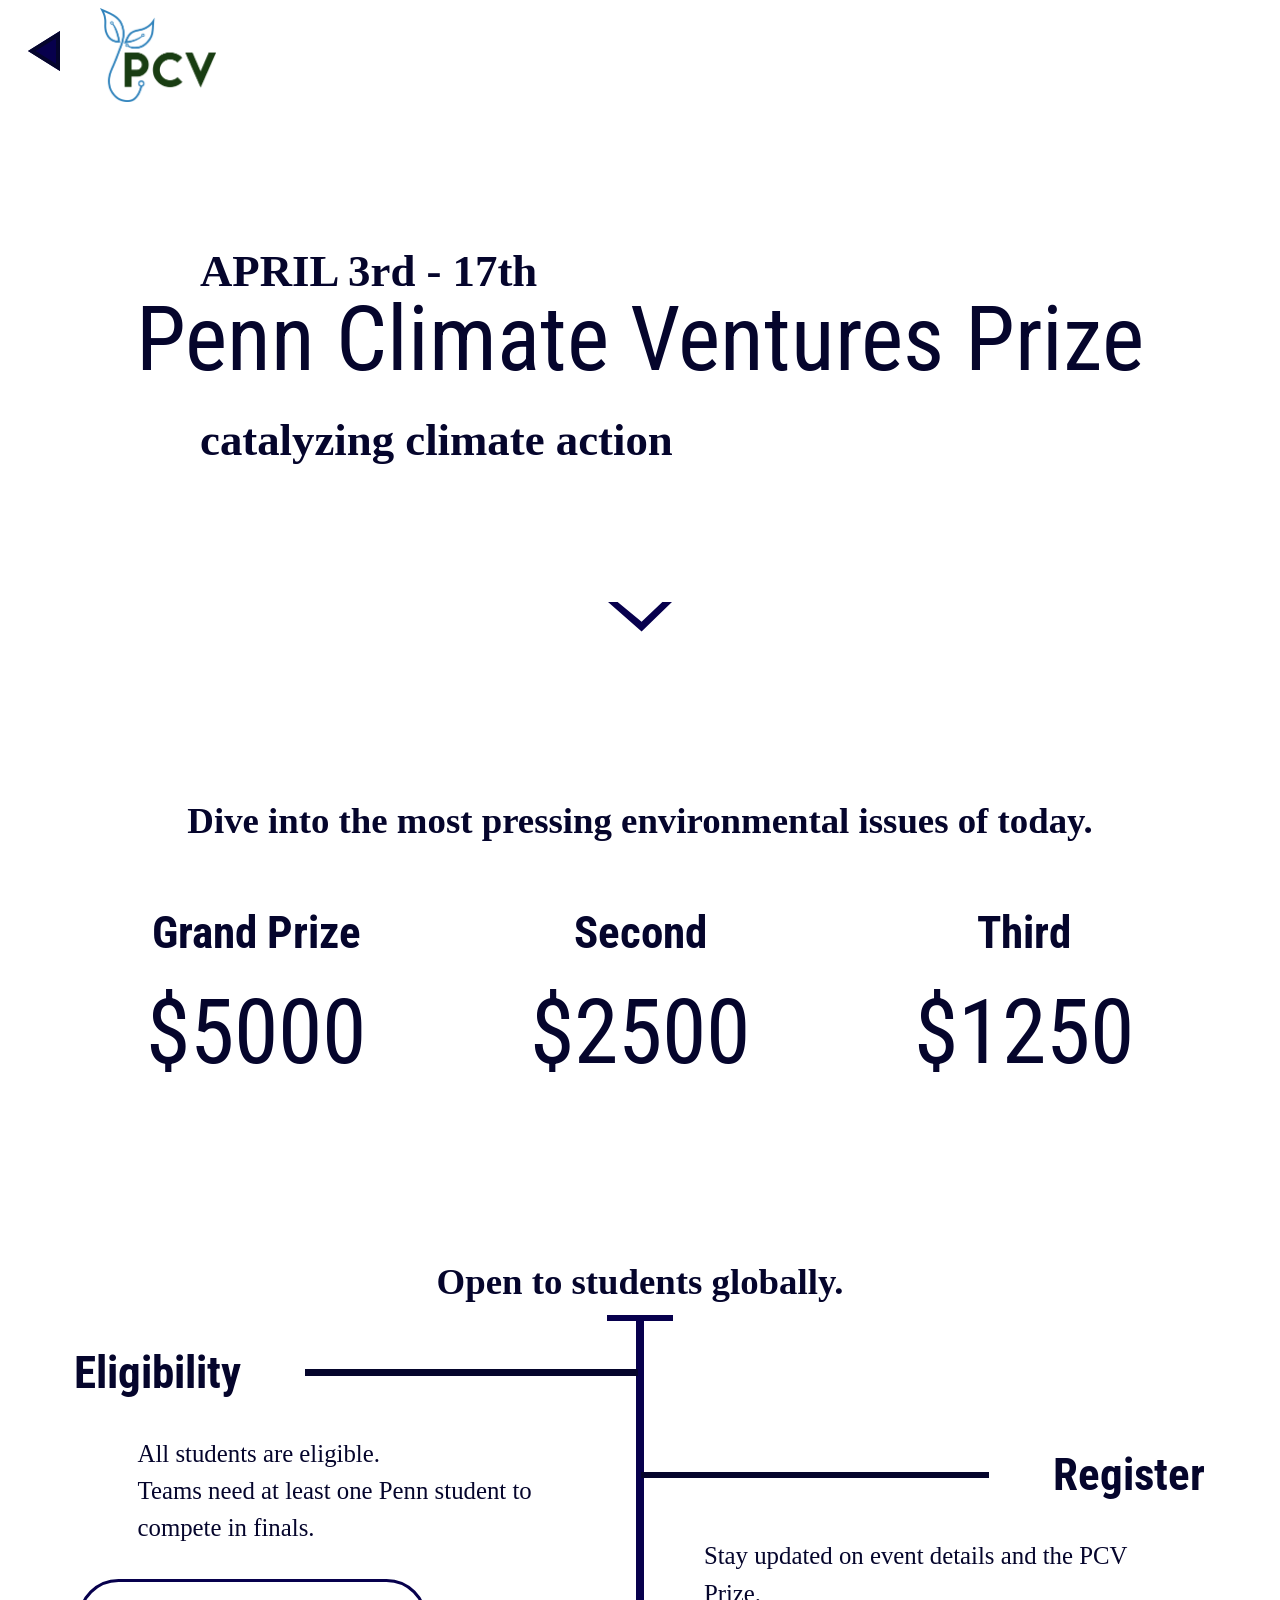
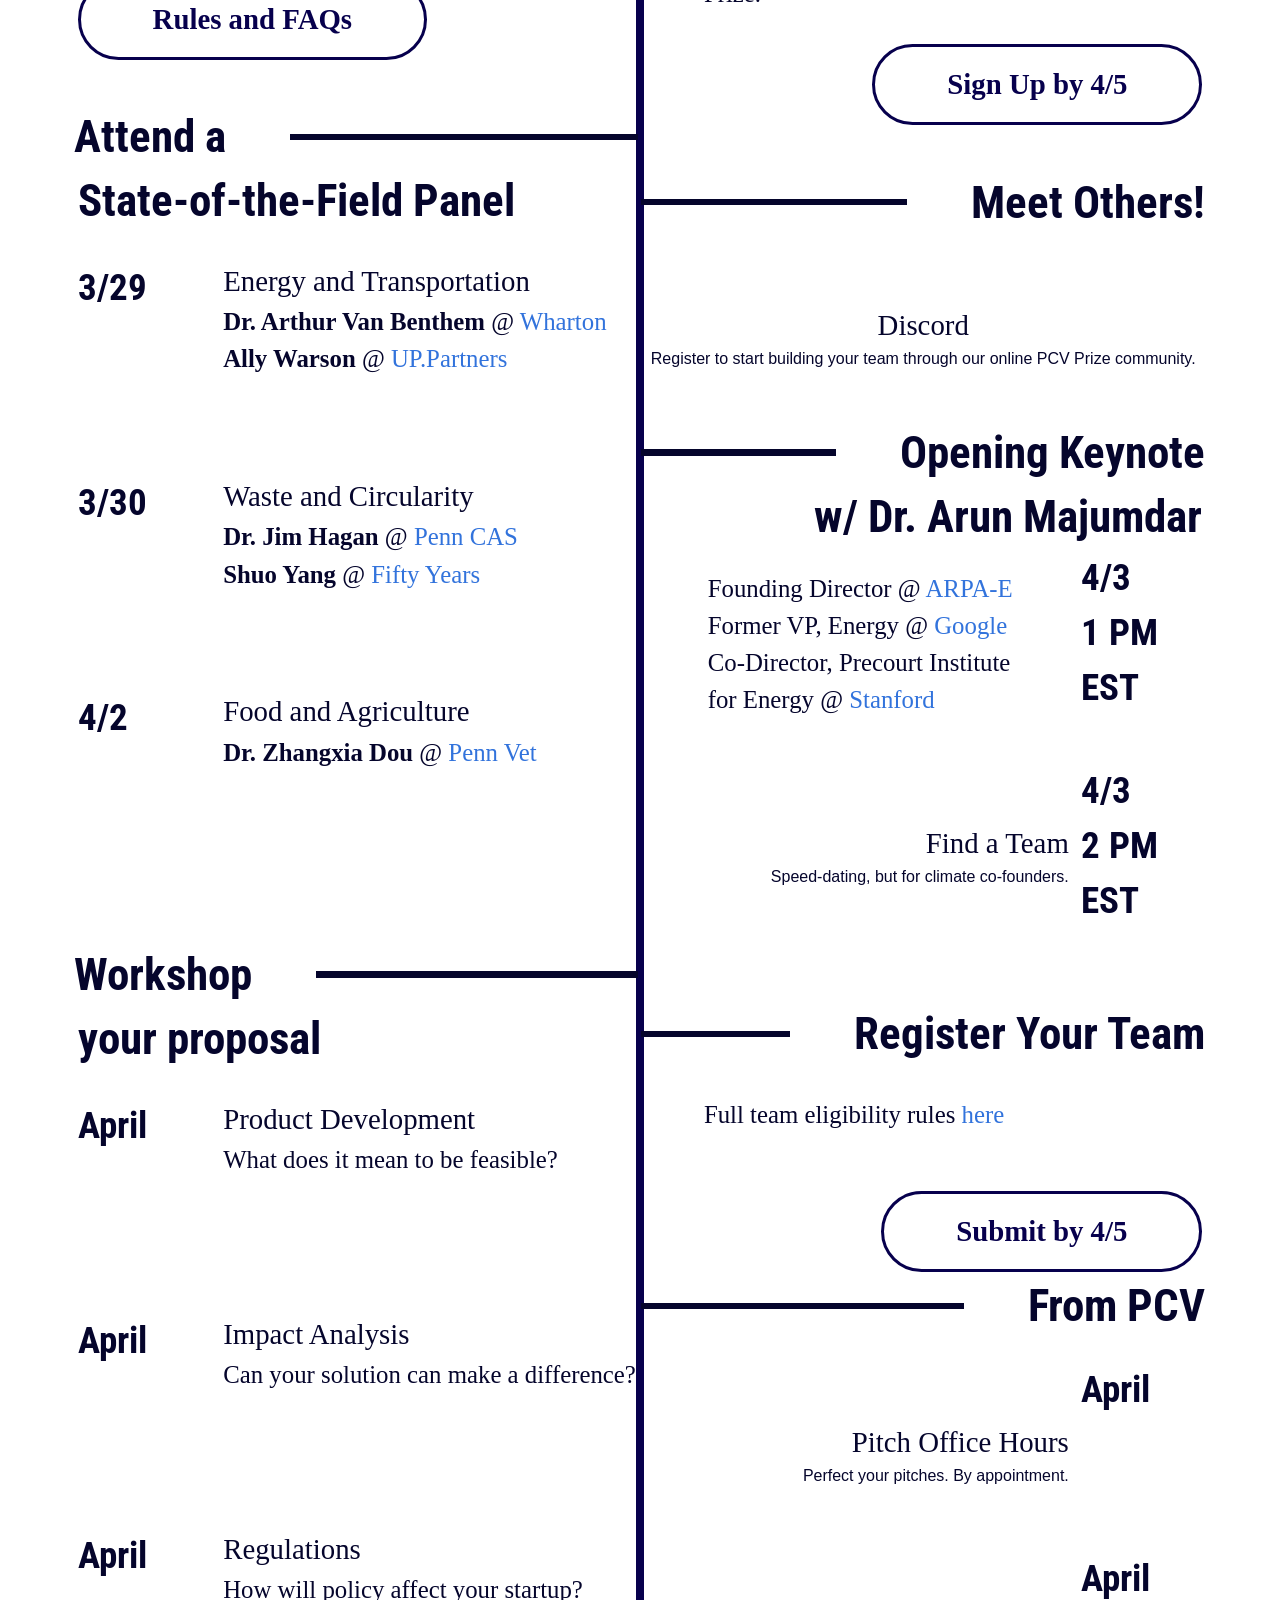
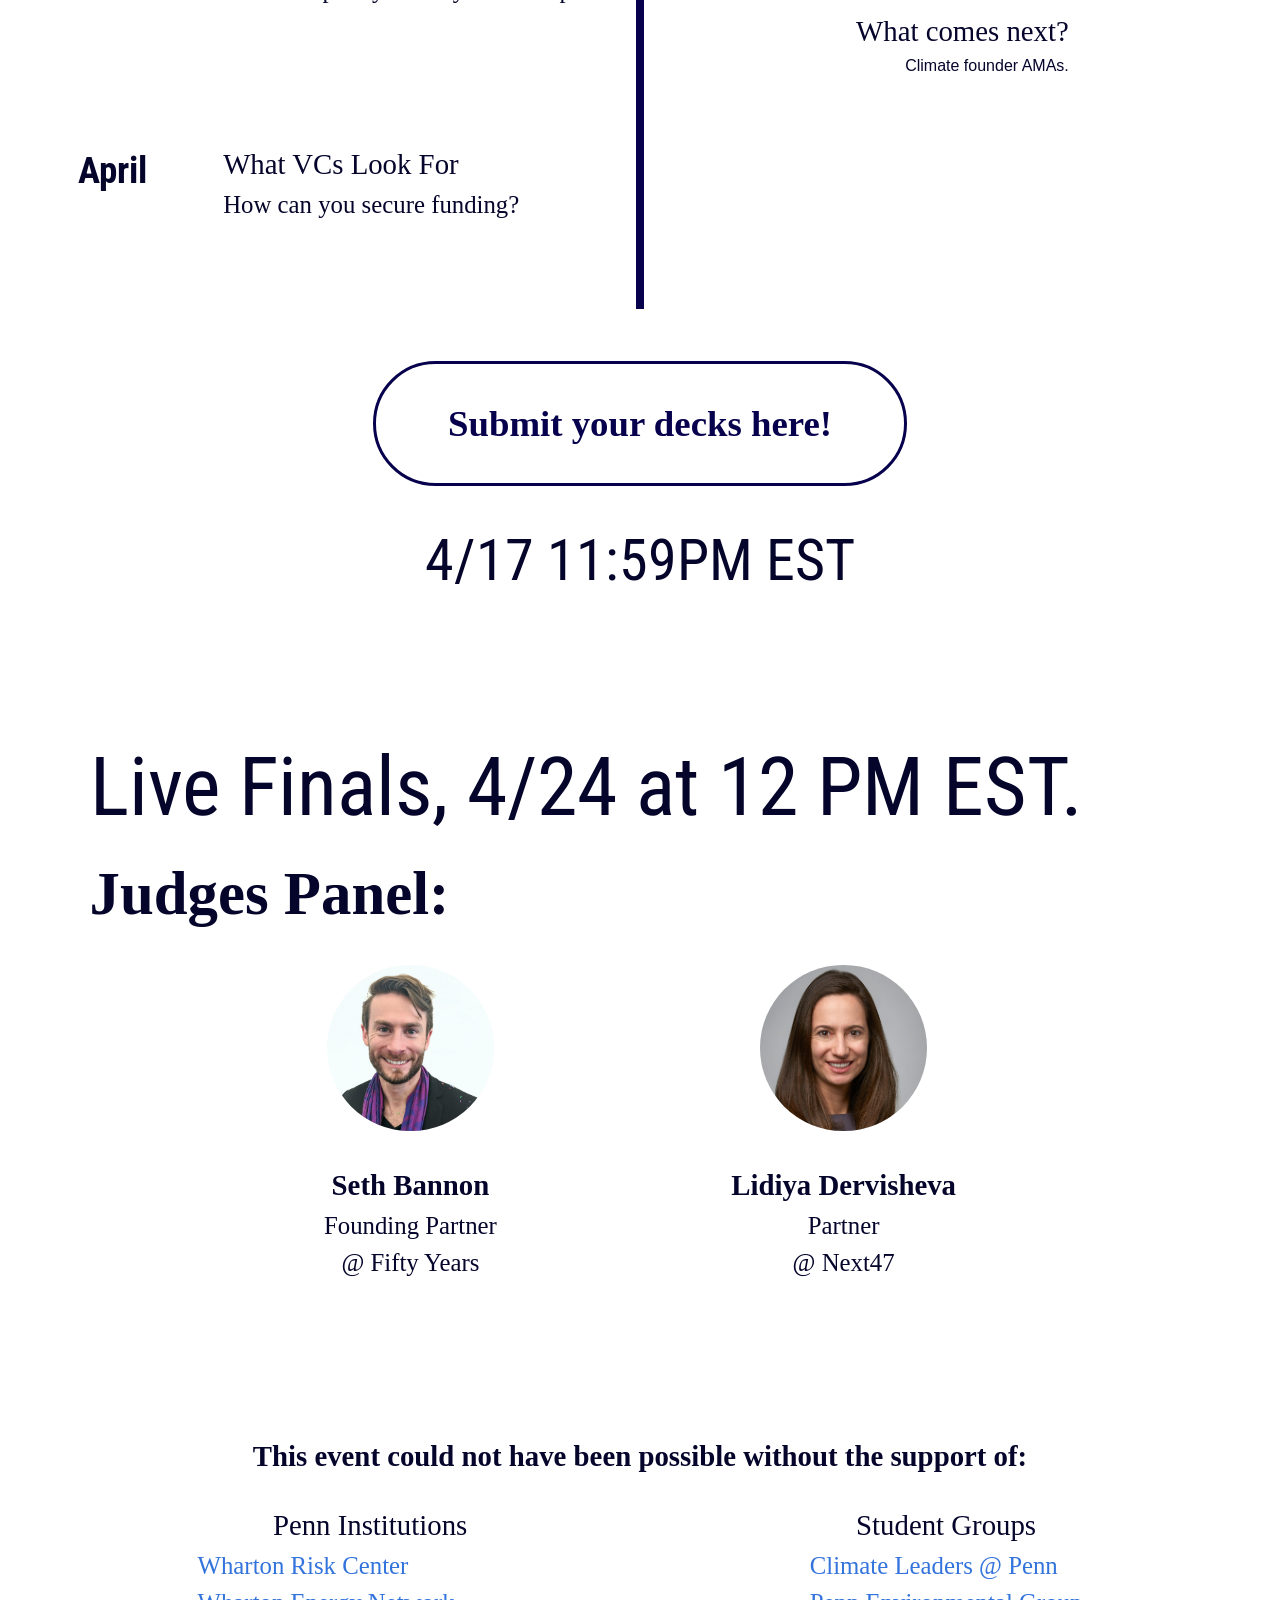
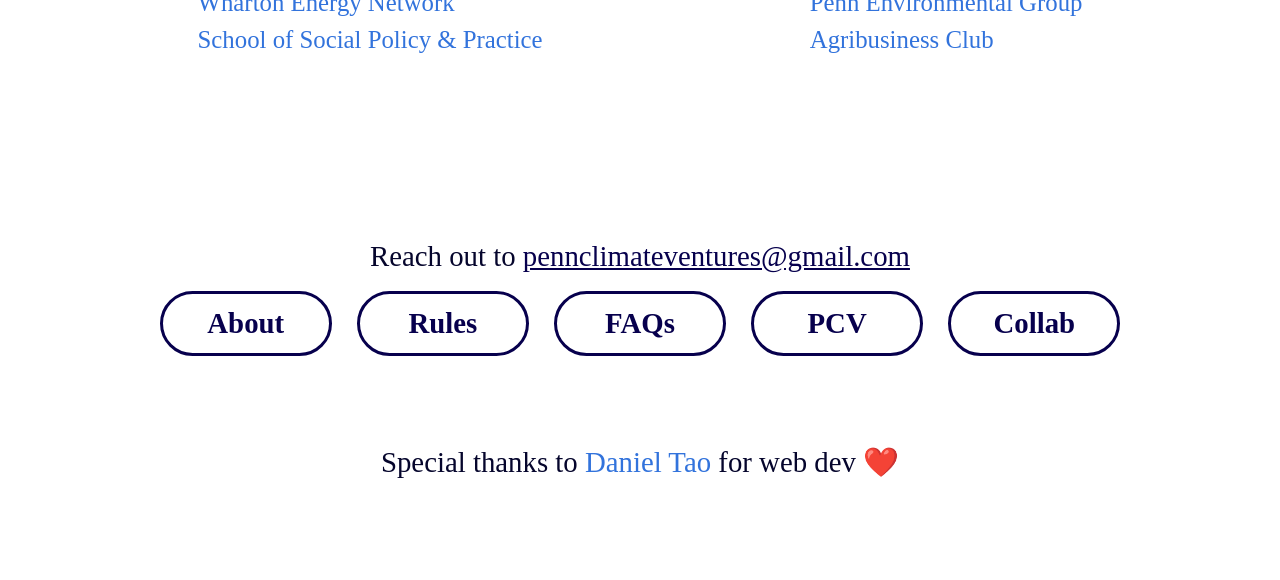
==== index.html @ fb854ce3 "deployed via Gatsby Publish Action 🎩 for 9e7f209a35ff538d331bae1ed6b4041f24330c4e" ====
<!DOCTYPE html><html><head><meta charSet="utf-8"/><meta http-equiv="x-ua-compatible" content="ie=edge"/><meta name="viewport" content="width=device-width, initial-scale=1, shrink-to-fit=no"/><style data-href="/styles.6789b84e683be2125e7c.css" id="gatsby-global-css">@import url(https://fonts.googleapis.com/css2?family=Roboto+Condensed&display=swap);@font-face{font-family:Metropolis;src:url(/static/Metropolis-Medium-f4bca87fd0d19e61c27dc96299c75f8c.otf);font-weight:400;font-style:normal}@font-face{font-family:Metropolis;src:url(/static/Metropolis-Bold-dea4998b081c6c1133a3b5b08ff2218c.otf);font-weight:700;font-style:normal}/*! bulma.io v0.9.2 | MIT License | github.com/jgthms/bulma */.button,.file-cta,.file-name,.input,.pagination-ellipsis,.pagination-link,.pagination-next,.pagination-previous,.select select,.textarea{-moz-appearance:none;-webkit-appearance:none;align-items:center;border:1px solid transparent;border-radius:4px;box-shadow:none;display:inline-flex;font-size:1rem;height:2.5em;justify-content:flex-start;line-height:1.5;padding:calc(.5em - 1px) calc(.75em - 1px);position:relative;vertical-align:top}.button:active,.button:focus,.file-cta:active,.file-cta:focus,.file-name:active,.file-name:focus,.input:active,.input:focus,.is-active.button,.is-active.file-cta,.is-active.file-name,.is-active.input,.is-active.pagination-ellipsis,.is-active.pagination-link,.is-active.pagination-next,.is-active.pagination-previous,.is-active.textarea,.is-focused.button,.is-focused.file-cta,.is-focused.file-name,.is-focused.input,.is-focused.pagination-ellipsis,.is-focused.pagination-link,.is-focused.pagination-next,.is-focused.pagination-previous,.is-focused.textarea,.pagination-ellipsis:active,.pagination-ellipsis:focus,.pagination-link:active,.pagination-link:focus,.pagination-next:active,.pagination-next:focus,.pagination-previous:active,.pagination-previous:focus,.select select.is-active,.select select.is-focused,.select select:active,.select select:focus,.textarea:active,.textarea:focus{outline:none}.select fieldset[disabled] select,.select select[disabled],[disabled].button,[disabled].file-cta,[disabled].file-name,[disabled].input,[disabled].pagination-ellipsis,[disabled].pagination-link,[disabled].pagination-next,[disabled].pagination-previous,[disabled].textarea,fieldset[disabled] .button,fieldset[disabled] .file-cta,fieldset[disabled] .file-name,fieldset[disabled] .input,fieldset[disabled] .pagination-ellipsis,fieldset[disabled] .pagination-link,fieldset[disabled] .pagination-next,fieldset[disabled] .pagination-previous,fieldset[disabled] .select select,fieldset[disabled] .textarea{cursor:not-allowed}.breadcrumb,.button,.file,.is-unselectable,.pagination-ellipsis,.pagination-link,.pagination-next,.pagination-previous,.tabs{-webkit-touch-callout:none;-webkit-user-select:none;-ms-user-select:none;user-select:none}.navbar-link:not(.is-arrowless):after,.select:not(.is-multiple):not(.is-loading):after{border:3px solid transparent;border-radius:2px;border-right:0;border-top:0;content:" ";display:block;height:.625em;margin-top:-.4375em;pointer-events:none;position:absolute;top:50%;transform:rotate(-45deg);transform-origin:center;width:.625em}.block:not(:last-child),.box:not(:last-child),.breadcrumb:not(:last-child),.content:not(:last-child),.highlight:not(:last-child),.level:not(:last-child),.message:not(:last-child),.notification:not(:last-child),.pagination:not(:last-child),.progress:not(:last-child),.subtitle:not(:last-child),.table-container:not(:last-child),.table:not(:last-child),.tabs:not(:last-child),.title:not(:last-child){margin-bottom:1.5rem}.delete,.modal-close{-webkit-touch-callout:none;-webkit-user-select:none;-ms-user-select:none;user-select:none;-moz-appearance:none;-webkit-appearance:none;background-color:rgba(10,10,10,.2);border:none;border-radius:290486px;cursor:pointer;pointer-events:auto;display:inline-block;flex-grow:0;flex-shrink:0;font-size:0;height:20px;max-height:20px;max-width:20px;min-height:20px;min-width:20px;outline:none;position:relative;vertical-align:top;width:20px}.delete:after,.delete:before,.modal-close:after,.modal-close:before{background-color:#fff;content:"";display:block;left:50%;position:absolute;top:50%;transform:translateX(-50%) translateY(-50%) rotate(45deg);transform-origin:center center}.delete:before,.modal-close:before{height:2px;width:50%}.delete:after,.modal-close:after{height:50%;width:2px}.delete:focus,.delete:hover,.modal-close:focus,.modal-close:hover{background-color:rgba(10,10,10,.3)}.delete:active,.modal-close:active{background-color:rgba(10,10,10,.4)}.is-small.delete,.is-small.modal-close{height:16px;max-height:16px;max-width:16px;min-height:16px;min-width:16px;width:16px}.is-medium.delete,.is-medium.modal-close{height:24px;max-height:24px;max-width:24px;min-height:24px;min-width:24px;width:24px}.is-large.delete,.is-large.modal-close{height:32px;max-height:32px;max-width:32px;min-height:32px;min-width:32px;width:32px}.button.is-loading:after,.control.is-loading:after,.loader,.select.is-loading:after{animation:spinAround .5s linear infinite;border-radius:290486px;border-color:transparent transparent #dbdbdb #dbdbdb;border-style:solid;border-width:2px;content:"";display:block;height:1em;position:relative;width:1em}.hero-video,.image.is-1by1 .has-ratio,.image.is-1by1 img,.image.is-1by2 .has-ratio,.image.is-1by2 img,.image.is-1by3 .has-ratio,.image.is-1by3 img,.image.is-2by1 .has-ratio,.image.is-2by1 img,.image.is-2by3 .has-ratio,.image.is-2by3 img,.image.is-3by1 .has-ratio,.image.is-3by1 img,.image.is-3by2 .has-ratio,.image.is-3by2 img,.image.is-3by4 .has-ratio,.image.is-3by4 img,.image.is-3by5 .has-ratio,.image.is-3by5 img,.image.is-4by3 .has-ratio,.image.is-4by3 img,.image.is-4by5 .has-ratio,.image.is-4by5 img,.image.is-5by3 .has-ratio,.image.is-5by3 img,.image.is-5by4 .has-ratio,.image.is-5by4 img,.image.is-9by16 .has-ratio,.image.is-9by16 img,.image.is-16by9 .has-ratio,.image.is-16by9 img,.image.is-square .has-ratio,.image.is-square img,.is-overlay,.modal,.modal-background{bottom:0;left:0;position:absolute;right:0;top:0}/*! minireset.css v0.0.6 | MIT License | github.com/jgthms/minireset.css */blockquote,body,dd,dl,dt,fieldset,figure,h1,h2,h3,h4,h5,h6,hr,html,iframe,legend,li,ol,p,pre,textarea,ul{margin:0;padding:0}h1,h2,h3,h4,h5,h6{font-size:100%;font-weight:400}ul{list-style:none}button,input,select,textarea{margin:0}html{box-sizing:border-box}*,:after,:before{box-sizing:inherit}img,video{height:auto;max-width:100%}iframe{border:0}table{border-collapse:collapse;border-spacing:0}td,th{padding:0}td:not([align]),th:not([align]){text-align:inherit}html{background-color:#fff;font-size:16px;-moz-osx-font-smoothing:grayscale;-webkit-font-smoothing:antialiased;min-width:300px;overflow-x:hidden;overflow-y:scroll;text-rendering:optimizeLegibility;-webkit-text-size-adjust:100%;-moz-text-size-adjust:100%;text-size-adjust:100%}article,aside,figure,footer,header,hgroup,section{display:block}body,button,input,optgroup,select,textarea{font-family:BlinkMacSystemFont,-apple-system,Segoe UI,Roboto,Oxygen,Ubuntu,Cantarell,Fira Sans,Droid Sans,Helvetica Neue,Helvetica,Arial,sans-serif}code,pre{-moz-osx-font-smoothing:auto;-webkit-font-smoothing:auto;font-family:monospace}body{color:#4a4a4a;font-size:1em;font-weight:400;line-height:1.5}a{color:#3273dc;cursor:pointer;text-decoration:none}a strong{color:currentColor}a:hover{color:#363636}code{color:#da1039;font-size:.875em;font-weight:400;padding:.25em .5em}code,hr{background-color:#f5f5f5}hr{border:none;display:block;height:2px;margin:1.5rem 0}img{height:auto;max-width:100%}input[type=checkbox],input[type=radio]{vertical-align:baseline}small{font-size:.875em}span{font-style:inherit;font-weight:inherit}strong{color:#363636;font-weight:700}fieldset{border:none}pre{-webkit-overflow-scrolling:touch;background-color:#f5f5f5;color:#4a4a4a;font-size:.875em;overflow-x:auto;padding:1.25rem 1.5rem;white-space:pre;word-wrap:normal}pre code{background-color:transparent;color:currentColor;font-size:1em;padding:0}table td,table th{vertical-align:top}table td:not([align]),table th:not([align]){text-align:inherit}table th{color:#363636}@keyframes spinAround{0%{transform:rotate(0deg)}to{transform:rotate(359deg)}}.box{background-color:#fff;border-radius:6px;box-shadow:0 .5em 1em -.125em rgba(10,10,10,.1),0 0 0 1px rgba(10,10,10,.02);color:#4a4a4a;display:block;padding:1.25rem}a.box:focus,a.box:hover{box-shadow:0 .5em 1em -.125em rgba(10,10,10,.1),0 0 0 1px #3273dc}a.box:active{box-shadow:inset 0 1px 2px rgba(10,10,10,.2),0 0 0 1px #3273dc}.button{background-color:#fff;border-color:#dbdbdb;border-width:1px;color:#363636;cursor:pointer;justify-content:center;padding:calc(.5em - 1px) 1em;text-align:center;white-space:nowrap}.button strong{color:inherit}.button .icon,.button .icon.is-large,.button .icon.is-medium,.button .icon.is-small{height:1.5em;width:1.5em}.button .icon:first-child:not(:last-child){margin-left:calc(-.5em - 1px);margin-right:.25em}.button .icon:last-child:not(:first-child){margin-left:.25em;margin-right:calc(-.5em - 1px)}.button .icon:first-child:last-child{margin-left:calc(-.5em - 1px);margin-right:calc(-.5em - 1px)}.button.is-hovered,.button:hover{border-color:#b5b5b5;color:#363636}.button.is-focused,.button:focus{border-color:#3273dc;color:#363636}.button.is-focused:not(:active),.button:focus:not(:active){box-shadow:0 0 0 .125em rgba(50,115,220,.25)}.button.is-active,.button:active{border-color:#4a4a4a;color:#363636}.button.is-text{background-color:transparent;border-color:transparent;color:#4a4a4a;text-decoration:underline}.button.is-text.is-focused,.button.is-text.is-hovered,.button.is-text:focus,.button.is-text:hover{background-color:#f5f5f5;color:#363636}.button.is-text.is-active,.button.is-text:active{background-color:#e8e8e8;color:#363636}.button.is-text[disabled],fieldset[disabled] .button.is-text{background-color:transparent;border-color:transparent;box-shadow:none}.button.is-ghost{background:none;border-color:transparent;color:#3273dc;text-decoration:none}.button.is-ghost.is-hovered,.button.is-ghost:hover{color:#3273dc;text-decoration:underline}.button.is-white{background-color:#fff;border-color:transparent;color:#0a0a0a}.button.is-white.is-hovered,.button.is-white:hover{background-color:#f9f9f9;border-color:transparent;color:#0a0a0a}.button.is-white.is-focused,.button.is-white:focus{border-color:transparent;color:#0a0a0a}.button.is-white.is-focused:not(:active),.button.is-white:focus:not(:active){box-shadow:0 0 0 .125em hsla(0,0%,100%,.25)}.button.is-white.is-active,.button.is-white:active{background-color:#f2f2f2;border-color:transparent;color:#0a0a0a}.button.is-white[disabled],fieldset[disabled] .button.is-white{background-color:#fff;border-color:transparent;box-shadow:none}.button.is-white.is-inverted{background-color:#0a0a0a;color:#fff}.button.is-white.is-inverted.is-hovered,.button.is-white.is-inverted:hover{background-color:#000}.button.is-white.is-inverted[disabled],fieldset[disabled] .button.is-white.is-inverted{background-color:#0a0a0a;border-color:transparent;box-shadow:none;color:#fff}.button.is-white.is-loading:after{border-color:transparent transparent #0a0a0a #0a0a0a!important}.button.is-white.is-outlined{background-color:transparent;border-color:#fff;color:#fff}.button.is-white.is-outlined.is-focused,.button.is-white.is-outlined.is-hovered,.button.is-white.is-outlined:focus,.button.is-white.is-outlined:hover{background-color:#fff;border-color:#fff;color:#0a0a0a}.button.is-white.is-outlined.is-loading:after{border-color:transparent transparent #fff #fff!important}.button.is-white.is-outlined.is-loading.is-focused:after,.button.is-white.is-outlined.is-loading.is-hovered:after,.button.is-white.is-outlined.is-loading:focus:after,.button.is-white.is-outlined.is-loading:hover:after{border-color:transparent transparent #0a0a0a #0a0a0a!important}.button.is-white.is-outlined[disabled],fieldset[disabled] .button.is-white.is-outlined{background-color:transparent;border-color:#fff;box-shadow:none;color:#fff}.button.is-white.is-inverted.is-outlined{background-color:transparent;border-color:#0a0a0a;color:#0a0a0a}.button.is-white.is-inverted.is-outlined.is-focused,.button.is-white.is-inverted.is-outlined.is-hovered,.button.is-white.is-inverted.is-outlined:focus,.button.is-white.is-inverted.is-outlined:hover{background-color:#0a0a0a;color:#fff}.button.is-white.is-inverted.is-outlined.is-loading.is-focused:after,.button.is-white.is-inverted.is-outlined.is-loading.is-hovered:after,.button.is-white.is-inverted.is-outlined.is-loading:focus:after,.button.is-white.is-inverted.is-outlined.is-loading:hover:after{border-color:transparent transparent #fff #fff!important}.button.is-white.is-inverted.is-outlined[disabled],fieldset[disabled] .button.is-white.is-inverted.is-outlined{background-color:transparent;border-color:#0a0a0a;box-shadow:none;color:#0a0a0a}.button.is-black{background-color:#0a0a0a;border-color:transparent;color:#fff}.button.is-black.is-hovered,.button.is-black:hover{background-color:#040404;border-color:transparent;color:#fff}.button.is-black.is-focused,.button.is-black:focus{border-color:transparent;color:#fff}.button.is-black.is-focused:not(:active),.button.is-black:focus:not(:active){box-shadow:0 0 0 .125em rgba(10,10,10,.25)}.button.is-black.is-active,.button.is-black:active{background-color:#000;border-color:transparent;color:#fff}.button.is-black[disabled],fieldset[disabled] .button.is-black{background-color:#0a0a0a;border-color:transparent;box-shadow:none}.button.is-black.is-inverted{background-color:#fff;color:#0a0a0a}.button.is-black.is-inverted.is-hovered,.button.is-black.is-inverted:hover{background-color:#f2f2f2}.button.is-black.is-inverted[disabled],fieldset[disabled] .button.is-black.is-inverted{background-color:#fff;border-color:transparent;box-shadow:none;color:#0a0a0a}.button.is-black.is-loading:after{border-color:transparent transparent #fff #fff!important}.button.is-black.is-outlined{background-color:transparent;border-color:#0a0a0a;color:#0a0a0a}.button.is-black.is-outlined.is-focused,.button.is-black.is-outlined.is-hovered,.button.is-black.is-outlined:focus,.button.is-black.is-outlined:hover{background-color:#0a0a0a;border-color:#0a0a0a;color:#fff}.button.is-black.is-outlined.is-loading:after{border-color:transparent transparent #0a0a0a #0a0a0a!important}.button.is-black.is-outlined.is-loading.is-focused:after,.button.is-black.is-outlined.is-loading.is-hovered:after,.button.is-black.is-outlined.is-loading:focus:after,.button.is-black.is-outlined.is-loading:hover:after{border-color:transparent transparent #fff #fff!important}.button.is-black.is-outlined[disabled],fieldset[disabled] .button.is-black.is-outlined{background-color:transparent;border-color:#0a0a0a;box-shadow:none;color:#0a0a0a}.button.is-black.is-inverted.is-outlined{background-color:transparent;border-color:#fff;color:#fff}.button.is-black.is-inverted.is-outlined.is-focused,.button.is-black.is-inverted.is-outlined.is-hovered,.button.is-black.is-inverted.is-outlined:focus,.button.is-black.is-inverted.is-outlined:hover{background-color:#fff;color:#0a0a0a}.button.is-black.is-inverted.is-outlined.is-loading.is-focused:after,.button.is-black.is-inverted.is-outlined.is-loading.is-hovered:after,.button.is-black.is-inverted.is-outlined.is-loading:focus:after,.button.is-black.is-inverted.is-outlined.is-loading:hover:after{border-color:transparent transparent #0a0a0a #0a0a0a!important}.button.is-black.is-inverted.is-outlined[disabled],fieldset[disabled] .button.is-black.is-inverted.is-outlined{background-color:transparent;border-color:#fff;box-shadow:none;color:#fff}.button.is-light{background-color:#f5f5f5;border-color:transparent;color:rgba(0,0,0,.7)}.button.is-light.is-hovered,.button.is-light:hover{background-color:#eee;border-color:transparent;color:rgba(0,0,0,.7)}.button.is-light.is-focused,.button.is-light:focus{border-color:transparent;color:rgba(0,0,0,.7)}.button.is-light.is-focused:not(:active),.button.is-light:focus:not(:active){box-shadow:0 0 0 .125em hsla(0,0%,96.1%,.25)}.button.is-light.is-active,.button.is-light:active{background-color:#e8e8e8;border-color:transparent;color:rgba(0,0,0,.7)}.button.is-light[disabled],fieldset[disabled] .button.is-light{background-color:#f5f5f5;border-color:transparent;box-shadow:none}.button.is-light.is-inverted{color:#f5f5f5}.button.is-light.is-inverted,.button.is-light.is-inverted.is-hovered,.button.is-light.is-inverted:hover{background-color:rgba(0,0,0,.7)}.button.is-light.is-inverted[disabled],fieldset[disabled] .button.is-light.is-inverted{background-color:rgba(0,0,0,.7);border-color:transparent;box-shadow:none;color:#f5f5f5}.button.is-light.is-loading:after{border-color:transparent transparent rgba(0,0,0,.7) rgba(0,0,0,.7)!important}.button.is-light.is-outlined{background-color:transparent;border-color:#f5f5f5;color:#f5f5f5}.button.is-light.is-outlined.is-focused,.button.is-light.is-outlined.is-hovered,.button.is-light.is-outlined:focus,.button.is-light.is-outlined:hover{background-color:#f5f5f5;border-color:#f5f5f5;color:rgba(0,0,0,.7)}.button.is-light.is-outlined.is-loading:after{border-color:transparent transparent #f5f5f5 #f5f5f5!important}.button.is-light.is-outlined.is-loading.is-focused:after,.button.is-light.is-outlined.is-loading.is-hovered:after,.button.is-light.is-outlined.is-loading:focus:after,.button.is-light.is-outlined.is-loading:hover:after{border-color:transparent transparent rgba(0,0,0,.7) rgba(0,0,0,.7)!important}.button.is-light.is-outlined[disabled],fieldset[disabled] .button.is-light.is-outlined{background-color:transparent;border-color:#f5f5f5;box-shadow:none;color:#f5f5f5}.button.is-light.is-inverted.is-outlined{background-color:transparent;border-color:rgba(0,0,0,.7);color:rgba(0,0,0,.7)}.button.is-light.is-inverted.is-outlined.is-focused,.button.is-light.is-inverted.is-outlined.is-hovered,.button.is-light.is-inverted.is-outlined:focus,.button.is-light.is-inverted.is-outlined:hover{background-color:rgba(0,0,0,.7);color:#f5f5f5}.button.is-light.is-inverted.is-outlined.is-loading.is-focused:after,.button.is-light.is-inverted.is-outlined.is-loading.is-hovered:after,.button.is-light.is-inverted.is-outlined.is-loading:focus:after,.button.is-light.is-inverted.is-outlined.is-loading:hover:after{border-color:transparent transparent #f5f5f5 #f5f5f5!important}.button.is-light.is-inverted.is-outlined[disabled],fieldset[disabled] .button.is-light.is-inverted.is-outlined{background-color:transparent;border-color:rgba(0,0,0,.7);box-shadow:none;color:rgba(0,0,0,.7)}.button.is-dark{background-color:#363636;border-color:transparent;color:#fff}.button.is-dark.is-hovered,.button.is-dark:hover{background-color:#2f2f2f;border-color:transparent;color:#fff}.button.is-dark.is-focused,.button.is-dark:focus{border-color:transparent;color:#fff}.button.is-dark.is-focused:not(:active),.button.is-dark:focus:not(:active){box-shadow:0 0 0 .125em rgba(54,54,54,.25)}.button.is-dark.is-active,.button.is-dark:active{background-color:#292929;border-color:transparent;color:#fff}.button.is-dark[disabled],fieldset[disabled] .button.is-dark{background-color:#363636;border-color:transparent;box-shadow:none}.button.is-dark.is-inverted{background-color:#fff;color:#363636}.button.is-dark.is-inverted.is-hovered,.button.is-dark.is-inverted:hover{background-color:#f2f2f2}.button.is-dark.is-inverted[disabled],fieldset[disabled] .button.is-dark.is-inverted{background-color:#fff;border-color:transparent;box-shadow:none;color:#363636}.button.is-dark.is-loading:after{border-color:transparent transparent #fff #fff!important}.button.is-dark.is-outlined{background-color:transparent;border-color:#363636;color:#363636}.button.is-dark.is-outlined.is-focused,.button.is-dark.is-outlined.is-hovered,.button.is-dark.is-outlined:focus,.button.is-dark.is-outlined:hover{background-color:#363636;border-color:#363636;color:#fff}.button.is-dark.is-outlined.is-loading:after{border-color:transparent transparent #363636 #363636!important}.button.is-dark.is-outlined.is-loading.is-focused:after,.button.is-dark.is-outlined.is-loading.is-hovered:after,.button.is-dark.is-outlined.is-loading:focus:after,.button.is-dark.is-outlined.is-loading:hover:after{border-color:transparent transparent #fff #fff!important}.button.is-dark.is-outlined[disabled],fieldset[disabled] .button.is-dark.is-outlined{background-color:transparent;border-color:#363636;box-shadow:none;color:#363636}.button.is-dark.is-inverted.is-outlined{background-color:transparent;border-color:#fff;color:#fff}.button.is-dark.is-inverted.is-outlined.is-focused,.button.is-dark.is-inverted.is-outlined.is-hovered,.button.is-dark.is-inverted.is-outlined:focus,.button.is-dark.is-inverted.is-outlined:hover{background-color:#fff;color:#363636}.button.is-dark.is-inverted.is-outlined.is-loading.is-focused:after,.button.is-dark.is-inverted.is-outlined.is-loading.is-hovered:after,.button.is-dark.is-inverted.is-outlined.is-loading:focus:after,.button.is-dark.is-inverted.is-outlined.is-loading:hover:after{border-color:transparent transparent #363636 #363636!important}.button.is-dark.is-inverted.is-outlined[disabled],fieldset[disabled] .button.is-dark.is-inverted.is-outlined{background-color:transparent;border-color:#fff;box-shadow:none;color:#fff}.button.is-primary{background-color:#00d1b2;border-color:transparent;color:#fff}.button.is-primary.is-hovered,.button.is-primary:hover{background-color:#00c4a7;border-color:transparent;color:#fff}.button.is-primary.is-focused,.button.is-primary:focus{border-color:transparent;color:#fff}.button.is-primary.is-focused:not(:active),.button.is-primary:focus:not(:active){box-shadow:0 0 0 .125em rgba(0,209,178,.25)}.button.is-primary.is-active,.button.is-primary:active{background-color:#00b89c;border-color:transparent;color:#fff}.button.is-primary[disabled],fieldset[disabled] .button.is-primary{background-color:#00d1b2;border-color:transparent;box-shadow:none}.button.is-primary.is-inverted{background-color:#fff;color:#00d1b2}.button.is-primary.is-inverted.is-hovered,.button.is-primary.is-inverted:hover{background-color:#f2f2f2}.button.is-primary.is-inverted[disabled],fieldset[disabled] .button.is-primary.is-inverted{background-color:#fff;border-color:transparent;box-shadow:none;color:#00d1b2}.button.is-primary.is-loading:after{border-color:transparent transparent #fff #fff!important}.button.is-primary.is-outlined{background-color:transparent;border-color:#00d1b2;color:#00d1b2}.button.is-primary.is-outlined.is-focused,.button.is-primary.is-outlined.is-hovered,.button.is-primary.is-outlined:focus,.button.is-primary.is-outlined:hover{background-color:#00d1b2;border-color:#00d1b2;color:#fff}.button.is-primary.is-outlined.is-loading:after{border-color:transparent transparent #00d1b2 #00d1b2!important}.button.is-primary.is-outlined.is-loading.is-focused:after,.button.is-primary.is-outlined.is-loading.is-hovered:after,.button.is-primary.is-outlined.is-loading:focus:after,.button.is-primary.is-outlined.is-loading:hover:after{border-color:transparent transparent #fff #fff!important}.button.is-primary.is-outlined[disabled],fieldset[disabled] .button.is-primary.is-outlined{background-color:transparent;border-color:#00d1b2;box-shadow:none;color:#00d1b2}.button.is-primary.is-inverted.is-outlined{background-color:transparent;border-color:#fff;color:#fff}.button.is-primary.is-inverted.is-outlined.is-focused,.button.is-primary.is-inverted.is-outlined.is-hovered,.button.is-primary.is-inverted.is-outlined:focus,.button.is-primary.is-inverted.is-outlined:hover{background-color:#fff;color:#00d1b2}.button.is-primary.is-inverted.is-outlined.is-loading.is-focused:after,.button.is-primary.is-inverted.is-outlined.is-loading.is-hovered:after,.button.is-primary.is-inverted.is-outlined.is-loading:focus:after,.button.is-primary.is-inverted.is-outlined.is-loading:hover:after{border-color:transparent transparent #00d1b2 #00d1b2!important}.button.is-primary.is-inverted.is-outlined[disabled],fieldset[disabled] .button.is-primary.is-inverted.is-outlined{background-color:transparent;border-color:#fff;box-shadow:none;color:#fff}.button.is-primary.is-light{background-color:#ebfffc;color:#00947e}.button.is-primary.is-light.is-hovered,.button.is-primary.is-light:hover{background-color:#defffa;border-color:transparent;color:#00947e}.button.is-primary.is-light.is-active,.button.is-primary.is-light:active{background-color:#d1fff8;border-color:transparent;color:#00947e}.button.is-link{background-color:#3273dc;border-color:transparent;color:#fff}.button.is-link.is-hovered,.button.is-link:hover{background-color:#276cda;border-color:transparent;color:#fff}.button.is-link.is-focused,.button.is-link:focus{border-color:transparent;color:#fff}.button.is-link.is-focused:not(:active),.button.is-link:focus:not(:active){box-shadow:0 0 0 .125em rgba(50,115,220,.25)}.button.is-link.is-active,.button.is-link:active{background-color:#2366d1;border-color:transparent;color:#fff}.button.is-link[disabled],fieldset[disabled] .button.is-link{background-color:#3273dc;border-color:transparent;box-shadow:none}.button.is-link.is-inverted{background-color:#fff;color:#3273dc}.button.is-link.is-inverted.is-hovered,.button.is-link.is-inverted:hover{background-color:#f2f2f2}.button.is-link.is-inverted[disabled],fieldset[disabled] .button.is-link.is-inverted{background-color:#fff;border-color:transparent;box-shadow:none;color:#3273dc}.button.is-link.is-loading:after{border-color:transparent transparent #fff #fff!important}.button.is-link.is-outlined{background-color:transparent;border-color:#3273dc;color:#3273dc}.button.is-link.is-outlined.is-focused,.button.is-link.is-outlined.is-hovered,.button.is-link.is-outlined:focus,.button.is-link.is-outlined:hover{background-color:#3273dc;border-color:#3273dc;color:#fff}.button.is-link.is-outlined.is-loading:after{border-color:transparent transparent #3273dc #3273dc!important}.button.is-link.is-outlined.is-loading.is-focused:after,.button.is-link.is-outlined.is-loading.is-hovered:after,.button.is-link.is-outlined.is-loading:focus:after,.button.is-link.is-outlined.is-loading:hover:after{border-color:transparent transparent #fff #fff!important}.button.is-link.is-outlined[disabled],fieldset[disabled] .button.is-link.is-outlined{background-color:transparent;border-color:#3273dc;box-shadow:none;color:#3273dc}.button.is-link.is-inverted.is-outlined{background-color:transparent;border-color:#fff;color:#fff}.button.is-link.is-inverted.is-outlined.is-focused,.button.is-link.is-inverted.is-outlined.is-hovered,.button.is-link.is-inverted.is-outlined:focus,.button.is-link.is-inverted.is-outlined:hover{background-color:#fff;color:#3273dc}.button.is-link.is-inverted.is-outlined.is-loading.is-focused:after,.button.is-link.is-inverted.is-outlined.is-loading.is-hovered:after,.button.is-link.is-inverted.is-outlined.is-loading:focus:after,.button.is-link.is-inverted.is-outlined.is-loading:hover:after{border-color:transparent transparent #3273dc #3273dc!important}.button.is-link.is-inverted.is-outlined[disabled],fieldset[disabled] .button.is-link.is-inverted.is-outlined{background-color:transparent;border-color:#fff;box-shadow:none;color:#fff}.button.is-link.is-light{background-color:#eef3fc;color:#2160c4}.button.is-link.is-light.is-hovered,.button.is-link.is-light:hover{background-color:#e3ecfa;border-color:transparent;color:#2160c4}.button.is-link.is-light.is-active,.button.is-link.is-light:active{background-color:#d8e4f8;border-color:transparent;color:#2160c4}.button.is-info{background-color:#3298dc;border-color:transparent;color:#fff}.button.is-info.is-hovered,.button.is-info:hover{background-color:#2793da;border-color:transparent;color:#fff}.button.is-info.is-focused,.button.is-info:focus{border-color:transparent;color:#fff}.button.is-info.is-focused:not(:active),.button.is-info:focus:not(:active){box-shadow:0 0 0 .125em rgba(50,152,220,.25)}.button.is-info.is-active,.button.is-info:active{background-color:#238cd1;border-color:transparent;color:#fff}.button.is-info[disabled],fieldset[disabled] .button.is-info{background-color:#3298dc;border-color:transparent;box-shadow:none}.button.is-info.is-inverted{background-color:#fff;color:#3298dc}.button.is-info.is-inverted.is-hovered,.button.is-info.is-inverted:hover{background-color:#f2f2f2}.button.is-info.is-inverted[disabled],fieldset[disabled] .button.is-info.is-inverted{background-color:#fff;border-color:transparent;box-shadow:none;color:#3298dc}.button.is-info.is-loading:after{border-color:transparent transparent #fff #fff!important}.button.is-info.is-outlined{background-color:transparent;border-color:#3298dc;color:#3298dc}.button.is-info.is-outlined.is-focused,.button.is-info.is-outlined.is-hovered,.button.is-info.is-outlined:focus,.button.is-info.is-outlined:hover{background-color:#3298dc;border-color:#3298dc;color:#fff}.button.is-info.is-outlined.is-loading:after{border-color:transparent transparent #3298dc #3298dc!important}.button.is-info.is-outlined.is-loading.is-focused:after,.button.is-info.is-outlined.is-loading.is-hovered:after,.button.is-info.is-outlined.is-loading:focus:after,.button.is-info.is-outlined.is-loading:hover:after{border-color:transparent transparent #fff #fff!important}.button.is-info.is-outlined[disabled],fieldset[disabled] .button.is-info.is-outlined{background-color:transparent;border-color:#3298dc;box-shadow:none;color:#3298dc}.button.is-info.is-inverted.is-outlined{background-color:transparent;border-color:#fff;color:#fff}.button.is-info.is-inverted.is-outlined.is-focused,.button.is-info.is-inverted.is-outlined.is-hovered,.button.is-info.is-inverted.is-outlined:focus,.button.is-info.is-inverted.is-outlined:hover{background-color:#fff;color:#3298dc}.button.is-info.is-inverted.is-outlined.is-loading.is-focused:after,.button.is-info.is-inverted.is-outlined.is-loading.is-hovered:after,.button.is-info.is-inverted.is-outlined.is-loading:focus:after,.button.is-info.is-inverted.is-outlined.is-loading:hover:after{border-color:transparent transparent #3298dc #3298dc!important}.button.is-info.is-inverted.is-outlined[disabled],fieldset[disabled] .button.is-info.is-inverted.is-outlined{background-color:transparent;border-color:#fff;box-shadow:none;color:#fff}.button.is-info.is-light{background-color:#eef6fc;color:#1d72aa}.button.is-info.is-light.is-hovered,.button.is-info.is-light:hover{background-color:#e3f1fa;border-color:transparent;color:#1d72aa}.button.is-info.is-light.is-active,.button.is-info.is-light:active{background-color:#d8ebf8;border-color:transparent;color:#1d72aa}.button.is-success{background-color:#48c774;border-color:transparent;color:#fff}.button.is-success.is-hovered,.button.is-success:hover{background-color:#3ec46d;border-color:transparent;color:#fff}.button.is-success.is-focused,.button.is-success:focus{border-color:transparent;color:#fff}.button.is-success.is-focused:not(:active),.button.is-success:focus:not(:active){box-shadow:0 0 0 .125em rgba(72,199,116,.25)}.button.is-success.is-active,.button.is-success:active{background-color:#3abb67;border-color:transparent;color:#fff}.button.is-success[disabled],fieldset[disabled] .button.is-success{background-color:#48c774;border-color:transparent;box-shadow:none}.button.is-success.is-inverted{background-color:#fff;color:#48c774}.button.is-success.is-inverted.is-hovered,.button.is-success.is-inverted:hover{background-color:#f2f2f2}.button.is-success.is-inverted[disabled],fieldset[disabled] .button.is-success.is-inverted{background-color:#fff;border-color:transparent;box-shadow:none;color:#48c774}.button.is-success.is-loading:after{border-color:transparent transparent #fff #fff!important}.button.is-success.is-outlined{background-color:transparent;border-color:#48c774;color:#48c774}.button.is-success.is-outlined.is-focused,.button.is-success.is-outlined.is-hovered,.button.is-success.is-outlined:focus,.button.is-success.is-outlined:hover{background-color:#48c774;border-color:#48c774;color:#fff}.button.is-success.is-outlined.is-loading:after{border-color:transparent transparent #48c774 #48c774!important}.button.is-success.is-outlined.is-loading.is-focused:after,.button.is-success.is-outlined.is-loading.is-hovered:after,.button.is-success.is-outlined.is-loading:focus:after,.button.is-success.is-outlined.is-loading:hover:after{border-color:transparent transparent #fff #fff!important}.button.is-success.is-outlined[disabled],fieldset[disabled] .button.is-success.is-outlined{background-color:transparent;border-color:#48c774;box-shadow:none;color:#48c774}.button.is-success.is-inverted.is-outlined{background-color:transparent;border-color:#fff;color:#fff}.button.is-success.is-inverted.is-outlined.is-focused,.button.is-success.is-inverted.is-outlined.is-hovered,.button.is-success.is-inverted.is-outlined:focus,.button.is-success.is-inverted.is-outlined:hover{background-color:#fff;color:#48c774}.button.is-success.is-inverted.is-outlined.is-loading.is-focused:after,.button.is-success.is-inverted.is-outlined.is-loading.is-hovered:after,.button.is-success.is-inverted.is-outlined.is-loading:focus:after,.button.is-success.is-inverted.is-outlined.is-loading:hover:after{border-color:transparent transparent #48c774 #48c774!important}.button.is-success.is-inverted.is-outlined[disabled],fieldset[disabled] .button.is-success.is-inverted.is-outlined{background-color:transparent;border-color:#fff;box-shadow:none;color:#fff}.button.is-success.is-light{background-color:#effaf3;color:#257942}.button.is-success.is-light.is-hovered,.button.is-success.is-light:hover{background-color:#e6f7ec;border-color:transparent;color:#257942}.button.is-success.is-light.is-active,.button.is-success.is-light:active{background-color:#dcf4e4;border-color:transparent;color:#257942}.button.is-warning{background-color:#ffdd57;border-color:transparent;color:rgba(0,0,0,.7)}.button.is-warning.is-hovered,.button.is-warning:hover{background-color:#ffdb4a;border-color:transparent;color:rgba(0,0,0,.7)}.button.is-warning.is-focused,.button.is-warning:focus{border-color:transparent;color:rgba(0,0,0,.7)}.button.is-warning.is-focused:not(:active),.button.is-warning:focus:not(:active){box-shadow:0 0 0 .125em rgba(255,221,87,.25)}.button.is-warning.is-active,.button.is-warning:active{background-color:#ffd83d;border-color:transparent;color:rgba(0,0,0,.7)}.button.is-warning[disabled],fieldset[disabled] .button.is-warning{background-color:#ffdd57;border-color:transparent;box-shadow:none}.button.is-warning.is-inverted{color:#ffdd57}.button.is-warning.is-inverted,.button.is-warning.is-inverted.is-hovered,.button.is-warning.is-inverted:hover{background-color:rgba(0,0,0,.7)}.button.is-warning.is-inverted[disabled],fieldset[disabled] .button.is-warning.is-inverted{background-color:rgba(0,0,0,.7);border-color:transparent;box-shadow:none;color:#ffdd57}.button.is-warning.is-loading:after{border-color:transparent transparent rgba(0,0,0,.7) rgba(0,0,0,.7)!important}.button.is-warning.is-outlined{background-color:transparent;border-color:#ffdd57;color:#ffdd57}.button.is-warning.is-outlined.is-focused,.button.is-warning.is-outlined.is-hovered,.button.is-warning.is-outlined:focus,.button.is-warning.is-outlined:hover{background-color:#ffdd57;border-color:#ffdd57;color:rgba(0,0,0,.7)}.button.is-warning.is-outlined.is-loading:after{border-color:transparent transparent #ffdd57 #ffdd57!important}.button.is-warning.is-outlined.is-loading.is-focused:after,.button.is-warning.is-outlined.is-loading.is-hovered:after,.button.is-warning.is-outlined.is-loading:focus:after,.button.is-warning.is-outlined.is-loading:hover:after{border-color:transparent transparent rgba(0,0,0,.7) rgba(0,0,0,.7)!important}.button.is-warning.is-outlined[disabled],fieldset[disabled] .button.is-warning.is-outlined{background-color:transparent;border-color:#ffdd57;box-shadow:none;color:#ffdd57}.button.is-warning.is-inverted.is-outlined{background-color:transparent;border-color:rgba(0,0,0,.7);color:rgba(0,0,0,.7)}.button.is-warning.is-inverted.is-outlined.is-focused,.button.is-warning.is-inverted.is-outlined.is-hovered,.button.is-warning.is-inverted.is-outlined:focus,.button.is-warning.is-inverted.is-outlined:hover{background-color:rgba(0,0,0,.7);color:#ffdd57}.button.is-warning.is-inverted.is-outlined.is-loading.is-focused:after,.button.is-warning.is-inverted.is-outlined.is-loading.is-hovered:after,.button.is-warning.is-inverted.is-outlined.is-loading:focus:after,.button.is-warning.is-inverted.is-outlined.is-loading:hover:after{border-color:transparent transparent #ffdd57 #ffdd57!important}.button.is-warning.is-inverted.is-outlined[disabled],fieldset[disabled] .button.is-warning.is-inverted.is-outlined{background-color:transparent;border-color:rgba(0,0,0,.7);box-shadow:none;color:rgba(0,0,0,.7)}.button.is-warning.is-light{background-color:#fffbeb;color:#947600}.button.is-warning.is-light.is-hovered,.button.is-warning.is-light:hover{background-color:#fff8de;border-color:transparent;color:#947600}.button.is-warning.is-light.is-active,.button.is-warning.is-light:active{background-color:#fff6d1;border-color:transparent;color:#947600}.button.is-danger{background-color:#f14668;border-color:transparent;color:#fff}.button.is-danger.is-hovered,.button.is-danger:hover{background-color:#f03a5f;border-color:transparent;color:#fff}.button.is-danger.is-focused,.button.is-danger:focus{border-color:transparent;color:#fff}.button.is-danger.is-focused:not(:active),.button.is-danger:focus:not(:active){box-shadow:0 0 0 .125em rgba(241,70,104,.25)}.button.is-danger.is-active,.button.is-danger:active{background-color:#ef2e55;border-color:transparent;color:#fff}.button.is-danger[disabled],fieldset[disabled] .button.is-danger{background-color:#f14668;border-color:transparent;box-shadow:none}.button.is-danger.is-inverted{background-color:#fff;color:#f14668}.button.is-danger.is-inverted.is-hovered,.button.is-danger.is-inverted:hover{background-color:#f2f2f2}.button.is-danger.is-inverted[disabled],fieldset[disabled] .button.is-danger.is-inverted{background-color:#fff;border-color:transparent;box-shadow:none;color:#f14668}.button.is-danger.is-loading:after{border-color:transparent transparent #fff #fff!important}.button.is-danger.is-outlined{background-color:transparent;border-color:#f14668;color:#f14668}.button.is-danger.is-outlined.is-focused,.button.is-danger.is-outlined.is-hovered,.button.is-danger.is-outlined:focus,.button.is-danger.is-outlined:hover{background-color:#f14668;border-color:#f14668;color:#fff}.button.is-danger.is-outlined.is-loading:after{border-color:transparent transparent #f14668 #f14668!important}.button.is-danger.is-outlined.is-loading.is-focused:after,.button.is-danger.is-outlined.is-loading.is-hovered:after,.button.is-danger.is-outlined.is-loading:focus:after,.button.is-danger.is-outlined.is-loading:hover:after{border-color:transparent transparent #fff #fff!important}.button.is-danger.is-outlined[disabled],fieldset[disabled] .button.is-danger.is-outlined{background-color:transparent;border-color:#f14668;box-shadow:none;color:#f14668}.button.is-danger.is-inverted.is-outlined{background-color:transparent;border-color:#fff;color:#fff}.button.is-danger.is-inverted.is-outlined.is-focused,.button.is-danger.is-inverted.is-outlined.is-hovered,.button.is-danger.is-inverted.is-outlined:focus,.button.is-danger.is-inverted.is-outlined:hover{background-color:#fff;color:#f14668}.button.is-danger.is-inverted.is-outlined.is-loading.is-focused:after,.button.is-danger.is-inverted.is-outlined.is-loading.is-hovered:after,.button.is-danger.is-inverted.is-outlined.is-loading:focus:after,.button.is-danger.is-inverted.is-outlined.is-loading:hover:after{border-color:transparent transparent #f14668 #f14668!important}.button.is-danger.is-inverted.is-outlined[disabled],fieldset[disabled] .button.is-danger.is-inverted.is-outlined{background-color:transparent;border-color:#fff;box-shadow:none;color:#fff}.button.is-danger.is-light{background-color:#feecf0;color:#cc0f35}.button.is-danger.is-light.is-hovered,.button.is-danger.is-light:hover{background-color:#fde0e6;border-color:transparent;color:#cc0f35}.button.is-danger.is-light.is-active,.button.is-danger.is-light:active{background-color:#fcd4dc;border-color:transparent;color:#cc0f35}.button.is-small{font-size:.75rem}.button.is-small:not(.is-rounded){border-radius:2px}.button.is-normal{font-size:1rem}.button.is-medium{font-size:1.25rem}.button.is-large{font-size:1.5rem}.button[disabled],fieldset[disabled] .button{background-color:#fff;border-color:#dbdbdb;box-shadow:none;opacity:.5}.button.is-fullwidth{display:flex;width:100%}.button.is-loading{color:transparent!important;pointer-events:none}.button.is-loading:after{position:absolute;left:calc(50% - .5em);top:calc(50% - .5em);position:absolute!important}.button.is-static{background-color:#f5f5f5;border-color:#dbdbdb;color:#7a7a7a;box-shadow:none;pointer-events:none}.button.is-rounded{border-radius:290486px;padding-left:1.25em;padding-right:1.25em}.buttons{align-items:center;display:flex;flex-wrap:wrap;justify-content:flex-start}.buttons .button{margin-bottom:.5rem}.buttons .button:not(:last-child):not(.is-fullwidth){margin-right:.5rem}.buttons:last-child{margin-bottom:-.5rem}.buttons:not(:last-child){margin-bottom:1rem}.buttons.are-small .button:not(.is-normal):not(.is-medium):not(.is-large){font-size:.75rem}.buttons.are-small .button:not(.is-normal):not(.is-medium):not(.is-large):not(.is-rounded){border-radius:2px}.buttons.are-medium .button:not(.is-small):not(.is-normal):not(.is-large){font-size:1.25rem}.buttons.are-large .button:not(.is-small):not(.is-normal):not(.is-medium){font-size:1.5rem}.buttons.has-addons .button:not(:first-child){border-bottom-left-radius:0;border-top-left-radius:0}.buttons.has-addons .button:not(:last-child){border-bottom-right-radius:0;border-top-right-radius:0;margin-right:-1px}.buttons.has-addons .button:last-child{margin-right:0}.buttons.has-addons .button.is-hovered,.buttons.has-addons .button:hover{z-index:2}.buttons.has-addons .button.is-active,.buttons.has-addons .button.is-focused,.buttons.has-addons .button.is-selected,.buttons.has-addons .button:active,.buttons.has-addons .button:focus{z-index:3}.buttons.has-addons .button.is-active:hover,.buttons.has-addons .button.is-focused:hover,.buttons.has-addons .button.is-selected:hover,.buttons.has-addons .button:active:hover,.buttons.has-addons .button:focus:hover{z-index:4}.buttons.has-addons .button.is-expanded{flex-grow:1;flex-shrink:1}.buttons.is-centered{justify-content:center}.buttons.is-centered:not(.has-addons) .button:not(.is-fullwidth){margin-left:.25rem;margin-right:.25rem}.buttons.is-right{justify-content:flex-end}.buttons.is-right:not(.has-addons) .button:not(.is-fullwidth){margin-left:.25rem;margin-right:.25rem}.container{flex-grow:1;margin:0 auto;position:relative;width:auto}.container.is-fluid{max-width:none!important;padding-left:32px;padding-right:32px;width:100%}@media screen and (min-width:1024px){.container{max-width:960px}}@media screen and (max-width:1215px){.container.is-widescreen:not(.is-max-desktop){max-width:1152px}}@media screen and (max-width:1407px){.container.is-fullhd:not(.is-max-desktop):not(.is-max-widescreen){max-width:1344px}}@media screen and (min-width:1216px){.container:not(.is-max-desktop){max-width:1152px}}@media screen and (min-width:1408px){.container:not(.is-max-desktop):not(.is-max-widescreen){max-width:1344px}}.content li+li{margin-top:.25em}.content blockquote:not(:last-child),.content dl:not(:last-child),.content ol:not(:last-child),.content p:not(:last-child),.content pre:not(:last-child),.content table:not(:last-child),.content ul:not(:last-child){margin-bottom:1em}.content h1,.content h2,.content h3,.content h4,.content h5,.content h6{color:#363636;font-weight:600;line-height:1.125}.content h1{font-size:2em;margin-bottom:.5em}.content h1:not(:first-child){margin-top:1em}.content h2{font-size:1.75em;margin-bottom:.5714em}.content h2:not(:first-child){margin-top:1.1428em}.content h3{font-size:1.5em;margin-bottom:.6666em}.content h3:not(:first-child){margin-top:1.3333em}.content h4{font-size:1.25em;margin-bottom:.8em}.content h5{font-size:1.125em;margin-bottom:.8888em}.content h6{font-size:1em;margin-bottom:1em}.content blockquote{background-color:#f5f5f5;border-left:5px solid #dbdbdb;padding:1.25em 1.5em}.content ol{list-style-position:outside;margin-left:2em;margin-top:1em}.content ol:not([type]){list-style-type:decimal}.content ol:not([type]).is-lower-alpha{list-style-type:lower-alpha}.content ol:not([type]).is-lower-roman{list-style-type:lower-roman}.content ol:not([type]).is-upper-alpha{list-style-type:upper-alpha}.content ol:not([type]).is-upper-roman{list-style-type:upper-roman}.content ul{list-style:disc outside;margin-left:2em;margin-top:1em}.content ul ul{list-style-type:circle;margin-top:.5em}.content ul ul ul{list-style-type:square}.content dd{margin-left:2em}.content figure{margin-left:2em;margin-right:2em;text-align:center}.content figure:not(:first-child){margin-top:2em}.content figure:not(:last-child){margin-bottom:2em}.content figure img{display:inline-block}.content figure figcaption{font-style:italic}.content pre{-webkit-overflow-scrolling:touch;overflow-x:auto;padding:1.25em 1.5em;white-space:pre;word-wrap:normal}.content sub,.content sup{font-size:75%}.content table{width:100%}.content table td,.content table th{border:solid #dbdbdb;border-width:0 0 1px;padding:.5em .75em;vertical-align:top}.content table th{color:#363636}.content table th:not([align]){text-align:inherit}.content table thead td,.content table thead th{border-width:0 0 2px;color:#363636}.content table tfoot td,.content table tfoot th{border-width:2px 0 0;color:#363636}.content table tbody tr:last-child td,.content table tbody tr:last-child th{border-bottom-width:0}.content .tabs li+li{margin-top:0}.content.is-small{font-size:.75rem}.content.is-medium{font-size:1.25rem}.content.is-large{font-size:1.5rem}.icon{align-items:center;display:inline-flex;justify-content:center;height:1.5rem;width:1.5rem}.icon.is-small{height:1rem;width:1rem}.icon.is-medium{height:2rem;width:2rem}.icon.is-large{height:3rem;width:3rem}.icon-text{align-items:flex-start;color:inherit;display:inline-flex;flex-wrap:wrap;line-height:1.5rem;vertical-align:top}.icon-text .icon{flex-grow:0;flex-shrink:0}.icon-text .icon:not(:last-child){margin-right:.25em}.icon-text .icon:not(:first-child){margin-left:.25em}div.icon-text{display:flex}.image{display:block;position:relative}.image img{display:block;height:auto;width:100%}.image img.is-rounded{border-radius:290486px}.image.is-fullwidth{width:100%}.image.is-1by1 .has-ratio,.image.is-1by1 img,.image.is-1by2 .has-ratio,.image.is-1by2 img,.image.is-1by3 .has-ratio,.image.is-1by3 img,.image.is-2by1 .has-ratio,.image.is-2by1 img,.image.is-2by3 .has-ratio,.image.is-2by3 img,.image.is-3by1 .has-ratio,.image.is-3by1 img,.image.is-3by2 .has-ratio,.image.is-3by2 img,.image.is-3by4 .has-ratio,.image.is-3by4 img,.image.is-3by5 .has-ratio,.image.is-3by5 img,.image.is-4by3 .has-ratio,.image.is-4by3 img,.image.is-4by5 .has-ratio,.image.is-4by5 img,.image.is-5by3 .has-ratio,.image.is-5by3 img,.image.is-5by4 .has-ratio,.image.is-5by4 img,.image.is-9by16 .has-ratio,.image.is-9by16 img,.image.is-16by9 .has-ratio,.image.is-16by9 img,.image.is-square .has-ratio,.image.is-square img{height:100%;width:100%}.image.is-1by1,.image.is-square{padding-top:100%}.image.is-5by4{padding-top:80%}.image.is-4by3{padding-top:75%}.image.is-3by2{padding-top:66.6666%}.image.is-5by3{padding-top:60%}.image.is-16by9{padding-top:56.25%}.image.is-2by1{padding-top:50%}.image.is-3by1{padding-top:33.3333%}.image.is-4by5{padding-top:125%}.image.is-3by4{padding-top:133.3333%}.image.is-2by3{padding-top:150%}.image.is-3by5{padding-top:166.6666%}.image.is-9by16{padding-top:177.7777%}.image.is-1by2{padding-top:200%}.image.is-1by3{padding-top:300%}.image.is-16x16{height:16px;width:16px}.image.is-24x24{height:24px;width:24px}.image.is-32x32{height:32px;width:32px}.image.is-48x48{height:48px;width:48px}.image.is-64x64{height:64px;width:64px}.image.is-96x96{height:96px;width:96px}.image.is-128x128{height:128px;width:128px}.notification{background-color:#f5f5f5;border-radius:4px;position:relative;padding:1.25rem 2.5rem 1.25rem 1.5rem}.notification a:not(.button):not(.dropdown-item){color:currentColor;text-decoration:underline}.notification strong{color:currentColor}.notification code,.notification pre{background:#fff}.notification pre code{background:transparent}.notification>.delete{right:.5rem;position:absolute;top:.5rem}.notification .content,.notification .subtitle,.notification .title{color:currentColor}.notification.is-white{background-color:#fff;color:#0a0a0a}.notification.is-black{background-color:#0a0a0a;color:#fff}.notification.is-light{background-color:#f5f5f5;color:rgba(0,0,0,.7)}.notification.is-dark{background-color:#363636;color:#fff}.notification.is-primary{background-color:#00d1b2;color:#fff}.notification.is-primary.is-light{background-color:#ebfffc;color:#00947e}.notification.is-link{background-color:#3273dc;color:#fff}.notification.is-link.is-light{background-color:#eef3fc;color:#2160c4}.notification.is-info{background-color:#3298dc;color:#fff}.notification.is-info.is-light{background-color:#eef6fc;color:#1d72aa}.notification.is-success{background-color:#48c774;color:#fff}.notification.is-success.is-light{background-color:#effaf3;color:#257942}.notification.is-warning{background-color:#ffdd57;color:rgba(0,0,0,.7)}.notification.is-warning.is-light{background-color:#fffbeb;color:#947600}.notification.is-danger{background-color:#f14668;color:#fff}.notification.is-danger.is-light{background-color:#feecf0;color:#cc0f35}.progress{-moz-appearance:none;-webkit-appearance:none;border:none;border-radius:290486px;display:block;height:1rem;overflow:hidden;padding:0;width:100%}.progress::-webkit-progress-bar{background-color:#ededed}.progress::-webkit-progress-value{background-color:#4a4a4a}.progress::-moz-progress-bar{background-color:#4a4a4a}.progress::-ms-fill{background-color:#4a4a4a;border:none}.progress.is-white::-webkit-progress-value{background-color:#fff}.progress.is-white::-moz-progress-bar{background-color:#fff}.progress.is-white::-ms-fill{background-color:#fff}.progress.is-white:indeterminate{background-image:linear-gradient(90deg,#fff 30%,#ededed 0)}.progress.is-black::-webkit-progress-value{background-color:#0a0a0a}.progress.is-black::-moz-progress-bar{background-color:#0a0a0a}.progress.is-black::-ms-fill{background-color:#0a0a0a}.progress.is-black:indeterminate{background-image:linear-gradient(90deg,#0a0a0a 30%,#ededed 0)}.progress.is-light::-webkit-progress-value{background-color:#f5f5f5}.progress.is-light::-moz-progress-bar{background-color:#f5f5f5}.progress.is-light::-ms-fill{background-color:#f5f5f5}.progress.is-light:indeterminate{background-image:linear-gradient(90deg,#f5f5f5 30%,#ededed 0)}.progress.is-dark::-webkit-progress-value{background-color:#363636}.progress.is-dark::-moz-progress-bar{background-color:#363636}.progress.is-dark::-ms-fill{background-color:#363636}.progress.is-dark:indeterminate{background-image:linear-gradient(90deg,#363636 30%,#ededed 0)}.progress.is-primary::-webkit-progress-value{background-color:#00d1b2}.progress.is-primary::-moz-progress-bar{background-color:#00d1b2}.progress.is-primary::-ms-fill{background-color:#00d1b2}.progress.is-primary:indeterminate{background-image:linear-gradient(90deg,#00d1b2 30%,#ededed 0)}.progress.is-link::-webkit-progress-value{background-color:#3273dc}.progress.is-link::-moz-progress-bar{background-color:#3273dc}.progress.is-link::-ms-fill{background-color:#3273dc}.progress.is-link:indeterminate{background-image:linear-gradient(90deg,#3273dc 30%,#ededed 0)}.progress.is-info::-webkit-progress-value{background-color:#3298dc}.progress.is-info::-moz-progress-bar{background-color:#3298dc}.progress.is-info::-ms-fill{background-color:#3298dc}.progress.is-info:indeterminate{background-image:linear-gradient(90deg,#3298dc 30%,#ededed 0)}.progress.is-success::-webkit-progress-value{background-color:#48c774}.progress.is-success::-moz-progress-bar{background-color:#48c774}.progress.is-success::-ms-fill{background-color:#48c774}.progress.is-success:indeterminate{background-image:linear-gradient(90deg,#48c774 30%,#ededed 0)}.progress.is-warning::-webkit-progress-value{background-color:#ffdd57}.progress.is-warning::-moz-progress-bar{background-color:#ffdd57}.progress.is-warning::-ms-fill{background-color:#ffdd57}.progress.is-warning:indeterminate{background-image:linear-gradient(90deg,#ffdd57 30%,#ededed 0)}.progress.is-danger::-webkit-progress-value{background-color:#f14668}.progress.is-danger::-moz-progress-bar{background-color:#f14668}.progress.is-danger::-ms-fill{background-color:#f14668}.progress.is-danger:indeterminate{background-image:linear-gradient(90deg,#f14668 30%,#ededed 0)}.progress:indeterminate{animation-duration:1.5s;animation-iteration-count:infinite;animation-name:moveIndeterminate;animation-timing-function:linear;background-color:#ededed;background-image:linear-gradient(90deg,#4a4a4a 30%,#ededed 0);background-position:0 0;background-repeat:no-repeat;background-size:150% 150%}.progress:indeterminate::-webkit-progress-bar{background-color:transparent}.progress:indeterminate::-moz-progress-bar{background-color:transparent}.progress:indeterminate::-ms-fill{animation-name:none}.progress.is-small{height:.75rem}.progress.is-medium{height:1.25rem}.progress.is-large{height:1.5rem}@keyframes moveIndeterminate{0%{background-position:200% 0}to{background-position:-200% 0}}.table{background-color:#fff;color:#363636}.table td,.table th{border:solid #dbdbdb;border-width:0 0 1px;padding:.5em .75em;vertical-align:top}.table td.is-white,.table th.is-white{background-color:#fff;border-color:#fff;color:#0a0a0a}.table td.is-black,.table th.is-black{background-color:#0a0a0a;border-color:#0a0a0a;color:#fff}.table td.is-light,.table th.is-light{background-color:#f5f5f5;border-color:#f5f5f5;color:rgba(0,0,0,.7)}.table td.is-dark,.table th.is-dark{background-color:#363636;border-color:#363636;color:#fff}.table td.is-primary,.table th.is-primary{background-color:#00d1b2;border-color:#00d1b2;color:#fff}.table td.is-link,.table th.is-link{background-color:#3273dc;border-color:#3273dc;color:#fff}.table td.is-info,.table th.is-info{background-color:#3298dc;border-color:#3298dc;color:#fff}.table td.is-success,.table th.is-success{background-color:#48c774;border-color:#48c774;color:#fff}.table td.is-warning,.table th.is-warning{background-color:#ffdd57;border-color:#ffdd57;color:rgba(0,0,0,.7)}.table td.is-danger,.table th.is-danger{background-color:#f14668;border-color:#f14668;color:#fff}.table td.is-narrow,.table th.is-narrow{white-space:nowrap;width:1%}.table td.is-selected,.table th.is-selected{background-color:#00d1b2;color:#fff}.table td.is-selected a,.table td.is-selected strong,.table th.is-selected a,.table th.is-selected strong{color:currentColor}.table td.is-vcentered,.table th.is-vcentered{vertical-align:middle}.table th{color:#363636}.table th:not([align]){text-align:inherit}.table tr.is-selected{background-color:#00d1b2;color:#fff}.table tr.is-selected a,.table tr.is-selected strong{color:currentColor}.table tr.is-selected td,.table tr.is-selected th{border-color:#fff;color:currentColor}.table thead{background-color:transparent}.table thead td,.table thead th{border-width:0 0 2px;color:#363636}.table tfoot{background-color:transparent}.table tfoot td,.table tfoot th{border-width:2px 0 0;color:#363636}.table tbody{background-color:transparent}.table tbody tr:last-child td,.table tbody tr:last-child th{border-bottom-width:0}.table.is-bordered td,.table.is-bordered th{border-width:1px}.table.is-bordered tr:last-child td,.table.is-bordered tr:last-child th{border-bottom-width:1px}.table.is-fullwidth{width:100%}.table.is-hoverable.is-striped tbody tr:not(.is-selected):hover,.table.is-hoverable tbody tr:not(.is-selected):hover{background-color:#fafafa}.table.is-hoverable.is-striped tbody tr:not(.is-selected):hover:nth-child(2n){background-color:#f5f5f5}.table.is-narrow td,.table.is-narrow th{padding:.25em .5em}.table.is-striped tbody tr:not(.is-selected):nth-child(2n){background-color:#fafafa}.table-container{-webkit-overflow-scrolling:touch;overflow:auto;overflow-y:hidden;max-width:100%}.tags{align-items:center;display:flex;flex-wrap:wrap;justify-content:flex-start}.tags .tag{margin-bottom:.5rem}.tags .tag:not(:last-child){margin-right:.5rem}.tags:last-child{margin-bottom:-.5rem}.tags:not(:last-child){margin-bottom:1rem}.tags.are-medium .tag:not(.is-normal):not(.is-large){font-size:1rem}.tags.are-large .tag:not(.is-normal):not(.is-medium){font-size:1.25rem}.tags.is-centered{justify-content:center}.tags.is-centered .tag{margin-right:.25rem;margin-left:.25rem}.tags.is-right{justify-content:flex-end}.tags.is-right .tag:not(:first-child){margin-left:.5rem}.tags.has-addons .tag,.tags.is-right .tag:not(:last-child){margin-right:0}.tags.has-addons .tag:not(:first-child){margin-left:0;border-top-left-radius:0;border-bottom-left-radius:0}.tags.has-addons .tag:not(:last-child){border-top-right-radius:0;border-bottom-right-radius:0}.tag:not(body){align-items:center;background-color:#f5f5f5;border-radius:4px;color:#4a4a4a;display:inline-flex;font-size:.75rem;height:2em;justify-content:center;line-height:1.5;padding-left:.75em;padding-right:.75em;white-space:nowrap}.tag:not(body) .delete{margin-left:.25rem;margin-right:-.375rem}.tag:not(body).is-white{background-color:#fff;color:#0a0a0a}.tag:not(body).is-black{background-color:#0a0a0a;color:#fff}.tag:not(body).is-light{background-color:#f5f5f5;color:rgba(0,0,0,.7)}.tag:not(body).is-dark{background-color:#363636;color:#fff}.tag:not(body).is-primary{background-color:#00d1b2;color:#fff}.tag:not(body).is-primary.is-light{background-color:#ebfffc;color:#00947e}.tag:not(body).is-link{background-color:#3273dc;color:#fff}.tag:not(body).is-link.is-light{background-color:#eef3fc;color:#2160c4}.tag:not(body).is-info{background-color:#3298dc;color:#fff}.tag:not(body).is-info.is-light{background-color:#eef6fc;color:#1d72aa}.tag:not(body).is-success{background-color:#48c774;color:#fff}.tag:not(body).is-success.is-light{background-color:#effaf3;color:#257942}.tag:not(body).is-warning{background-color:#ffdd57;color:rgba(0,0,0,.7)}.tag:not(body).is-warning.is-light{background-color:#fffbeb;color:#947600}.tag:not(body).is-danger{background-color:#f14668;color:#fff}.tag:not(body).is-danger.is-light{background-color:#feecf0;color:#cc0f35}.tag:not(body).is-normal{font-size:.75rem}.tag:not(body).is-medium{font-size:1rem}.tag:not(body).is-large{font-size:1.25rem}.tag:not(body) .icon:first-child:not(:last-child){margin-left:-.375em;margin-right:.1875em}.tag:not(body) .icon:last-child:not(:first-child){margin-left:.1875em;margin-right:-.375em}.tag:not(body) .icon:first-child:last-child{margin-left:-.375em;margin-right:-.375em}.tag:not(body).is-delete{margin-left:1px;padding:0;position:relative;width:2em}.tag:not(body).is-delete:after,.tag:not(body).is-delete:before{background-color:currentColor;content:"";display:block;left:50%;position:absolute;top:50%;transform:translateX(-50%) translateY(-50%) rotate(45deg);transform-origin:center center}.tag:not(body).is-delete:before{height:1px;width:50%}.tag:not(body).is-delete:after{height:50%;width:1px}.tag:not(body).is-delete:focus,.tag:not(body).is-delete:hover{background-color:#e8e8e8}.tag:not(body).is-delete:active{background-color:#dbdbdb}.tag:not(body).is-rounded{border-radius:290486px}a.tag:hover{text-decoration:underline}.subtitle,.title{word-break:break-word}.subtitle em,.subtitle span,.title em,.title span{font-weight:inherit}.subtitle sub,.subtitle sup,.title sub,.title sup{font-size:.75em}.subtitle .tag,.title .tag{vertical-align:middle}.title{color:#363636;font-size:2rem;font-weight:600;line-height:1.125}.title strong{color:inherit;font-weight:inherit}.title+.highlight{margin-top:-.75rem}.title:not(.is-spaced)+.subtitle{margin-top:-1.25rem}.title.is-1{font-size:3rem}.title.is-2{font-size:2.5rem}.title.is-3{font-size:2rem}.title.is-4{font-size:1.5rem}.title.is-5{font-size:1.25rem}.title.is-6{font-size:1rem}.title.is-7{font-size:.75rem}.subtitle{color:#4a4a4a;font-size:1.25rem;font-weight:400;line-height:1.25}.subtitle strong{color:#363636;font-weight:600}.subtitle:not(.is-spaced)+.title{margin-top:-1.25rem}.subtitle.is-1{font-size:3rem}.subtitle.is-2{font-size:2.5rem}.subtitle.is-3{font-size:2rem}.subtitle.is-4{font-size:1.5rem}.subtitle.is-5{font-size:1.25rem}.subtitle.is-6{font-size:1rem}.subtitle.is-7{font-size:.75rem}.heading{display:block;font-size:11px;letter-spacing:1px;margin-bottom:5px;text-transform:uppercase}.highlight{font-weight:400;max-width:100%;overflow:hidden;padding:0}.highlight pre{overflow:auto;max-width:100%}.number{align-items:center;background-color:#f5f5f5;border-radius:290486px;display:inline-flex;font-size:1.25rem;height:2em;justify-content:center;margin-right:1.5rem;min-width:2.5em;padding:.25rem .5rem;text-align:center;vertical-align:top}.input,.select select,.textarea{background-color:#fff;border-color:#dbdbdb;border-radius:4px;color:#363636}.input::-moz-placeholder,.select select::-moz-placeholder,.textarea::-moz-placeholder{color:rgba(54,54,54,.3)}.input::-webkit-input-placeholder,.select select::-webkit-input-placeholder,.textarea::-webkit-input-placeholder{color:rgba(54,54,54,.3)}.input:-moz-placeholder,.select select:-moz-placeholder,.textarea:-moz-placeholder{color:rgba(54,54,54,.3)}.input:-ms-input-placeholder,.select select:-ms-input-placeholder,.textarea:-ms-input-placeholder{color:rgba(54,54,54,.3)}.input:hover,.is-hovered.input,.is-hovered.textarea,.select select.is-hovered,.select select:hover,.textarea:hover{border-color:#b5b5b5}.input:active,.input:focus,.is-active.input,.is-active.textarea,.is-focused.input,.is-focused.textarea,.select select.is-active,.select select.is-focused,.select select:active,.select select:focus,.textarea:active,.textarea:focus{border-color:#3273dc;box-shadow:0 0 0 .125em rgba(50,115,220,.25)}.select fieldset[disabled] select,.select select[disabled],[disabled].input,[disabled].textarea,fieldset[disabled] .input,fieldset[disabled] .select select,fieldset[disabled] .textarea{background-color:#f5f5f5;border-color:#f5f5f5;box-shadow:none;color:#7a7a7a}.select fieldset[disabled] select::-moz-placeholder,.select select[disabled]::-moz-placeholder,[disabled].input::-moz-placeholder,[disabled].textarea::-moz-placeholder,fieldset[disabled] .input::-moz-placeholder,fieldset[disabled] .select select::-moz-placeholder,fieldset[disabled] .textarea::-moz-placeholder{color:hsla(0,0%,47.8%,.3)}.select fieldset[disabled] select::-webkit-input-placeholder,.select select[disabled]::-webkit-input-placeholder,[disabled].input::-webkit-input-placeholder,[disabled].textarea::-webkit-input-placeholder,fieldset[disabled] .input::-webkit-input-placeholder,fieldset[disabled] .select select::-webkit-input-placeholder,fieldset[disabled] .textarea::-webkit-input-placeholder{color:hsla(0,0%,47.8%,.3)}.select fieldset[disabled] select:-moz-placeholder,.select select[disabled]:-moz-placeholder,[disabled].input:-moz-placeholder,[disabled].textarea:-moz-placeholder,fieldset[disabled] .input:-moz-placeholder,fieldset[disabled] .select select:-moz-placeholder,fieldset[disabled] .textarea:-moz-placeholder{color:hsla(0,0%,47.8%,.3)}.select fieldset[disabled] select:-ms-input-placeholder,.select select[disabled]:-ms-input-placeholder,[disabled].input:-ms-input-placeholder,[disabled].textarea:-ms-input-placeholder,fieldset[disabled] .input:-ms-input-placeholder,fieldset[disabled] .select select:-ms-input-placeholder,fieldset[disabled] .textarea:-ms-input-placeholder{color:hsla(0,0%,47.8%,.3)}.input,.textarea{box-shadow:inset 0 .0625em .125em rgba(10,10,10,.05);max-width:100%;width:100%}[readonly].input,[readonly].textarea{box-shadow:none}.is-white.input,.is-white.textarea{border-color:#fff}.is-white.input:active,.is-white.input:focus,.is-white.is-active.input,.is-white.is-active.textarea,.is-white.is-focused.input,.is-white.is-focused.textarea,.is-white.textarea:active,.is-white.textarea:focus{box-shadow:0 0 0 .125em hsla(0,0%,100%,.25)}.is-black.input,.is-black.textarea{border-color:#0a0a0a}.is-black.input:active,.is-black.input:focus,.is-black.is-active.input,.is-black.is-active.textarea,.is-black.is-focused.input,.is-black.is-focused.textarea,.is-black.textarea:active,.is-black.textarea:focus{box-shadow:0 0 0 .125em rgba(10,10,10,.25)}.is-light.input,.is-light.textarea{border-color:#f5f5f5}.is-light.input:active,.is-light.input:focus,.is-light.is-active.input,.is-light.is-active.textarea,.is-light.is-focused.input,.is-light.is-focused.textarea,.is-light.textarea:active,.is-light.textarea:focus{box-shadow:0 0 0 .125em hsla(0,0%,96.1%,.25)}.is-dark.input,.is-dark.textarea{border-color:#363636}.is-dark.input:active,.is-dark.input:focus,.is-dark.is-active.input,.is-dark.is-active.textarea,.is-dark.is-focused.input,.is-dark.is-focused.textarea,.is-dark.textarea:active,.is-dark.textarea:focus{box-shadow:0 0 0 .125em rgba(54,54,54,.25)}.is-primary.input,.is-primary.textarea{border-color:#00d1b2}.is-primary.input:active,.is-primary.input:focus,.is-primary.is-active.input,.is-primary.is-active.textarea,.is-primary.is-focused.input,.is-primary.is-focused.textarea,.is-primary.textarea:active,.is-primary.textarea:focus{box-shadow:0 0 0 .125em rgba(0,209,178,.25)}.is-link.input,.is-link.textarea{border-color:#3273dc}.is-link.input:active,.is-link.input:focus,.is-link.is-active.input,.is-link.is-active.textarea,.is-link.is-focused.input,.is-link.is-focused.textarea,.is-link.textarea:active,.is-link.textarea:focus{box-shadow:0 0 0 .125em rgba(50,115,220,.25)}.is-info.input,.is-info.textarea{border-color:#3298dc}.is-info.input:active,.is-info.input:focus,.is-info.is-active.input,.is-info.is-active.textarea,.is-info.is-focused.input,.is-info.is-focused.textarea,.is-info.textarea:active,.is-info.textarea:focus{box-shadow:0 0 0 .125em rgba(50,152,220,.25)}.is-success.input,.is-success.textarea{border-color:#48c774}.is-success.input:active,.is-success.input:focus,.is-success.is-active.input,.is-success.is-active.textarea,.is-success.is-focused.input,.is-success.is-focused.textarea,.is-success.textarea:active,.is-success.textarea:focus{box-shadow:0 0 0 .125em rgba(72,199,116,.25)}.is-warning.input,.is-warning.textarea{border-color:#ffdd57}.is-warning.input:active,.is-warning.input:focus,.is-warning.is-active.input,.is-warning.is-active.textarea,.is-warning.is-focused.input,.is-warning.is-focused.textarea,.is-warning.textarea:active,.is-warning.textarea:focus{box-shadow:0 0 0 .125em rgba(255,221,87,.25)}.is-danger.input,.is-danger.textarea{border-color:#f14668}.is-danger.input:active,.is-danger.input:focus,.is-danger.is-active.input,.is-danger.is-active.textarea,.is-danger.is-focused.input,.is-danger.is-focused.textarea,.is-danger.textarea:active,.is-danger.textarea:focus{box-shadow:0 0 0 .125em rgba(241,70,104,.25)}.is-small.input,.is-small.textarea{border-radius:2px;font-size:.75rem}.is-medium.input,.is-medium.textarea{font-size:1.25rem}.is-large.input,.is-large.textarea{font-size:1.5rem}.is-fullwidth.input,.is-fullwidth.textarea{display:block;width:100%}.is-inline.input,.is-inline.textarea{display:inline;width:auto}.input.is-rounded{border-radius:290486px;padding-left:calc(1.125em - 1px);padding-right:calc(1.125em - 1px)}.input.is-static{background-color:transparent;border-color:transparent;box-shadow:none;padding-left:0;padding-right:0}.textarea{display:block;max-width:100%;min-width:100%;padding:calc(.75em - 1px);resize:vertical}.textarea:not([rows]){max-height:40em;min-height:8em}.textarea[rows]{height:auto}.textarea.has-fixed-size{resize:none}.checkbox,.radio{cursor:pointer;display:inline-block;line-height:1.25;position:relative}.checkbox input,.radio input{cursor:pointer}.checkbox:hover,.radio:hover{color:#363636}.checkbox input[disabled],.radio input[disabled],[disabled].checkbox,[disabled].radio,fieldset[disabled] .checkbox,fieldset[disabled] .radio{color:#7a7a7a;cursor:not-allowed}.radio+.radio{margin-left:.5em}.select{display:inline-block;max-width:100%;position:relative;vertical-align:top}.select:not(.is-multiple){height:2.5em}.select:not(.is-multiple):not(.is-loading):after{border-color:#3273dc;right:1.125em;z-index:4}.select.is-rounded select{border-radius:290486px;padding-left:1em}.select select{cursor:pointer;display:block;font-size:1em;max-width:100%;outline:none}.select select::-ms-expand{display:none}.select select[disabled]:hover,fieldset[disabled] .select select:hover{border-color:#f5f5f5}.select select:not([multiple]){padding-right:2.5em}.select select[multiple]{height:auto;padding:0}.select select[multiple] option{padding:.5em 1em}.select:not(.is-multiple):not(.is-loading):hover:after{border-color:#363636}.select.is-white:not(:hover):after,.select.is-white select{border-color:#fff}.select.is-white select.is-hovered,.select.is-white select:hover{border-color:#f2f2f2}.select.is-white select.is-active,.select.is-white select.is-focused,.select.is-white select:active,.select.is-white select:focus{box-shadow:0 0 0 .125em hsla(0,0%,100%,.25)}.select.is-black:not(:hover):after,.select.is-black select{border-color:#0a0a0a}.select.is-black select.is-hovered,.select.is-black select:hover{border-color:#000}.select.is-black select.is-active,.select.is-black select.is-focused,.select.is-black select:active,.select.is-black select:focus{box-shadow:0 0 0 .125em rgba(10,10,10,.25)}.select.is-light:not(:hover):after,.select.is-light select{border-color:#f5f5f5}.select.is-light select.is-hovered,.select.is-light select:hover{border-color:#e8e8e8}.select.is-light select.is-active,.select.is-light select.is-focused,.select.is-light select:active,.select.is-light select:focus{box-shadow:0 0 0 .125em hsla(0,0%,96.1%,.25)}.select.is-dark:not(:hover):after,.select.is-dark select{border-color:#363636}.select.is-dark select.is-hovered,.select.is-dark select:hover{border-color:#292929}.select.is-dark select.is-active,.select.is-dark select.is-focused,.select.is-dark select:active,.select.is-dark select:focus{box-shadow:0 0 0 .125em rgba(54,54,54,.25)}.select.is-primary:not(:hover):after,.select.is-primary select{border-color:#00d1b2}.select.is-primary select.is-hovered,.select.is-primary select:hover{border-color:#00b89c}.select.is-primary select.is-active,.select.is-primary select.is-focused,.select.is-primary select:active,.select.is-primary select:focus{box-shadow:0 0 0 .125em rgba(0,209,178,.25)}.select.is-link:not(:hover):after,.select.is-link select{border-color:#3273dc}.select.is-link select.is-hovered,.select.is-link select:hover{border-color:#2366d1}.select.is-link select.is-active,.select.is-link select.is-focused,.select.is-link select:active,.select.is-link select:focus{box-shadow:0 0 0 .125em rgba(50,115,220,.25)}.select.is-info:not(:hover):after,.select.is-info select{border-color:#3298dc}.select.is-info select.is-hovered,.select.is-info select:hover{border-color:#238cd1}.select.is-info select.is-active,.select.is-info select.is-focused,.select.is-info select:active,.select.is-info select:focus{box-shadow:0 0 0 .125em rgba(50,152,220,.25)}.select.is-success:not(:hover):after,.select.is-success select{border-color:#48c774}.select.is-success select.is-hovered,.select.is-success select:hover{border-color:#3abb67}.select.is-success select.is-active,.select.is-success select.is-focused,.select.is-success select:active,.select.is-success select:focus{box-shadow:0 0 0 .125em rgba(72,199,116,.25)}.select.is-warning:not(:hover):after,.select.is-warning select{border-color:#ffdd57}.select.is-warning select.is-hovered,.select.is-warning select:hover{border-color:#ffd83d}.select.is-warning select.is-active,.select.is-warning select.is-focused,.select.is-warning select:active,.select.is-warning select:focus{box-shadow:0 0 0 .125em rgba(255,221,87,.25)}.select.is-danger:not(:hover):after,.select.is-danger select{border-color:#f14668}.select.is-danger select.is-hovered,.select.is-danger select:hover{border-color:#ef2e55}.select.is-danger select.is-active,.select.is-danger select.is-focused,.select.is-danger select:active,.select.is-danger select:focus{box-shadow:0 0 0 .125em rgba(241,70,104,.25)}.select.is-small{border-radius:2px;font-size:.75rem}.select.is-medium{font-size:1.25rem}.select.is-large{font-size:1.5rem}.select.is-disabled:after{border-color:#7a7a7a}.select.is-fullwidth,.select.is-fullwidth select{width:100%}.select.is-loading:after{margin-top:0;position:absolute;right:.625em;top:.625em;transform:none}.select.is-loading.is-small:after{font-size:.75rem}.select.is-loading.is-medium:after{font-size:1.25rem}.select.is-loading.is-large:after{font-size:1.5rem}.file{align-items:stretch;display:flex;justify-content:flex-start;position:relative}.file.is-white .file-cta{background-color:#fff;border-color:transparent;color:#0a0a0a}.file.is-white.is-hovered .file-cta,.file.is-white:hover .file-cta{background-color:#f9f9f9;border-color:transparent;color:#0a0a0a}.file.is-white.is-focused .file-cta,.file.is-white:focus .file-cta{border-color:transparent;box-shadow:0 0 .5em hsla(0,0%,100%,.25);color:#0a0a0a}.file.is-white.is-active .file-cta,.file.is-white:active .file-cta{background-color:#f2f2f2;border-color:transparent;color:#0a0a0a}.file.is-black .file-cta{background-color:#0a0a0a;border-color:transparent;color:#fff}.file.is-black.is-hovered .file-cta,.file.is-black:hover .file-cta{background-color:#040404;border-color:transparent;color:#fff}.file.is-black.is-focused .file-cta,.file.is-black:focus .file-cta{border-color:transparent;box-shadow:0 0 .5em rgba(10,10,10,.25);color:#fff}.file.is-black.is-active .file-cta,.file.is-black:active .file-cta{background-color:#000;border-color:transparent;color:#fff}.file.is-light .file-cta{background-color:#f5f5f5;border-color:transparent;color:rgba(0,0,0,.7)}.file.is-light.is-hovered .file-cta,.file.is-light:hover .file-cta{background-color:#eee;border-color:transparent;color:rgba(0,0,0,.7)}.file.is-light.is-focused .file-cta,.file.is-light:focus .file-cta{border-color:transparent;box-shadow:0 0 .5em hsla(0,0%,96.1%,.25);color:rgba(0,0,0,.7)}.file.is-light.is-active .file-cta,.file.is-light:active .file-cta{background-color:#e8e8e8;border-color:transparent;color:rgba(0,0,0,.7)}.file.is-dark .file-cta{background-color:#363636;border-color:transparent;color:#fff}.file.is-dark.is-hovered .file-cta,.file.is-dark:hover .file-cta{background-color:#2f2f2f;border-color:transparent;color:#fff}.file.is-dark.is-focused .file-cta,.file.is-dark:focus .file-cta{border-color:transparent;box-shadow:0 0 .5em rgba(54,54,54,.25);color:#fff}.file.is-dark.is-active .file-cta,.file.is-dark:active .file-cta{background-color:#292929;border-color:transparent;color:#fff}.file.is-primary .file-cta{background-color:#00d1b2;border-color:transparent;color:#fff}.file.is-primary.is-hovered .file-cta,.file.is-primary:hover .file-cta{background-color:#00c4a7;border-color:transparent;color:#fff}.file.is-primary.is-focused .file-cta,.file.is-primary:focus .file-cta{border-color:transparent;box-shadow:0 0 .5em rgba(0,209,178,.25);color:#fff}.file.is-primary.is-active .file-cta,.file.is-primary:active .file-cta{background-color:#00b89c;border-color:transparent;color:#fff}.file.is-link .file-cta{background-color:#3273dc;border-color:transparent;color:#fff}.file.is-link.is-hovered .file-cta,.file.is-link:hover .file-cta{background-color:#276cda;border-color:transparent;color:#fff}.file.is-link.is-focused .file-cta,.file.is-link:focus .file-cta{border-color:transparent;box-shadow:0 0 .5em rgba(50,115,220,.25);color:#fff}.file.is-link.is-active .file-cta,.file.is-link:active .file-cta{background-color:#2366d1;border-color:transparent;color:#fff}.file.is-info .file-cta{background-color:#3298dc;border-color:transparent;color:#fff}.file.is-info.is-hovered .file-cta,.file.is-info:hover .file-cta{background-color:#2793da;border-color:transparent;color:#fff}.file.is-info.is-focused .file-cta,.file.is-info:focus .file-cta{border-color:transparent;box-shadow:0 0 .5em rgba(50,152,220,.25);color:#fff}.file.is-info.is-active .file-cta,.file.is-info:active .file-cta{background-color:#238cd1;border-color:transparent;color:#fff}.file.is-success .file-cta{background-color:#48c774;border-color:transparent;color:#fff}.file.is-success.is-hovered .file-cta,.file.is-success:hover .file-cta{background-color:#3ec46d;border-color:transparent;color:#fff}.file.is-success.is-focused .file-cta,.file.is-success:focus .file-cta{border-color:transparent;box-shadow:0 0 .5em rgba(72,199,116,.25);color:#fff}.file.is-success.is-active .file-cta,.file.is-success:active .file-cta{background-color:#3abb67;border-color:transparent;color:#fff}.file.is-warning .file-cta{background-color:#ffdd57;border-color:transparent;color:rgba(0,0,0,.7)}.file.is-warning.is-hovered .file-cta,.file.is-warning:hover .file-cta{background-color:#ffdb4a;border-color:transparent;color:rgba(0,0,0,.7)}.file.is-warning.is-focused .file-cta,.file.is-warning:focus .file-cta{border-color:transparent;box-shadow:0 0 .5em rgba(255,221,87,.25);color:rgba(0,0,0,.7)}.file.is-warning.is-active .file-cta,.file.is-warning:active .file-cta{background-color:#ffd83d;border-color:transparent;color:rgba(0,0,0,.7)}.file.is-danger .file-cta{background-color:#f14668;border-color:transparent;color:#fff}.file.is-danger.is-hovered .file-cta,.file.is-danger:hover .file-cta{background-color:#f03a5f;border-color:transparent;color:#fff}.file.is-danger.is-focused .file-cta,.file.is-danger:focus .file-cta{border-color:transparent;box-shadow:0 0 .5em rgba(241,70,104,.25);color:#fff}.file.is-danger.is-active .file-cta,.file.is-danger:active .file-cta{background-color:#ef2e55;border-color:transparent;color:#fff}.file.is-small{font-size:.75rem}.file.is-medium{font-size:1.25rem}.file.is-medium .file-icon .fa{font-size:21px}.file.is-large{font-size:1.5rem}.file.is-large .file-icon .fa{font-size:28px}.file.has-name .file-cta{border-bottom-right-radius:0;border-top-right-radius:0}.file.has-name .file-name{border-bottom-left-radius:0;border-top-left-radius:0}.file.has-name.is-empty .file-cta{border-radius:4px}.file.has-name.is-empty .file-name{display:none}.file.is-boxed .file-label{flex-direction:column}.file.is-boxed .file-cta{flex-direction:column;height:auto;padding:1em 3em}.file.is-boxed .file-name{border-width:0 1px 1px}.file.is-boxed .file-icon{height:1.5em;width:1.5em}.file.is-boxed .file-icon .fa{font-size:21px}.file.is-boxed.is-small .file-icon .fa{font-size:14px}.file.is-boxed.is-medium .file-icon .fa{font-size:28px}.file.is-boxed.is-large .file-icon .fa{font-size:35px}.file.is-boxed.has-name .file-cta{border-radius:4px 4px 0 0}.file.is-boxed.has-name .file-name{border-radius:0 0 4px 4px;border-width:0 1px 1px}.file.is-centered{justify-content:center}.file.is-fullwidth .file-label{width:100%}.file.is-fullwidth .file-name{flex-grow:1;max-width:none}.file.is-right{justify-content:flex-end}.file.is-right .file-cta{border-radius:0 4px 4px 0}.file.is-right .file-name{border-radius:4px 0 0 4px;border-width:1px 0 1px 1px;order:-1}.file-label{align-items:stretch;display:flex;cursor:pointer;justify-content:flex-start;overflow:hidden;position:relative}.file-label:hover .file-cta{background-color:#eee;color:#363636}.file-label:hover .file-name{border-color:#d5d5d5}.file-label:active .file-cta{background-color:#e8e8e8;color:#363636}.file-label:active .file-name{border-color:#cfcfcf}.file-input{height:100%;left:0;opacity:0;outline:none;position:absolute;top:0;width:100%}.file-cta,.file-name{border-color:#dbdbdb;border-radius:4px;font-size:1em;padding-left:1em;padding-right:1em;white-space:nowrap}.file-cta{background-color:#f5f5f5;color:#4a4a4a}.file-name{border:1px solid #dbdbdb;border-left-width:0;display:block;max-width:16em;overflow:hidden;text-align:inherit;text-overflow:ellipsis}.file-icon{align-items:center;display:flex;height:1em;justify-content:center;margin-right:.5em;width:1em}.file-icon .fa{font-size:14px}.label{color:#363636;display:block;font-size:1rem;font-weight:700}.label:not(:last-child){margin-bottom:.5em}.label.is-small{font-size:.75rem}.label.is-medium{font-size:1.25rem}.label.is-large{font-size:1.5rem}.help{display:block;font-size:.75rem;margin-top:.25rem}.help.is-white{color:#fff}.help.is-black{color:#0a0a0a}.help.is-light{color:#f5f5f5}.help.is-dark{color:#363636}.help.is-primary{color:#00d1b2}.help.is-link{color:#3273dc}.help.is-info{color:#3298dc}.help.is-success{color:#48c774}.help.is-warning{color:#ffdd57}.help.is-danger{color:#f14668}.field:not(:last-child){margin-bottom:.75rem}.field.has-addons{display:flex;justify-content:flex-start}.field.has-addons .control:not(:last-child){margin-right:-1px}.field.has-addons .control:not(:first-child):not(:last-child) .button,.field.has-addons .control:not(:first-child):not(:last-child) .input,.field.has-addons .control:not(:first-child):not(:last-child) .select select{border-radius:0}.field.has-addons .control:first-child:not(:only-child) .button,.field.has-addons .control:first-child:not(:only-child) .input,.field.has-addons .control:first-child:not(:only-child) .select select{border-bottom-right-radius:0;border-top-right-radius:0}.field.has-addons .control:last-child:not(:only-child) .button,.field.has-addons .control:last-child:not(:only-child) .input,.field.has-addons .control:last-child:not(:only-child) .select select{border-bottom-left-radius:0;border-top-left-radius:0}.field.has-addons .control .button:not([disabled]).is-hovered,.field.has-addons .control .button:not([disabled]):hover,.field.has-addons .control .input:not([disabled]).is-hovered,.field.has-addons .control .input:not([disabled]):hover,.field.has-addons .control .select select:not([disabled]).is-hovered,.field.has-addons .control .select select:not([disabled]):hover{z-index:2}.field.has-addons .control .button:not([disabled]).is-active,.field.has-addons .control .button:not([disabled]).is-focused,.field.has-addons .control .button:not([disabled]):active,.field.has-addons .control .button:not([disabled]):focus,.field.has-addons .control .input:not([disabled]).is-active,.field.has-addons .control .input:not([disabled]).is-focused,.field.has-addons .control .input:not([disabled]):active,.field.has-addons .control .input:not([disabled]):focus,.field.has-addons .control .select select:not([disabled]).is-active,.field.has-addons .control .select select:not([disabled]).is-focused,.field.has-addons .control .select select:not([disabled]):active,.field.has-addons .control .select select:not([disabled]):focus{z-index:3}.field.has-addons .control .button:not([disabled]).is-active:hover,.field.has-addons .control .button:not([disabled]).is-focused:hover,.field.has-addons .control .button:not([disabled]):active:hover,.field.has-addons .control .button:not([disabled]):focus:hover,.field.has-addons .control .input:not([disabled]).is-active:hover,.field.has-addons .control .input:not([disabled]).is-focused:hover,.field.has-addons .control .input:not([disabled]):active:hover,.field.has-addons .control .input:not([disabled]):focus:hover,.field.has-addons .control .select select:not([disabled]).is-active:hover,.field.has-addons .control .select select:not([disabled]).is-focused:hover,.field.has-addons .control .select select:not([disabled]):active:hover,.field.has-addons .control .select select:not([disabled]):focus:hover{z-index:4}.field.has-addons .control.is-expanded{flex-grow:1;flex-shrink:1}.field.has-addons.has-addons-centered{justify-content:center}.field.has-addons.has-addons-right{justify-content:flex-end}.field.has-addons.has-addons-fullwidth .control{flex-grow:1;flex-shrink:0}.field.is-grouped{display:flex;justify-content:flex-start}.field.is-grouped>.control{flex-shrink:0}.field.is-grouped>.control:not(:last-child){margin-bottom:0;margin-right:.75rem}.field.is-grouped>.control.is-expanded{flex-grow:1;flex-shrink:1}.field.is-grouped.is-grouped-centered{justify-content:center}.field.is-grouped.is-grouped-right{justify-content:flex-end}.field.is-grouped.is-grouped-multiline{flex-wrap:wrap}.field.is-grouped.is-grouped-multiline>.control:last-child,.field.is-grouped.is-grouped-multiline>.control:not(:last-child){margin-bottom:.75rem}.field.is-grouped.is-grouped-multiline:last-child{margin-bottom:-.75rem}.field.is-grouped.is-grouped-multiline:not(:last-child){margin-bottom:0}@media print,screen and (min-width:769px){.field.is-horizontal{display:flex}}.field-label .label{font-size:inherit}@media screen and (max-width:768px){.field-label{margin-bottom:.5rem}}@media print,screen and (min-width:769px){.field-label{flex-basis:0;flex-grow:1;flex-shrink:0;margin-right:1.5rem;text-align:right}.field-label.is-small{font-size:.75rem;padding-top:.375em}.field-label.is-normal{padding-top:.375em}.field-label.is-medium{font-size:1.25rem;padding-top:.375em}.field-label.is-large{font-size:1.5rem;padding-top:.375em}}.field-body .field .field{margin-bottom:0}@media print,screen and (min-width:769px){.field-body{display:flex;flex-basis:0;flex-grow:5;flex-shrink:1}.field-body .field{margin-bottom:0}.field-body>.field{flex-shrink:1}.field-body>.field:not(.is-narrow){flex-grow:1}.field-body>.field:not(:last-child){margin-right:.75rem}}.control{box-sizing:border-box;clear:both;font-size:1rem;position:relative;text-align:inherit}.control.has-icons-left .input:focus~.icon,.control.has-icons-left .select:focus~.icon,.control.has-icons-right .input:focus~.icon,.control.has-icons-right .select:focus~.icon{color:#4a4a4a}.control.has-icons-left .input.is-small~.icon,.control.has-icons-left .select.is-small~.icon,.control.has-icons-right .input.is-small~.icon,.control.has-icons-right .select.is-small~.icon{font-size:.75rem}.control.has-icons-left .input.is-medium~.icon,.control.has-icons-left .select.is-medium~.icon,.control.has-icons-right .input.is-medium~.icon,.control.has-icons-right .select.is-medium~.icon{font-size:1.25rem}.control.has-icons-left .input.is-large~.icon,.control.has-icons-left .select.is-large~.icon,.control.has-icons-right .input.is-large~.icon,.control.has-icons-right .select.is-large~.icon{font-size:1.5rem}.control.has-icons-left .icon,.control.has-icons-right .icon{color:#dbdbdb;height:2.5em;pointer-events:none;position:absolute;top:0;width:2.5em;z-index:4}.control.has-icons-left .input,.control.has-icons-left .select select{padding-left:2.5em}.control.has-icons-left .icon.is-left{left:0}.control.has-icons-right .input,.control.has-icons-right .select select{padding-right:2.5em}.control.has-icons-right .icon.is-right{right:0}.control.is-loading:after{position:absolute!important;right:.625em;top:.625em;z-index:4}.control.is-loading.is-small:after{font-size:.75rem}.control.is-loading.is-medium:after{font-size:1.25rem}.control.is-loading.is-large:after{font-size:1.5rem}.breadcrumb{font-size:1rem;white-space:nowrap}.breadcrumb a{align-items:center;color:#3273dc;display:flex;justify-content:center;padding:0 .75em}.breadcrumb a:hover{color:#363636}.breadcrumb li{align-items:center;display:flex}.breadcrumb li:first-child a{padding-left:0}.breadcrumb li.is-active a{color:#363636;cursor:default;pointer-events:none}.breadcrumb li+li:before{color:#b5b5b5;content:"/"}.breadcrumb ol,.breadcrumb ul{align-items:flex-start;display:flex;flex-wrap:wrap;justify-content:flex-start}.breadcrumb .icon:first-child{margin-right:.5em}.breadcrumb .icon:last-child{margin-left:.5em}.breadcrumb.is-centered ol,.breadcrumb.is-centered ul{justify-content:center}.breadcrumb.is-right ol,.breadcrumb.is-right ul{justify-content:flex-end}.breadcrumb.is-small{font-size:.75rem}.breadcrumb.is-medium{font-size:1.25rem}.breadcrumb.is-large{font-size:1.5rem}.breadcrumb.has-arrow-separator li+li:before{content:"\2192"}.breadcrumb.has-bullet-separator li+li:before{content:"\2022"}.breadcrumb.has-dot-separator li+li:before{content:"\B7"}.breadcrumb.has-succeeds-separator li+li:before{content:"\227B"}.card{background-color:#fff;border-radius:.25rem;box-shadow:0 .5em 1em -.125em rgba(10,10,10,.1),0 0 0 1px rgba(10,10,10,.02);color:#4a4a4a;max-width:100%;position:relative}.card-content:first-child,.card-footer:first-child,.card-header:first-child{border-top-left-radius:.25rem;border-top-right-radius:.25rem}.card-content:last-child,.card-footer:last-child,.card-header:last-child{border-bottom-left-radius:.25rem;border-bottom-right-radius:.25rem}.card-header{background-color:transparent;align-items:stretch;box-shadow:0 .125em .25em rgba(10,10,10,.1);display:flex}.card-header-title{align-items:center;color:#363636;display:flex;flex-grow:1;font-weight:700;padding:.75rem 1rem}.card-header-icon,.card-header-title.is-centered{justify-content:center}.card-header-icon{align-items:center;cursor:pointer;display:flex;padding:.75rem 1rem}.card-image{display:block;position:relative}.card-image:first-child img{border-top-left-radius:.25rem;border-top-right-radius:.25rem}.card-image:last-child img{border-bottom-left-radius:.25rem;border-bottom-right-radius:.25rem}.card-content{padding:1.5rem}.card-content,.card-footer{background-color:transparent}.card-footer{border-top:1px solid #ededed;align-items:stretch;display:flex}.card-footer-item{align-items:center;display:flex;flex-basis:0;flex-grow:1;flex-shrink:0;justify-content:center;padding:.75rem}.card-footer-item:not(:last-child){border-right:1px solid #ededed}.card .media:not(:last-child){margin-bottom:1.5rem}.dropdown{display:inline-flex;position:relative;vertical-align:top}.dropdown.is-active .dropdown-menu,.dropdown.is-hoverable:hover .dropdown-menu{display:block}.dropdown.is-right .dropdown-menu{left:auto;right:0}.dropdown.is-up .dropdown-menu{bottom:100%;padding-bottom:4px;padding-top:0;top:auto}.dropdown-menu{display:none;left:0;min-width:12rem;padding-top:4px;position:absolute;top:100%;z-index:20}.dropdown-content{background-color:#fff;border-radius:4px;box-shadow:0 .5em 1em -.125em rgba(10,10,10,.1),0 0 0 1px rgba(10,10,10,.02);padding-bottom:.5rem;padding-top:.5rem}.dropdown-item{color:#4a4a4a;display:block;font-size:.875rem;line-height:1.5;padding:.375rem 1rem;position:relative}a.dropdown-item,button.dropdown-item{padding-right:3rem;text-align:inherit;white-space:nowrap;width:100%}a.dropdown-item:hover,button.dropdown-item:hover{background-color:#f5f5f5;color:#0a0a0a}a.dropdown-item.is-active,button.dropdown-item.is-active{background-color:#3273dc;color:#fff}.dropdown-divider{background-color:#ededed;border:none;display:block;height:1px;margin:.5rem 0}.level{align-items:center;justify-content:space-between}.level code{border-radius:4px}.level img{display:inline-block;vertical-align:top}.level.is-mobile,.level.is-mobile .level-left,.level.is-mobile .level-right{display:flex}.level.is-mobile .level-left+.level-right{margin-top:0}.level.is-mobile .level-item:not(:last-child){margin-bottom:0;margin-right:.75rem}.level.is-mobile .level-item:not(.is-narrow){flex-grow:1}@media print,screen and (min-width:769px){.level{display:flex}.level>.level-item:not(.is-narrow){flex-grow:1}}.level-item{align-items:center;display:flex;flex-basis:auto;flex-grow:0;flex-shrink:0;justify-content:center}.level-item .subtitle,.level-item .title{margin-bottom:0}@media screen and (max-width:768px){.level-item:not(:last-child){margin-bottom:.75rem}}.level-left,.level-right{flex-basis:auto;flex-grow:0;flex-shrink:0}.level-left .level-item.is-flexible,.level-right .level-item.is-flexible{flex-grow:1}@media print,screen and (min-width:769px){.level-left .level-item:not(:last-child),.level-right .level-item:not(:last-child){margin-right:.75rem}}.level-left{align-items:center;justify-content:flex-start}@media screen and (max-width:768px){.level-left+.level-right{margin-top:1.5rem}}@media print,screen and (min-width:769px){.level-left{display:flex}}.level-right{align-items:center;justify-content:flex-end}@media print,screen and (min-width:769px){.level-right{display:flex}}.media{align-items:flex-start;display:flex;text-align:inherit}.media .content:not(:last-child){margin-bottom:.75rem}.media .media{border-top:1px solid hsla(0,0%,85.9%,.5);display:flex;padding-top:.75rem}.media .media .content:not(:last-child),.media .media .control:not(:last-child){margin-bottom:.5rem}.media .media .media{padding-top:.5rem}.media .media .media+.media{margin-top:.5rem}.media+.media{border-top:1px solid hsla(0,0%,85.9%,.5);margin-top:1rem;padding-top:1rem}.media.is-large+.media{margin-top:1.5rem;padding-top:1.5rem}.media-left,.media-right{flex-basis:auto;flex-grow:0;flex-shrink:0}.media-left{margin-right:1rem}.media-right{margin-left:1rem}.media-content{flex-basis:auto;flex-grow:1;flex-shrink:1;text-align:inherit}@media screen and (max-width:768px){.media-content{overflow-x:auto}}.menu{font-size:1rem}.menu.is-small{font-size:.75rem}.menu.is-medium{font-size:1.25rem}.menu.is-large{font-size:1.5rem}.menu-list{line-height:1.25}.menu-list a{border-radius:2px;color:#4a4a4a;display:block;padding:.5em .75em}.menu-list a:hover{background-color:#f5f5f5;color:#363636}.menu-list a.is-active{background-color:#3273dc;color:#fff}.menu-list li ul{border-left:1px solid #dbdbdb;margin:.75em;padding-left:.75em}.menu-label{color:#7a7a7a;font-size:.75em;letter-spacing:.1em;text-transform:uppercase}.menu-label:not(:first-child){margin-top:1em}.menu-label:not(:last-child){margin-bottom:1em}.message{background-color:#f5f5f5;border-radius:4px;font-size:1rem}.message strong{color:currentColor}.message a:not(.button):not(.tag):not(.dropdown-item){color:currentColor;text-decoration:underline}.message.is-small{font-size:.75rem}.message.is-medium{font-size:1.25rem}.message.is-large{font-size:1.5rem}.message.is-white{background-color:#fff}.message.is-white .message-header{background-color:#fff;color:#0a0a0a}.message.is-white .message-body{border-color:#fff}.message.is-black{background-color:#fafafa}.message.is-black .message-header{background-color:#0a0a0a;color:#fff}.message.is-black .message-body{border-color:#0a0a0a}.message.is-light{background-color:#fafafa}.message.is-light .message-header{background-color:#f5f5f5;color:rgba(0,0,0,.7)}.message.is-light .message-body{border-color:#f5f5f5}.message.is-dark{background-color:#fafafa}.message.is-dark .message-header{background-color:#363636;color:#fff}.message.is-dark .message-body{border-color:#363636}.message.is-primary{background-color:#ebfffc}.message.is-primary .message-header{background-color:#00d1b2;color:#fff}.message.is-primary .message-body{border-color:#00d1b2;color:#00947e}.message.is-link{background-color:#eef3fc}.message.is-link .message-header{background-color:#3273dc;color:#fff}.message.is-link .message-body{border-color:#3273dc;color:#2160c4}.message.is-info{background-color:#eef6fc}.message.is-info .message-header{background-color:#3298dc;color:#fff}.message.is-info .message-body{border-color:#3298dc;color:#1d72aa}.message.is-success{background-color:#effaf3}.message.is-success .message-header{background-color:#48c774;color:#fff}.message.is-success .message-body{border-color:#48c774;color:#257942}.message.is-warning{background-color:#fffbeb}.message.is-warning .message-header{background-color:#ffdd57;color:rgba(0,0,0,.7)}.message.is-warning .message-body{border-color:#ffdd57;color:#947600}.message.is-danger{background-color:#feecf0}.message.is-danger .message-header{background-color:#f14668;color:#fff}.message.is-danger .message-body{border-color:#f14668;color:#cc0f35}.message-header{align-items:center;background-color:#4a4a4a;border-radius:4px 4px 0 0;color:#fff;display:flex;font-weight:700;justify-content:space-between;line-height:1.25;padding:.75em 1em;position:relative}.message-header .delete{flex-grow:0;flex-shrink:0;margin-left:.75em}.message-header+.message-body{border-width:0;border-top-left-radius:0;border-top-right-radius:0}.message-body{border-radius:4px;border:solid #dbdbdb;border-width:0 0 0 4px;color:#4a4a4a;padding:1.25em 1.5em}.message-body code,.message-body pre{background-color:#fff}.message-body pre code{background-color:transparent}.modal{align-items:center;display:none;flex-direction:column;justify-content:center;overflow:hidden;position:fixed;z-index:40}.modal.is-active{display:flex}.modal-background{background-color:rgba(10,10,10,.86)}.modal-card,.modal-content{margin:0 20px;max-height:calc(100vh - 160px);overflow:auto;position:relative;width:100%}@media screen and (min-width:769px){.modal-card,.modal-content{margin:0 auto;max-height:calc(100vh - 40px);width:640px}}.modal-close{background:none;height:40px;position:fixed;right:20px;top:20px;width:40px}.modal-card{display:flex;flex-direction:column;max-height:calc(100vh - 40px);overflow:hidden;-ms-overflow-y:visible}.modal-card-foot,.modal-card-head{align-items:center;background-color:#f5f5f5;display:flex;flex-shrink:0;justify-content:flex-start;padding:20px;position:relative}.modal-card-head{border-bottom:1px solid #dbdbdb;border-top-left-radius:6px;border-top-right-radius:6px}.modal-card-title{color:#363636;flex-grow:1;flex-shrink:0;font-size:1.5rem;line-height:1}.modal-card-foot{border-bottom-left-radius:6px;border-bottom-right-radius:6px;border-top:1px solid #dbdbdb}.modal-card-foot .button:not(:last-child){margin-right:.5em}.modal-card-body{-webkit-overflow-scrolling:touch;background-color:#fff;flex-grow:1;flex-shrink:1;overflow:auto;padding:20px}.navbar{background-color:#fff;min-height:3.25rem;position:relative;z-index:30}.navbar.is-white{background-color:#fff;color:#0a0a0a}.navbar.is-white .navbar-brand .navbar-link,.navbar.is-white .navbar-brand>.navbar-item{color:#0a0a0a}.navbar.is-white .navbar-brand .navbar-link.is-active,.navbar.is-white .navbar-brand .navbar-link:focus,.navbar.is-white .navbar-brand .navbar-link:hover,.navbar.is-white .navbar-brand>a.navbar-item.is-active,.navbar.is-white .navbar-brand>a.navbar-item:focus,.navbar.is-white .navbar-brand>a.navbar-item:hover{background-color:#f2f2f2;color:#0a0a0a}.navbar.is-white .navbar-brand .navbar-link:after{border-color:#0a0a0a}.navbar.is-white .navbar-burger{color:#0a0a0a}@media screen and (min-width:1024px){.navbar.is-white .navbar-end .navbar-link,.navbar.is-white .navbar-end>.navbar-item,.navbar.is-white .navbar-start .navbar-link,.navbar.is-white .navbar-start>.navbar-item{color:#0a0a0a}.navbar.is-white .navbar-end .navbar-link.is-active,.navbar.is-white .navbar-end .navbar-link:focus,.navbar.is-white .navbar-end .navbar-link:hover,.navbar.is-white .navbar-end>a.navbar-item.is-active,.navbar.is-white .navbar-end>a.navbar-item:focus,.navbar.is-white .navbar-end>a.navbar-item:hover,.navbar.is-white .navbar-start .navbar-link.is-active,.navbar.is-white .navbar-start .navbar-link:focus,.navbar.is-white .navbar-start .navbar-link:hover,.navbar.is-white .navbar-start>a.navbar-item.is-active,.navbar.is-white .navbar-start>a.navbar-item:focus,.navbar.is-white .navbar-start>a.navbar-item:hover{background-color:#f2f2f2;color:#0a0a0a}.navbar.is-white .navbar-end .navbar-link:after,.navbar.is-white .navbar-start .navbar-link:after{border-color:#0a0a0a}.navbar.is-white .navbar-item.has-dropdown.is-active .navbar-link,.navbar.is-white .navbar-item.has-dropdown:focus .navbar-link,.navbar.is-white .navbar-item.has-dropdown:hover .navbar-link{background-color:#f2f2f2;color:#0a0a0a}.navbar.is-white .navbar-dropdown a.navbar-item.is-active{background-color:#fff;color:#0a0a0a}}.navbar.is-black{background-color:#0a0a0a;color:#fff}.navbar.is-black .navbar-brand .navbar-link,.navbar.is-black .navbar-brand>.navbar-item{color:#fff}.navbar.is-black .navbar-brand .navbar-link.is-active,.navbar.is-black .navbar-brand .navbar-link:focus,.navbar.is-black .navbar-brand .navbar-link:hover,.navbar.is-black .navbar-brand>a.navbar-item.is-active,.navbar.is-black .navbar-brand>a.navbar-item:focus,.navbar.is-black .navbar-brand>a.navbar-item:hover{background-color:#000;color:#fff}.navbar.is-black .navbar-brand .navbar-link:after{border-color:#fff}.navbar.is-black .navbar-burger{color:#fff}@media screen and (min-width:1024px){.navbar.is-black .navbar-end .navbar-link,.navbar.is-black .navbar-end>.navbar-item,.navbar.is-black .navbar-start .navbar-link,.navbar.is-black .navbar-start>.navbar-item{color:#fff}.navbar.is-black .navbar-end .navbar-link.is-active,.navbar.is-black .navbar-end .navbar-link:focus,.navbar.is-black .navbar-end .navbar-link:hover,.navbar.is-black .navbar-end>a.navbar-item.is-active,.navbar.is-black .navbar-end>a.navbar-item:focus,.navbar.is-black .navbar-end>a.navbar-item:hover,.navbar.is-black .navbar-start .navbar-link.is-active,.navbar.is-black .navbar-start .navbar-link:focus,.navbar.is-black .navbar-start .navbar-link:hover,.navbar.is-black .navbar-start>a.navbar-item.is-active,.navbar.is-black .navbar-start>a.navbar-item:focus,.navbar.is-black .navbar-start>a.navbar-item:hover{background-color:#000;color:#fff}.navbar.is-black .navbar-end .navbar-link:after,.navbar.is-black .navbar-start .navbar-link:after{border-color:#fff}.navbar.is-black .navbar-item.has-dropdown.is-active .navbar-link,.navbar.is-black .navbar-item.has-dropdown:focus .navbar-link,.navbar.is-black .navbar-item.has-dropdown:hover .navbar-link{background-color:#000;color:#fff}.navbar.is-black .navbar-dropdown a.navbar-item.is-active{background-color:#0a0a0a;color:#fff}}.navbar.is-light{background-color:#f5f5f5}.navbar.is-light,.navbar.is-light .navbar-brand .navbar-link,.navbar.is-light .navbar-brand>.navbar-item{color:rgba(0,0,0,.7)}.navbar.is-light .navbar-brand .navbar-link.is-active,.navbar.is-light .navbar-brand .navbar-link:focus,.navbar.is-light .navbar-brand .navbar-link:hover,.navbar.is-light .navbar-brand>a.navbar-item.is-active,.navbar.is-light .navbar-brand>a.navbar-item:focus,.navbar.is-light .navbar-brand>a.navbar-item:hover{background-color:#e8e8e8;color:rgba(0,0,0,.7)}.navbar.is-light .navbar-brand .navbar-link:after{border-color:rgba(0,0,0,.7)}.navbar.is-light .navbar-burger{color:rgba(0,0,0,.7)}@media screen and (min-width:1024px){.navbar.is-light .navbar-end .navbar-link,.navbar.is-light .navbar-end>.navbar-item,.navbar.is-light .navbar-start .navbar-link,.navbar.is-light .navbar-start>.navbar-item{color:rgba(0,0,0,.7)}.navbar.is-light .navbar-end .navbar-link.is-active,.navbar.is-light .navbar-end .navbar-link:focus,.navbar.is-light .navbar-end .navbar-link:hover,.navbar.is-light .navbar-end>a.navbar-item.is-active,.navbar.is-light .navbar-end>a.navbar-item:focus,.navbar.is-light .navbar-end>a.navbar-item:hover,.navbar.is-light .navbar-start .navbar-link.is-active,.navbar.is-light .navbar-start .navbar-link:focus,.navbar.is-light .navbar-start .navbar-link:hover,.navbar.is-light .navbar-start>a.navbar-item.is-active,.navbar.is-light .navbar-start>a.navbar-item:focus,.navbar.is-light .navbar-start>a.navbar-item:hover{background-color:#e8e8e8;color:rgba(0,0,0,.7)}.navbar.is-light .navbar-end .navbar-link:after,.navbar.is-light .navbar-start .navbar-link:after{border-color:rgba(0,0,0,.7)}.navbar.is-light .navbar-item.has-dropdown.is-active .navbar-link,.navbar.is-light .navbar-item.has-dropdown:focus .navbar-link,.navbar.is-light .navbar-item.has-dropdown:hover .navbar-link{background-color:#e8e8e8;color:rgba(0,0,0,.7)}.navbar.is-light .navbar-dropdown a.navbar-item.is-active{background-color:#f5f5f5;color:rgba(0,0,0,.7)}}.navbar.is-dark{background-color:#363636;color:#fff}.navbar.is-dark .navbar-brand .navbar-link,.navbar.is-dark .navbar-brand>.navbar-item{color:#fff}.navbar.is-dark .navbar-brand .navbar-link.is-active,.navbar.is-dark .navbar-brand .navbar-link:focus,.navbar.is-dark .navbar-brand .navbar-link:hover,.navbar.is-dark .navbar-brand>a.navbar-item.is-active,.navbar.is-dark .navbar-brand>a.navbar-item:focus,.navbar.is-dark .navbar-brand>a.navbar-item:hover{background-color:#292929;color:#fff}.navbar.is-dark .navbar-brand .navbar-link:after{border-color:#fff}.navbar.is-dark .navbar-burger{color:#fff}@media screen and (min-width:1024px){.navbar.is-dark .navbar-end .navbar-link,.navbar.is-dark .navbar-end>.navbar-item,.navbar.is-dark .navbar-start .navbar-link,.navbar.is-dark .navbar-start>.navbar-item{color:#fff}.navbar.is-dark .navbar-end .navbar-link.is-active,.navbar.is-dark .navbar-end .navbar-link:focus,.navbar.is-dark .navbar-end .navbar-link:hover,.navbar.is-dark .navbar-end>a.navbar-item.is-active,.navbar.is-dark .navbar-end>a.navbar-item:focus,.navbar.is-dark .navbar-end>a.navbar-item:hover,.navbar.is-dark .navbar-start .navbar-link.is-active,.navbar.is-dark .navbar-start .navbar-link:focus,.navbar.is-dark .navbar-start .navbar-link:hover,.navbar.is-dark .navbar-start>a.navbar-item.is-active,.navbar.is-dark .navbar-start>a.navbar-item:focus,.navbar.is-dark .navbar-start>a.navbar-item:hover{background-color:#292929;color:#fff}.navbar.is-dark .navbar-end .navbar-link:after,.navbar.is-dark .navbar-start .navbar-link:after{border-color:#fff}.navbar.is-dark .navbar-item.has-dropdown.is-active .navbar-link,.navbar.is-dark .navbar-item.has-dropdown:focus .navbar-link,.navbar.is-dark .navbar-item.has-dropdown:hover .navbar-link{background-color:#292929;color:#fff}.navbar.is-dark .navbar-dropdown a.navbar-item.is-active{background-color:#363636;color:#fff}}.navbar.is-primary{background-color:#00d1b2;color:#fff}.navbar.is-primary .navbar-brand .navbar-link,.navbar.is-primary .navbar-brand>.navbar-item{color:#fff}.navbar.is-primary .navbar-brand .navbar-link.is-active,.navbar.is-primary .navbar-brand .navbar-link:focus,.navbar.is-primary .navbar-brand .navbar-link:hover,.navbar.is-primary .navbar-brand>a.navbar-item.is-active,.navbar.is-primary .navbar-brand>a.navbar-item:focus,.navbar.is-primary .navbar-brand>a.navbar-item:hover{background-color:#00b89c;color:#fff}.navbar.is-primary .navbar-brand .navbar-link:after{border-color:#fff}.navbar.is-primary .navbar-burger{color:#fff}@media screen and (min-width:1024px){.navbar.is-primary .navbar-end .navbar-link,.navbar.is-primary .navbar-end>.navbar-item,.navbar.is-primary .navbar-start .navbar-link,.navbar.is-primary .navbar-start>.navbar-item{color:#fff}.navbar.is-primary .navbar-end .navbar-link.is-active,.navbar.is-primary .navbar-end .navbar-link:focus,.navbar.is-primary .navbar-end .navbar-link:hover,.navbar.is-primary .navbar-end>a.navbar-item.is-active,.navbar.is-primary .navbar-end>a.navbar-item:focus,.navbar.is-primary .navbar-end>a.navbar-item:hover,.navbar.is-primary .navbar-start .navbar-link.is-active,.navbar.is-primary .navbar-start .navbar-link:focus,.navbar.is-primary .navbar-start .navbar-link:hover,.navbar.is-primary .navbar-start>a.navbar-item.is-active,.navbar.is-primary .navbar-start>a.navbar-item:focus,.navbar.is-primary .navbar-start>a.navbar-item:hover{background-color:#00b89c;color:#fff}.navbar.is-primary .navbar-end .navbar-link:after,.navbar.is-primary .navbar-start .navbar-link:after{border-color:#fff}.navbar.is-primary .navbar-item.has-dropdown.is-active .navbar-link,.navbar.is-primary .navbar-item.has-dropdown:focus .navbar-link,.navbar.is-primary .navbar-item.has-dropdown:hover .navbar-link{background-color:#00b89c;color:#fff}.navbar.is-primary .navbar-dropdown a.navbar-item.is-active{background-color:#00d1b2;color:#fff}}.navbar.is-link{background-color:#3273dc;color:#fff}.navbar.is-link .navbar-brand .navbar-link,.navbar.is-link .navbar-brand>.navbar-item{color:#fff}.navbar.is-link .navbar-brand .navbar-link.is-active,.navbar.is-link .navbar-brand .navbar-link:focus,.navbar.is-link .navbar-brand .navbar-link:hover,.navbar.is-link .navbar-brand>a.navbar-item.is-active,.navbar.is-link .navbar-brand>a.navbar-item:focus,.navbar.is-link .navbar-brand>a.navbar-item:hover{background-color:#2366d1;color:#fff}.navbar.is-link .navbar-brand .navbar-link:after{border-color:#fff}.navbar.is-link .navbar-burger{color:#fff}@media screen and (min-width:1024px){.navbar.is-link .navbar-end .navbar-link,.navbar.is-link .navbar-end>.navbar-item,.navbar.is-link .navbar-start .navbar-link,.navbar.is-link .navbar-start>.navbar-item{color:#fff}.navbar.is-link .navbar-end .navbar-link.is-active,.navbar.is-link .navbar-end .navbar-link:focus,.navbar.is-link .navbar-end .navbar-link:hover,.navbar.is-link .navbar-end>a.navbar-item.is-active,.navbar.is-link .navbar-end>a.navbar-item:focus,.navbar.is-link .navbar-end>a.navbar-item:hover,.navbar.is-link .navbar-start .navbar-link.is-active,.navbar.is-link .navbar-start .navbar-link:focus,.navbar.is-link .navbar-start .navbar-link:hover,.navbar.is-link .navbar-start>a.navbar-item.is-active,.navbar.is-link .navbar-start>a.navbar-item:focus,.navbar.is-link .navbar-start>a.navbar-item:hover{background-color:#2366d1;color:#fff}.navbar.is-link .navbar-end .navbar-link:after,.navbar.is-link .navbar-start .navbar-link:after{border-color:#fff}.navbar.is-link .navbar-item.has-dropdown.is-active .navbar-link,.navbar.is-link .navbar-item.has-dropdown:focus .navbar-link,.navbar.is-link .navbar-item.has-dropdown:hover .navbar-link{background-color:#2366d1;color:#fff}.navbar.is-link .navbar-dropdown a.navbar-item.is-active{background-color:#3273dc;color:#fff}}.navbar.is-info{background-color:#3298dc;color:#fff}.navbar.is-info .navbar-brand .navbar-link,.navbar.is-info .navbar-brand>.navbar-item{color:#fff}.navbar.is-info .navbar-brand .navbar-link.is-active,.navbar.is-info .navbar-brand .navbar-link:focus,.navbar.is-info .navbar-brand .navbar-link:hover,.navbar.is-info .navbar-brand>a.navbar-item.is-active,.navbar.is-info .navbar-brand>a.navbar-item:focus,.navbar.is-info .navbar-brand>a.navbar-item:hover{background-color:#238cd1;color:#fff}.navbar.is-info .navbar-brand .navbar-link:after{border-color:#fff}.navbar.is-info .navbar-burger{color:#fff}@media screen and (min-width:1024px){.navbar.is-info .navbar-end .navbar-link,.navbar.is-info .navbar-end>.navbar-item,.navbar.is-info .navbar-start .navbar-link,.navbar.is-info .navbar-start>.navbar-item{color:#fff}.navbar.is-info .navbar-end .navbar-link.is-active,.navbar.is-info .navbar-end .navbar-link:focus,.navbar.is-info .navbar-end .navbar-link:hover,.navbar.is-info .navbar-end>a.navbar-item.is-active,.navbar.is-info .navbar-end>a.navbar-item:focus,.navbar.is-info .navbar-end>a.navbar-item:hover,.navbar.is-info .navbar-start .navbar-link.is-active,.navbar.is-info .navbar-start .navbar-link:focus,.navbar.is-info .navbar-start .navbar-link:hover,.navbar.is-info .navbar-start>a.navbar-item.is-active,.navbar.is-info .navbar-start>a.navbar-item:focus,.navbar.is-info .navbar-start>a.navbar-item:hover{background-color:#238cd1;color:#fff}.navbar.is-info .navbar-end .navbar-link:after,.navbar.is-info .navbar-start .navbar-link:after{border-color:#fff}.navbar.is-info .navbar-item.has-dropdown.is-active .navbar-link,.navbar.is-info .navbar-item.has-dropdown:focus .navbar-link,.navbar.is-info .navbar-item.has-dropdown:hover .navbar-link{background-color:#238cd1;color:#fff}.navbar.is-info .navbar-dropdown a.navbar-item.is-active{background-color:#3298dc;color:#fff}}.navbar.is-success{background-color:#48c774;color:#fff}.navbar.is-success .navbar-brand .navbar-link,.navbar.is-success .navbar-brand>.navbar-item{color:#fff}.navbar.is-success .navbar-brand .navbar-link.is-active,.navbar.is-success .navbar-brand .navbar-link:focus,.navbar.is-success .navbar-brand .navbar-link:hover,.navbar.is-success .navbar-brand>a.navbar-item.is-active,.navbar.is-success .navbar-brand>a.navbar-item:focus,.navbar.is-success .navbar-brand>a.navbar-item:hover{background-color:#3abb67;color:#fff}.navbar.is-success .navbar-brand .navbar-link:after{border-color:#fff}.navbar.is-success .navbar-burger{color:#fff}@media screen and (min-width:1024px){.navbar.is-success .navbar-end .navbar-link,.navbar.is-success .navbar-end>.navbar-item,.navbar.is-success .navbar-start .navbar-link,.navbar.is-success .navbar-start>.navbar-item{color:#fff}.navbar.is-success .navbar-end .navbar-link.is-active,.navbar.is-success .navbar-end .navbar-link:focus,.navbar.is-success .navbar-end .navbar-link:hover,.navbar.is-success .navbar-end>a.navbar-item.is-active,.navbar.is-success .navbar-end>a.navbar-item:focus,.navbar.is-success .navbar-end>a.navbar-item:hover,.navbar.is-success .navbar-start .navbar-link.is-active,.navbar.is-success .navbar-start .navbar-link:focus,.navbar.is-success .navbar-start .navbar-link:hover,.navbar.is-success .navbar-start>a.navbar-item.is-active,.navbar.is-success .navbar-start>a.navbar-item:focus,.navbar.is-success .navbar-start>a.navbar-item:hover{background-color:#3abb67;color:#fff}.navbar.is-success .navbar-end .navbar-link:after,.navbar.is-success .navbar-start .navbar-link:after{border-color:#fff}.navbar.is-success .navbar-item.has-dropdown.is-active .navbar-link,.navbar.is-success .navbar-item.has-dropdown:focus .navbar-link,.navbar.is-success .navbar-item.has-dropdown:hover .navbar-link{background-color:#3abb67;color:#fff}.navbar.is-success .navbar-dropdown a.navbar-item.is-active{background-color:#48c774;color:#fff}}.navbar.is-warning{background-color:#ffdd57}.navbar.is-warning,.navbar.is-warning .navbar-brand .navbar-link,.navbar.is-warning .navbar-brand>.navbar-item{color:rgba(0,0,0,.7)}.navbar.is-warning .navbar-brand .navbar-link.is-active,.navbar.is-warning .navbar-brand .navbar-link:focus,.navbar.is-warning .navbar-brand .navbar-link:hover,.navbar.is-warning .navbar-brand>a.navbar-item.is-active,.navbar.is-warning .navbar-brand>a.navbar-item:focus,.navbar.is-warning .navbar-brand>a.navbar-item:hover{background-color:#ffd83d;color:rgba(0,0,0,.7)}.navbar.is-warning .navbar-brand .navbar-link:after{border-color:rgba(0,0,0,.7)}.navbar.is-warning .navbar-burger{color:rgba(0,0,0,.7)}@media screen and (min-width:1024px){.navbar.is-warning .navbar-end .navbar-link,.navbar.is-warning .navbar-end>.navbar-item,.navbar.is-warning .navbar-start .navbar-link,.navbar.is-warning .navbar-start>.navbar-item{color:rgba(0,0,0,.7)}.navbar.is-warning .navbar-end .navbar-link.is-active,.navbar.is-warning .navbar-end .navbar-link:focus,.navbar.is-warning .navbar-end .navbar-link:hover,.navbar.is-warning .navbar-end>a.navbar-item.is-active,.navbar.is-warning .navbar-end>a.navbar-item:focus,.navbar.is-warning .navbar-end>a.navbar-item:hover,.navbar.is-warning .navbar-start .navbar-link.is-active,.navbar.is-warning .navbar-start .navbar-link:focus,.navbar.is-warning .navbar-start .navbar-link:hover,.navbar.is-warning .navbar-start>a.navbar-item.is-active,.navbar.is-warning .navbar-start>a.navbar-item:focus,.navbar.is-warning .navbar-start>a.navbar-item:hover{background-color:#ffd83d;color:rgba(0,0,0,.7)}.navbar.is-warning .navbar-end .navbar-link:after,.navbar.is-warning .navbar-start .navbar-link:after{border-color:rgba(0,0,0,.7)}.navbar.is-warning .navbar-item.has-dropdown.is-active .navbar-link,.navbar.is-warning .navbar-item.has-dropdown:focus .navbar-link,.navbar.is-warning .navbar-item.has-dropdown:hover .navbar-link{background-color:#ffd83d;color:rgba(0,0,0,.7)}.navbar.is-warning .navbar-dropdown a.navbar-item.is-active{background-color:#ffdd57;color:rgba(0,0,0,.7)}}.navbar.is-danger{background-color:#f14668;color:#fff}.navbar.is-danger .navbar-brand .navbar-link,.navbar.is-danger .navbar-brand>.navbar-item{color:#fff}.navbar.is-danger .navbar-brand .navbar-link.is-active,.navbar.is-danger .navbar-brand .navbar-link:focus,.navbar.is-danger .navbar-brand .navbar-link:hover,.navbar.is-danger .navbar-brand>a.navbar-item.is-active,.navbar.is-danger .navbar-brand>a.navbar-item:focus,.navbar.is-danger .navbar-brand>a.navbar-item:hover{background-color:#ef2e55;color:#fff}.navbar.is-danger .navbar-brand .navbar-link:after{border-color:#fff}.navbar.is-danger .navbar-burger{color:#fff}@media screen and (min-width:1024px){.navbar.is-danger .navbar-end .navbar-link,.navbar.is-danger .navbar-end>.navbar-item,.navbar.is-danger .navbar-start .navbar-link,.navbar.is-danger .navbar-start>.navbar-item{color:#fff}.navbar.is-danger .navbar-end .navbar-link.is-active,.navbar.is-danger .navbar-end .navbar-link:focus,.navbar.is-danger .navbar-end .navbar-link:hover,.navbar.is-danger .navbar-end>a.navbar-item.is-active,.navbar.is-danger .navbar-end>a.navbar-item:focus,.navbar.is-danger .navbar-end>a.navbar-item:hover,.navbar.is-danger .navbar-start .navbar-link.is-active,.navbar.is-danger .navbar-start .navbar-link:focus,.navbar.is-danger .navbar-start .navbar-link:hover,.navbar.is-danger .navbar-start>a.navbar-item.is-active,.navbar.is-danger .navbar-start>a.navbar-item:focus,.navbar.is-danger .navbar-start>a.navbar-item:hover{background-color:#ef2e55;color:#fff}.navbar.is-danger .navbar-end .navbar-link:after,.navbar.is-danger .navbar-start .navbar-link:after{border-color:#fff}.navbar.is-danger .navbar-item.has-dropdown.is-active .navbar-link,.navbar.is-danger .navbar-item.has-dropdown:focus .navbar-link,.navbar.is-danger .navbar-item.has-dropdown:hover .navbar-link{background-color:#ef2e55;color:#fff}.navbar.is-danger .navbar-dropdown a.navbar-item.is-active{background-color:#f14668;color:#fff}}.navbar>.container{align-items:stretch;display:flex;min-height:3.25rem;width:100%}.navbar.has-shadow{box-shadow:0 2px 0 0 #f5f5f5}.navbar.is-fixed-bottom,.navbar.is-fixed-top{left:0;position:fixed;right:0;z-index:30}.navbar.is-fixed-bottom{bottom:0}.navbar.is-fixed-bottom.has-shadow{box-shadow:0 -2px 0 0 #f5f5f5}.navbar.is-fixed-top{top:0}body.has-navbar-fixed-top,html.has-navbar-fixed-top{padding-top:3.25rem}body.has-navbar-fixed-bottom,html.has-navbar-fixed-bottom{padding-bottom:3.25rem}.navbar-brand,.navbar-tabs{align-items:stretch;display:flex;flex-shrink:0;min-height:3.25rem}.navbar-brand a.navbar-item:focus,.navbar-brand a.navbar-item:hover{background-color:transparent}.navbar-tabs{-webkit-overflow-scrolling:touch;max-width:100vw;overflow-x:auto;overflow-y:hidden}.navbar-burger{color:#4a4a4a;cursor:pointer;display:block;height:3.25rem;position:relative;width:3.25rem;margin-left:auto}.navbar-burger span{background-color:currentColor;display:block;height:1px;left:calc(50% - 8px);position:absolute;transform-origin:center;transition-duration:86ms;transition-property:background-color,opacity,transform;transition-timing-function:ease-out;width:16px}.navbar-burger span:first-child{top:calc(50% - 6px)}.navbar-burger span:nth-child(2){top:calc(50% - 1px)}.navbar-burger span:nth-child(3){top:calc(50% + 4px)}.navbar-burger:hover{background-color:rgba(0,0,0,.05)}.navbar-burger.is-active span:first-child{transform:translateY(5px) rotate(45deg)}.navbar-burger.is-active span:nth-child(2){opacity:0}.navbar-burger.is-active span:nth-child(3){transform:translateY(-5px) rotate(-45deg)}.navbar-menu{display:none}.navbar-item,.navbar-link{color:#4a4a4a;display:block;line-height:1.5;padding:.5rem .75rem;position:relative}.navbar-item .icon:only-child,.navbar-link .icon:only-child{margin-left:-.25rem;margin-right:-.25rem}.navbar-link,a.navbar-item{cursor:pointer}.navbar-link.is-active,.navbar-link:focus,.navbar-link:focus-within,.navbar-link:hover,a.navbar-item.is-active,a.navbar-item:focus,a.navbar-item:focus-within,a.navbar-item:hover{background-color:#fafafa;color:#3273dc}.navbar-item{flex-grow:0;flex-shrink:0}.navbar-item img{max-height:1.75rem}.navbar-item.has-dropdown{padding:0}.navbar-item.is-expanded{flex-grow:1;flex-shrink:1}.navbar-item.is-tab{border-bottom:1px solid transparent;min-height:3.25rem;padding-bottom:calc(.5rem - 1px)}.navbar-item.is-tab:focus,.navbar-item.is-tab:hover{background-color:transparent;border-bottom-color:#3273dc}.navbar-item.is-tab.is-active{background-color:transparent;border-bottom:3px solid #3273dc;color:#3273dc;padding-bottom:calc(.5rem - 3px)}.navbar-content{flex-grow:1;flex-shrink:1}.navbar-link:not(.is-arrowless){padding-right:2.5em}.navbar-link:not(.is-arrowless):after{border-color:#3273dc;margin-top:-.375em;right:1.125em}.navbar-dropdown{font-size:.875rem;padding-bottom:.5rem;padding-top:.5rem}.navbar-dropdown .navbar-item{padding-left:1.5rem;padding-right:1.5rem}.navbar-divider{background-color:#f5f5f5;border:none;display:none;height:2px;margin:.5rem 0}@media screen and (max-width:1023px){.navbar>.container{display:block}.navbar-brand .navbar-item,.navbar-tabs .navbar-item{align-items:center;display:flex}.navbar-link:after{display:none}.navbar-menu{background-color:#fff;box-shadow:0 8px 16px rgba(10,10,10,.1);padding:.5rem 0}.navbar-menu.is-active{display:block}.navbar.is-fixed-bottom-touch,.navbar.is-fixed-top-touch{left:0;position:fixed;right:0;z-index:30}.navbar.is-fixed-bottom-touch{bottom:0}.navbar.is-fixed-bottom-touch.has-shadow{box-shadow:0 -2px 3px rgba(10,10,10,.1)}.navbar.is-fixed-top-touch{top:0}.navbar.is-fixed-top-touch .navbar-menu,.navbar.is-fixed-top .navbar-menu{-webkit-overflow-scrolling:touch;max-height:calc(100vh - 3.25rem);overflow:auto}body.has-navbar-fixed-top-touch,html.has-navbar-fixed-top-touch{padding-top:3.25rem}body.has-navbar-fixed-bottom-touch,html.has-navbar-fixed-bottom-touch{padding-bottom:3.25rem}}@media screen and (min-width:1024px){.navbar,.navbar-end,.navbar-menu,.navbar-start{align-items:stretch;display:flex}.navbar{min-height:3.25rem}.navbar.is-spaced{padding:1rem 2rem}.navbar.is-spaced .navbar-end,.navbar.is-spaced .navbar-start{align-items:center}.navbar.is-spaced .navbar-link,.navbar.is-spaced a.navbar-item{border-radius:4px}.navbar.is-transparent .navbar-link.is-active,.navbar.is-transparent .navbar-link:focus,.navbar.is-transparent .navbar-link:hover,.navbar.is-transparent a.navbar-item.is-active,.navbar.is-transparent a.navbar-item:focus,.navbar.is-transparent a.navbar-item:hover{background-color:transparent!important}.navbar.is-transparent .navbar-item.has-dropdown.is-active .navbar-link,.navbar.is-transparent .navbar-item.has-dropdown.is-hoverable:focus-within .navbar-link,.navbar.is-transparent .navbar-item.has-dropdown.is-hoverable:focus .navbar-link,.navbar.is-transparent .navbar-item.has-dropdown.is-hoverable:hover .navbar-link{background-color:transparent!important}.navbar.is-transparent .navbar-dropdown a.navbar-item:focus,.navbar.is-transparent .navbar-dropdown a.navbar-item:hover{background-color:#f5f5f5;color:#0a0a0a}.navbar.is-transparent .navbar-dropdown a.navbar-item.is-active{background-color:#f5f5f5;color:#3273dc}.navbar-burger{display:none}.navbar-item,.navbar-link{align-items:center;display:flex}.navbar-item.has-dropdown{align-items:stretch}.navbar-item.has-dropdown-up .navbar-link:after{transform:rotate(135deg) translate(.25em,-.25em)}.navbar-item.has-dropdown-up .navbar-dropdown{border-bottom:2px solid #dbdbdb;border-radius:6px 6px 0 0;border-top:none;bottom:100%;box-shadow:0 -8px 8px rgba(10,10,10,.1);top:auto}.navbar-item.is-active .navbar-dropdown,.navbar-item.is-hoverable:focus-within .navbar-dropdown,.navbar-item.is-hoverable:focus .navbar-dropdown,.navbar-item.is-hoverable:hover .navbar-dropdown{display:block}.navbar-item.is-active .navbar-dropdown.is-boxed,.navbar-item.is-hoverable:focus-within .navbar-dropdown.is-boxed,.navbar-item.is-hoverable:focus .navbar-dropdown.is-boxed,.navbar-item.is-hoverable:hover .navbar-dropdown.is-boxed,.navbar.is-spaced .navbar-item.is-active .navbar-dropdown,.navbar.is-spaced .navbar-item.is-hoverable:focus-within .navbar-dropdown,.navbar.is-spaced .navbar-item.is-hoverable:focus .navbar-dropdown,.navbar.is-spaced .navbar-item.is-hoverable:hover .navbar-dropdown{opacity:1;pointer-events:auto;transform:translateY(0)}.navbar-menu{flex-grow:1;flex-shrink:0}.navbar-start{justify-content:flex-start;margin-right:auto}.navbar-end{justify-content:flex-end;margin-left:auto}.navbar-dropdown{background-color:#fff;border-bottom-left-radius:6px;border-bottom-right-radius:6px;border-top:2px solid #dbdbdb;box-shadow:0 8px 8px rgba(10,10,10,.1);display:none;font-size:.875rem;left:0;min-width:100%;position:absolute;top:100%;z-index:20}.navbar-dropdown .navbar-item{padding:.375rem 1rem;white-space:nowrap}.navbar-dropdown a.navbar-item{padding-right:3rem}.navbar-dropdown a.navbar-item:focus,.navbar-dropdown a.navbar-item:hover{background-color:#f5f5f5;color:#0a0a0a}.navbar-dropdown a.navbar-item.is-active{background-color:#f5f5f5;color:#3273dc}.navbar-dropdown.is-boxed,.navbar.is-spaced .navbar-dropdown{border-radius:6px;border-top:none;box-shadow:0 8px 8px rgba(10,10,10,.1),0 0 0 1px rgba(10,10,10,.1);display:block;opacity:0;pointer-events:none;top:calc(100% - 4px);transform:translateY(-5px);transition-duration:86ms;transition-property:opacity,transform}.navbar-dropdown.is-right{left:auto;right:0}.navbar-divider{display:block}.container>.navbar .navbar-brand,.navbar>.container .navbar-brand{margin-left:-.75rem}.container>.navbar .navbar-menu,.navbar>.container .navbar-menu{margin-right:-.75rem}.navbar.is-fixed-bottom-desktop,.navbar.is-fixed-top-desktop{left:0;position:fixed;right:0;z-index:30}.navbar.is-fixed-bottom-desktop{bottom:0}.navbar.is-fixed-bottom-desktop.has-shadow{box-shadow:0 -2px 3px rgba(10,10,10,.1)}.navbar.is-fixed-top-desktop{top:0}body.has-navbar-fixed-top-desktop,html.has-navbar-fixed-top-desktop{padding-top:3.25rem}body.has-navbar-fixed-bottom-desktop,html.has-navbar-fixed-bottom-desktop{padding-bottom:3.25rem}body.has-spaced-navbar-fixed-top,html.has-spaced-navbar-fixed-top{padding-top:5.25rem}body.has-spaced-navbar-fixed-bottom,html.has-spaced-navbar-fixed-bottom{padding-bottom:5.25rem}.navbar-link.is-active,a.navbar-item.is-active{color:#0a0a0a}.navbar-link.is-active:not(:focus):not(:hover),a.navbar-item.is-active:not(:focus):not(:hover){background-color:transparent}.navbar-item.has-dropdown.is-active .navbar-link,.navbar-item.has-dropdown:focus .navbar-link,.navbar-item.has-dropdown:hover .navbar-link{background-color:#fafafa}}.hero.is-fullheight-with-navbar{min-height:calc(100vh - 3.25rem)}.pagination{font-size:1rem;margin:-.25rem}.pagination.is-small{font-size:.75rem}.pagination.is-medium{font-size:1.25rem}.pagination.is-large{font-size:1.5rem}.pagination.is-rounded .pagination-next,.pagination.is-rounded .pagination-previous{padding-left:1em;padding-right:1em;border-radius:290486px}.pagination.is-rounded .pagination-link{border-radius:290486px}.pagination,.pagination-list{align-items:center;display:flex;justify-content:center;text-align:center}.pagination-ellipsis,.pagination-link,.pagination-next,.pagination-previous{font-size:1em;justify-content:center;margin:.25rem;padding-left:.5em;padding-right:.5em;text-align:center}.pagination-link,.pagination-next,.pagination-previous{border-color:#dbdbdb;color:#363636;min-width:2.5em}.pagination-link:hover,.pagination-next:hover,.pagination-previous:hover{border-color:#b5b5b5;color:#363636}.pagination-link:focus,.pagination-next:focus,.pagination-previous:focus{border-color:#3273dc}.pagination-link:active,.pagination-next:active,.pagination-previous:active{box-shadow:inset 0 1px 2px rgba(10,10,10,.2)}.pagination-link[disabled],.pagination-next[disabled],.pagination-previous[disabled]{background-color:#dbdbdb;border-color:#dbdbdb;box-shadow:none;color:#7a7a7a;opacity:.5}.pagination-next,.pagination-previous{padding-left:.75em;padding-right:.75em;white-space:nowrap}.pagination-link.is-current{background-color:#3273dc;border-color:#3273dc;color:#fff}.pagination-ellipsis{color:#b5b5b5;pointer-events:none}.pagination-list{flex-wrap:wrap}.pagination-list li{list-style:none}@media screen and (max-width:768px){.pagination{flex-wrap:wrap}.pagination-list li,.pagination-next,.pagination-previous{flex-grow:1;flex-shrink:1}}@media print,screen and (min-width:769px){.pagination-list{flex-grow:1;flex-shrink:1;justify-content:flex-start;order:1}.pagination-previous{order:2}.pagination-next{order:3}.pagination{justify-content:space-between}.pagination.is-centered .pagination-previous{order:1}.pagination.is-centered .pagination-list{justify-content:center;order:2}.pagination.is-centered .pagination-next{order:3}.pagination.is-right .pagination-previous{order:1}.pagination.is-right .pagination-next{order:2}.pagination.is-right .pagination-list{justify-content:flex-end;order:3}}.panel{border-radius:6px;box-shadow:0 .5em 1em -.125em rgba(10,10,10,.1),0 0 0 1px rgba(10,10,10,.02);font-size:1rem}.panel:not(:last-child){margin-bottom:1.5rem}.panel.is-white .panel-heading{background-color:#fff;color:#0a0a0a}.panel.is-white .panel-tabs a.is-active{border-bottom-color:#fff}.panel.is-white .panel-block.is-active .panel-icon{color:#fff}.panel.is-black .panel-heading{background-color:#0a0a0a;color:#fff}.panel.is-black .panel-tabs a.is-active{border-bottom-color:#0a0a0a}.panel.is-black .panel-block.is-active .panel-icon{color:#0a0a0a}.panel.is-light .panel-heading{background-color:#f5f5f5;color:rgba(0,0,0,.7)}.panel.is-light .panel-tabs a.is-active{border-bottom-color:#f5f5f5}.panel.is-light .panel-block.is-active .panel-icon{color:#f5f5f5}.panel.is-dark .panel-heading{background-color:#363636;color:#fff}.panel.is-dark .panel-tabs a.is-active{border-bottom-color:#363636}.panel.is-dark .panel-block.is-active .panel-icon{color:#363636}.panel.is-primary .panel-heading{background-color:#00d1b2;color:#fff}.panel.is-primary .panel-tabs a.is-active{border-bottom-color:#00d1b2}.panel.is-primary .panel-block.is-active .panel-icon{color:#00d1b2}.panel.is-link .panel-heading{background-color:#3273dc;color:#fff}.panel.is-link .panel-tabs a.is-active{border-bottom-color:#3273dc}.panel.is-link .panel-block.is-active .panel-icon{color:#3273dc}.panel.is-info .panel-heading{background-color:#3298dc;color:#fff}.panel.is-info .panel-tabs a.is-active{border-bottom-color:#3298dc}.panel.is-info .panel-block.is-active .panel-icon{color:#3298dc}.panel.is-success .panel-heading{background-color:#48c774;color:#fff}.panel.is-success .panel-tabs a.is-active{border-bottom-color:#48c774}.panel.is-success .panel-block.is-active .panel-icon{color:#48c774}.panel.is-warning .panel-heading{background-color:#ffdd57;color:rgba(0,0,0,.7)}.panel.is-warning .panel-tabs a.is-active{border-bottom-color:#ffdd57}.panel.is-warning .panel-block.is-active .panel-icon{color:#ffdd57}.panel.is-danger .panel-heading{background-color:#f14668;color:#fff}.panel.is-danger .panel-tabs a.is-active{border-bottom-color:#f14668}.panel.is-danger .panel-block.is-active .panel-icon{color:#f14668}.panel-block:not(:last-child),.panel-tabs:not(:last-child){border-bottom:1px solid #ededed}.panel-heading{background-color:#ededed;border-radius:6px 6px 0 0;color:#363636;font-size:1.25em;font-weight:700;line-height:1.25;padding:.75em 1em}.panel-tabs{align-items:flex-end;display:flex;font-size:.875em;justify-content:center}.panel-tabs a{border-bottom:1px solid #dbdbdb;margin-bottom:-1px;padding:.5em}.panel-tabs a.is-active{border-bottom-color:#4a4a4a;color:#363636}.panel-list a{color:#4a4a4a}.panel-list a:hover{color:#3273dc}.panel-block{align-items:center;color:#363636;display:flex;justify-content:flex-start;padding:.5em .75em}.panel-block input[type=checkbox]{margin-right:.75em}.panel-block>.control{flex-grow:1;flex-shrink:1;width:100%}.panel-block.is-wrapped{flex-wrap:wrap}.panel-block.is-active{border-left-color:#3273dc;color:#363636}.panel-block.is-active .panel-icon{color:#3273dc}.panel-block:last-child{border-bottom-left-radius:6px;border-bottom-right-radius:6px}a.panel-block,label.panel-block{cursor:pointer}a.panel-block:hover,label.panel-block:hover{background-color:#f5f5f5}.panel-icon{display:inline-block;font-size:14px;height:1em;line-height:1em;text-align:center;vertical-align:top;width:1em;color:#7a7a7a;margin-right:.75em}.panel-icon .fa{font-size:inherit;line-height:inherit}.tabs{-webkit-overflow-scrolling:touch;align-items:stretch;display:flex;font-size:1rem;justify-content:space-between;overflow:hidden;overflow-x:auto;white-space:nowrap}.tabs a{align-items:center;border-bottom:1px solid #dbdbdb;color:#4a4a4a;display:flex;justify-content:center;margin-bottom:-1px;padding:.5em 1em;vertical-align:top}.tabs a:hover{border-bottom-color:#363636;color:#363636}.tabs li{display:block}.tabs li.is-active a{border-bottom-color:#3273dc;color:#3273dc}.tabs ul{align-items:center;border-bottom:1px solid #dbdbdb;display:flex;flex-grow:1;flex-shrink:0;justify-content:flex-start}.tabs ul.is-center,.tabs ul.is-left{padding-right:.75em}.tabs ul.is-center{flex:none;justify-content:center;padding-left:.75em}.tabs ul.is-right{justify-content:flex-end;padding-left:.75em}.tabs .icon:first-child{margin-right:.5em}.tabs .icon:last-child{margin-left:.5em}.tabs.is-centered ul{justify-content:center}.tabs.is-right ul{justify-content:flex-end}.tabs.is-boxed a{border:1px solid transparent;border-radius:4px 4px 0 0}.tabs.is-boxed a:hover{background-color:#f5f5f5;border-bottom-color:#dbdbdb}.tabs.is-boxed li.is-active a{background-color:#fff;border-color:#dbdbdb;border-bottom-color:transparent!important}.tabs.is-fullwidth li{flex-grow:1;flex-shrink:0}.tabs.is-toggle a{border:1px solid #dbdbdb;margin-bottom:0;position:relative}.tabs.is-toggle a:hover{background-color:#f5f5f5;border-color:#b5b5b5;z-index:2}.tabs.is-toggle li+li{margin-left:-1px}.tabs.is-toggle li:first-child a{border-top-left-radius:4px;border-bottom-left-radius:4px}.tabs.is-toggle li:last-child a{border-top-right-radius:4px;border-bottom-right-radius:4px}.tabs.is-toggle li.is-active a{background-color:#3273dc;border-color:#3273dc;color:#fff;z-index:1}.tabs.is-toggle ul{border-bottom:none}.tabs.is-toggle.is-toggle-rounded li:first-child a{border-bottom-left-radius:290486px;border-top-left-radius:290486px;padding-left:1.25em}.tabs.is-toggle.is-toggle-rounded li:last-child a{border-bottom-right-radius:290486px;border-top-right-radius:290486px;padding-right:1.25em}.tabs.is-small{font-size:.75rem}.tabs.is-medium{font-size:1.25rem}.tabs.is-large{font-size:1.5rem}.column{display:block;flex-basis:0;flex-grow:1;flex-shrink:1;padding:.75rem}.columns.is-mobile>.column.is-narrow{flex:none;width:unset}.columns.is-mobile>.column.is-full{flex:none;width:100%}.columns.is-mobile>.column.is-three-quarters{flex:none;width:75%}.columns.is-mobile>.column.is-two-thirds{flex:none;width:66.6666%}.columns.is-mobile>.column.is-half{flex:none;width:50%}.columns.is-mobile>.column.is-one-third{flex:none;width:33.3333%}.columns.is-mobile>.column.is-one-quarter{flex:none;width:25%}.columns.is-mobile>.column.is-one-fifth{flex:none;width:20%}.columns.is-mobile>.column.is-two-fifths{flex:none;width:40%}.columns.is-mobile>.column.is-three-fifths{flex:none;width:60%}.columns.is-mobile>.column.is-four-fifths{flex:none;width:80%}.columns.is-mobile>.column.is-offset-three-quarters{margin-left:75%}.columns.is-mobile>.column.is-offset-two-thirds{margin-left:66.6666%}.columns.is-mobile>.column.is-offset-half{margin-left:50%}.columns.is-mobile>.column.is-offset-one-third{margin-left:33.3333%}.columns.is-mobile>.column.is-offset-one-quarter{margin-left:25%}.columns.is-mobile>.column.is-offset-one-fifth{margin-left:20%}.columns.is-mobile>.column.is-offset-two-fifths{margin-left:40%}.columns.is-mobile>.column.is-offset-three-fifths{margin-left:60%}.columns.is-mobile>.column.is-offset-four-fifths{margin-left:80%}.columns.is-mobile>.column.is-0{flex:none;width:0}.columns.is-mobile>.column.is-offset-0{margin-left:0}.columns.is-mobile>.column.is-1{flex:none;width:8.3333333333%}.columns.is-mobile>.column.is-offset-1{margin-left:8.3333333333%}.columns.is-mobile>.column.is-2{flex:none;width:16.6666666667%}.columns.is-mobile>.column.is-offset-2{margin-left:16.6666666667%}.columns.is-mobile>.column.is-3{flex:none;width:25%}.columns.is-mobile>.column.is-offset-3{margin-left:25%}.columns.is-mobile>.column.is-4{flex:none;width:33.3333333333%}.columns.is-mobile>.column.is-offset-4{margin-left:33.3333333333%}.columns.is-mobile>.column.is-5{flex:none;width:41.6666666667%}.columns.is-mobile>.column.is-offset-5{margin-left:41.6666666667%}.columns.is-mobile>.column.is-6{flex:none;width:50%}.columns.is-mobile>.column.is-offset-6{margin-left:50%}.columns.is-mobile>.column.is-7{flex:none;width:58.3333333333%}.columns.is-mobile>.column.is-offset-7{margin-left:58.3333333333%}.columns.is-mobile>.column.is-8{flex:none;width:66.6666666667%}.columns.is-mobile>.column.is-offset-8{margin-left:66.6666666667%}.columns.is-mobile>.column.is-9{flex:none;width:75%}.columns.is-mobile>.column.is-offset-9{margin-left:75%}.columns.is-mobile>.column.is-10{flex:none;width:83.3333333333%}.columns.is-mobile>.column.is-offset-10{margin-left:83.3333333333%}.columns.is-mobile>.column.is-11{flex:none;width:91.6666666667%}.columns.is-mobile>.column.is-offset-11{margin-left:91.6666666667%}.columns.is-mobile>.column.is-12{flex:none;width:100%}.columns.is-mobile>.column.is-offset-12{margin-left:100%}@media screen and (max-width:768px){.column.is-narrow-mobile{flex:none;width:unset}.column.is-full-mobile{flex:none;width:100%}.column.is-three-quarters-mobile{flex:none;width:75%}.column.is-two-thirds-mobile{flex:none;width:66.6666%}.column.is-half-mobile{flex:none;width:50%}.column.is-one-third-mobile{flex:none;width:33.3333%}.column.is-one-quarter-mobile{flex:none;width:25%}.column.is-one-fifth-mobile{flex:none;width:20%}.column.is-two-fifths-mobile{flex:none;width:40%}.column.is-three-fifths-mobile{flex:none;width:60%}.column.is-four-fifths-mobile{flex:none;width:80%}.column.is-offset-three-quarters-mobile{margin-left:75%}.column.is-offset-two-thirds-mobile{margin-left:66.6666%}.column.is-offset-half-mobile{margin-left:50%}.column.is-offset-one-third-mobile{margin-left:33.3333%}.column.is-offset-one-quarter-mobile{margin-left:25%}.column.is-offset-one-fifth-mobile{margin-left:20%}.column.is-offset-two-fifths-mobile{margin-left:40%}.column.is-offset-three-fifths-mobile{margin-left:60%}.column.is-offset-four-fifths-mobile{margin-left:80%}.column.is-0-mobile{flex:none;width:0}.column.is-offset-0-mobile{margin-left:0}.column.is-1-mobile{flex:none;width:8.3333333333%}.column.is-offset-1-mobile{margin-left:8.3333333333%}.column.is-2-mobile{flex:none;width:16.6666666667%}.column.is-offset-2-mobile{margin-left:16.6666666667%}.column.is-3-mobile{flex:none;width:25%}.column.is-offset-3-mobile{margin-left:25%}.column.is-4-mobile{flex:none;width:33.3333333333%}.column.is-offset-4-mobile{margin-left:33.3333333333%}.column.is-5-mobile{flex:none;width:41.6666666667%}.column.is-offset-5-mobile{margin-left:41.6666666667%}.column.is-6-mobile{flex:none;width:50%}.column.is-offset-6-mobile{margin-left:50%}.column.is-7-mobile{flex:none;width:58.3333333333%}.column.is-offset-7-mobile{margin-left:58.3333333333%}.column.is-8-mobile{flex:none;width:66.6666666667%}.column.is-offset-8-mobile{margin-left:66.6666666667%}.column.is-9-mobile{flex:none;width:75%}.column.is-offset-9-mobile{margin-left:75%}.column.is-10-mobile{flex:none;width:83.3333333333%}.column.is-offset-10-mobile{margin-left:83.3333333333%}.column.is-11-mobile{flex:none;width:91.6666666667%}.column.is-offset-11-mobile{margin-left:91.6666666667%}.column.is-12-mobile{flex:none;width:100%}.column.is-offset-12-mobile{margin-left:100%}}@media print,screen and (min-width:769px){.column.is-narrow,.column.is-narrow-tablet{flex:none;width:unset}.column.is-full,.column.is-full-tablet{flex:none;width:100%}.column.is-three-quarters,.column.is-three-quarters-tablet{flex:none;width:75%}.column.is-two-thirds,.column.is-two-thirds-tablet{flex:none;width:66.6666%}.column.is-half,.column.is-half-tablet{flex:none;width:50%}.column.is-one-third,.column.is-one-third-tablet{flex:none;width:33.3333%}.column.is-one-quarter,.column.is-one-quarter-tablet{flex:none;width:25%}.column.is-one-fifth,.column.is-one-fifth-tablet{flex:none;width:20%}.column.is-two-fifths,.column.is-two-fifths-tablet{flex:none;width:40%}.column.is-three-fifths,.column.is-three-fifths-tablet{flex:none;width:60%}.column.is-four-fifths,.column.is-four-fifths-tablet{flex:none;width:80%}.column.is-offset-three-quarters,.column.is-offset-three-quarters-tablet{margin-left:75%}.column.is-offset-two-thirds,.column.is-offset-two-thirds-tablet{margin-left:66.6666%}.column.is-offset-half,.column.is-offset-half-tablet{margin-left:50%}.column.is-offset-one-third,.column.is-offset-one-third-tablet{margin-left:33.3333%}.column.is-offset-one-quarter,.column.is-offset-one-quarter-tablet{margin-left:25%}.column.is-offset-one-fifth,.column.is-offset-one-fifth-tablet{margin-left:20%}.column.is-offset-two-fifths,.column.is-offset-two-fifths-tablet{margin-left:40%}.column.is-offset-three-fifths,.column.is-offset-three-fifths-tablet{margin-left:60%}.column.is-offset-four-fifths,.column.is-offset-four-fifths-tablet{margin-left:80%}.column.is-0,.column.is-0-tablet{flex:none;width:0}.column.is-offset-0,.column.is-offset-0-tablet{margin-left:0}.column.is-1,.column.is-1-tablet{flex:none;width:8.3333333333%}.column.is-offset-1,.column.is-offset-1-tablet{margin-left:8.3333333333%}.column.is-2,.column.is-2-tablet{flex:none;width:16.6666666667%}.column.is-offset-2,.column.is-offset-2-tablet{margin-left:16.6666666667%}.column.is-3,.column.is-3-tablet{flex:none;width:25%}.column.is-offset-3,.column.is-offset-3-tablet{margin-left:25%}.column.is-4,.column.is-4-tablet{flex:none;width:33.3333333333%}.column.is-offset-4,.column.is-offset-4-tablet{margin-left:33.3333333333%}.column.is-5,.column.is-5-tablet{flex:none;width:41.6666666667%}.column.is-offset-5,.column.is-offset-5-tablet{margin-left:41.6666666667%}.column.is-6,.column.is-6-tablet{flex:none;width:50%}.column.is-offset-6,.column.is-offset-6-tablet{margin-left:50%}.column.is-7,.column.is-7-tablet{flex:none;width:58.3333333333%}.column.is-offset-7,.column.is-offset-7-tablet{margin-left:58.3333333333%}.column.is-8,.column.is-8-tablet{flex:none;width:66.6666666667%}.column.is-offset-8,.column.is-offset-8-tablet{margin-left:66.6666666667%}.column.is-9,.column.is-9-tablet{flex:none;width:75%}.column.is-offset-9,.column.is-offset-9-tablet{margin-left:75%}.column.is-10,.column.is-10-tablet{flex:none;width:83.3333333333%}.column.is-offset-10,.column.is-offset-10-tablet{margin-left:83.3333333333%}.column.is-11,.column.is-11-tablet{flex:none;width:91.6666666667%}.column.is-offset-11,.column.is-offset-11-tablet{margin-left:91.6666666667%}.column.is-12,.column.is-12-tablet{flex:none;width:100%}.column.is-offset-12,.column.is-offset-12-tablet{margin-left:100%}}@media screen and (max-width:1023px){.column.is-narrow-touch{flex:none;width:unset}.column.is-full-touch{flex:none;width:100%}.column.is-three-quarters-touch{flex:none;width:75%}.column.is-two-thirds-touch{flex:none;width:66.6666%}.column.is-half-touch{flex:none;width:50%}.column.is-one-third-touch{flex:none;width:33.3333%}.column.is-one-quarter-touch{flex:none;width:25%}.column.is-one-fifth-touch{flex:none;width:20%}.column.is-two-fifths-touch{flex:none;width:40%}.column.is-three-fifths-touch{flex:none;width:60%}.column.is-four-fifths-touch{flex:none;width:80%}.column.is-offset-three-quarters-touch{margin-left:75%}.column.is-offset-two-thirds-touch{margin-left:66.6666%}.column.is-offset-half-touch{margin-left:50%}.column.is-offset-one-third-touch{margin-left:33.3333%}.column.is-offset-one-quarter-touch{margin-left:25%}.column.is-offset-one-fifth-touch{margin-left:20%}.column.is-offset-two-fifths-touch{margin-left:40%}.column.is-offset-three-fifths-touch{margin-left:60%}.column.is-offset-four-fifths-touch{margin-left:80%}.column.is-0-touch{flex:none;width:0}.column.is-offset-0-touch{margin-left:0}.column.is-1-touch{flex:none;width:8.3333333333%}.column.is-offset-1-touch{margin-left:8.3333333333%}.column.is-2-touch{flex:none;width:16.6666666667%}.column.is-offset-2-touch{margin-left:16.6666666667%}.column.is-3-touch{flex:none;width:25%}.column.is-offset-3-touch{margin-left:25%}.column.is-4-touch{flex:none;width:33.3333333333%}.column.is-offset-4-touch{margin-left:33.3333333333%}.column.is-5-touch{flex:none;width:41.6666666667%}.column.is-offset-5-touch{margin-left:41.6666666667%}.column.is-6-touch{flex:none;width:50%}.column.is-offset-6-touch{margin-left:50%}.column.is-7-touch{flex:none;width:58.3333333333%}.column.is-offset-7-touch{margin-left:58.3333333333%}.column.is-8-touch{flex:none;width:66.6666666667%}.column.is-offset-8-touch{margin-left:66.6666666667%}.column.is-9-touch{flex:none;width:75%}.column.is-offset-9-touch{margin-left:75%}.column.is-10-touch{flex:none;width:83.3333333333%}.column.is-offset-10-touch{margin-left:83.3333333333%}.column.is-11-touch{flex:none;width:91.6666666667%}.column.is-offset-11-touch{margin-left:91.6666666667%}.column.is-12-touch{flex:none;width:100%}.column.is-offset-12-touch{margin-left:100%}}@media screen and (min-width:1024px){.column.is-narrow-desktop{flex:none;width:unset}.column.is-full-desktop{flex:none;width:100%}.column.is-three-quarters-desktop{flex:none;width:75%}.column.is-two-thirds-desktop{flex:none;width:66.6666%}.column.is-half-desktop{flex:none;width:50%}.column.is-one-third-desktop{flex:none;width:33.3333%}.column.is-one-quarter-desktop{flex:none;width:25%}.column.is-one-fifth-desktop{flex:none;width:20%}.column.is-two-fifths-desktop{flex:none;width:40%}.column.is-three-fifths-desktop{flex:none;width:60%}.column.is-four-fifths-desktop{flex:none;width:80%}.column.is-offset-three-quarters-desktop{margin-left:75%}.column.is-offset-two-thirds-desktop{margin-left:66.6666%}.column.is-offset-half-desktop{margin-left:50%}.column.is-offset-one-third-desktop{margin-left:33.3333%}.column.is-offset-one-quarter-desktop{margin-left:25%}.column.is-offset-one-fifth-desktop{margin-left:20%}.column.is-offset-two-fifths-desktop{margin-left:40%}.column.is-offset-three-fifths-desktop{margin-left:60%}.column.is-offset-four-fifths-desktop{margin-left:80%}.column.is-0-desktop{flex:none;width:0}.column.is-offset-0-desktop{margin-left:0}.column.is-1-desktop{flex:none;width:8.3333333333%}.column.is-offset-1-desktop{margin-left:8.3333333333%}.column.is-2-desktop{flex:none;width:16.6666666667%}.column.is-offset-2-desktop{margin-left:16.6666666667%}.column.is-3-desktop{flex:none;width:25%}.column.is-offset-3-desktop{margin-left:25%}.column.is-4-desktop{flex:none;width:33.3333333333%}.column.is-offset-4-desktop{margin-left:33.3333333333%}.column.is-5-desktop{flex:none;width:41.6666666667%}.column.is-offset-5-desktop{margin-left:41.6666666667%}.column.is-6-desktop{flex:none;width:50%}.column.is-offset-6-desktop{margin-left:50%}.column.is-7-desktop{flex:none;width:58.3333333333%}.column.is-offset-7-desktop{margin-left:58.3333333333%}.column.is-8-desktop{flex:none;width:66.6666666667%}.column.is-offset-8-desktop{margin-left:66.6666666667%}.column.is-9-desktop{flex:none;width:75%}.column.is-offset-9-desktop{margin-left:75%}.column.is-10-desktop{flex:none;width:83.3333333333%}.column.is-offset-10-desktop{margin-left:83.3333333333%}.column.is-11-desktop{flex:none;width:91.6666666667%}.column.is-offset-11-desktop{margin-left:91.6666666667%}.column.is-12-desktop{flex:none;width:100%}.column.is-offset-12-desktop{margin-left:100%}}@media screen and (min-width:1216px){.column.is-narrow-widescreen{flex:none;width:unset}.column.is-full-widescreen{flex:none;width:100%}.column.is-three-quarters-widescreen{flex:none;width:75%}.column.is-two-thirds-widescreen{flex:none;width:66.6666%}.column.is-half-widescreen{flex:none;width:50%}.column.is-one-third-widescreen{flex:none;width:33.3333%}.column.is-one-quarter-widescreen{flex:none;width:25%}.column.is-one-fifth-widescreen{flex:none;width:20%}.column.is-two-fifths-widescreen{flex:none;width:40%}.column.is-three-fifths-widescreen{flex:none;width:60%}.column.is-four-fifths-widescreen{flex:none;width:80%}.column.is-offset-three-quarters-widescreen{margin-left:75%}.column.is-offset-two-thirds-widescreen{margin-left:66.6666%}.column.is-offset-half-widescreen{margin-left:50%}.column.is-offset-one-third-widescreen{margin-left:33.3333%}.column.is-offset-one-quarter-widescreen{margin-left:25%}.column.is-offset-one-fifth-widescreen{margin-left:20%}.column.is-offset-two-fifths-widescreen{margin-left:40%}.column.is-offset-three-fifths-widescreen{margin-left:60%}.column.is-offset-four-fifths-widescreen{margin-left:80%}.column.is-0-widescreen{flex:none;width:0}.column.is-offset-0-widescreen{margin-left:0}.column.is-1-widescreen{flex:none;width:8.3333333333%}.column.is-offset-1-widescreen{margin-left:8.3333333333%}.column.is-2-widescreen{flex:none;width:16.6666666667%}.column.is-offset-2-widescreen{margin-left:16.6666666667%}.column.is-3-widescreen{flex:none;width:25%}.column.is-offset-3-widescreen{margin-left:25%}.column.is-4-widescreen{flex:none;width:33.3333333333%}.column.is-offset-4-widescreen{margin-left:33.3333333333%}.column.is-5-widescreen{flex:none;width:41.6666666667%}.column.is-offset-5-widescreen{margin-left:41.6666666667%}.column.is-6-widescreen{flex:none;width:50%}.column.is-offset-6-widescreen{margin-left:50%}.column.is-7-widescreen{flex:none;width:58.3333333333%}.column.is-offset-7-widescreen{margin-left:58.3333333333%}.column.is-8-widescreen{flex:none;width:66.6666666667%}.column.is-offset-8-widescreen{margin-left:66.6666666667%}.column.is-9-widescreen{flex:none;width:75%}.column.is-offset-9-widescreen{margin-left:75%}.column.is-10-widescreen{flex:none;width:83.3333333333%}.column.is-offset-10-widescreen{margin-left:83.3333333333%}.column.is-11-widescreen{flex:none;width:91.6666666667%}.column.is-offset-11-widescreen{margin-left:91.6666666667%}.column.is-12-widescreen{flex:none;width:100%}.column.is-offset-12-widescreen{margin-left:100%}}@media screen and (min-width:1408px){.column.is-narrow-fullhd{flex:none;width:unset}.column.is-full-fullhd{flex:none;width:100%}.column.is-three-quarters-fullhd{flex:none;width:75%}.column.is-two-thirds-fullhd{flex:none;width:66.6666%}.column.is-half-fullhd{flex:none;width:50%}.column.is-one-third-fullhd{flex:none;width:33.3333%}.column.is-one-quarter-fullhd{flex:none;width:25%}.column.is-one-fifth-fullhd{flex:none;width:20%}.column.is-two-fifths-fullhd{flex:none;width:40%}.column.is-three-fifths-fullhd{flex:none;width:60%}.column.is-four-fifths-fullhd{flex:none;width:80%}.column.is-offset-three-quarters-fullhd{margin-left:75%}.column.is-offset-two-thirds-fullhd{margin-left:66.6666%}.column.is-offset-half-fullhd{margin-left:50%}.column.is-offset-one-third-fullhd{margin-left:33.3333%}.column.is-offset-one-quarter-fullhd{margin-left:25%}.column.is-offset-one-fifth-fullhd{margin-left:20%}.column.is-offset-two-fifths-fullhd{margin-left:40%}.column.is-offset-three-fifths-fullhd{margin-left:60%}.column.is-offset-four-fifths-fullhd{margin-left:80%}.column.is-0-fullhd{flex:none;width:0}.column.is-offset-0-fullhd{margin-left:0}.column.is-1-fullhd{flex:none;width:8.3333333333%}.column.is-offset-1-fullhd{margin-left:8.3333333333%}.column.is-2-fullhd{flex:none;width:16.6666666667%}.column.is-offset-2-fullhd{margin-left:16.6666666667%}.column.is-3-fullhd{flex:none;width:25%}.column.is-offset-3-fullhd{margin-left:25%}.column.is-4-fullhd{flex:none;width:33.3333333333%}.column.is-offset-4-fullhd{margin-left:33.3333333333%}.column.is-5-fullhd{flex:none;width:41.6666666667%}.column.is-offset-5-fullhd{margin-left:41.6666666667%}.column.is-6-fullhd{flex:none;width:50%}.column.is-offset-6-fullhd{margin-left:50%}.column.is-7-fullhd{flex:none;width:58.3333333333%}.column.is-offset-7-fullhd{margin-left:58.3333333333%}.column.is-8-fullhd{flex:none;width:66.6666666667%}.column.is-offset-8-fullhd{margin-left:66.6666666667%}.column.is-9-fullhd{flex:none;width:75%}.column.is-offset-9-fullhd{margin-left:75%}.column.is-10-fullhd{flex:none;width:83.3333333333%}.column.is-offset-10-fullhd{margin-left:83.3333333333%}.column.is-11-fullhd{flex:none;width:91.6666666667%}.column.is-offset-11-fullhd{margin-left:91.6666666667%}.column.is-12-fullhd{flex:none;width:100%}.column.is-offset-12-fullhd{margin-left:100%}}.columns{margin-left:-.75rem;margin-right:-.75rem;margin-top:-.75rem}.columns:last-child{margin-bottom:-.75rem}.columns:not(:last-child){margin-bottom:.75rem}.columns.is-centered{justify-content:center}.columns.is-gapless{margin-left:0;margin-right:0;margin-top:0}.columns.is-gapless>.column{margin:0;padding:0!important}.columns.is-gapless:not(:last-child){margin-bottom:1.5rem}.columns.is-gapless:last-child{margin-bottom:0}.columns.is-mobile{display:flex}.columns.is-multiline{flex-wrap:wrap}.columns.is-vcentered{align-items:center}@media print,screen and (min-width:769px){.columns:not(.is-desktop){display:flex}}@media screen and (min-width:1024px){.columns.is-desktop{display:flex}}.columns.is-variable{--columnGap:0.75rem;margin-left:calc(var(--columnGap)*-1);margin-right:calc(var(--columnGap)*-1)}.columns.is-variable>.column{padding-left:var(--columnGap);padding-right:var(--columnGap)}.columns.is-variable.is-0{--columnGap:0rem}@media screen and (max-width:768px){.columns.is-variable.is-0-mobile{--columnGap:0rem}}@media print,screen and (min-width:769px){.columns.is-variable.is-0-tablet{--columnGap:0rem}}@media screen and (min-width:769px)and (max-width:1023px){.columns.is-variable.is-0-tablet-only{--columnGap:0rem}}@media screen and (max-width:1023px){.columns.is-variable.is-0-touch{--columnGap:0rem}}@media screen and (min-width:1024px){.columns.is-variable.is-0-desktop{--columnGap:0rem}}@media screen and (min-width:1024px)and (max-width:1215px){.columns.is-variable.is-0-desktop-only{--columnGap:0rem}}@media screen and (min-width:1216px){.columns.is-variable.is-0-widescreen{--columnGap:0rem}}@media screen and (min-width:1216px)and (max-width:1407px){.columns.is-variable.is-0-widescreen-only{--columnGap:0rem}}@media screen and (min-width:1408px){.columns.is-variable.is-0-fullhd{--columnGap:0rem}}.columns.is-variable.is-1{--columnGap:0.25rem}@media screen and (max-width:768px){.columns.is-variable.is-1-mobile{--columnGap:0.25rem}}@media print,screen and (min-width:769px){.columns.is-variable.is-1-tablet{--columnGap:0.25rem}}@media screen and (min-width:769px)and (max-width:1023px){.columns.is-variable.is-1-tablet-only{--columnGap:0.25rem}}@media screen and (max-width:1023px){.columns.is-variable.is-1-touch{--columnGap:0.25rem}}@media screen and (min-width:1024px){.columns.is-variable.is-1-desktop{--columnGap:0.25rem}}@media screen and (min-width:1024px)and (max-width:1215px){.columns.is-variable.is-1-desktop-only{--columnGap:0.25rem}}@media screen and (min-width:1216px){.columns.is-variable.is-1-widescreen{--columnGap:0.25rem}}@media screen and (min-width:1216px)and (max-width:1407px){.columns.is-variable.is-1-widescreen-only{--columnGap:0.25rem}}@media screen and (min-width:1408px){.columns.is-variable.is-1-fullhd{--columnGap:0.25rem}}.columns.is-variable.is-2{--columnGap:0.5rem}@media screen and (max-width:768px){.columns.is-variable.is-2-mobile{--columnGap:0.5rem}}@media print,screen and (min-width:769px){.columns.is-variable.is-2-tablet{--columnGap:0.5rem}}@media screen and (min-width:769px)and (max-width:1023px){.columns.is-variable.is-2-tablet-only{--columnGap:0.5rem}}@media screen and (max-width:1023px){.columns.is-variable.is-2-touch{--columnGap:0.5rem}}@media screen and (min-width:1024px){.columns.is-variable.is-2-desktop{--columnGap:0.5rem}}@media screen and (min-width:1024px)and (max-width:1215px){.columns.is-variable.is-2-desktop-only{--columnGap:0.5rem}}@media screen and (min-width:1216px){.columns.is-variable.is-2-widescreen{--columnGap:0.5rem}}@media screen and (min-width:1216px)and (max-width:1407px){.columns.is-variable.is-2-widescreen-only{--columnGap:0.5rem}}@media screen and (min-width:1408px){.columns.is-variable.is-2-fullhd{--columnGap:0.5rem}}.columns.is-variable.is-3{--columnGap:0.75rem}@media screen and (max-width:768px){.columns.is-variable.is-3-mobile{--columnGap:0.75rem}}@media print,screen and (min-width:769px){.columns.is-variable.is-3-tablet{--columnGap:0.75rem}}@media screen and (min-width:769px)and (max-width:1023px){.columns.is-variable.is-3-tablet-only{--columnGap:0.75rem}}@media screen and (max-width:1023px){.columns.is-variable.is-3-touch{--columnGap:0.75rem}}@media screen and (min-width:1024px){.columns.is-variable.is-3-desktop{--columnGap:0.75rem}}@media screen and (min-width:1024px)and (max-width:1215px){.columns.is-variable.is-3-desktop-only{--columnGap:0.75rem}}@media screen and (min-width:1216px){.columns.is-variable.is-3-widescreen{--columnGap:0.75rem}}@media screen and (min-width:1216px)and (max-width:1407px){.columns.is-variable.is-3-widescreen-only{--columnGap:0.75rem}}@media screen and (min-width:1408px){.columns.is-variable.is-3-fullhd{--columnGap:0.75rem}}.columns.is-variable.is-4{--columnGap:1rem}@media screen and (max-width:768px){.columns.is-variable.is-4-mobile{--columnGap:1rem}}@media print,screen and (min-width:769px){.columns.is-variable.is-4-tablet{--columnGap:1rem}}@media screen and (min-width:769px)and (max-width:1023px){.columns.is-variable.is-4-tablet-only{--columnGap:1rem}}@media screen and (max-width:1023px){.columns.is-variable.is-4-touch{--columnGap:1rem}}@media screen and (min-width:1024px){.columns.is-variable.is-4-desktop{--columnGap:1rem}}@media screen and (min-width:1024px)and (max-width:1215px){.columns.is-variable.is-4-desktop-only{--columnGap:1rem}}@media screen and (min-width:1216px){.columns.is-variable.is-4-widescreen{--columnGap:1rem}}@media screen and (min-width:1216px)and (max-width:1407px){.columns.is-variable.is-4-widescreen-only{--columnGap:1rem}}@media screen and (min-width:1408px){.columns.is-variable.is-4-fullhd{--columnGap:1rem}}.columns.is-variable.is-5{--columnGap:1.25rem}@media screen and (max-width:768px){.columns.is-variable.is-5-mobile{--columnGap:1.25rem}}@media print,screen and (min-width:769px){.columns.is-variable.is-5-tablet{--columnGap:1.25rem}}@media screen and (min-width:769px)and (max-width:1023px){.columns.is-variable.is-5-tablet-only{--columnGap:1.25rem}}@media screen and (max-width:1023px){.columns.is-variable.is-5-touch{--columnGap:1.25rem}}@media screen and (min-width:1024px){.columns.is-variable.is-5-desktop{--columnGap:1.25rem}}@media screen and (min-width:1024px)and (max-width:1215px){.columns.is-variable.is-5-desktop-only{--columnGap:1.25rem}}@media screen and (min-width:1216px){.columns.is-variable.is-5-widescreen{--columnGap:1.25rem}}@media screen and (min-width:1216px)and (max-width:1407px){.columns.is-variable.is-5-widescreen-only{--columnGap:1.25rem}}@media screen and (min-width:1408px){.columns.is-variable.is-5-fullhd{--columnGap:1.25rem}}.columns.is-variable.is-6{--columnGap:1.5rem}@media screen and (max-width:768px){.columns.is-variable.is-6-mobile{--columnGap:1.5rem}}@media print,screen and (min-width:769px){.columns.is-variable.is-6-tablet{--columnGap:1.5rem}}@media screen and (min-width:769px)and (max-width:1023px){.columns.is-variable.is-6-tablet-only{--columnGap:1.5rem}}@media screen and (max-width:1023px){.columns.is-variable.is-6-touch{--columnGap:1.5rem}}@media screen and (min-width:1024px){.columns.is-variable.is-6-desktop{--columnGap:1.5rem}}@media screen and (min-width:1024px)and (max-width:1215px){.columns.is-variable.is-6-desktop-only{--columnGap:1.5rem}}@media screen and (min-width:1216px){.columns.is-variable.is-6-widescreen{--columnGap:1.5rem}}@media screen and (min-width:1216px)and (max-width:1407px){.columns.is-variable.is-6-widescreen-only{--columnGap:1.5rem}}@media screen and (min-width:1408px){.columns.is-variable.is-6-fullhd{--columnGap:1.5rem}}.columns.is-variable.is-7{--columnGap:1.75rem}@media screen and (max-width:768px){.columns.is-variable.is-7-mobile{--columnGap:1.75rem}}@media print,screen and (min-width:769px){.columns.is-variable.is-7-tablet{--columnGap:1.75rem}}@media screen and (min-width:769px)and (max-width:1023px){.columns.is-variable.is-7-tablet-only{--columnGap:1.75rem}}@media screen and (max-width:1023px){.columns.is-variable.is-7-touch{--columnGap:1.75rem}}@media screen and (min-width:1024px){.columns.is-variable.is-7-desktop{--columnGap:1.75rem}}@media screen and (min-width:1024px)and (max-width:1215px){.columns.is-variable.is-7-desktop-only{--columnGap:1.75rem}}@media screen and (min-width:1216px){.columns.is-variable.is-7-widescreen{--columnGap:1.75rem}}@media screen and (min-width:1216px)and (max-width:1407px){.columns.is-variable.is-7-widescreen-only{--columnGap:1.75rem}}@media screen and (min-width:1408px){.columns.is-variable.is-7-fullhd{--columnGap:1.75rem}}.columns.is-variable.is-8{--columnGap:2rem}@media screen and (max-width:768px){.columns.is-variable.is-8-mobile{--columnGap:2rem}}@media print,screen and (min-width:769px){.columns.is-variable.is-8-tablet{--columnGap:2rem}}@media screen and (min-width:769px)and (max-width:1023px){.columns.is-variable.is-8-tablet-only{--columnGap:2rem}}@media screen and (max-width:1023px){.columns.is-variable.is-8-touch{--columnGap:2rem}}@media screen and (min-width:1024px){.columns.is-variable.is-8-desktop{--columnGap:2rem}}@media screen and (min-width:1024px)and (max-width:1215px){.columns.is-variable.is-8-desktop-only{--columnGap:2rem}}@media screen and (min-width:1216px){.columns.is-variable.is-8-widescreen{--columnGap:2rem}}@media screen and (min-width:1216px)and (max-width:1407px){.columns.is-variable.is-8-widescreen-only{--columnGap:2rem}}@media screen and (min-width:1408px){.columns.is-variable.is-8-fullhd{--columnGap:2rem}}.tile{align-items:stretch;display:block;flex-basis:0;flex-grow:1;flex-shrink:1;min-height:-webkit-min-content;min-height:-moz-min-content;min-height:min-content}.tile.is-ancestor{margin-left:-.75rem;margin-right:-.75rem;margin-top:-.75rem}.tile.is-ancestor:last-child{margin-bottom:-.75rem}.tile.is-ancestor:not(:last-child){margin-bottom:.75rem}.tile.is-child{margin:0!important}.tile.is-parent{padding:.75rem}.tile.is-vertical{flex-direction:column}.tile.is-vertical>.tile.is-child:not(:last-child){margin-bottom:1.5rem!important}@media print,screen and (min-width:769px){.tile:not(.is-child){display:flex}.tile.is-1{flex:none;width:8.3333333333%}.tile.is-2{flex:none;width:16.6666666667%}.tile.is-3{flex:none;width:25%}.tile.is-4{flex:none;width:33.3333333333%}.tile.is-5{flex:none;width:41.6666666667%}.tile.is-6{flex:none;width:50%}.tile.is-7{flex:none;width:58.3333333333%}.tile.is-8{flex:none;width:66.6666666667%}.tile.is-9{flex:none;width:75%}.tile.is-10{flex:none;width:83.3333333333%}.tile.is-11{flex:none;width:91.6666666667%}.tile.is-12{flex:none;width:100%}}.has-text-white{color:#fff!important}a.has-text-white:focus,a.has-text-white:hover{color:#e6e6e6!important}.has-background-white{background-color:#fff!important}.has-text-black{color:#0a0a0a!important}a.has-text-black:focus,a.has-text-black:hover{color:#000!important}.has-background-black{background-color:#0a0a0a!important}.has-text-light{color:#f5f5f5!important}a.has-text-light:focus,a.has-text-light:hover{color:#dbdbdb!important}.has-background-light{background-color:#f5f5f5!important}.has-text-dark{color:#363636!important}a.has-text-dark:focus,a.has-text-dark:hover{color:#1c1c1c!important}.has-background-dark{background-color:#363636!important}.has-text-primary{color:#00d1b2!important}a.has-text-primary:focus,a.has-text-primary:hover{color:#009e86!important}.has-background-primary{background-color:#00d1b2!important}.has-text-primary-light{color:#ebfffc!important}a.has-text-primary-light:focus,a.has-text-primary-light:hover{color:#b8fff4!important}.has-background-primary-light{background-color:#ebfffc!important}.has-text-primary-dark{color:#00947e!important}a.has-text-primary-dark:focus,a.has-text-primary-dark:hover{color:#00c7a9!important}.has-background-primary-dark{background-color:#00947e!important}.has-text-link{color:#3273dc!important}a.has-text-link:focus,a.has-text-link:hover{color:#205bbc!important}.has-background-link{background-color:#3273dc!important}.has-text-link-light{color:#eef3fc!important}a.has-text-link-light:focus,a.has-text-link-light:hover{color:#c2d5f5!important}.has-background-link-light{background-color:#eef3fc!important}.has-text-link-dark{color:#2160c4!important}a.has-text-link-dark:focus,a.has-text-link-dark:hover{color:#3b79de!important}.has-background-link-dark{background-color:#2160c4!important}.has-text-info{color:#3298dc!important}a.has-text-info:focus,a.has-text-info:hover{color:#207dbc!important}.has-background-info{background-color:#3298dc!important}.has-text-info-light{color:#eef6fc!important}a.has-text-info-light:focus,a.has-text-info-light:hover{color:#c2e0f5!important}.has-background-info-light{background-color:#eef6fc!important}.has-text-info-dark{color:#1d72aa!important}a.has-text-info-dark:focus,a.has-text-info-dark:hover{color:#248fd6!important}.has-background-info-dark{background-color:#1d72aa!important}.has-text-success{color:#48c774!important}a.has-text-success:focus,a.has-text-success:hover{color:#34a85c!important}.has-background-success{background-color:#48c774!important}.has-text-success-light{color:#effaf3!important}a.has-text-success-light:focus,a.has-text-success-light:hover{color:#c8eed6!important}.has-background-success-light{background-color:#effaf3!important}.has-text-success-dark{color:#257942!important}a.has-text-success-dark:focus,a.has-text-success-dark:hover{color:#31a058!important}.has-background-success-dark{background-color:#257942!important}.has-text-warning{color:#ffdd57!important}a.has-text-warning:focus,a.has-text-warning:hover{color:#ffd324!important}.has-background-warning{background-color:#ffdd57!important}.has-text-warning-light{color:#fffbeb!important}a.has-text-warning-light:focus,a.has-text-warning-light:hover{color:#fff1b8!important}.has-background-warning-light{background-color:#fffbeb!important}.has-text-warning-dark{color:#947600!important}a.has-text-warning-dark:focus,a.has-text-warning-dark:hover{color:#c79f00!important}.has-background-warning-dark{background-color:#947600!important}.has-text-danger{color:#f14668!important}a.has-text-danger:focus,a.has-text-danger:hover{color:#ee1742!important}.has-background-danger{background-color:#f14668!important}.has-text-danger-light{color:#feecf0!important}a.has-text-danger-light:focus,a.has-text-danger-light:hover{color:#fabdc9!important}.has-background-danger-light{background-color:#feecf0!important}.has-text-danger-dark{color:#cc0f35!important}a.has-text-danger-dark:focus,a.has-text-danger-dark:hover{color:#ee2049!important}.has-background-danger-dark{background-color:#cc0f35!important}.has-text-black-bis{color:#121212!important}.has-background-black-bis{background-color:#121212!important}.has-text-black-ter{color:#242424!important}.has-background-black-ter{background-color:#242424!important}.has-text-grey-darker{color:#363636!important}.has-background-grey-darker{background-color:#363636!important}.has-text-grey-dark{color:#4a4a4a!important}.has-background-grey-dark{background-color:#4a4a4a!important}.has-text-grey{color:#7a7a7a!important}.has-background-grey{background-color:#7a7a7a!important}.has-text-grey-light{color:#b5b5b5!important}.has-background-grey-light{background-color:#b5b5b5!important}.has-text-grey-lighter{color:#dbdbdb!important}.has-background-grey-lighter{background-color:#dbdbdb!important}.has-text-white-ter{color:#f5f5f5!important}.has-background-white-ter{background-color:#f5f5f5!important}.has-text-white-bis{color:#fafafa!important}.has-background-white-bis{background-color:#fafafa!important}.is-flex-direction-row{flex-direction:row!important}.is-flex-direction-row-reverse{flex-direction:row-reverse!important}.is-flex-direction-column{flex-direction:column!important}.is-flex-direction-column-reverse{flex-direction:column-reverse!important}.is-flex-wrap-nowrap{flex-wrap:nowrap!important}.is-flex-wrap-wrap{flex-wrap:wrap!important}.is-flex-wrap-wrap-reverse{flex-wrap:wrap-reverse!important}.is-justify-content-flex-start{justify-content:flex-start!important}.is-justify-content-flex-end{justify-content:flex-end!important}.is-justify-content-center{justify-content:center!important}.is-justify-content-space-between{justify-content:space-between!important}.is-justify-content-space-around{justify-content:space-around!important}.is-justify-content-space-evenly{justify-content:space-evenly!important}.is-justify-content-start{justify-content:start!important}.is-justify-content-end{justify-content:end!important}.is-justify-content-left{justify-content:left!important}.is-justify-content-right{justify-content:right!important}.is-align-content-flex-start{align-content:flex-start!important}.is-align-content-flex-end{align-content:flex-end!important}.is-align-content-center{align-content:center!important}.is-align-content-space-between{align-content:space-between!important}.is-align-content-space-around{align-content:space-around!important}.is-align-content-space-evenly{align-content:space-evenly!important}.is-align-content-stretch{align-content:stretch!important}.is-align-content-start{align-content:start!important}.is-align-content-end{align-content:end!important}.is-align-content-baseline{align-content:baseline!important}.is-align-items-stretch{align-items:stretch!important}.is-align-items-flex-start{align-items:flex-start!important}.is-align-items-flex-end{align-items:flex-end!important}.is-align-items-center{align-items:center!important}.is-align-items-baseline{align-items:baseline!important}.is-align-items-start{align-items:start!important}.is-align-items-end{align-items:end!important}.is-align-items-self-start{align-items:self-start!important}.is-align-items-self-end{align-items:self-end!important}.is-align-self-auto{align-self:auto!important}.is-align-self-flex-start{align-self:flex-start!important}.is-align-self-flex-end{align-self:flex-end!important}.is-align-self-center{align-self:center!important}.is-align-self-baseline{align-self:baseline!important}.is-align-self-stretch{align-self:stretch!important}.is-flex-grow-0{flex-grow:0!important}.is-flex-grow-1{flex-grow:1!important}.is-flex-grow-2{flex-grow:2!important}.is-flex-grow-3{flex-grow:3!important}.is-flex-grow-4{flex-grow:4!important}.is-flex-grow-5{flex-grow:5!important}.is-flex-shrink-0{flex-shrink:0!important}.is-flex-shrink-1{flex-shrink:1!important}.is-flex-shrink-2{flex-shrink:2!important}.is-flex-shrink-3{flex-shrink:3!important}.is-flex-shrink-4{flex-shrink:4!important}.is-flex-shrink-5{flex-shrink:5!important}.is-clearfix:after{clear:both;content:" ";display:table}.is-pulled-left{float:left!important}.is-pulled-right{float:right!important}.is-radiusless{border-radius:0!important}.is-shadowless{box-shadow:none!important}.is-clickable{cursor:pointer!important;pointer-events:all!important}.is-clipped{overflow:hidden!important}.is-relative{position:relative!important}.is-marginless{margin:0!important}.is-paddingless{padding:0!important}.m-0{margin:0!important}.mt-0{margin-top:0!important}.mr-0{margin-right:0!important}.mb-0{margin-bottom:0!important}.ml-0,.mx-0{margin-left:0!important}.mx-0{margin-right:0!important}.my-0{margin-top:0!important;margin-bottom:0!important}.m-1{margin:.25rem!important}.mt-1{margin-top:.25rem!important}.mr-1{margin-right:.25rem!important}.mb-1{margin-bottom:.25rem!important}.ml-1,.mx-1{margin-left:.25rem!important}.mx-1{margin-right:.25rem!important}.my-1{margin-top:.25rem!important;margin-bottom:.25rem!important}.m-2{margin:.5rem!important}.mt-2{margin-top:.5rem!important}.mr-2{margin-right:.5rem!important}.mb-2{margin-bottom:.5rem!important}.ml-2,.mx-2{margin-left:.5rem!important}.mx-2{margin-right:.5rem!important}.my-2{margin-top:.5rem!important;margin-bottom:.5rem!important}.m-3{margin:.75rem!important}.mt-3{margin-top:.75rem!important}.mr-3{margin-right:.75rem!important}.mb-3{margin-bottom:.75rem!important}.ml-3,.mx-3{margin-left:.75rem!important}.mx-3{margin-right:.75rem!important}.my-3{margin-top:.75rem!important;margin-bottom:.75rem!important}.m-4{margin:1rem!important}.mt-4{margin-top:1rem!important}.mr-4{margin-right:1rem!important}.mb-4{margin-bottom:1rem!important}.ml-4,.mx-4{margin-left:1rem!important}.mx-4{margin-right:1rem!important}.my-4{margin-top:1rem!important;margin-bottom:1rem!important}.m-5{margin:1.5rem!important}.mt-5{margin-top:1.5rem!important}.mr-5{margin-right:1.5rem!important}.mb-5{margin-bottom:1.5rem!important}.ml-5,.mx-5{margin-left:1.5rem!important}.mx-5{margin-right:1.5rem!important}.my-5{margin-top:1.5rem!important;margin-bottom:1.5rem!important}.m-6{margin:3rem!important}.mt-6{margin-top:3rem!important}.mr-6{margin-right:3rem!important}.mb-6{margin-bottom:3rem!important}.ml-6,.mx-6{margin-left:3rem!important}.mx-6{margin-right:3rem!important}.my-6{margin-top:3rem!important;margin-bottom:3rem!important}.p-0{padding:0!important}.pt-0{padding-top:0!important}.pr-0{padding-right:0!important}.pb-0{padding-bottom:0!important}.pl-0,.px-0{padding-left:0!important}.px-0{padding-right:0!important}.py-0{padding-top:0!important;padding-bottom:0!important}.p-1{padding:.25rem!important}.pt-1{padding-top:.25rem!important}.pr-1{padding-right:.25rem!important}.pb-1{padding-bottom:.25rem!important}.pl-1,.px-1{padding-left:.25rem!important}.px-1{padding-right:.25rem!important}.py-1{padding-top:.25rem!important;padding-bottom:.25rem!important}.p-2{padding:.5rem!important}.pt-2{padding-top:.5rem!important}.pr-2{padding-right:.5rem!important}.pb-2{padding-bottom:.5rem!important}.pl-2,.px-2{padding-left:.5rem!important}.px-2{padding-right:.5rem!important}.py-2{padding-top:.5rem!important;padding-bottom:.5rem!important}.p-3{padding:.75rem!important}.pt-3{padding-top:.75rem!important}.pr-3{padding-right:.75rem!important}.pb-3{padding-bottom:.75rem!important}.pl-3,.px-3{padding-left:.75rem!important}.px-3{padding-right:.75rem!important}.py-3{padding-top:.75rem!important;padding-bottom:.75rem!important}.p-4{padding:1rem!important}.pt-4{padding-top:1rem!important}.pr-4{padding-right:1rem!important}.pb-4{padding-bottom:1rem!important}.pl-4,.px-4{padding-left:1rem!important}.px-4{padding-right:1rem!important}.py-4{padding-top:1rem!important;padding-bottom:1rem!important}.p-5{padding:1.5rem!important}.pt-5{padding-top:1.5rem!important}.pr-5{padding-right:1.5rem!important}.pb-5{padding-bottom:1.5rem!important}.pl-5,.px-5{padding-left:1.5rem!important}.px-5{padding-right:1.5rem!important}.py-5{padding-top:1.5rem!important;padding-bottom:1.5rem!important}.p-6{padding:3rem!important}.pt-6{padding-top:3rem!important}.pr-6{padding-right:3rem!important}.pb-6{padding-bottom:3rem!important}.pl-6,.px-6{padding-left:3rem!important}.px-6{padding-right:3rem!important}.py-6{padding-top:3rem!important;padding-bottom:3rem!important}.is-size-1{font-size:3rem!important}.is-size-2{font-size:2.5rem!important}.is-size-3{font-size:2rem!important}.is-size-4{font-size:1.5rem!important}.is-size-5{font-size:1.25rem!important}.is-size-6{font-size:1rem!important}.is-size-7{font-size:.75rem!important}@media screen and (max-width:768px){.is-size-1-mobile{font-size:3rem!important}.is-size-2-mobile{font-size:2.5rem!important}.is-size-3-mobile{font-size:2rem!important}.is-size-4-mobile{font-size:1.5rem!important}.is-size-5-mobile{font-size:1.25rem!important}.is-size-6-mobile{font-size:1rem!important}.is-size-7-mobile{font-size:.75rem!important}}@media print,screen and (min-width:769px){.is-size-1-tablet{font-size:3rem!important}.is-size-2-tablet{font-size:2.5rem!important}.is-size-3-tablet{font-size:2rem!important}.is-size-4-tablet{font-size:1.5rem!important}.is-size-5-tablet{font-size:1.25rem!important}.is-size-6-tablet{font-size:1rem!important}.is-size-7-tablet{font-size:.75rem!important}}@media screen and (max-width:1023px){.is-size-1-touch{font-size:3rem!important}.is-size-2-touch{font-size:2.5rem!important}.is-size-3-touch{font-size:2rem!important}.is-size-4-touch{font-size:1.5rem!important}.is-size-5-touch{font-size:1.25rem!important}.is-size-6-touch{font-size:1rem!important}.is-size-7-touch{font-size:.75rem!important}}@media screen and (min-width:1024px){.is-size-1-desktop{font-size:3rem!important}.is-size-2-desktop{font-size:2.5rem!important}.is-size-3-desktop{font-size:2rem!important}.is-size-4-desktop{font-size:1.5rem!important}.is-size-5-desktop{font-size:1.25rem!important}.is-size-6-desktop{font-size:1rem!important}.is-size-7-desktop{font-size:.75rem!important}}@media screen and (min-width:1216px){.is-size-1-widescreen{font-size:3rem!important}.is-size-2-widescreen{font-size:2.5rem!important}.is-size-3-widescreen{font-size:2rem!important}.is-size-4-widescreen{font-size:1.5rem!important}.is-size-5-widescreen{font-size:1.25rem!important}.is-size-6-widescreen{font-size:1rem!important}.is-size-7-widescreen{font-size:.75rem!important}}@media screen and (min-width:1408px){.is-size-1-fullhd{font-size:3rem!important}.is-size-2-fullhd{font-size:2.5rem!important}.is-size-3-fullhd{font-size:2rem!important}.is-size-4-fullhd{font-size:1.5rem!important}.is-size-5-fullhd{font-size:1.25rem!important}.is-size-6-fullhd{font-size:1rem!important}.is-size-7-fullhd{font-size:.75rem!important}}.has-text-centered{text-align:center!important}.has-text-justified{text-align:justify!important}.has-text-left{text-align:left!important}.has-text-right{text-align:right!important}@media screen and (max-width:768px){.has-text-centered-mobile{text-align:center!important}}@media print,screen and (min-width:769px){.has-text-centered-tablet{text-align:center!important}}@media screen and (min-width:769px)and (max-width:1023px){.has-text-centered-tablet-only{text-align:center!important}}@media screen and (max-width:1023px){.has-text-centered-touch{text-align:center!important}}@media screen and (min-width:1024px){.has-text-centered-desktop{text-align:center!important}}@media screen and (min-width:1024px)and (max-width:1215px){.has-text-centered-desktop-only{text-align:center!important}}@media screen and (min-width:1216px){.has-text-centered-widescreen{text-align:center!important}}@media screen and (min-width:1216px)and (max-width:1407px){.has-text-centered-widescreen-only{text-align:center!important}}@media screen and (min-width:1408px){.has-text-centered-fullhd{text-align:center!important}}@media screen and (max-width:768px){.has-text-justified-mobile{text-align:justify!important}}@media print,screen and (min-width:769px){.has-text-justified-tablet{text-align:justify!important}}@media screen and (min-width:769px)and (max-width:1023px){.has-text-justified-tablet-only{text-align:justify!important}}@media screen and (max-width:1023px){.has-text-justified-touch{text-align:justify!important}}@media screen and (min-width:1024px){.has-text-justified-desktop{text-align:justify!important}}@media screen and (min-width:1024px)and (max-width:1215px){.has-text-justified-desktop-only{text-align:justify!important}}@media screen and (min-width:1216px){.has-text-justified-widescreen{text-align:justify!important}}@media screen and (min-width:1216px)and (max-width:1407px){.has-text-justified-widescreen-only{text-align:justify!important}}@media screen and (min-width:1408px){.has-text-justified-fullhd{text-align:justify!important}}@media screen and (max-width:768px){.has-text-left-mobile{text-align:left!important}}@media print,screen and (min-width:769px){.has-text-left-tablet{text-align:left!important}}@media screen and (min-width:769px)and (max-width:1023px){.has-text-left-tablet-only{text-align:left!important}}@media screen and (max-width:1023px){.has-text-left-touch{text-align:left!important}}@media screen and (min-width:1024px){.has-text-left-desktop{text-align:left!important}}@media screen and (min-width:1024px)and (max-width:1215px){.has-text-left-desktop-only{text-align:left!important}}@media screen and (min-width:1216px){.has-text-left-widescreen{text-align:left!important}}@media screen and (min-width:1216px)and (max-width:1407px){.has-text-left-widescreen-only{text-align:left!important}}@media screen and (min-width:1408px){.has-text-left-fullhd{text-align:left!important}}@media screen and (max-width:768px){.has-text-right-mobile{text-align:right!important}}@media print,screen and (min-width:769px){.has-text-right-tablet{text-align:right!important}}@media screen and (min-width:769px)and (max-width:1023px){.has-text-right-tablet-only{text-align:right!important}}@media screen and (max-width:1023px){.has-text-right-touch{text-align:right!important}}@media screen and (min-width:1024px){.has-text-right-desktop{text-align:right!important}}@media screen and (min-width:1024px)and (max-width:1215px){.has-text-right-desktop-only{text-align:right!important}}@media screen and (min-width:1216px){.has-text-right-widescreen{text-align:right!important}}@media screen and (min-width:1216px)and (max-width:1407px){.has-text-right-widescreen-only{text-align:right!important}}@media screen and (min-width:1408px){.has-text-right-fullhd{text-align:right!important}}.is-capitalized{text-transform:capitalize!important}.is-lowercase{text-transform:lowercase!important}.is-uppercase{text-transform:uppercase!important}.is-italic{font-style:italic!important}.has-text-weight-light{font-weight:300!important}.has-text-weight-normal{font-weight:400!important}.has-text-weight-medium{font-weight:500!important}.has-text-weight-semibold{font-weight:600!important}.has-text-weight-bold{font-weight:700!important}.is-family-primary,.is-family-sans-serif,.is-family-secondary{font-family:BlinkMacSystemFont,-apple-system,Segoe UI,Roboto,Oxygen,Ubuntu,Cantarell,Fira Sans,Droid Sans,Helvetica Neue,Helvetica,Arial,sans-serif!important}.is-family-code,.is-family-monospace{font-family:monospace!important}.is-block{display:block!important}@media screen and (max-width:768px){.is-block-mobile{display:block!important}}@media print,screen and (min-width:769px){.is-block-tablet{display:block!important}}@media screen and (min-width:769px)and (max-width:1023px){.is-block-tablet-only{display:block!important}}@media screen and (max-width:1023px){.is-block-touch{display:block!important}}@media screen and (min-width:1024px){.is-block-desktop{display:block!important}}@media screen and (min-width:1024px)and (max-width:1215px){.is-block-desktop-only{display:block!important}}@media screen and (min-width:1216px){.is-block-widescreen{display:block!important}}@media screen and (min-width:1216px)and (max-width:1407px){.is-block-widescreen-only{display:block!important}}@media screen and (min-width:1408px){.is-block-fullhd{display:block!important}}.is-flex{display:flex!important}@media screen and (max-width:768px){.is-flex-mobile{display:flex!important}}@media print,screen and (min-width:769px){.is-flex-tablet{display:flex!important}}@media screen and (min-width:769px)and (max-width:1023px){.is-flex-tablet-only{display:flex!important}}@media screen and (max-width:1023px){.is-flex-touch{display:flex!important}}@media screen and (min-width:1024px){.is-flex-desktop{display:flex!important}}@media screen and (min-width:1024px)and (max-width:1215px){.is-flex-desktop-only{display:flex!important}}@media screen and (min-width:1216px){.is-flex-widescreen{display:flex!important}}@media screen and (min-width:1216px)and (max-width:1407px){.is-flex-widescreen-only{display:flex!important}}@media screen and (min-width:1408px){.is-flex-fullhd{display:flex!important}}.is-inline{display:inline!important}@media screen and (max-width:768px){.is-inline-mobile{display:inline!important}}@media print,screen and (min-width:769px){.is-inline-tablet{display:inline!important}}@media screen and (min-width:769px)and (max-width:1023px){.is-inline-tablet-only{display:inline!important}}@media screen and (max-width:1023px){.is-inline-touch{display:inline!important}}@media screen and (min-width:1024px){.is-inline-desktop{display:inline!important}}@media screen and (min-width:1024px)and (max-width:1215px){.is-inline-desktop-only{display:inline!important}}@media screen and (min-width:1216px){.is-inline-widescreen{display:inline!important}}@media screen and (min-width:1216px)and (max-width:1407px){.is-inline-widescreen-only{display:inline!important}}@media screen and (min-width:1408px){.is-inline-fullhd{display:inline!important}}.is-inline-block{display:inline-block!important}@media screen and (max-width:768px){.is-inline-block-mobile{display:inline-block!important}}@media print,screen and (min-width:769px){.is-inline-block-tablet{display:inline-block!important}}@media screen and (min-width:769px)and (max-width:1023px){.is-inline-block-tablet-only{display:inline-block!important}}@media screen and (max-width:1023px){.is-inline-block-touch{display:inline-block!important}}@media screen and (min-width:1024px){.is-inline-block-desktop{display:inline-block!important}}@media screen and (min-width:1024px)and (max-width:1215px){.is-inline-block-desktop-only{display:inline-block!important}}@media screen and (min-width:1216px){.is-inline-block-widescreen{display:inline-block!important}}@media screen and (min-width:1216px)and (max-width:1407px){.is-inline-block-widescreen-only{display:inline-block!important}}@media screen and (min-width:1408px){.is-inline-block-fullhd{display:inline-block!important}}.is-inline-flex{display:inline-flex!important}@media screen and (max-width:768px){.is-inline-flex-mobile{display:inline-flex!important}}@media print,screen and (min-width:769px){.is-inline-flex-tablet{display:inline-flex!important}}@media screen and (min-width:769px)and (max-width:1023px){.is-inline-flex-tablet-only{display:inline-flex!important}}@media screen and (max-width:1023px){.is-inline-flex-touch{display:inline-flex!important}}@media screen and (min-width:1024px){.is-inline-flex-desktop{display:inline-flex!important}}@media screen and (min-width:1024px)and (max-width:1215px){.is-inline-flex-desktop-only{display:inline-flex!important}}@media screen and (min-width:1216px){.is-inline-flex-widescreen{display:inline-flex!important}}@media screen and (min-width:1216px)and (max-width:1407px){.is-inline-flex-widescreen-only{display:inline-flex!important}}@media screen and (min-width:1408px){.is-inline-flex-fullhd{display:inline-flex!important}}.is-hidden{display:none!important}.is-sr-only{border:none!important;clip:rect(0,0,0,0)!important;height:.01em!important;overflow:hidden!important;padding:0!important;position:absolute!important;white-space:nowrap!important;width:.01em!important}@media screen and (max-width:768px){.is-hidden-mobile{display:none!important}}@media print,screen and (min-width:769px){.is-hidden-tablet{display:none!important}}@media screen and (min-width:769px)and (max-width:1023px){.is-hidden-tablet-only{display:none!important}}@media screen and (max-width:1023px){.is-hidden-touch{display:none!important}}@media screen and (min-width:1024px){.is-hidden-desktop{display:none!important}}@media screen and (min-width:1024px)and (max-width:1215px){.is-hidden-desktop-only{display:none!important}}@media screen and (min-width:1216px){.is-hidden-widescreen{display:none!important}}@media screen and (min-width:1216px)and (max-width:1407px){.is-hidden-widescreen-only{display:none!important}}@media screen and (min-width:1408px){.is-hidden-fullhd{display:none!important}}.is-invisible{visibility:hidden!important}@media screen and (max-width:768px){.is-invisible-mobile{visibility:hidden!important}}@media print,screen and (min-width:769px){.is-invisible-tablet{visibility:hidden!important}}@media screen and (min-width:769px)and (max-width:1023px){.is-invisible-tablet-only{visibility:hidden!important}}@media screen and (max-width:1023px){.is-invisible-touch{visibility:hidden!important}}@media screen and (min-width:1024px){.is-invisible-desktop{visibility:hidden!important}}@media screen and (min-width:1024px)and (max-width:1215px){.is-invisible-desktop-only{visibility:hidden!important}}@media screen and (min-width:1216px){.is-invisible-widescreen{visibility:hidden!important}}@media screen and (min-width:1216px)and (max-width:1407px){.is-invisible-widescreen-only{visibility:hidden!important}}@media screen and (min-width:1408px){.is-invisible-fullhd{visibility:hidden!important}}.hero{align-items:stretch;display:flex;flex-direction:column;justify-content:space-between}.hero .navbar{background:none}.hero .tabs ul{border-bottom:none}.hero.is-white{background-color:#fff;color:#0a0a0a}.hero.is-white a:not(.button):not(.dropdown-item):not(.tag):not(.pagination-link.is-current),.hero.is-white strong{color:inherit}.hero.is-white .title{color:#0a0a0a}.hero.is-white .subtitle{color:rgba(10,10,10,.9)}.hero.is-white .subtitle a:not(.button),.hero.is-white .subtitle strong{color:#0a0a0a}@media screen and (max-width:1023px){.hero.is-white .navbar-menu{background-color:#fff}}.hero.is-white .navbar-item,.hero.is-white .navbar-link{color:rgba(10,10,10,.7)}.hero.is-white .navbar-link.is-active,.hero.is-white .navbar-link:hover,.hero.is-white a.navbar-item.is-active,.hero.is-white a.navbar-item:hover{background-color:#f2f2f2;color:#0a0a0a}.hero.is-white .tabs a{color:#0a0a0a;opacity:.9}.hero.is-white .tabs a:hover,.hero.is-white .tabs li.is-active a{opacity:1}.hero.is-white .tabs.is-boxed a,.hero.is-white .tabs.is-toggle a{color:#0a0a0a}.hero.is-white .tabs.is-boxed a:hover,.hero.is-white .tabs.is-toggle a:hover{background-color:rgba(10,10,10,.1)}.hero.is-white .tabs.is-boxed li.is-active a,.hero.is-white .tabs.is-boxed li.is-active a:hover,.hero.is-white .tabs.is-toggle li.is-active a,.hero.is-white .tabs.is-toggle li.is-active a:hover{background-color:#0a0a0a;border-color:#0a0a0a;color:#fff}.hero.is-white.is-bold{background-image:linear-gradient(141deg,#e8e3e4,#fff 71%,#fff)}@media screen and (max-width:768px){.hero.is-white.is-bold .navbar-menu{background-image:linear-gradient(141deg,#e8e3e4,#fff 71%,#fff)}}.hero.is-black{background-color:#0a0a0a;color:#fff}.hero.is-black a:not(.button):not(.dropdown-item):not(.tag):not(.pagination-link.is-current),.hero.is-black strong{color:inherit}.hero.is-black .title{color:#fff}.hero.is-black .subtitle{color:hsla(0,0%,100%,.9)}.hero.is-black .subtitle a:not(.button),.hero.is-black .subtitle strong{color:#fff}@media screen and (max-width:1023px){.hero.is-black .navbar-menu{background-color:#0a0a0a}}.hero.is-black .navbar-item,.hero.is-black .navbar-link{color:hsla(0,0%,100%,.7)}.hero.is-black .navbar-link.is-active,.hero.is-black .navbar-link:hover,.hero.is-black a.navbar-item.is-active,.hero.is-black a.navbar-item:hover{background-color:#000;color:#fff}.hero.is-black .tabs a{color:#fff;opacity:.9}.hero.is-black .tabs a:hover,.hero.is-black .tabs li.is-active a{opacity:1}.hero.is-black .tabs.is-boxed a,.hero.is-black .tabs.is-toggle a{color:#fff}.hero.is-black .tabs.is-boxed a:hover,.hero.is-black .tabs.is-toggle a:hover{background-color:rgba(10,10,10,.1)}.hero.is-black .tabs.is-boxed li.is-active a,.hero.is-black .tabs.is-boxed li.is-active a:hover,.hero.is-black .tabs.is-toggle li.is-active a,.hero.is-black .tabs.is-toggle li.is-active a:hover{background-color:#fff;border-color:#fff;color:#0a0a0a}.hero.is-black.is-bold{background-image:linear-gradient(141deg,#000,#0a0a0a 71%,#181616)}@media screen and (max-width:768px){.hero.is-black.is-bold .navbar-menu{background-image:linear-gradient(141deg,#000,#0a0a0a 71%,#181616)}}.hero.is-light{background-color:#f5f5f5;color:rgba(0,0,0,.7)}.hero.is-light a:not(.button):not(.dropdown-item):not(.tag):not(.pagination-link.is-current),.hero.is-light strong{color:inherit}.hero.is-light .title{color:rgba(0,0,0,.7)}.hero.is-light .subtitle{color:rgba(0,0,0,.9)}.hero.is-light .subtitle a:not(.button),.hero.is-light .subtitle strong{color:rgba(0,0,0,.7)}@media screen and (max-width:1023px){.hero.is-light .navbar-menu{background-color:#f5f5f5}}.hero.is-light .navbar-item,.hero.is-light .navbar-link{color:rgba(0,0,0,.7)}.hero.is-light .navbar-link.is-active,.hero.is-light .navbar-link:hover,.hero.is-light a.navbar-item.is-active,.hero.is-light a.navbar-item:hover{background-color:#e8e8e8;color:rgba(0,0,0,.7)}.hero.is-light .tabs a{color:rgba(0,0,0,.7);opacity:.9}.hero.is-light .tabs a:hover,.hero.is-light .tabs li.is-active a{opacity:1}.hero.is-light .tabs.is-boxed a,.hero.is-light .tabs.is-toggle a{color:rgba(0,0,0,.7)}.hero.is-light .tabs.is-boxed a:hover,.hero.is-light .tabs.is-toggle a:hover{background-color:rgba(10,10,10,.1)}.hero.is-light .tabs.is-boxed li.is-active a,.hero.is-light .tabs.is-boxed li.is-active a:hover,.hero.is-light .tabs.is-toggle li.is-active a,.hero.is-light .tabs.is-toggle li.is-active a:hover{background-color:rgba(0,0,0,.7);border-color:rgba(0,0,0,.7);color:#f5f5f5}.hero.is-light.is-bold{background-image:linear-gradient(141deg,#dfd8d9,#f5f5f5 71%,#fff)}@media screen and (max-width:768px){.hero.is-light.is-bold .navbar-menu{background-image:linear-gradient(141deg,#dfd8d9,#f5f5f5 71%,#fff)}}.hero.is-dark{background-color:#363636;color:#fff}.hero.is-dark a:not(.button):not(.dropdown-item):not(.tag):not(.pagination-link.is-current),.hero.is-dark strong{color:inherit}.hero.is-dark .title{color:#fff}.hero.is-dark .subtitle{color:hsla(0,0%,100%,.9)}.hero.is-dark .subtitle a:not(.button),.hero.is-dark .subtitle strong{color:#fff}@media screen and (max-width:1023px){.hero.is-dark .navbar-menu{background-color:#363636}}.hero.is-dark .navbar-item,.hero.is-dark .navbar-link{color:hsla(0,0%,100%,.7)}.hero.is-dark .navbar-link.is-active,.hero.is-dark .navbar-link:hover,.hero.is-dark a.navbar-item.is-active,.hero.is-dark a.navbar-item:hover{background-color:#292929;color:#fff}.hero.is-dark .tabs a{color:#fff;opacity:.9}.hero.is-dark .tabs a:hover,.hero.is-dark .tabs li.is-active a{opacity:1}.hero.is-dark .tabs.is-boxed a,.hero.is-dark .tabs.is-toggle a{color:#fff}.hero.is-dark .tabs.is-boxed a:hover,.hero.is-dark .tabs.is-toggle a:hover{background-color:rgba(10,10,10,.1)}.hero.is-dark .tabs.is-boxed li.is-active a,.hero.is-dark .tabs.is-boxed li.is-active a:hover,.hero.is-dark .tabs.is-toggle li.is-active a,.hero.is-dark .tabs.is-toggle li.is-active a:hover{background-color:#fff;border-color:#fff;color:#363636}.hero.is-dark.is-bold{background-image:linear-gradient(141deg,#1f191a,#363636 71%,#46403f)}@media screen and (max-width:768px){.hero.is-dark.is-bold .navbar-menu{background-image:linear-gradient(141deg,#1f191a,#363636 71%,#46403f)}}.hero.is-primary{background-color:#00d1b2;color:#fff}.hero.is-primary a:not(.button):not(.dropdown-item):not(.tag):not(.pagination-link.is-current),.hero.is-primary strong{color:inherit}.hero.is-primary .title{color:#fff}.hero.is-primary .subtitle{color:hsla(0,0%,100%,.9)}.hero.is-primary .subtitle a:not(.button),.hero.is-primary .subtitle strong{color:#fff}@media screen and (max-width:1023px){.hero.is-primary .navbar-menu{background-color:#00d1b2}}.hero.is-primary .navbar-item,.hero.is-primary .navbar-link{color:hsla(0,0%,100%,.7)}.hero.is-primary .navbar-link.is-active,.hero.is-primary .navbar-link:hover,.hero.is-primary a.navbar-item.is-active,.hero.is-primary a.navbar-item:hover{background-color:#00b89c;color:#fff}.hero.is-primary .tabs a{color:#fff;opacity:.9}.hero.is-primary .tabs a:hover,.hero.is-primary .tabs li.is-active a{opacity:1}.hero.is-primary .tabs.is-boxed a,.hero.is-primary .tabs.is-toggle a{color:#fff}.hero.is-primary .tabs.is-boxed a:hover,.hero.is-primary .tabs.is-toggle a:hover{background-color:rgba(10,10,10,.1)}.hero.is-primary .tabs.is-boxed li.is-active a,.hero.is-primary .tabs.is-boxed li.is-active a:hover,.hero.is-primary .tabs.is-toggle li.is-active a,.hero.is-primary .tabs.is-toggle li.is-active a:hover{background-color:#fff;border-color:#fff;color:#00d1b2}.hero.is-primary.is-bold{background-image:linear-gradient(141deg,#009e6c,#00d1b2 71%,#00e7eb)}@media screen and (max-width:768px){.hero.is-primary.is-bold .navbar-menu{background-image:linear-gradient(141deg,#009e6c,#00d1b2 71%,#00e7eb)}}.hero.is-link{background-color:#3273dc;color:#fff}.hero.is-link a:not(.button):not(.dropdown-item):not(.tag):not(.pagination-link.is-current),.hero.is-link strong{color:inherit}.hero.is-link .title{color:#fff}.hero.is-link .subtitle{color:hsla(0,0%,100%,.9)}.hero.is-link .subtitle a:not(.button),.hero.is-link .subtitle strong{color:#fff}@media screen and (max-width:1023px){.hero.is-link .navbar-menu{background-color:#3273dc}}.hero.is-link .navbar-item,.hero.is-link .navbar-link{color:hsla(0,0%,100%,.7)}.hero.is-link .navbar-link.is-active,.hero.is-link .navbar-link:hover,.hero.is-link a.navbar-item.is-active,.hero.is-link a.navbar-item:hover{background-color:#2366d1;color:#fff}.hero.is-link .tabs a{color:#fff;opacity:.9}.hero.is-link .tabs a:hover,.hero.is-link .tabs li.is-active a{opacity:1}.hero.is-link .tabs.is-boxed a,.hero.is-link .tabs.is-toggle a{color:#fff}.hero.is-link .tabs.is-boxed a:hover,.hero.is-link .tabs.is-toggle a:hover{background-color:rgba(10,10,10,.1)}.hero.is-link .tabs.is-boxed li.is-active a,.hero.is-link .tabs.is-boxed li.is-active a:hover,.hero.is-link .tabs.is-toggle li.is-active a,.hero.is-link .tabs.is-toggle li.is-active a:hover{background-color:#fff;border-color:#fff;color:#3273dc}.hero.is-link.is-bold{background-image:linear-gradient(141deg,#1577c6,#3273dc 71%,#4366e5)}@media screen and (max-width:768px){.hero.is-link.is-bold .navbar-menu{background-image:linear-gradient(141deg,#1577c6,#3273dc 71%,#4366e5)}}.hero.is-info{background-color:#3298dc;color:#fff}.hero.is-info a:not(.button):not(.dropdown-item):not(.tag):not(.pagination-link.is-current),.hero.is-info strong{color:inherit}.hero.is-info .title{color:#fff}.hero.is-info .subtitle{color:hsla(0,0%,100%,.9)}.hero.is-info .subtitle a:not(.button),.hero.is-info .subtitle strong{color:#fff}@media screen and (max-width:1023px){.hero.is-info .navbar-menu{background-color:#3298dc}}.hero.is-info .navbar-item,.hero.is-info .navbar-link{color:hsla(0,0%,100%,.7)}.hero.is-info .navbar-link.is-active,.hero.is-info .navbar-link:hover,.hero.is-info a.navbar-item.is-active,.hero.is-info a.navbar-item:hover{background-color:#238cd1;color:#fff}.hero.is-info .tabs a{color:#fff;opacity:.9}.hero.is-info .tabs a:hover,.hero.is-info .tabs li.is-active a{opacity:1}.hero.is-info .tabs.is-boxed a,.hero.is-info .tabs.is-toggle a{color:#fff}.hero.is-info .tabs.is-boxed a:hover,.hero.is-info .tabs.is-toggle a:hover{background-color:rgba(10,10,10,.1)}.hero.is-info .tabs.is-boxed li.is-active a,.hero.is-info .tabs.is-boxed li.is-active a:hover,.hero.is-info .tabs.is-toggle li.is-active a,.hero.is-info .tabs.is-toggle li.is-active a:hover{background-color:#fff;border-color:#fff;color:#3298dc}.hero.is-info.is-bold{background-image:linear-gradient(141deg,#159dc6,#3298dc 71%,#4389e5)}@media screen and (max-width:768px){.hero.is-info.is-bold .navbar-menu{background-image:linear-gradient(141deg,#159dc6,#3298dc 71%,#4389e5)}}.hero.is-success{background-color:#48c774;color:#fff}.hero.is-success a:not(.button):not(.dropdown-item):not(.tag):not(.pagination-link.is-current),.hero.is-success strong{color:inherit}.hero.is-success .title{color:#fff}.hero.is-success .subtitle{color:hsla(0,0%,100%,.9)}.hero.is-success .subtitle a:not(.button),.hero.is-success .subtitle strong{color:#fff}@media screen and (max-width:1023px){.hero.is-success .navbar-menu{background-color:#48c774}}.hero.is-success .navbar-item,.hero.is-success .navbar-link{color:hsla(0,0%,100%,.7)}.hero.is-success .navbar-link.is-active,.hero.is-success .navbar-link:hover,.hero.is-success a.navbar-item.is-active,.hero.is-success a.navbar-item:hover{background-color:#3abb67;color:#fff}.hero.is-success .tabs a{color:#fff;opacity:.9}.hero.is-success .tabs a:hover,.hero.is-success .tabs li.is-active a{opacity:1}.hero.is-success .tabs.is-boxed a,.hero.is-success .tabs.is-toggle a{color:#fff}.hero.is-success .tabs.is-boxed a:hover,.hero.is-success .tabs.is-toggle a:hover{background-color:rgba(10,10,10,.1)}.hero.is-success .tabs.is-boxed li.is-active a,.hero.is-success .tabs.is-boxed li.is-active a:hover,.hero.is-success .tabs.is-toggle li.is-active a,.hero.is-success .tabs.is-toggle li.is-active a:hover{background-color:#fff;border-color:#fff;color:#48c774}.hero.is-success.is-bold{background-image:linear-gradient(141deg,#29b342,#48c774 71%,#56d296)}@media screen and (max-width:768px){.hero.is-success.is-bold .navbar-menu{background-image:linear-gradient(141deg,#29b342,#48c774 71%,#56d296)}}.hero.is-warning{background-color:#ffdd57;color:rgba(0,0,0,.7)}.hero.is-warning a:not(.button):not(.dropdown-item):not(.tag):not(.pagination-link.is-current),.hero.is-warning strong{color:inherit}.hero.is-warning .title{color:rgba(0,0,0,.7)}.hero.is-warning .subtitle{color:rgba(0,0,0,.9)}.hero.is-warning .subtitle a:not(.button),.hero.is-warning .subtitle strong{color:rgba(0,0,0,.7)}@media screen and (max-width:1023px){.hero.is-warning .navbar-menu{background-color:#ffdd57}}.hero.is-warning .navbar-item,.hero.is-warning .navbar-link{color:rgba(0,0,0,.7)}.hero.is-warning .navbar-link.is-active,.hero.is-warning .navbar-link:hover,.hero.is-warning a.navbar-item.is-active,.hero.is-warning a.navbar-item:hover{background-color:#ffd83d;color:rgba(0,0,0,.7)}.hero.is-warning .tabs a{color:rgba(0,0,0,.7);opacity:.9}.hero.is-warning .tabs a:hover,.hero.is-warning .tabs li.is-active a{opacity:1}.hero.is-warning .tabs.is-boxed a,.hero.is-warning .tabs.is-toggle a{color:rgba(0,0,0,.7)}.hero.is-warning .tabs.is-boxed a:hover,.hero.is-warning .tabs.is-toggle a:hover{background-color:rgba(10,10,10,.1)}.hero.is-warning .tabs.is-boxed li.is-active a,.hero.is-warning .tabs.is-boxed li.is-active a:hover,.hero.is-warning .tabs.is-toggle li.is-active a,.hero.is-warning .tabs.is-toggle li.is-active a:hover{background-color:rgba(0,0,0,.7);border-color:rgba(0,0,0,.7);color:#ffdd57}.hero.is-warning.is-bold{background-image:linear-gradient(141deg,#ffaf24,#ffdd57 71%,#fffa70)}@media screen and (max-width:768px){.hero.is-warning.is-bold .navbar-menu{background-image:linear-gradient(141deg,#ffaf24,#ffdd57 71%,#fffa70)}}.hero.is-danger{background-color:#f14668;color:#fff}.hero.is-danger a:not(.button):not(.dropdown-item):not(.tag):not(.pagination-link.is-current),.hero.is-danger strong{color:inherit}.hero.is-danger .title{color:#fff}.hero.is-danger .subtitle{color:hsla(0,0%,100%,.9)}.hero.is-danger .subtitle a:not(.button),.hero.is-danger .subtitle strong{color:#fff}@media screen and (max-width:1023px){.hero.is-danger .navbar-menu{background-color:#f14668}}.hero.is-danger .navbar-item,.hero.is-danger .navbar-link{color:hsla(0,0%,100%,.7)}.hero.is-danger .navbar-link.is-active,.hero.is-danger .navbar-link:hover,.hero.is-danger a.navbar-item.is-active,.hero.is-danger a.navbar-item:hover{background-color:#ef2e55;color:#fff}.hero.is-danger .tabs a{color:#fff;opacity:.9}.hero.is-danger .tabs a:hover,.hero.is-danger .tabs li.is-active a{opacity:1}.hero.is-danger .tabs.is-boxed a,.hero.is-danger .tabs.is-toggle a{color:#fff}.hero.is-danger .tabs.is-boxed a:hover,.hero.is-danger .tabs.is-toggle a:hover{background-color:rgba(10,10,10,.1)}.hero.is-danger .tabs.is-boxed li.is-active a,.hero.is-danger .tabs.is-boxed li.is-active a:hover,.hero.is-danger .tabs.is-toggle li.is-active a,.hero.is-danger .tabs.is-toggle li.is-active a:hover{background-color:#fff;border-color:#fff;color:#f14668}.hero.is-danger.is-bold{background-image:linear-gradient(141deg,#fa0a62,#f14668 71%,#f7595f)}@media screen and (max-width:768px){.hero.is-danger.is-bold .navbar-menu{background-image:linear-gradient(141deg,#fa0a62,#f14668 71%,#f7595f)}}.hero.is-small .hero-body{padding:1.5rem}@media print,screen and (min-width:769px){.hero.is-medium .hero-body{padding:9rem 1.5rem}}@media print,screen and (min-width:769px){.hero.is-large .hero-body{padding:18rem 1.5rem}}.hero.is-fullheight-with-navbar .hero-body,.hero.is-fullheight .hero-body,.hero.is-halfheight .hero-body{align-items:center;display:flex}.hero.is-fullheight-with-navbar .hero-body>.container,.hero.is-fullheight .hero-body>.container,.hero.is-halfheight .hero-body>.container{flex-grow:1;flex-shrink:1}.hero.is-halfheight{min-height:50vh}.hero.is-fullheight{min-height:100vh}.hero-video{overflow:hidden}.hero-video video{left:50%;min-height:100%;min-width:100%;position:absolute;top:50%;transform:translate3d(-50%,-50%,0)}.hero-video.is-transparent{opacity:.3}@media screen and (max-width:768px){.hero-video{display:none}}.hero-buttons{margin-top:1.5rem}@media screen and (max-width:768px){.hero-buttons .button{display:flex}.hero-buttons .button:not(:last-child){margin-bottom:.75rem}}@media print,screen and (min-width:769px){.hero-buttons{display:flex;justify-content:center}.hero-buttons .button:not(:last-child){margin-right:1.5rem}}.hero-foot,.hero-head{flex-grow:0;flex-shrink:0}.hero-body{flex-grow:1;flex-shrink:0}.hero-body,.section{padding:3rem 1.5rem}@media screen and (min-width:1024px){.section.is-medium{padding:9rem 1.5rem}.section.is-large{padding:18rem 1.5rem}}.footer{background-color:#fafafa;padding:3rem 1.5rem 6rem}body{color:#05052c;font-family:Roboto Condensed\ ,sans-serif;max-width:100%;margin:0;padding:0;overflow-x:hidden}html{scroll-behavior:smooth;font-size:100%}h1{font-size:6rem;font-family:Roboto Condensed}#markdown{font-size:2rem;font-family:Metropolis}#markdown h1{font-size:8rem}#markdown h1,#markdown h2{font-family:Roboto Condensed}#markdown h2{font-size:3.5rem}#markdown h3,#markdown h4,#markdown h5,#markdown h6{font-size:3rem;font-family:Roboto Condensed}#markdown details{font-size:1.5rem;margin-bottom:1rem}#markdown details summary{font-weight:700}</style><meta name="generator" content="Gatsby 2.32.8"/><style data-styled="" data-styled-version="5.2.1">.kKdmQt{background-color:transparent;border:.2rem solid #07004D;outline:none;float:left;padding:1rem 4.5rem 1rem 4.5rem;color:#07004D;cursor:pointer;border-radius:999px;z-index:-1;font-size:calc(1rem + 1vw);font-family:Metropolis;font-weight:bold;}/*!sc*/
.kKdmQt:hover{background-color:#07004D;color:white;}/*!sc*/
@media screen and (max-width:768px){.kKdmQt{padding:.5rem 1.25rem .5rem 1.25rem;}}/*!sc*/
.jdxtGq{background-color:transparent;border:.2rem solid #07004D;outline:none;float:right;padding:1rem 4.5rem 1rem 4.5rem;color:#07004D;cursor:pointer;border-radius:999px;z-index:-1;font-size:calc(1rem + 1vw);font-family:Metropolis;font-weight:bold;}/*!sc*/
.jdxtGq:hover{background-color:#07004D;color:white;}/*!sc*/
@media screen and (max-width:768px){.jdxtGq{padding:.5rem 1.25rem .5rem 1.25rem;}}/*!sc*/
.jSAGEO{background-color:transparent;border:.2rem solid #07004D;outline:none;float:left;padding:1rem 4.5rem 1rem 4.5rem;color:#07004D;cursor:pointer;border-radius:999px;z-index:-1;font-size:calc(1.5rem + 1vw);font-family:Metropolis;font-weight:bold;}/*!sc*/
.jSAGEO:hover{background-color:#07004D;color:white;}/*!sc*/
@media screen and (max-width:768px){.jSAGEO{padding:.5rem 1.25rem .5rem 1.25rem;}}/*!sc*/
data-styled.g1[id="Button-sc-182566i-0"]{content:"kKdmQt,jdxtGq,jSAGEO,"}/*!sc*/
.dwytCE{visibility:hidden;margin:1vw;-webkit-flex:1;-ms-flex:1;flex:1;padding:.5rem;}/*!sc*/
data-styled.g2[id="Navbar__NavButton-sc-1qxh3vi-0"]{content:"dwytCE,"}/*!sc*/
.deMTmn{display:-webkit-box;display:-webkit-flex;display:-ms-flexbox;display:flex;width:100%;overflow-x:auto;overflow-x:hidden;}/*!sc*/
data-styled.g3[id="Navbar___StyledNav-sc-1qxh3vi-1"]{content:"deMTmn,"}/*!sc*/
.ivvWFZ{margin-left:1rem;}/*!sc*/
data-styled.g4[id="Navbar___StyledDiv-sc-1qxh3vi-2"]{content:"ivvWFZ,"}/*!sc*/
.fZzBIo{margin-left:1rem;width:116px;}/*!sc*/
.fZzBIo.fZzBIo.fZzBIo{max-height:100%;}/*!sc*/
data-styled.g5[id="Navbar___StyledImg-sc-1qxh3vi-3"]{content:"fZzBIo,"}/*!sc*/
.ecrSwG{font-size:calc(4rem + 2vw);font-family:Roboto Condensed;}/*!sc*/
.ecrSwM{font-size:calc(2rem + 2vw);font-family:Roboto Condensed;}/*!sc*/
.kMLihy{font-size:calc(3.5rem + 2vw);font-family:Roboto Condensed;}/*!sc*/
data-styled.g6[id="Typography__Title-e4vf31-0"]{content:"ecrSwG,ecrSwM,kMLihy,"}/*!sc*/
.bZIqcy{font-size:calc(2rem + 1vw);font-family:Metropolis;font-weight:bold;}/*!sc*/
.fAMRzu{font-size:calc(1.5rem + 1vw);font-family:Metropolis;font-weight:bold;}/*!sc*/
.bWdFXy{font-size:calc(2rem + 1vw);font-family:Roboto Condensed;font-weight:bold;}/*!sc*/
.jivoqe{font-size:calc(1.5rem + 1vw);font-family:Roboto Condensed;font-weight:bold;}/*!sc*/
.kXsBxf{font-size:calc(3rem + 1vw);font-family:Metropolis;font-weight:bold;}/*!sc*/
data-styled.g7[id="Typography__Subtitle-e4vf31-1"]{content:"bZIqcy,fAMRzu,bWdFXy,jivoqe,kXsBxf,"}/*!sc*/
.buKKfv{font-size:calc(1rem + 1vw);font-family:Metropolis;}/*!sc*/
data-styled.g8[id="Typography__Text-e4vf31-2"]{content:"buKKfv,"}/*!sc*/
.ghjmJf{font-size:calc(.75rem + 1vw);font-family:Metropolis;}/*!sc*/
data-styled.g9[id="Typography__SubText-e4vf31-3"]{content:"ghjmJf,"}/*!sc*/
.bSahsI{margin-top:-2rem;}/*!sc*/
@media screen and (max-width:768px){.bSahsI{margin:2rem;}}/*!sc*/
data-styled.g10[id="Hero__HeroTitle-sc-11gmuh3-0"]{content:"bSahsI,"}/*!sc*/
.gJBnyF{margin-left:4rem;}/*!sc*/
data-styled.g11[id="Hero__SpacedSubtitle-sc-11gmuh3-1"]{content:"gJBnyF,"}/*!sc*/
@media screen and (max-width:768px){.dINHNy{display:none;}}/*!sc*/
data-styled.g12[id="Hero___StyledSpacedSubtitle2-sc-11gmuh3-2"]{content:"dINHNy,"}/*!sc*/
@media screen and (max-width:768px){.ZuqrY{float:right;margin-right:2rem;}}/*!sc*/
data-styled.g13[id="Hero___StyledSpacedSubtitle-sc-11gmuh3-3"]{content:"ZuqrY,"}/*!sc*/
.jVsoyU{text-align:left;display:inline-block;}/*!sc*/
data-styled.g14[id="Hero__InlineBlock-sc-11gmuh3-4"]{content:"jVsoyU,"}/*!sc*/
.ePwypC{width:4rem;margin-top:10vw;}/*!sc*/
data-styled.g15[id="Hero___StyledChevron-sc-11gmuh3-5"]{content:"ePwypC,"}/*!sc*/
.daQxZa{margin-top:10vw;}/*!sc*/
data-styled.g16[id="Hero-sc-11gmuh3-6"]{content:"daQxZa,"}/*!sc*/
.goJyHV{margin-top:10vw;}/*!sc*/
data-styled.g19[id="Partners-sc-12m5ieu-2"]{content:"goJyHV,"}/*!sc*/
.hfnnwL{display:-webkit-box;display:-webkit-flex;display:-ms-flexbox;display:flex;-webkit-flex-direction:column;-ms-flex-direction:column;flex-direction:column;-webkit-flex-wrap:wrap;-ms-flex-wrap:wrap;flex-wrap:wrap;}/*!sc*/
@media screen and (max-width:768px){.hfnnwL{-webkit-flex-direction:row;-ms-flex-direction:row;flex-direction:row;}}/*!sc*/
data-styled.g20[id="Prizes__LevelItem-d3w5rm-0"]{content:"hfnnwL,"}/*!sc*/
.kbrcsX{margin-top:2vw;}/*!sc*/
@media screen and (max-width:768px){.kbrcsX{width:100%;padding:10%;}}/*!sc*/
data-styled.g21[id="Prizes__Level-d3w5rm-1"]{content:"kbrcsX,"}/*!sc*/
@media screen and (max-width:768px){.dQOTym{font-size:calc(2rem + 1vw);}}/*!sc*/
@media screen and (max-width:768px){.dQOTym{margin-right:auto;}}/*!sc*/
data-styled.g22[id="Prizes__PrizeSubtitle-d3w5rm-2"]{content:"dQOTym,"}/*!sc*/
@media screen and (max-width:768px){.kQSCob{font-size:calc(2rem + 1vw);}}/*!sc*/
data-styled.g23[id="Prizes__PrizeTitle-d3w5rm-3"]{content:"kQSCob,"}/*!sc*/
.iIetkQ{padding:2vw;}/*!sc*/
data-styled.g24[id="Prizes___StyledSubtitle-d3w5rm-4"]{content:"iIetkQ,"}/*!sc*/
.iLzFIZ{margin-top:10vw;}/*!sc*/
data-styled.g25[id="Prizes-d3w5rm-5"]{content:"iLzFIZ,"}/*!sc*/
@media screen and (max-width:768px){.ItEAh{padding:4vw;}}/*!sc*/
.ItEAh:before{content:'';position:absolute;top:-.1rem;width:6%;left:47%;right:47%;border-bottom:.4rem solid #07004D;}/*!sc*/
@media screen and (max-width:768px){.ItEAh:before{width:26%;left:37%;right:37%;border-bottom:.2rem solid #07004D;}}/*!sc*/
data-styled.g26[id="Layout__Columns-sc-2lnmg4-0"]{content:"ItEAh,"}/*!sc*/
.hAtHNp{padding:0;}/*!sc*/
data-styled.g27[id="Layout__Col-sc-2lnmg4-1"]{content:"hAtHNp,"}/*!sc*/
.gArVCt{border-right:.3rem solid #07004D;}/*!sc*/
@media screen and (max-width:768px){.gArVCt{border:none !important;display:contents;}}/*!sc*/
data-styled.g28[id="Layout__Left-sc-2lnmg4-2"]{content:"gArVCt,"}/*!sc*/
.haktEb{border-left:.3rem solid #07004D;}/*!sc*/
@media screen and (max-width:768px){.haktEb{border:none !important;display:contents;}}/*!sc*/
data-styled.g29[id="Layout__Right-sc-2lnmg4-3"]{content:"haktEb,"}/*!sc*/
.gooDqk{height:2vw;}/*!sc*/
.dLMqGP{height:10vw;}/*!sc*/
.gooDqn{height:5vw;}/*!sc*/
.gooDqm{height:4vw;}/*!sc*/
data-styled.g30[id="Layout__Spacer-sc-2lnmg4-4"]{content:"gooDqk,dLMqGP,gooDqn,gooDqm,"}/*!sc*/
.fqnnjr{display:-webkit-box;display:-webkit-flex;display:-ms-flexbox;display:flex;margin:-.2rem;width:101%;-webkit-align-items:center;-webkit-box-align:center;-ms-flex-align:center;align-items:center;}/*!sc*/
data-styled.g31[id="Header__Wrapper-sphtr7-0"]{content:"fqnnjr,"}/*!sc*/
.dVtdCq{-webkit-flex:1;-ms-flex:1;flex:1;height:.4rem;margin-left:4rem;background-color:#05052C;}/*!sc*/
@media screen and (max-width:768px){.dVtdCq{display:none;}}/*!sc*/
.gwDrSR{-webkit-flex:1;-ms-flex:1;flex:1;height:.4rem;margin-right:4rem;background-color:#05052C;}/*!sc*/
@media screen and (max-width:768px){.gwDrSR{display:none;}}/*!sc*/
data-styled.g32[id="Header__Line-sphtr7-1"]{content:"dVtdCq,gwDrSR,"}/*!sc*/
.ehLpMK{font-family:Roboto Condensed;text-align:right;}/*!sc*/
data-styled.g33[id="Header__HeaderTitle-sphtr7-2"]{content:"ehLpMK,"}/*!sc*/
.hjAZIL{margin-bottom:1.5vw;}/*!sc*/
data-styled.g34[id="Timeline__TimelineTitle-sc-1hoyat9-0"]{content:"hjAZIL,"}/*!sc*/
.fVEFQZ{width:90%;display:inline-block;padding:2rem;}/*!sc*/
data-styled.g35[id="Timeline__TimelineCenteredText-sc-1hoyat9-1"]{content:"fVEFQZ,"}/*!sc*/
.fKtSfi{white-space:pre-line;padding:0;}/*!sc*/
data-styled.g36[id="Timeline___StyledSubtitle-sc-1hoyat9-2"]{content:"fKtSfi,"}/*!sc*/
.bYIXoQ{position:relative;}/*!sc*/
data-styled.g37[id="Timeline___StyledDiv-sc-1hoyat9-3"]{content:"bYIXoQ,"}/*!sc*/
.gaSiui{text-align:left;width:100%;}/*!sc*/
data-styled.g38[id="Timeline___StyledSubtitle2-sc-1hoyat9-4"]{content:"gaSiui,"}/*!sc*/
.jzfWVS{text-align:left;width:100%;}/*!sc*/
data-styled.g39[id="Timeline___StyledSubtitle3-sc-1hoyat9-5"]{content:"jzfWVS,"}/*!sc*/
.jTBkwT{width:100%;display:block;}/*!sc*/
data-styled.g40[id="Timeline___StyledDiv2-sc-1hoyat9-6"]{content:"jTBkwT,"}/*!sc*/
.fuWIDx{margin-left:auto;margin-right:auto;margin-top:1vw;margin-bottom:2rem;padding-top:2rem;padding-bottom:2rem;display:inline-block;float:none;}/*!sc*/
data-styled.g41[id="Timeline___StyledButton-sc-1hoyat9-7"]{content:"fuWIDx,"}/*!sc*/
.cwHobo{margin-top:3vw;}/*!sc*/
data-styled.g42[id="Timeline___StyledTitle-sc-1hoyat9-8"]{content:"cwHobo,"}/*!sc*/
.jmyOGt{font-weight:bold;justify-self:flex-start;}/*!sc*/
data-styled.g43[id="Timeline___StyledSubtitle4-sc-1hoyat9-9"]{content:"jmyOGt,"}/*!sc*/
.bhAOaZ{display:-webkit-box;display:-webkit-flex;display:-ms-flexbox;display:flex;-webkit-box-pack:space-evenly;-webkit-justify-content:space-evenly;-ms-flex-pack:space-evenly;justify-content:space-evenly;}/*!sc*/
data-styled.g44[id="Timeline___StyledDiv3-sc-1hoyat9-10"]{content:"bhAOaZ,"}/*!sc*/
.cPSptT{width:13vw;height:13vw;border-radius:999px;}/*!sc*/
data-styled.g45[id="Timeline___StyledImg-sc-1hoyat9-11"]{content:"cPSptT,"}/*!sc*/
.jHUPmO{width:13vw;height:13vw;border-radius:999px;object-fit:cover;}/*!sc*/
data-styled.g46[id="Timeline___StyledImg2-sc-1hoyat9-12"]{content:"jHUPmO,"}/*!sc*/
.fJVjyK{margin-top:5vw;padding:2vw;}/*!sc*/
data-styled.g47[id="Timeline-sc-1hoyat9-13"]{content:"fJVjyK,"}/*!sc*/
.etsgTp{-webkit-align-self:flex-start;-ms-flex-item-align:start;align-self:flex-start;display:-webkit-box;display:-webkit-flex;display:-ms-flexbox;display:flex;-webkit-flex-direction:column;-ms-flex-direction:column;flex-direction:column;-webkit-flex-wrap:wrap;-ms-flex-wrap:wrap;flex-wrap:wrap;}/*!sc*/
data-styled.g48[id="Donors__LevelItem-sc-1bq7pww-0"]{content:"etsgTp,"}/*!sc*/
.bnGMXZ{margin-top:2vw;}/*!sc*/
data-styled.g49[id="Donors__Level-sc-1bq7pww-1"]{content:"bnGMXZ,"}/*!sc*/
.gchaCc{margin-top:10vw;margin-bottom:10vw;}/*!sc*/
data-styled.g50[id="Donors-sc-1bq7pww-2"]{content:"gchaCc,"}/*!sc*/
.UGjpZ{-webkit-text-decoration:underline;text-decoration:underline;color:#07004D;}/*!sc*/
data-styled.g51[id="Footer__FooterLink-h5u8nr-0"]{content:"UGjpZ,"}/*!sc*/
.ekjcMG{margin:1vw;-webkit-flex:1;-ms-flex:1;flex:1;padding:.5rem;cursor:pointer;z-index:999;}/*!sc*/
data-styled.g52[id="Footer__FooterButton-h5u8nr-1"]{content:"ekjcMG,"}/*!sc*/
.dpGooJ{display:-webkit-box;display:-webkit-flex;display:-ms-flexbox;display:flex;width:80%;margin-left:10%;margin-right:10%;}/*!sc*/
@media screen and (max-width:768px){.dpGooJ{-webkit-flex-direction:column;-ms-flex-direction:column;flex-direction:column;}}/*!sc*/
data-styled.g53[id="Footer__FooterLevel-h5u8nr-2"]{content:"dpGooJ,"}/*!sc*/
.kvLPLe{word-break:break-all;}/*!sc*/
data-styled.g54[id="Footer___StyledText-h5u8nr-3"]{content:"kvLPLe,"}/*!sc*/
.gMQhwM{background-color:transparent;}/*!sc*/
data-styled.g55[id="Footer-h5u8nr-4"]{content:"gMQhwM,"}/*!sc*/
</style><title data-react-helmet="true">Penn Climate Ventures Prize</title><link rel="icon" href="/favicon-32x32.png?v=de72ab87ffe040503edf45985985a0a0" type="image/png"/><link rel="manifest" href="/manifest.webmanifest" crossorigin="anonymous"/><meta name="theme-color" content="#3083BC"/><link rel="apple-touch-icon" sizes="48x48" href="/icons/icon-48x48.png?v=de72ab87ffe040503edf45985985a0a0"/><link rel="apple-touch-icon" sizes="72x72" href="/icons/icon-72x72.png?v=de72ab87ffe040503edf45985985a0a0"/><link rel="apple-touch-icon" sizes="96x96" href="/icons/icon-96x96.png?v=de72ab87ffe040503edf45985985a0a0"/><link rel="apple-touch-icon" sizes="144x144" href="/icons/icon-144x144.png?v=de72ab87ffe040503edf45985985a0a0"/><link rel="apple-touch-icon" sizes="192x192" href="/icons/icon-192x192.png?v=de72ab87ffe040503edf45985985a0a0"/><link rel="apple-touch-icon" sizes="256x256" href="/icons/icon-256x256.png?v=de72ab87ffe040503edf45985985a0a0"/><link rel="apple-touch-icon" sizes="384x384" href="/icons/icon-384x384.png?v=de72ab87ffe040503edf45985985a0a0"/><link rel="apple-touch-icon" sizes="512x512" href="/icons/icon-512x512.png?v=de72ab87ffe040503edf45985985a0a0"/><link as="script" rel="preload" href="/webpack-runtime-1493cc4e4cfbeb3e127c.js"/><link as="script" rel="preload" href="/framework-dbb498007a7447f28d8e.js"/><link as="script" rel="preload" href="/app-eb3aa5d602a3c09ffce4.js"/><link as="script" rel="preload" href="/styles-e9d24b1846c7d6eb9685.js"/><link as="script" rel="preload" href="/2d73464ec078822a67aad1fa0b165d2c2bdb6464-a6fe180762c94bcf9545.js"/><link as="script" rel="preload" href="/component---src-pages-index-js-d2fda628178de10496dc.js"/><link as="fetch" rel="preload" href="/page-data/index/page-data.json" crossorigin="anonymous"/><link as="fetch" rel="preload" href="/page-data/app-data.json" crossorigin="anonymous"/></head><body><div id="___gatsby"><div style="outline:none" tabindex="-1" id="gatsby-focus-wrapper"><nav class="Navbar___StyledNav-sc-1qxh3vi-1 deMTmn navbar" role="navigation" aria-label="main navigation"><div class="Navbar___StyledDiv-sc-1qxh3vi-2 ivvWFZ navbar-brand"><div class="navbar-item"><a><svg width="2rem" id="Layer_1" data-name="Layer 1" viewBox="0 0 40 50"><defs><style>.cls-1{fill:none;}.cls-2{fill:#05052c;}</style></defs><g id="Polygon_1" data-name="Polygon 1"><path class="cls-1" d="M118.66,118.1l40-25v50Z" transform="translate(-118.66 -93.1)"></path><path class="cls-2" d="M128.09,118.1l25.57,16v-32l-25.57,16m-9.43,0,40-25v50Z" transform="translate(-118.66 -93.1)"></path></g></svg></a></div><a href="/" class="navbar-item"><img src="/static/logo-5a4f7f48c4e4d1a0c10885c23df32df1.png" class="Navbar___StyledImg-sc-1qxh3vi-3 fZzBIo"/></a></div><a target="_blank" rel="noreferrer noopener" href="/tracks" class="Button-sc-182566i-0 Navbar__NavButton-sc-1qxh3vi-0 kKdmQt dwytCE level-item has-text-centered" font-size="1rem">About</a><a target="_blank" rel="noreferrer noopener" href="/rules" class="Button-sc-182566i-0 Navbar__NavButton-sc-1qxh3vi-0 kKdmQt dwytCE level-item has-text-centered" font-size="1rem">Rules</a><a target="_blank" rel="noreferrer noopener" href="/faq" class="Button-sc-182566i-0 Navbar__NavButton-sc-1qxh3vi-0 kKdmQt dwytCE level-item has-text-centered" font-size="1rem">FAQs</a><a target="_blank" rel="noreferrer noopener" href="/about" class="Button-sc-182566i-0 Navbar__NavButton-sc-1qxh3vi-0 kKdmQt dwytCE level-item has-text-centered" font-size="1rem">About</a><a target="_blank" rel="noreferrer noopener" href="/collaborate" class="Button-sc-182566i-0 Navbar__NavButton-sc-1qxh3vi-0 kKdmQt dwytCE level-item has-text-centered" font-size="1rem">Collab</a><a href="mailto: pennclimateventures@gmail.com" class="Button-sc-182566i-0 Navbar__NavButton-sc-1qxh3vi-0 kKdmQt dwytCE level-item has-text-centered" font-size="1rem">Contact</a></nav><div class="container has-text-centered Hero-sc-11gmuh3-6 daQxZa"><div class="Hero__InlineBlock-sc-11gmuh3-4 jVsoyU"><h2 class="Typography__Subtitle-e4vf31-1 Hero__SpacedSubtitle-sc-11gmuh3-1 Hero___StyledSpacedSubtitle-sc-11gmuh3-3 bZIqcy gJBnyF ZuqrY">APRIL 3rd - 17th</h2><h1 class="Typography__Title-e4vf31-0 Hero__HeroTitle-sc-11gmuh3-0 ecrSwG bSahsI">Penn Climate Ventures Prize</h1><h2 class="Typography__Subtitle-e4vf31-1 Hero__SpacedSubtitle-sc-11gmuh3-1 Hero___StyledSpacedSubtitle2-sc-11gmuh3-2 bZIqcy gJBnyF dINHNy">catalyzing climate action</h2></div><br/><a><svg class="Hero___StyledChevron-sc-11gmuh3-5 ePwypC" id="Layer_1" data-name="Layer 1" viewBox="0 0 93.82 43.33"><defs><style>.cls-1{fill:#07004d;}</style></defs><path id="Path_1" data-name="Path 1" class="cls-1" d="M110.85,105,146,133.8,176.46,105h14.1L146,148.3,96.75,105Z" transform="translate(-96.75 -104.97)"></path></svg></a></div><div class="container has-text-centered Prizes-d3w5rm-5 iLzFIZ"><h2 font-size="1.5rem" class="Typography__Subtitle-e4vf31-1 Prizes___StyledSubtitle-d3w5rm-4 fAMRzu iIetkQ">Dive into the most pressing environmental issues of today.</h2><div class="Prizes__Level-d3w5rm-1 kbrcsX level"><div class="Prizes__LevelItem-d3w5rm-0 hfnnwL level-item has-text-centered"><h2 class="Typography__Subtitle-e4vf31-1 Prizes__PrizeSubtitle-d3w5rm-2 bWdFXy dQOTym">Grand Prize</h2><h1 class="Typography__Title-e4vf31-0 Prizes__PrizeTitle-d3w5rm-3 ecrSwG kQSCob">$5000</h1></div><div class="Prizes__LevelItem-d3w5rm-0 hfnnwL level-item has-text-centered"><h2 class="Typography__Subtitle-e4vf31-1 Prizes__PrizeSubtitle-d3w5rm-2 bWdFXy dQOTym">Second</h2><h1 class="Typography__Title-e4vf31-0 Prizes__PrizeTitle-d3w5rm-3 ecrSwG kQSCob">$2500</h1></div><div class="Prizes__LevelItem-d3w5rm-0 hfnnwL level-item has-text-centered"><h2 class="Typography__Subtitle-e4vf31-1 Prizes__PrizeSubtitle-d3w5rm-2 bWdFXy dQOTym">Third</h2><h1 class="Typography__Title-e4vf31-0 Prizes__PrizeTitle-d3w5rm-3 ecrSwG kQSCob">$1250</h1></div></div></div><div class="container is-fluid has-text-centered Partners-sc-12m5ieu-2 goJyHV"></div><div class="container has-text-centered Timeline-sc-1hoyat9-13 fJVjyK"><h2 font-size="1.5rem" class="Typography__Subtitle-e4vf31-1 Timeline__TimelineTitle-sc-1hoyat9-0 fAMRzu hjAZIL">Open to students globally.</h2><div class="Timeline___StyledDiv-sc-1hoyat9-3 bYIXoQ"><div class="Layout__Columns-sc-2lnmg4-0 ItEAh columns"><div class="Layout__Col-sc-2lnmg4-1 Layout__Left-sc-2lnmg4-2 hAtHNp gArVCt column"><div height="2vw" class="Layout__Spacer-sc-2lnmg4-4 gooDqk"></div><div class="Header__Wrapper-sphtr7-0 fqnnjr"><h2 class="Typography__Subtitle-e4vf31-1 Header__HeaderTitle-sphtr7-2 bZIqcy ehLpMK">Eligibility</h2><hr class="Header__Line-sphtr7-1 dVtdCq"/></div><p class="Typography__SubText-e4vf31-3 Timeline__TimelineCenteredText-sc-1hoyat9-1 ghjmJf fVEFQZ has-text-left">All students are eligible.<br/>Teams need at least one Penn student to compete in finals.</p><br/><a target="_blank" rel="noreferrer noopener" href="/faq" class="Button-sc-182566i-0 kKdmQt">Rules and FAQs</a><div height="10vw" class="Layout__Spacer-sc-2lnmg4-4 dLMqGP"></div><div class="Header__Wrapper-sphtr7-0 fqnnjr"><h2 class="Typography__Subtitle-e4vf31-1 Header__HeaderTitle-sphtr7-2 bZIqcy ehLpMK">Attend a</h2><hr class="Header__Line-sphtr7-1 dVtdCq"/></div><h2 class="Typography__Subtitle-e4vf31-1 Timeline___StyledSubtitle2-sc-1hoyat9-4 bWdFXy gaSiui">State-of-the-Field Panel</h2><div height="2vw" class="Layout__Spacer-sc-2lnmg4-4 gooDqk"></div><div class="columns is-mobile"><div class="column is-3 has-text-left"><h2 font-size="1.5rem" class="Typography__Subtitle-e4vf31-1 Timeline___StyledSubtitle-sc-1hoyat9-2 jivoqe fKtSfi">3/29


</h2></div><div class="column is-9 has-text-left"><p class="Typography__Text-e4vf31-2 buKKfv">Energy and Transportation</p><p class="Typography__SubText-e4vf31-3 ghjmJf"><b>Dr. Arthur Van Benthem</b> @ <a target="_blank" rel="noreferrer noopener" href="https://www.arthurvanbenthem.com/">Wharton</a><br/><b>Ally Warson</b> @ <a target="_blank" rel="noreferrer noopener" href="https://www.up.partners/">UP.Partners</a></p></div></div><div height="2vw" class="Layout__Spacer-sc-2lnmg4-4 gooDqk"></div><div class="columns is-mobile"><div class="column is-3 has-text-left"><h2 font-size="1.5rem" class="Typography__Subtitle-e4vf31-1 Timeline___StyledSubtitle-sc-1hoyat9-2 jivoqe fKtSfi">3/30


</h2></div><div class="column is-9 has-text-left"><p class="Typography__Text-e4vf31-2 buKKfv">Waste and Circularity</p><p class="Typography__SubText-e4vf31-3 ghjmJf"><b>Dr. Jim Hagan</b> @ <a target="_blank" rel="noreferrer noopener" href="https://www.lps.upenn.edu/degree-programs/mes/faculty/james-hagan">Penn CAS</a><br/><b>Shuo Yang</b> @ <a target="_blank" rel="noreferrer noopener" href="https://fiftyyears.com/">Fifty Years</a></p></div></div><div height="2vw" class="Layout__Spacer-sc-2lnmg4-4 gooDqk"></div><div class="columns is-mobile"><div class="column is-3 has-text-left"><h2 font-size="1.5rem" class="Typography__Subtitle-e4vf31-1 Timeline___StyledSubtitle-sc-1hoyat9-2 jivoqe fKtSfi">4/2


</h2></div><div class="column is-9 has-text-left"><p class="Typography__Text-e4vf31-2 buKKfv">Food and Agriculture</p><p class="Typography__SubText-e4vf31-3 ghjmJf"><b>Dr. Zhangxia Dou</b> @ <a target="_blank" rel="noreferrer noopener" href="https://www.vet.upenn.edu/people/faculty-clinician-search/zhengxiadou">Penn Vet</a></p></div></div><div height="5vw" class="Layout__Spacer-sc-2lnmg4-4 gooDqn"></div><div class="Header__Wrapper-sphtr7-0 fqnnjr"><h2 class="Typography__Subtitle-e4vf31-1 Header__HeaderTitle-sphtr7-2 bZIqcy ehLpMK">Workshop</h2><hr class="Header__Line-sphtr7-1 dVtdCq"/></div><h2 class="Typography__Subtitle-e4vf31-1 Timeline___StyledSubtitle3-sc-1hoyat9-5 bWdFXy jzfWVS">your proposal</h2><div height="2vw" class="Layout__Spacer-sc-2lnmg4-4 gooDqk"></div><div class="columns is-mobile"><div class="column is-3 has-text-left"><h2 font-size="1.5rem" class="Typography__Subtitle-e4vf31-1 Timeline___StyledSubtitle-sc-1hoyat9-2 jivoqe fKtSfi">April


</h2></div><div class="column is-9 has-text-left"><p class="Typography__Text-e4vf31-2 buKKfv">Product Development</p><p class="Typography__SubText-e4vf31-3 ghjmJf">What does it mean to be feasible?</p></div></div><div height="2vw" class="Layout__Spacer-sc-2lnmg4-4 gooDqk"></div><div class="columns is-mobile"><div class="column is-3 has-text-left"><h2 font-size="1.5rem" class="Typography__Subtitle-e4vf31-1 Timeline___StyledSubtitle-sc-1hoyat9-2 jivoqe fKtSfi">April


</h2></div><div class="column is-9 has-text-left"><p class="Typography__Text-e4vf31-2 buKKfv">Impact Analysis</p><p class="Typography__SubText-e4vf31-3 ghjmJf">Can your solution can make a difference?</p></div></div><div height="2vw" class="Layout__Spacer-sc-2lnmg4-4 gooDqk"></div><div class="columns is-mobile"><div class="column is-3 has-text-left"><h2 font-size="1.5rem" class="Typography__Subtitle-e4vf31-1 Timeline___StyledSubtitle-sc-1hoyat9-2 jivoqe fKtSfi">April


</h2></div><div class="column is-9 has-text-left"><p class="Typography__Text-e4vf31-2 buKKfv">Regulations</p><p class="Typography__SubText-e4vf31-3 ghjmJf">How will policy affect your startup?</p></div></div><div height="2vw" class="Layout__Spacer-sc-2lnmg4-4 gooDqk"></div><div class="columns is-mobile"><div class="column is-3 has-text-left"><h2 font-size="1.5rem" class="Typography__Subtitle-e4vf31-1 Timeline___StyledSubtitle-sc-1hoyat9-2 jivoqe fKtSfi">April


</h2></div><div class="column is-9 has-text-left"><p class="Typography__Text-e4vf31-2 buKKfv">What VCs Look For</p><p class="Typography__SubText-e4vf31-3 ghjmJf">How can you secure funding?</p></div></div></div><div class="Layout__Col-sc-2lnmg4-1 Layout__Right-sc-2lnmg4-3 hAtHNp haktEb column"><div height="10vw" class="Layout__Spacer-sc-2lnmg4-4 dLMqGP"></div><div class="Header__Wrapper-sphtr7-0 fqnnjr"><hr class="Header__Line-sphtr7-1 gwDrSR"/><h2 class="Typography__Subtitle-e4vf31-1 Header__HeaderTitle-sphtr7-2 bZIqcy ehLpMK">Register</h2></div><p class="Typography__SubText-e4vf31-3 Timeline__TimelineCenteredText-sc-1hoyat9-1 ghjmJf fVEFQZ has-text-left">Stay updated on event details and the PCV Prize.<br/></p><br/><a target="_blank" rel="noreferrer noopener" href="https://tinyurl.com/PCVPrizeS21" class="Button-sc-182566i-0 jdxtGq">Sign Up by 4/5</a><div height="10vw" class="Layout__Spacer-sc-2lnmg4-4 dLMqGP"></div><div class="Header__Wrapper-sphtr7-0 fqnnjr"><hr class="Header__Line-sphtr7-1 gwDrSR"/><h2 class="Typography__Subtitle-e4vf31-1 Header__HeaderTitle-sphtr7-2 bZIqcy ehLpMK">Meet Others!</h2></div><p class="Typography__SubText-e4vf31-3 Timeline__TimelineCenteredText-sc-1hoyat9-1 ghjmJf fVEFQZ has-text-left"><p class="Typography__Text-e4vf31-2 buKKfv">Discord</p>Register to start building your team through our online PCV Prize community.</p><div height="4vw" class="Layout__Spacer-sc-2lnmg4-4 gooDqm"></div><div class="Header__Wrapper-sphtr7-0 fqnnjr"><hr class="Header__Line-sphtr7-1 gwDrSR"/><h2 class="Typography__Subtitle-e4vf31-1 Header__HeaderTitle-sphtr7-2 bZIqcy ehLpMK">Opening Keynote</h2></div><h2 class="Typography__Subtitle-e4vf31-1 bWdFXy has-text-right">w/ Dr. Arun Majumdar</h2><div class="columns is-mobile"><div class="column p-0 is-9 has-text-right"><p class="Typography__SubText-e4vf31-3 Timeline__TimelineCenteredText-sc-1hoyat9-1 ghjmJf fVEFQZ has-text-left">Founding Director @ <a target="_blank" rel="noreferrer noopener" href="https://arpa-e.energy.gov/"> ARPA-E </a><br/>Former VP, Energy @ <a target="_blank" rel="noreferrer noopener" href="https://google.com/"> Google </a><br/>Co-Director, Precourt Institute for Energy @ <a target="_blank" rel="noreferrer noopener" href="https://energy.stanford.edu/"> Stanford </a></p></div><div class="column is-3 has-text-left"><h2 font-size="1.5rem" class="Typography__Subtitle-e4vf31-1 Timeline___StyledSubtitle-sc-1hoyat9-2 jivoqe fKtSfi">4/3
1 PM
 EST
</h2></div></div><div class="columns is-mobile"><div class="column p-0 is-9 has-text-right"><p class="Typography__SubText-e4vf31-3 Timeline__TimelineCenteredText-sc-1hoyat9-1 ghjmJf fVEFQZ has-text-left"><h1 class="Typography__Text-e4vf31-2 buKKfv">Find a Team</h1>Speed-dating, but for climate co-founders.</p></div><div class="column is-3 has-text-left"><h2 font-size="1.5rem" class="Typography__Subtitle-e4vf31-1 Timeline___StyledSubtitle-sc-1hoyat9-2 jivoqe fKtSfi">4/3
2 PM
 EST
</h2></div></div><div height="4vw" class="Layout__Spacer-sc-2lnmg4-4 gooDqm"></div><div class="Header__Wrapper-sphtr7-0 fqnnjr"><hr class="Header__Line-sphtr7-1 gwDrSR"/><h2 class="Typography__Subtitle-e4vf31-1 Header__HeaderTitle-sphtr7-2 bZIqcy ehLpMK">Register Your Team</h2></div><p class="Typography__SubText-e4vf31-3 Timeline__TimelineCenteredText-sc-1hoyat9-1 ghjmJf fVEFQZ has-text-left">Full team eligibility rules <a href="/faq">here</a><div height="2vw" class="Layout__Spacer-sc-2lnmg4-4 gooDqk"></div><a target="_blank" rel="noreferrer noopener" href="https://tinyurl.com/PCVPrizeTeamRegistration" class="Button-sc-182566i-0 jdxtGq">Submit by 4/5</a></p><div height="4vw" class="Layout__Spacer-sc-2lnmg4-4 gooDqm"></div><div class="Header__Wrapper-sphtr7-0 fqnnjr"><hr class="Header__Line-sphtr7-1 gwDrSR"/><h2 class="Typography__Subtitle-e4vf31-1 Header__HeaderTitle-sphtr7-2 bZIqcy ehLpMK">From PCV</h2></div><div height="2vw" class="Layout__Spacer-sc-2lnmg4-4 gooDqk"></div><div class="columns is-mobile"><div class="column p-0 is-9 has-text-right"><p class="Typography__SubText-e4vf31-3 Timeline__TimelineCenteredText-sc-1hoyat9-1 ghjmJf fVEFQZ has-text-left"><h1 class="Typography__Text-e4vf31-2 buKKfv">Pitch Office Hours</h1>Perfect your pitches. By appointment.<br/></p></div><div class="column is-3 has-text-left"><h2 font-size="1.5rem" class="Typography__Subtitle-e4vf31-1 Timeline___StyledSubtitle-sc-1hoyat9-2 jivoqe fKtSfi">April


</h2></div></div><div class="columns is-mobile"><div class="column p-0 is-9 has-text-right"><p class="Typography__SubText-e4vf31-3 Timeline__TimelineCenteredText-sc-1hoyat9-1 ghjmJf fVEFQZ has-text-left"><h1 class="Typography__Text-e4vf31-2 buKKfv">What comes next?</h1>Climate founder AMAs.</p></div><div class="column is-3 has-text-left"><h2 font-size="1.5rem" class="Typography__Subtitle-e4vf31-1 Timeline___StyledSubtitle-sc-1hoyat9-2 jivoqe fKtSfi">April


</h2></div></div></div></div></div><h2 class="Typography__Subtitle-e4vf31-1 Timeline__TimelineTitle-sc-1hoyat9-0 bZIqcy hjAZIL"><div height="4vw" class="Layout__Spacer-sc-2lnmg4-4 gooDqm"></div><div class="Timeline___StyledDiv2-sc-1hoyat9-6 jTBkwT has-text-centered"><a font-size="1.5rem" target="_blank" rel="noreferrer noopener" href="https://tinyurl.com/PCVPrizeSubmission" class="Button-sc-182566i-0 Timeline___StyledButton-sc-1hoyat9-7 jSAGEO fuWIDx">Submit your decks here!</a><h1 font-size="2rem" class="Typography__Title-e4vf31-0 ecrSwM">4/17 11:59PM EST</h1></div></h2><div height="5vw" class="Layout__Spacer-sc-2lnmg4-4 gooDqn"></div><h1 font-size="3.5rem" class="Typography__Title-e4vf31-0 Timeline___StyledTitle-sc-1hoyat9-8 kMLihy cwHobo has-text-left">Live Finals, 4/24 at 12 PM EST.</h1><h2 font-size="3rem" class="Typography__Subtitle-e4vf31-1 Timeline___StyledSubtitle4-sc-1hoyat9-9 kXsBxf jmyOGt has-text-left">Judges Panel:</h2><div width="15vw" class="Layout__Spacer-sc-2lnmg4-4 gooDqk"></div><div class="Timeline___StyledDiv3-sc-1hoyat9-10 bhAOaZ"><div><img src="/static/seth-07f392482fca7931dba1e2e6b4df297f.jpg" class="Timeline___StyledImg-sc-1hoyat9-11 cPSptT"/><div class="Layout__Spacer-sc-2lnmg4-4 gooDqk"></div><p class="Typography__Text-e4vf31-2 buKKfv"><b>Seth Bannon</b></p><p class="Typography__SubText-e4vf31-3 ghjmJf">Founding Partner<br/>@ Fifty Years</p></div><div><img src="/static/lidiya-e3590b2ab4b53a06de0cb5bf030204ac.jpg" class="Timeline___StyledImg2-sc-1hoyat9-12 jHUPmO"/><div class="Layout__Spacer-sc-2lnmg4-4 gooDqk"></div><p class="Typography__Text-e4vf31-2 buKKfv"><b>Lidiya Dervisheva</b></p><p class="Typography__SubText-e4vf31-3 ghjmJf">Partner<br/>@ Next47</p></div></div></div><div class="container has-text-centered Donors-sc-1bq7pww-2 gchaCc"><b><p class="Typography__Text-e4vf31-2 buKKfv">This event could not have been possible without the support of:</p></b><div class="Donors__Level-sc-1bq7pww-1 bnGMXZ level"><div class="Donors__LevelItem-sc-1bq7pww-0 etsgTp level-item has-text-left"><p class="Typography__Text-e4vf31-2 buKKfv">Penn Institutions</p><p class="Typography__SubText-e4vf31-3 ghjmJf"><a href="https://riskcenter.wharton.upenn.edu/">Wharton Risk Center</a><br/><a href="https://www.whartonenergy.com/">Wharton Energy Network</a><br/><a href="https://www.sp2.upenn.edu/">School of Social Policy &amp; Practice</a></p></div><div class="Donors__LevelItem-sc-1bq7pww-0 etsgTp level-item has-text-left"><p class="Typography__Text-e4vf31-2 buKKfv">Student Groups</p><p class="Typography__SubText-e4vf31-3 ghjmJf"><a href="https://www.climateleadersatpenn.com/">Climate Leaders @ Penn</a><br/><a href="http://pennenvironmentalgroup.weebly.com/">Penn Environmental Group</a><br/><a href="https://www.agribusiness-club.com/">Agribusiness Club</a></p></div></div></div><footer class="footer has-text-centered Footer-h5u8nr-4 gMQhwM"><p class="Typography__Text-e4vf31-2 Footer___StyledText-h5u8nr-3 buKKfv kvLPLe">Reach out to <a href="mailto:pennclimateventures@gmail.com" class="Footer__FooterLink-h5u8nr-0 UGjpZ">pennclimateventures@gmail.com</a></p><div class="Footer__FooterLevel-h5u8nr-2 dpGooJ"><a href="/" font-size="1rem" class="Button-sc-182566i-0 Footer__FooterButton-h5u8nr-1 kKdmQt ekjcMG">About</a><a font-size="1rem" class="Button-sc-182566i-0 Footer__FooterButton-h5u8nr-1 kKdmQt ekjcMG">Rules</a><a font-size="1rem" class="Button-sc-182566i-0 Footer__FooterButton-h5u8nr-1 kKdmQt ekjcMG">FAQs</a><a font-size="1rem" class="Button-sc-182566i-0 Footer__FooterButton-h5u8nr-1 kKdmQt ekjcMG">PCV</a><a font-size="1rem" class="Button-sc-182566i-0 Footer__FooterButton-h5u8nr-1 kKdmQt ekjcMG">Collab</a></div><br/><br/><br/><p font-size="1rem" class="Typography__Text-e4vf31-2 buKKfv">Special thanks to <a href="https://github.com/sigmachirality" target="_blank">Daniel Tao</a> for web dev ❤️</p></footer></div><div id="gatsby-announcer" style="position:absolute;top:0;width:1px;height:1px;padding:0;overflow:hidden;clip:rect(0, 0, 0, 0);white-space:nowrap;border:0" aria-live="assertive" aria-atomic="true"></div></div><script id="gatsby-script-loader">/*<![CDATA[*/window.pagePath="/";/*]]>*/</script><script id="gatsby-chunk-mapping">/*<![CDATA[*/window.___chunkMapping={"polyfill":["/polyfill-e4957c11759bdfc149d9.js"],"app":["/app-eb3aa5d602a3c09ffce4.js"],"component---src-pages-404-js":["/component---src-pages-404-js-bbf29e2f570f8b7d7b94.js"],"component---src-pages-index-js":["/component---src-pages-index-js-d2fda628178de10496dc.js"],"component---src-templates-page-template-js":["/component---src-templates-page-template-js-5d9943661397273f606c.js"]};/*]]>*/</script><script src="/polyfill-e4957c11759bdfc149d9.js" nomodule=""></script><script src="/component---src-pages-index-js-d2fda628178de10496dc.js" async=""></script><script src="/2d73464ec078822a67aad1fa0b165d2c2bdb6464-a6fe180762c94bcf9545.js" async=""></script><script src="/styles-e9d24b1846c7d6eb9685.js" async=""></script><script src="/app-eb3aa5d602a3c09ffce4.js" async=""></script><script src="/framework-dbb498007a7447f28d8e.js" async=""></script><script src="/webpack-runtime-1493cc4e4cfbeb3e127c.js" async=""></script></body></html>
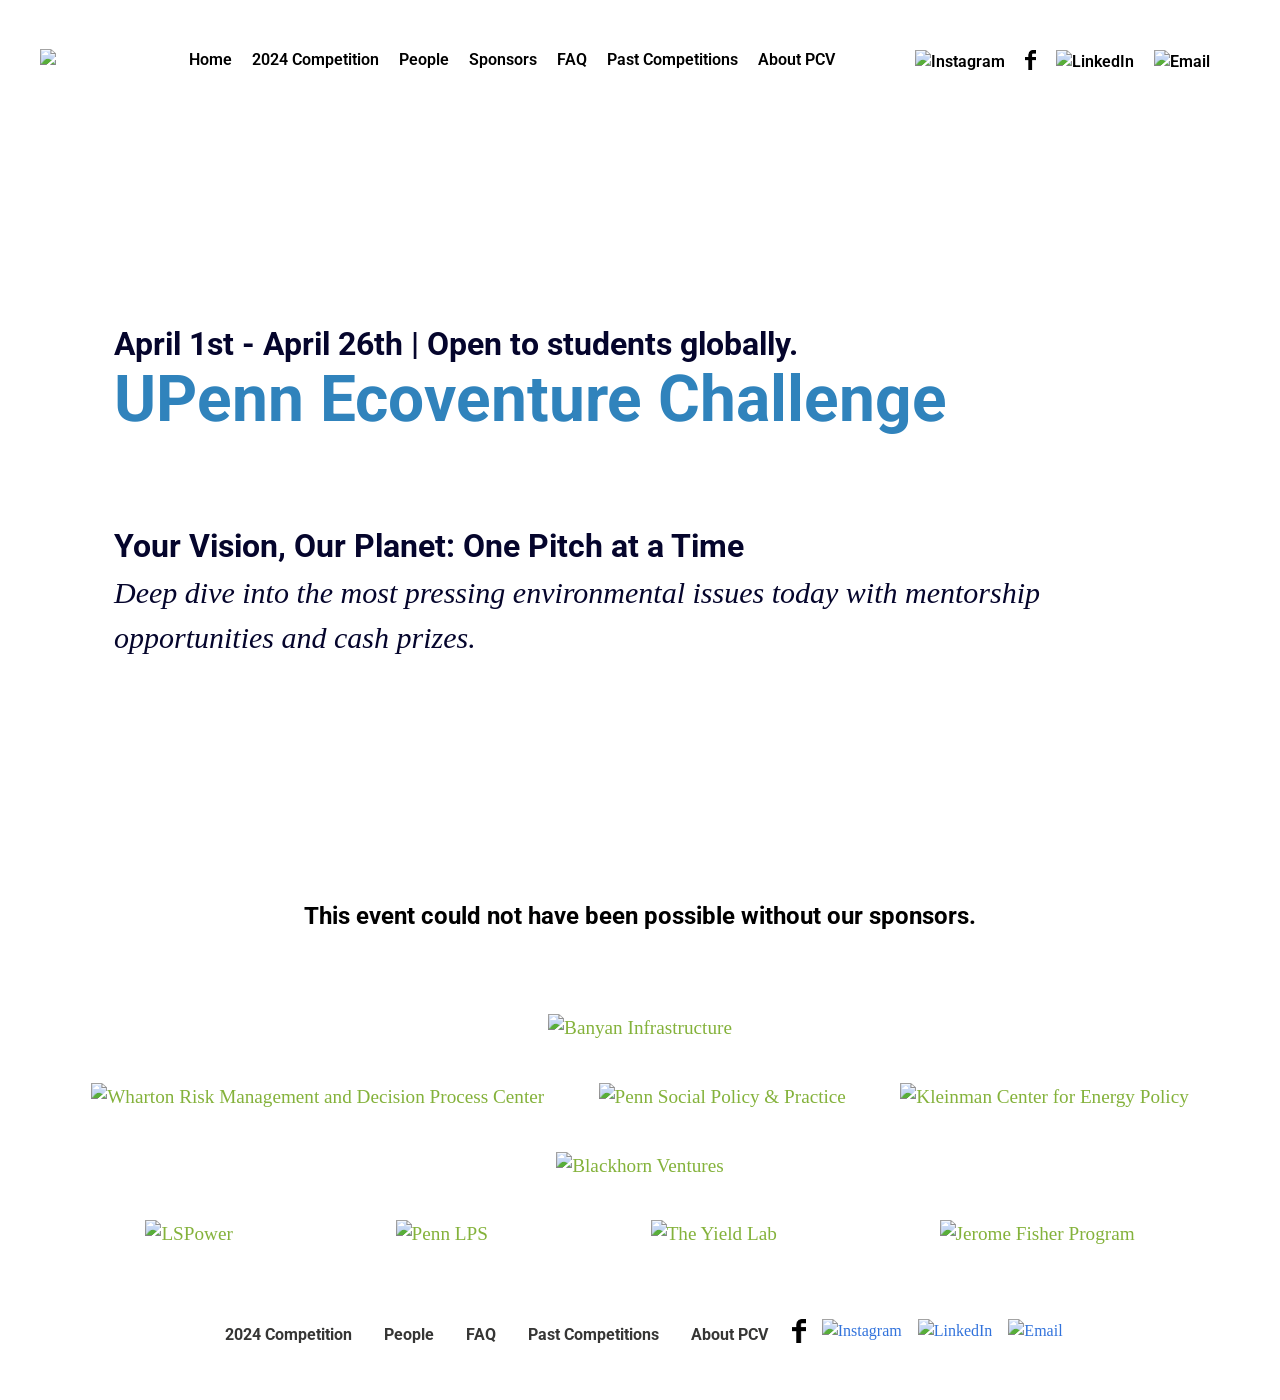
==== commit 9fa5a5bf: "Merge pull request #43 from dailypennanalytics/main1 pusher" ====
--- a/index.html
+++ b/index.html
@@ -1,170 +1,11741 @@
-<!DOCTYPE html><html><head><meta charSet="utf-8"/><meta http-equiv="x-ua-compatible" content="ie=edge"/><meta name="viewport" content="width=device-width, initial-scale=1, shrink-to-fit=no"/><style data-href="/styles.6789b84e683be2125e7c.css" id="gatsby-global-css">@import url(https://fonts.googleapis.com/css2?family=Roboto+Condensed&display=swap);@font-face{font-family:Metropolis;src:url(/static/Metropolis-Medium-f4bca87fd0d19e61c27dc96299c75f8c.otf);font-weight:400;font-style:normal}@font-face{font-family:Metropolis;src:url(/static/Metropolis-Bold-dea4998b081c6c1133a3b5b08ff2218c.otf);font-weight:700;font-style:normal}/*! bulma.io v0.9.2 | MIT License | github.com/jgthms/bulma */.button,.file-cta,.file-name,.input,.pagination-ellipsis,.pagination-link,.pagination-next,.pagination-previous,.select select,.textarea{-moz-appearance:none;-webkit-appearance:none;align-items:center;border:1px solid transparent;border-radius:4px;box-shadow:none;display:inline-flex;font-size:1rem;height:2.5em;justify-content:flex-start;line-height:1.5;padding:calc(.5em - 1px) calc(.75em - 1px);position:relative;vertical-align:top}.button:active,.button:focus,.file-cta:active,.file-cta:focus,.file-name:active,.file-name:focus,.input:active,.input:focus,.is-active.button,.is-active.file-cta,.is-active.file-name,.is-active.input,.is-active.pagination-ellipsis,.is-active.pagination-link,.is-active.pagination-next,.is-active.pagination-previous,.is-active.textarea,.is-focused.button,.is-focused.file-cta,.is-focused.file-name,.is-focused.input,.is-focused.pagination-ellipsis,.is-focused.pagination-link,.is-focused.pagination-next,.is-focused.pagination-previous,.is-focused.textarea,.pagination-ellipsis:active,.pagination-ellipsis:focus,.pagination-link:active,.pagination-link:focus,.pagination-next:active,.pagination-next:focus,.pagination-previous:active,.pagination-previous:focus,.select select.is-active,.select select.is-focused,.select select:active,.select select:focus,.textarea:active,.textarea:focus{outline:none}.select fieldset[disabled] select,.select select[disabled],[disabled].button,[disabled].file-cta,[disabled].file-name,[disabled].input,[disabled].pagination-ellipsis,[disabled].pagination-link,[disabled].pagination-next,[disabled].pagination-previous,[disabled].textarea,fieldset[disabled] .button,fieldset[disabled] .file-cta,fieldset[disabled] .file-name,fieldset[disabled] .input,fieldset[disabled] .pagination-ellipsis,fieldset[disabled] .pagination-link,fieldset[disabled] .pagination-next,fieldset[disabled] .pagination-previous,fieldset[disabled] .select select,fieldset[disabled] .textarea{cursor:not-allowed}.breadcrumb,.button,.file,.is-unselectable,.pagination-ellipsis,.pagination-link,.pagination-next,.pagination-previous,.tabs{-webkit-touch-callout:none;-webkit-user-select:none;-ms-user-select:none;user-select:none}.navbar-link:not(.is-arrowless):after,.select:not(.is-multiple):not(.is-loading):after{border:3px solid transparent;border-radius:2px;border-right:0;border-top:0;content:" ";display:block;height:.625em;margin-top:-.4375em;pointer-events:none;position:absolute;top:50%;transform:rotate(-45deg);transform-origin:center;width:.625em}.block:not(:last-child),.box:not(:last-child),.breadcrumb:not(:last-child),.content:not(:last-child),.highlight:not(:last-child),.level:not(:last-child),.message:not(:last-child),.notification:not(:last-child),.pagination:not(:last-child),.progress:not(:last-child),.subtitle:not(:last-child),.table-container:not(:last-child),.table:not(:last-child),.tabs:not(:last-child),.title:not(:last-child){margin-bottom:1.5rem}.delete,.modal-close{-webkit-touch-callout:none;-webkit-user-select:none;-ms-user-select:none;user-select:none;-moz-appearance:none;-webkit-appearance:none;background-color:rgba(10,10,10,.2);border:none;border-radius:290486px;cursor:pointer;pointer-events:auto;display:inline-block;flex-grow:0;flex-shrink:0;font-size:0;height:20px;max-height:20px;max-width:20px;min-height:20px;min-width:20px;outline:none;position:relative;vertical-align:top;width:20px}.delete:after,.delete:before,.modal-close:after,.modal-close:before{background-color:#fff;content:"";display:block;left:50%;position:absolute;top:50%;transform:translateX(-50%) translateY(-50%) rotate(45deg);transform-origin:center center}.delete:before,.modal-close:before{height:2px;width:50%}.delete:after,.modal-close:after{height:50%;width:2px}.delete:focus,.delete:hover,.modal-close:focus,.modal-close:hover{background-color:rgba(10,10,10,.3)}.delete:active,.modal-close:active{background-color:rgba(10,10,10,.4)}.is-small.delete,.is-small.modal-close{height:16px;max-height:16px;max-width:16px;min-height:16px;min-width:16px;width:16px}.is-medium.delete,.is-medium.modal-close{height:24px;max-height:24px;max-width:24px;min-height:24px;min-width:24px;width:24px}.is-large.delete,.is-large.modal-close{height:32px;max-height:32px;max-width:32px;min-height:32px;min-width:32px;width:32px}.button.is-loading:after,.control.is-loading:after,.loader,.select.is-loading:after{animation:spinAround .5s linear infinite;border-radius:290486px;border-color:transparent transparent #dbdbdb #dbdbdb;border-style:solid;border-width:2px;content:"";display:block;height:1em;position:relative;width:1em}.hero-video,.image.is-1by1 .has-ratio,.image.is-1by1 img,.image.is-1by2 .has-ratio,.image.is-1by2 img,.image.is-1by3 .has-ratio,.image.is-1by3 img,.image.is-2by1 .has-ratio,.image.is-2by1 img,.image.is-2by3 .has-ratio,.image.is-2by3 img,.image.is-3by1 .has-ratio,.image.is-3by1 img,.image.is-3by2 .has-ratio,.image.is-3by2 img,.image.is-3by4 .has-ratio,.image.is-3by4 img,.image.is-3by5 .has-ratio,.image.is-3by5 img,.image.is-4by3 .has-ratio,.image.is-4by3 img,.image.is-4by5 .has-ratio,.image.is-4by5 img,.image.is-5by3 .has-ratio,.image.is-5by3 img,.image.is-5by4 .has-ratio,.image.is-5by4 img,.image.is-9by16 .has-ratio,.image.is-9by16 img,.image.is-16by9 .has-ratio,.image.is-16by9 img,.image.is-square .has-ratio,.image.is-square img,.is-overlay,.modal,.modal-background{bottom:0;left:0;position:absolute;right:0;top:0}/*! minireset.css v0.0.6 | MIT License | github.com/jgthms/minireset.css */blockquote,body,dd,dl,dt,fieldset,figure,h1,h2,h3,h4,h5,h6,hr,html,iframe,legend,li,ol,p,pre,textarea,ul{margin:0;padding:0}h1,h2,h3,h4,h5,h6{font-size:100%;font-weight:400}ul{list-style:none}button,input,select,textarea{margin:0}html{box-sizing:border-box}*,:after,:before{box-sizing:inherit}img,video{height:auto;max-width:100%}iframe{border:0}table{border-collapse:collapse;border-spacing:0}td,th{padding:0}td:not([align]),th:not([align]){text-align:inherit}html{background-color:#fff;font-size:16px;-moz-osx-font-smoothing:grayscale;-webkit-font-smoothing:antialiased;min-width:300px;overflow-x:hidden;overflow-y:scroll;text-rendering:optimizeLegibility;-webkit-text-size-adjust:100%;-moz-text-size-adjust:100%;text-size-adjust:100%}article,aside,figure,footer,header,hgroup,section{display:block}body,button,input,optgroup,select,textarea{font-family:BlinkMacSystemFont,-apple-system,Segoe UI,Roboto,Oxygen,Ubuntu,Cantarell,Fira Sans,Droid Sans,Helvetica Neue,Helvetica,Arial,sans-serif}code,pre{-moz-osx-font-smoothing:auto;-webkit-font-smoothing:auto;font-family:monospace}body{color:#4a4a4a;font-size:1em;font-weight:400;line-height:1.5}a{color:#3273dc;cursor:pointer;text-decoration:none}a strong{color:currentColor}a:hover{color:#363636}code{color:#da1039;font-size:.875em;font-weight:400;padding:.25em .5em}code,hr{background-color:#f5f5f5}hr{border:none;display:block;height:2px;margin:1.5rem 0}img{height:auto;max-width:100%}input[type=checkbox],input[type=radio]{vertical-align:baseline}small{font-size:.875em}span{font-style:inherit;font-weight:inherit}strong{color:#363636;font-weight:700}fieldset{border:none}pre{-webkit-overflow-scrolling:touch;background-color:#f5f5f5;color:#4a4a4a;font-size:.875em;overflow-x:auto;padding:1.25rem 1.5rem;white-space:pre;word-wrap:normal}pre code{background-color:transparent;color:currentColor;font-size:1em;padding:0}table td,table th{vertical-align:top}table td:not([align]),table th:not([align]){text-align:inherit}table th{color:#363636}@keyframes spinAround{0%{transform:rotate(0deg)}to{transform:rotate(359deg)}}.box{background-color:#fff;border-radius:6px;box-shadow:0 .5em 1em -.125em rgba(10,10,10,.1),0 0 0 1px rgba(10,10,10,.02);color:#4a4a4a;display:block;padding:1.25rem}a.box:focus,a.box:hover{box-shadow:0 .5em 1em -.125em rgba(10,10,10,.1),0 0 0 1px #3273dc}a.box:active{box-shadow:inset 0 1px 2px rgba(10,10,10,.2),0 0 0 1px #3273dc}.button{background-color:#fff;border-color:#dbdbdb;border-width:1px;color:#363636;cursor:pointer;justify-content:center;padding:calc(.5em - 1px) 1em;text-align:center;white-space:nowrap}.button strong{color:inherit}.button .icon,.button .icon.is-large,.button .icon.is-medium,.button .icon.is-small{height:1.5em;width:1.5em}.button .icon:first-child:not(:last-child){margin-left:calc(-.5em - 1px);margin-right:.25em}.button .icon:last-child:not(:first-child){margin-left:.25em;margin-right:calc(-.5em - 1px)}.button .icon:first-child:last-child{margin-left:calc(-.5em - 1px);margin-right:calc(-.5em - 1px)}.button.is-hovered,.button:hover{border-color:#b5b5b5;color:#363636}.button.is-focused,.button:focus{border-color:#3273dc;color:#363636}.button.is-focused:not(:active),.button:focus:not(:active){box-shadow:0 0 0 .125em rgba(50,115,220,.25)}.button.is-active,.button:active{border-color:#4a4a4a;color:#363636}.button.is-text{background-color:transparent;border-color:transparent;color:#4a4a4a;text-decoration:underline}.button.is-text.is-focused,.button.is-text.is-hovered,.button.is-text:focus,.button.is-text:hover{background-color:#f5f5f5;color:#363636}.button.is-text.is-active,.button.is-text:active{background-color:#e8e8e8;color:#363636}.button.is-text[disabled],fieldset[disabled] .button.is-text{background-color:transparent;border-color:transparent;box-shadow:none}.button.is-ghost{background:none;border-color:transparent;color:#3273dc;text-decoration:none}.button.is-ghost.is-hovered,.button.is-ghost:hover{color:#3273dc;text-decoration:underline}.button.is-white{background-color:#fff;border-color:transparent;color:#0a0a0a}.button.is-white.is-hovered,.button.is-white:hover{background-color:#f9f9f9;border-color:transparent;color:#0a0a0a}.button.is-white.is-focused,.button.is-white:focus{border-color:transparent;color:#0a0a0a}.button.is-white.is-focused:not(:active),.button.is-white:focus:not(:active){box-shadow:0 0 0 .125em hsla(0,0%,100%,.25)}.button.is-white.is-active,.button.is-white:active{background-color:#f2f2f2;border-color:transparent;color:#0a0a0a}.button.is-white[disabled],fieldset[disabled] .button.is-white{background-color:#fff;border-color:transparent;box-shadow:none}.button.is-white.is-inverted{background-color:#0a0a0a;color:#fff}.button.is-white.is-inverted.is-hovered,.button.is-white.is-inverted:hover{background-color:#000}.button.is-white.is-inverted[disabled],fieldset[disabled] .button.is-white.is-inverted{background-color:#0a0a0a;border-color:transparent;box-shadow:none;color:#fff}.button.is-white.is-loading:after{border-color:transparent transparent #0a0a0a #0a0a0a!important}.button.is-white.is-outlined{background-color:transparent;border-color:#fff;color:#fff}.button.is-white.is-outlined.is-focused,.button.is-white.is-outlined.is-hovered,.button.is-white.is-outlined:focus,.button.is-white.is-outlined:hover{background-color:#fff;border-color:#fff;color:#0a0a0a}.button.is-white.is-outlined.is-loading:after{border-color:transparent transparent #fff #fff!important}.button.is-white.is-outlined.is-loading.is-focused:after,.button.is-white.is-outlined.is-loading.is-hovered:after,.button.is-white.is-outlined.is-loading:focus:after,.button.is-white.is-outlined.is-loading:hover:after{border-color:transparent transparent #0a0a0a #0a0a0a!important}.button.is-white.is-outlined[disabled],fieldset[disabled] .button.is-white.is-outlined{background-color:transparent;border-color:#fff;box-shadow:none;color:#fff}.button.is-white.is-inverted.is-outlined{background-color:transparent;border-color:#0a0a0a;color:#0a0a0a}.button.is-white.is-inverted.is-outlined.is-focused,.button.is-white.is-inverted.is-outlined.is-hovered,.button.is-white.is-inverted.is-outlined:focus,.button.is-white.is-inverted.is-outlined:hover{background-color:#0a0a0a;color:#fff}.button.is-white.is-inverted.is-outlined.is-loading.is-focused:after,.button.is-white.is-inverted.is-outlined.is-loading.is-hovered:after,.button.is-white.is-inverted.is-outlined.is-loading:focus:after,.button.is-white.is-inverted.is-outlined.is-loading:hover:after{border-color:transparent transparent #fff #fff!important}.button.is-white.is-inverted.is-outlined[disabled],fieldset[disabled] .button.is-white.is-inverted.is-outlined{background-color:transparent;border-color:#0a0a0a;box-shadow:none;color:#0a0a0a}.button.is-black{background-color:#0a0a0a;border-color:transparent;color:#fff}.button.is-black.is-hovered,.button.is-black:hover{background-color:#040404;border-color:transparent;color:#fff}.button.is-black.is-focused,.button.is-black:focus{border-color:transparent;color:#fff}.button.is-black.is-focused:not(:active),.button.is-black:focus:not(:active){box-shadow:0 0 0 .125em rgba(10,10,10,.25)}.button.is-black.is-active,.button.is-black:active{background-color:#000;border-color:transparent;color:#fff}.button.is-black[disabled],fieldset[disabled] .button.is-black{background-color:#0a0a0a;border-color:transparent;box-shadow:none}.button.is-black.is-inverted{background-color:#fff;color:#0a0a0a}.button.is-black.is-inverted.is-hovered,.button.is-black.is-inverted:hover{background-color:#f2f2f2}.button.is-black.is-inverted[disabled],fieldset[disabled] .button.is-black.is-inverted{background-color:#fff;border-color:transparent;box-shadow:none;color:#0a0a0a}.button.is-black.is-loading:after{border-color:transparent transparent #fff #fff!important}.button.is-black.is-outlined{background-color:transparent;border-color:#0a0a0a;color:#0a0a0a}.button.is-black.is-outlined.is-focused,.button.is-black.is-outlined.is-hovered,.button.is-black.is-outlined:focus,.button.is-black.is-outlined:hover{background-color:#0a0a0a;border-color:#0a0a0a;color:#fff}.button.is-black.is-outlined.is-loading:after{border-color:transparent transparent #0a0a0a #0a0a0a!important}.button.is-black.is-outlined.is-loading.is-focused:after,.button.is-black.is-outlined.is-loading.is-hovered:after,.button.is-black.is-outlined.is-loading:focus:after,.button.is-black.is-outlined.is-loading:hover:after{border-color:transparent transparent #fff #fff!important}.button.is-black.is-outlined[disabled],fieldset[disabled] .button.is-black.is-outlined{background-color:transparent;border-color:#0a0a0a;box-shadow:none;color:#0a0a0a}.button.is-black.is-inverted.is-outlined{background-color:transparent;border-color:#fff;color:#fff}.button.is-black.is-inverted.is-outlined.is-focused,.button.is-black.is-inverted.is-outlined.is-hovered,.button.is-black.is-inverted.is-outlined:focus,.button.is-black.is-inverted.is-outlined:hover{background-color:#fff;color:#0a0a0a}.button.is-black.is-inverted.is-outlined.is-loading.is-focused:after,.button.is-black.is-inverted.is-outlined.is-loading.is-hovered:after,.button.is-black.is-inverted.is-outlined.is-loading:focus:after,.button.is-black.is-inverted.is-outlined.is-loading:hover:after{border-color:transparent transparent #0a0a0a #0a0a0a!important}.button.is-black.is-inverted.is-outlined[disabled],fieldset[disabled] .button.is-black.is-inverted.is-outlined{background-color:transparent;border-color:#fff;box-shadow:none;color:#fff}.button.is-light{background-color:#f5f5f5;border-color:transparent;color:rgba(0,0,0,.7)}.button.is-light.is-hovered,.button.is-light:hover{background-color:#eee;border-color:transparent;color:rgba(0,0,0,.7)}.button.is-light.is-focused,.button.is-light:focus{border-color:transparent;color:rgba(0,0,0,.7)}.button.is-light.is-focused:not(:active),.button.is-light:focus:not(:active){box-shadow:0 0 0 .125em hsla(0,0%,96.1%,.25)}.button.is-light.is-active,.button.is-light:active{background-color:#e8e8e8;border-color:transparent;color:rgba(0,0,0,.7)}.button.is-light[disabled],fieldset[disabled] .button.is-light{background-color:#f5f5f5;border-color:transparent;box-shadow:none}.button.is-light.is-inverted{color:#f5f5f5}.button.is-light.is-inverted,.button.is-light.is-inverted.is-hovered,.button.is-light.is-inverted:hover{background-color:rgba(0,0,0,.7)}.button.is-light.is-inverted[disabled],fieldset[disabled] .button.is-light.is-inverted{background-color:rgba(0,0,0,.7);border-color:transparent;box-shadow:none;color:#f5f5f5}.button.is-light.is-loading:after{border-color:transparent transparent rgba(0,0,0,.7) rgba(0,0,0,.7)!important}.button.is-light.is-outlined{background-color:transparent;border-color:#f5f5f5;color:#f5f5f5}.button.is-light.is-outlined.is-focused,.button.is-light.is-outlined.is-hovered,.button.is-light.is-outlined:focus,.button.is-light.is-outlined:hover{background-color:#f5f5f5;border-color:#f5f5f5;color:rgba(0,0,0,.7)}.button.is-light.is-outlined.is-loading:after{border-color:transparent transparent #f5f5f5 #f5f5f5!important}.button.is-light.is-outlined.is-loading.is-focused:after,.button.is-light.is-outlined.is-loading.is-hovered:after,.button.is-light.is-outlined.is-loading:focus:after,.button.is-light.is-outlined.is-loading:hover:after{border-color:transparent transparent rgba(0,0,0,.7) rgba(0,0,0,.7)!important}.button.is-light.is-outlined[disabled],fieldset[disabled] .button.is-light.is-outlined{background-color:transparent;border-color:#f5f5f5;box-shadow:none;color:#f5f5f5}.button.is-light.is-inverted.is-outlined{background-color:transparent;border-color:rgba(0,0,0,.7);color:rgba(0,0,0,.7)}.button.is-light.is-inverted.is-outlined.is-focused,.button.is-light.is-inverted.is-outlined.is-hovered,.button.is-light.is-inverted.is-outlined:focus,.button.is-light.is-inverted.is-outlined:hover{background-color:rgba(0,0,0,.7);color:#f5f5f5}.button.is-light.is-inverted.is-outlined.is-loading.is-focused:after,.button.is-light.is-inverted.is-outlined.is-loading.is-hovered:after,.button.is-light.is-inverted.is-outlined.is-loading:focus:after,.button.is-light.is-inverted.is-outlined.is-loading:hover:after{border-color:transparent transparent #f5f5f5 #f5f5f5!important}.button.is-light.is-inverted.is-outlined[disabled],fieldset[disabled] .button.is-light.is-inverted.is-outlined{background-color:transparent;border-color:rgba(0,0,0,.7);box-shadow:none;color:rgba(0,0,0,.7)}.button.is-dark{background-color:#363636;border-color:transparent;color:#fff}.button.is-dark.is-hovered,.button.is-dark:hover{background-color:#2f2f2f;border-color:transparent;color:#fff}.button.is-dark.is-focused,.button.is-dark:focus{border-color:transparent;color:#fff}.button.is-dark.is-focused:not(:active),.button.is-dark:focus:not(:active){box-shadow:0 0 0 .125em rgba(54,54,54,.25)}.button.is-dark.is-active,.button.is-dark:active{background-color:#292929;border-color:transparent;color:#fff}.button.is-dark[disabled],fieldset[disabled] .button.is-dark{background-color:#363636;border-color:transparent;box-shadow:none}.button.is-dark.is-inverted{background-color:#fff;color:#363636}.button.is-dark.is-inverted.is-hovered,.button.is-dark.is-inverted:hover{background-color:#f2f2f2}.button.is-dark.is-inverted[disabled],fieldset[disabled] .button.is-dark.is-inverted{background-color:#fff;border-color:transparent;box-shadow:none;color:#363636}.button.is-dark.is-loading:after{border-color:transparent transparent #fff #fff!important}.button.is-dark.is-outlined{background-color:transparent;border-color:#363636;color:#363636}.button.is-dark.is-outlined.is-focused,.button.is-dark.is-outlined.is-hovered,.button.is-dark.is-outlined:focus,.button.is-dark.is-outlined:hover{background-color:#363636;border-color:#363636;color:#fff}.button.is-dark.is-outlined.is-loading:after{border-color:transparent transparent #363636 #363636!important}.button.is-dark.is-outlined.is-loading.is-focused:after,.button.is-dark.is-outlined.is-loading.is-hovered:after,.button.is-dark.is-outlined.is-loading:focus:after,.button.is-dark.is-outlined.is-loading:hover:after{border-color:transparent transparent #fff #fff!important}.button.is-dark.is-outlined[disabled],fieldset[disabled] .button.is-dark.is-outlined{background-color:transparent;border-color:#363636;box-shadow:none;color:#363636}.button.is-dark.is-inverted.is-outlined{background-color:transparent;border-color:#fff;color:#fff}.button.is-dark.is-inverted.is-outlined.is-focused,.button.is-dark.is-inverted.is-outlined.is-hovered,.button.is-dark.is-inverted.is-outlined:focus,.button.is-dark.is-inverted.is-outlined:hover{background-color:#fff;color:#363636}.button.is-dark.is-inverted.is-outlined.is-loading.is-focused:after,.button.is-dark.is-inverted.is-outlined.is-loading.is-hovered:after,.button.is-dark.is-inverted.is-outlined.is-loading:focus:after,.button.is-dark.is-inverted.is-outlined.is-loading:hover:after{border-color:transparent transparent #363636 #363636!important}.button.is-dark.is-inverted.is-outlined[disabled],fieldset[disabled] .button.is-dark.is-inverted.is-outlined{background-color:transparent;border-color:#fff;box-shadow:none;color:#fff}.button.is-primary{background-color:#00d1b2;border-color:transparent;color:#fff}.button.is-primary.is-hovered,.button.is-primary:hover{background-color:#00c4a7;border-color:transparent;color:#fff}.button.is-primary.is-focused,.button.is-primary:focus{border-color:transparent;color:#fff}.button.is-primary.is-focused:not(:active),.button.is-primary:focus:not(:active){box-shadow:0 0 0 .125em rgba(0,209,178,.25)}.button.is-primary.is-active,.button.is-primary:active{background-color:#00b89c;border-color:transparent;color:#fff}.button.is-primary[disabled],fieldset[disabled] .button.is-primary{background-color:#00d1b2;border-color:transparent;box-shadow:none}.button.is-primary.is-inverted{background-color:#fff;color:#00d1b2}.button.is-primary.is-inverted.is-hovered,.button.is-primary.is-inverted:hover{background-color:#f2f2f2}.button.is-primary.is-inverted[disabled],fieldset[disabled] .button.is-primary.is-inverted{background-color:#fff;border-color:transparent;box-shadow:none;color:#00d1b2}.button.is-primary.is-loading:after{border-color:transparent transparent #fff #fff!important}.button.is-primary.is-outlined{background-color:transparent;border-color:#00d1b2;color:#00d1b2}.button.is-primary.is-outlined.is-focused,.button.is-primary.is-outlined.is-hovered,.button.is-primary.is-outlined:focus,.button.is-primary.is-outlined:hover{background-color:#00d1b2;border-color:#00d1b2;color:#fff}.button.is-primary.is-outlined.is-loading:after{border-color:transparent transparent #00d1b2 #00d1b2!important}.button.is-primary.is-outlined.is-loading.is-focused:after,.button.is-primary.is-outlined.is-loading.is-hovered:after,.button.is-primary.is-outlined.is-loading:focus:after,.button.is-primary.is-outlined.is-loading:hover:after{border-color:transparent transparent #fff #fff!important}.button.is-primary.is-outlined[disabled],fieldset[disabled] .button.is-primary.is-outlined{background-color:transparent;border-color:#00d1b2;box-shadow:none;color:#00d1b2}.button.is-primary.is-inverted.is-outlined{background-color:transparent;border-color:#fff;color:#fff}.button.is-primary.is-inverted.is-outlined.is-focused,.button.is-primary.is-inverted.is-outlined.is-hovered,.button.is-primary.is-inverted.is-outlined:focus,.button.is-primary.is-inverted.is-outlined:hover{background-color:#fff;color:#00d1b2}.button.is-primary.is-inverted.is-outlined.is-loading.is-focused:after,.button.is-primary.is-inverted.is-outlined.is-loading.is-hovered:after,.button.is-primary.is-inverted.is-outlined.is-loading:focus:after,.button.is-primary.is-inverted.is-outlined.is-loading:hover:after{border-color:transparent transparent #00d1b2 #00d1b2!important}.button.is-primary.is-inverted.is-outlined[disabled],fieldset[disabled] .button.is-primary.is-inverted.is-outlined{background-color:transparent;border-color:#fff;box-shadow:none;color:#fff}.button.is-primary.is-light{background-color:#ebfffc;color:#00947e}.button.is-primary.is-light.is-hovered,.button.is-primary.is-light:hover{background-color:#defffa;border-color:transparent;color:#00947e}.button.is-primary.is-light.is-active,.button.is-primary.is-light:active{background-color:#d1fff8;border-color:transparent;color:#00947e}.button.is-link{background-color:#3273dc;border-color:transparent;color:#fff}.button.is-link.is-hovered,.button.is-link:hover{background-color:#276cda;border-color:transparent;color:#fff}.button.is-link.is-focused,.button.is-link:focus{border-color:transparent;color:#fff}.button.is-link.is-focused:not(:active),.button.is-link:focus:not(:active){box-shadow:0 0 0 .125em rgba(50,115,220,.25)}.button.is-link.is-active,.button.is-link:active{background-color:#2366d1;border-color:transparent;color:#fff}.button.is-link[disabled],fieldset[disabled] .button.is-link{background-color:#3273dc;border-color:transparent;box-shadow:none}.button.is-link.is-inverted{background-color:#fff;color:#3273dc}.button.is-link.is-inverted.is-hovered,.button.is-link.is-inverted:hover{background-color:#f2f2f2}.button.is-link.is-inverted[disabled],fieldset[disabled] .button.is-link.is-inverted{background-color:#fff;border-color:transparent;box-shadow:none;color:#3273dc}.button.is-link.is-loading:after{border-color:transparent transparent #fff #fff!important}.button.is-link.is-outlined{background-color:transparent;border-color:#3273dc;color:#3273dc}.button.is-link.is-outlined.is-focused,.button.is-link.is-outlined.is-hovered,.button.is-link.is-outlined:focus,.button.is-link.is-outlined:hover{background-color:#3273dc;border-color:#3273dc;color:#fff}.button.is-link.is-outlined.is-loading:after{border-color:transparent transparent #3273dc #3273dc!important}.button.is-link.is-outlined.is-loading.is-focused:after,.button.is-link.is-outlined.is-loading.is-hovered:after,.button.is-link.is-outlined.is-loading:focus:after,.button.is-link.is-outlined.is-loading:hover:after{border-color:transparent transparent #fff #fff!important}.button.is-link.is-outlined[disabled],fieldset[disabled] .button.is-link.is-outlined{background-color:transparent;border-color:#3273dc;box-shadow:none;color:#3273dc}.button.is-link.is-inverted.is-outlined{background-color:transparent;border-color:#fff;color:#fff}.button.is-link.is-inverted.is-outlined.is-focused,.button.is-link.is-inverted.is-outlined.is-hovered,.button.is-link.is-inverted.is-outlined:focus,.button.is-link.is-inverted.is-outlined:hover{background-color:#fff;color:#3273dc}.button.is-link.is-inverted.is-outlined.is-loading.is-focused:after,.button.is-link.is-inverted.is-outlined.is-loading.is-hovered:after,.button.is-link.is-inverted.is-outlined.is-loading:focus:after,.button.is-link.is-inverted.is-outlined.is-loading:hover:after{border-color:transparent transparent #3273dc #3273dc!important}.button.is-link.is-inverted.is-outlined[disabled],fieldset[disabled] .button.is-link.is-inverted.is-outlined{background-color:transparent;border-color:#fff;box-shadow:none;color:#fff}.button.is-link.is-light{background-color:#eef3fc;color:#2160c4}.button.is-link.is-light.is-hovered,.button.is-link.is-light:hover{background-color:#e3ecfa;border-color:transparent;color:#2160c4}.button.is-link.is-light.is-active,.button.is-link.is-light:active{background-color:#d8e4f8;border-color:transparent;color:#2160c4}.button.is-info{background-color:#3298dc;border-color:transparent;color:#fff}.button.is-info.is-hovered,.button.is-info:hover{background-color:#2793da;border-color:transparent;color:#fff}.button.is-info.is-focused,.button.is-info:focus{border-color:transparent;color:#fff}.button.is-info.is-focused:not(:active),.button.is-info:focus:not(:active){box-shadow:0 0 0 .125em rgba(50,152,220,.25)}.button.is-info.is-active,.button.is-info:active{background-color:#238cd1;border-color:transparent;color:#fff}.button.is-info[disabled],fieldset[disabled] .button.is-info{background-color:#3298dc;border-color:transparent;box-shadow:none}.button.is-info.is-inverted{background-color:#fff;color:#3298dc}.button.is-info.is-inverted.is-hovered,.button.is-info.is-inverted:hover{background-color:#f2f2f2}.button.is-info.is-inverted[disabled],fieldset[disabled] .button.is-info.is-inverted{background-color:#fff;border-color:transparent;box-shadow:none;color:#3298dc}.button.is-info.is-loading:after{border-color:transparent transparent #fff #fff!important}.button.is-info.is-outlined{background-color:transparent;border-color:#3298dc;color:#3298dc}.button.is-info.is-outlined.is-focused,.button.is-info.is-outlined.is-hovered,.button.is-info.is-outlined:focus,.button.is-info.is-outlined:hover{background-color:#3298dc;border-color:#3298dc;color:#fff}.button.is-info.is-outlined.is-loading:after{border-color:transparent transparent #3298dc #3298dc!important}.button.is-info.is-outlined.is-loading.is-focused:after,.button.is-info.is-outlined.is-loading.is-hovered:after,.button.is-info.is-outlined.is-loading:focus:after,.button.is-info.is-outlined.is-loading:hover:after{border-color:transparent transparent #fff #fff!important}.button.is-info.is-outlined[disabled],fieldset[disabled] .button.is-info.is-outlined{background-color:transparent;border-color:#3298dc;box-shadow:none;color:#3298dc}.button.is-info.is-inverted.is-outlined{background-color:transparent;border-color:#fff;color:#fff}.button.is-info.is-inverted.is-outlined.is-focused,.button.is-info.is-inverted.is-outlined.is-hovered,.button.is-info.is-inverted.is-outlined:focus,.button.is-info.is-inverted.is-outlined:hover{background-color:#fff;color:#3298dc}.button.is-info.is-inverted.is-outlined.is-loading.is-focused:after,.button.is-info.is-inverted.is-outlined.is-loading.is-hovered:after,.button.is-info.is-inverted.is-outlined.is-loading:focus:after,.button.is-info.is-inverted.is-outlined.is-loading:hover:after{border-color:transparent transparent #3298dc #3298dc!important}.button.is-info.is-inverted.is-outlined[disabled],fieldset[disabled] .button.is-info.is-inverted.is-outlined{background-color:transparent;border-color:#fff;box-shadow:none;color:#fff}.button.is-info.is-light{background-color:#eef6fc;color:#1d72aa}.button.is-info.is-light.is-hovered,.button.is-info.is-light:hover{background-color:#e3f1fa;border-color:transparent;color:#1d72aa}.button.is-info.is-light.is-active,.button.is-info.is-light:active{background-color:#d8ebf8;border-color:transparent;color:#1d72aa}.button.is-success{background-color:#48c774;border-color:transparent;color:#fff}.button.is-success.is-hovered,.button.is-success:hover{background-color:#3ec46d;border-color:transparent;color:#fff}.button.is-success.is-focused,.button.is-success:focus{border-color:transparent;color:#fff}.button.is-success.is-focused:not(:active),.button.is-success:focus:not(:active){box-shadow:0 0 0 .125em rgba(72,199,116,.25)}.button.is-success.is-active,.button.is-success:active{background-color:#3abb67;border-color:transparent;color:#fff}.button.is-success[disabled],fieldset[disabled] .button.is-success{background-color:#48c774;border-color:transparent;box-shadow:none}.button.is-success.is-inverted{background-color:#fff;color:#48c774}.button.is-success.is-inverted.is-hovered,.button.is-success.is-inverted:hover{background-color:#f2f2f2}.button.is-success.is-inverted[disabled],fieldset[disabled] .button.is-success.is-inverted{background-color:#fff;border-color:transparent;box-shadow:none;color:#48c774}.button.is-success.is-loading:after{border-color:transparent transparent #fff #fff!important}.button.is-success.is-outlined{background-color:transparent;border-color:#48c774;color:#48c774}.button.is-success.is-outlined.is-focused,.button.is-success.is-outlined.is-hovered,.button.is-success.is-outlined:focus,.button.is-success.is-outlined:hover{background-color:#48c774;border-color:#48c774;color:#fff}.button.is-success.is-outlined.is-loading:after{border-color:transparent transparent #48c774 #48c774!important}.button.is-success.is-outlined.is-loading.is-focused:after,.button.is-success.is-outlined.is-loading.is-hovered:after,.button.is-success.is-outlined.is-loading:focus:after,.button.is-success.is-outlined.is-loading:hover:after{border-color:transparent transparent #fff #fff!important}.button.is-success.is-outlined[disabled],fieldset[disabled] .button.is-success.is-outlined{background-color:transparent;border-color:#48c774;box-shadow:none;color:#48c774}.button.is-success.is-inverted.is-outlined{background-color:transparent;border-color:#fff;color:#fff}.button.is-success.is-inverted.is-outlined.is-focused,.button.is-success.is-inverted.is-outlined.is-hovered,.button.is-success.is-inverted.is-outlined:focus,.button.is-success.is-inverted.is-outlined:hover{background-color:#fff;color:#48c774}.button.is-success.is-inverted.is-outlined.is-loading.is-focused:after,.button.is-success.is-inverted.is-outlined.is-loading.is-hovered:after,.button.is-success.is-inverted.is-outlined.is-loading:focus:after,.button.is-success.is-inverted.is-outlined.is-loading:hover:after{border-color:transparent transparent #48c774 #48c774!important}.button.is-success.is-inverted.is-outlined[disabled],fieldset[disabled] .button.is-success.is-inverted.is-outlined{background-color:transparent;border-color:#fff;box-shadow:none;color:#fff}.button.is-success.is-light{background-color:#effaf3;color:#257942}.button.is-success.is-light.is-hovered,.button.is-success.is-light:hover{background-color:#e6f7ec;border-color:transparent;color:#257942}.button.is-success.is-light.is-active,.button.is-success.is-light:active{background-color:#dcf4e4;border-color:transparent;color:#257942}.button.is-warning{background-color:#ffdd57;border-color:transparent;color:rgba(0,0,0,.7)}.button.is-warning.is-hovered,.button.is-warning:hover{background-color:#ffdb4a;border-color:transparent;color:rgba(0,0,0,.7)}.button.is-warning.is-focused,.button.is-warning:focus{border-color:transparent;color:rgba(0,0,0,.7)}.button.is-warning.is-focused:not(:active),.button.is-warning:focus:not(:active){box-shadow:0 0 0 .125em rgba(255,221,87,.25)}.button.is-warning.is-active,.button.is-warning:active{background-color:#ffd83d;border-color:transparent;color:rgba(0,0,0,.7)}.button.is-warning[disabled],fieldset[disabled] .button.is-warning{background-color:#ffdd57;border-color:transparent;box-shadow:none}.button.is-warning.is-inverted{color:#ffdd57}.button.is-warning.is-inverted,.button.is-warning.is-inverted.is-hovered,.button.is-warning.is-inverted:hover{background-color:rgba(0,0,0,.7)}.button.is-warning.is-inverted[disabled],fieldset[disabled] .button.is-warning.is-inverted{background-color:rgba(0,0,0,.7);border-color:transparent;box-shadow:none;color:#ffdd57}.button.is-warning.is-loading:after{border-color:transparent transparent rgba(0,0,0,.7) rgba(0,0,0,.7)!important}.button.is-warning.is-outlined{background-color:transparent;border-color:#ffdd57;color:#ffdd57}.button.is-warning.is-outlined.is-focused,.button.is-warning.is-outlined.is-hovered,.button.is-warning.is-outlined:focus,.button.is-warning.is-outlined:hover{background-color:#ffdd57;border-color:#ffdd57;color:rgba(0,0,0,.7)}.button.is-warning.is-outlined.is-loading:after{border-color:transparent transparent #ffdd57 #ffdd57!important}.button.is-warning.is-outlined.is-loading.is-focused:after,.button.is-warning.is-outlined.is-loading.is-hovered:after,.button.is-warning.is-outlined.is-loading:focus:after,.button.is-warning.is-outlined.is-loading:hover:after{border-color:transparent transparent rgba(0,0,0,.7) rgba(0,0,0,.7)!important}.button.is-warning.is-outlined[disabled],fieldset[disabled] .button.is-warning.is-outlined{background-color:transparent;border-color:#ffdd57;box-shadow:none;color:#ffdd57}.button.is-warning.is-inverted.is-outlined{background-color:transparent;border-color:rgba(0,0,0,.7);color:rgba(0,0,0,.7)}.button.is-warning.is-inverted.is-outlined.is-focused,.button.is-warning.is-inverted.is-outlined.is-hovered,.button.is-warning.is-inverted.is-outlined:focus,.button.is-warning.is-inverted.is-outlined:hover{background-color:rgba(0,0,0,.7);color:#ffdd57}.button.is-warning.is-inverted.is-outlined.is-loading.is-focused:after,.button.is-warning.is-inverted.is-outlined.is-loading.is-hovered:after,.button.is-warning.is-inverted.is-outlined.is-loading:focus:after,.button.is-warning.is-inverted.is-outlined.is-loading:hover:after{border-color:transparent transparent #ffdd57 #ffdd57!important}.button.is-warning.is-inverted.is-outlined[disabled],fieldset[disabled] .button.is-warning.is-inverted.is-outlined{background-color:transparent;border-color:rgba(0,0,0,.7);box-shadow:none;color:rgba(0,0,0,.7)}.button.is-warning.is-light{background-color:#fffbeb;color:#947600}.button.is-warning.is-light.is-hovered,.button.is-warning.is-light:hover{background-color:#fff8de;border-color:transparent;color:#947600}.button.is-warning.is-light.is-active,.button.is-warning.is-light:active{background-color:#fff6d1;border-color:transparent;color:#947600}.button.is-danger{background-color:#f14668;border-color:transparent;color:#fff}.button.is-danger.is-hovered,.button.is-danger:hover{background-color:#f03a5f;border-color:transparent;color:#fff}.button.is-danger.is-focused,.button.is-danger:focus{border-color:transparent;color:#fff}.button.is-danger.is-focused:not(:active),.button.is-danger:focus:not(:active){box-shadow:0 0 0 .125em rgba(241,70,104,.25)}.button.is-danger.is-active,.button.is-danger:active{background-color:#ef2e55;border-color:transparent;color:#fff}.button.is-danger[disabled],fieldset[disabled] .button.is-danger{background-color:#f14668;border-color:transparent;box-shadow:none}.button.is-danger.is-inverted{background-color:#fff;color:#f14668}.button.is-danger.is-inverted.is-hovered,.button.is-danger.is-inverted:hover{background-color:#f2f2f2}.button.is-danger.is-inverted[disabled],fieldset[disabled] .button.is-danger.is-inverted{background-color:#fff;border-color:transparent;box-shadow:none;color:#f14668}.button.is-danger.is-loading:after{border-color:transparent transparent #fff #fff!important}.button.is-danger.is-outlined{background-color:transparent;border-color:#f14668;color:#f14668}.button.is-danger.is-outlined.is-focused,.button.is-danger.is-outlined.is-hovered,.button.is-danger.is-outlined:focus,.button.is-danger.is-outlined:hover{background-color:#f14668;border-color:#f14668;color:#fff}.button.is-danger.is-outlined.is-loading:after{border-color:transparent transparent #f14668 #f14668!important}.button.is-danger.is-outlined.is-loading.is-focused:after,.button.is-danger.is-outlined.is-loading.is-hovered:after,.button.is-danger.is-outlined.is-loading:focus:after,.button.is-danger.is-outlined.is-loading:hover:after{border-color:transparent transparent #fff #fff!important}.button.is-danger.is-outlined[disabled],fieldset[disabled] .button.is-danger.is-outlined{background-color:transparent;border-color:#f14668;box-shadow:none;color:#f14668}.button.is-danger.is-inverted.is-outlined{background-color:transparent;border-color:#fff;color:#fff}.button.is-danger.is-inverted.is-outlined.is-focused,.button.is-danger.is-inverted.is-outlined.is-hovered,.button.is-danger.is-inverted.is-outlined:focus,.button.is-danger.is-inverted.is-outlined:hover{background-color:#fff;color:#f14668}.button.is-danger.is-inverted.is-outlined.is-loading.is-focused:after,.button.is-danger.is-inverted.is-outlined.is-loading.is-hovered:after,.button.is-danger.is-inverted.is-outlined.is-loading:focus:after,.button.is-danger.is-inverted.is-outlined.is-loading:hover:after{border-color:transparent transparent #f14668 #f14668!important}.button.is-danger.is-inverted.is-outlined[disabled],fieldset[disabled] .button.is-danger.is-inverted.is-outlined{background-color:transparent;border-color:#fff;box-shadow:none;color:#fff}.button.is-danger.is-light{background-color:#feecf0;color:#cc0f35}.button.is-danger.is-light.is-hovered,.button.is-danger.is-light:hover{background-color:#fde0e6;border-color:transparent;color:#cc0f35}.button.is-danger.is-light.is-active,.button.is-danger.is-light:active{background-color:#fcd4dc;border-color:transparent;color:#cc0f35}.button.is-small{font-size:.75rem}.button.is-small:not(.is-rounded){border-radius:2px}.button.is-normal{font-size:1rem}.button.is-medium{font-size:1.25rem}.button.is-large{font-size:1.5rem}.button[disabled],fieldset[disabled] .button{background-color:#fff;border-color:#dbdbdb;box-shadow:none;opacity:.5}.button.is-fullwidth{display:flex;width:100%}.button.is-loading{color:transparent!important;pointer-events:none}.button.is-loading:after{position:absolute;left:calc(50% - .5em);top:calc(50% - .5em);position:absolute!important}.button.is-static{background-color:#f5f5f5;border-color:#dbdbdb;color:#7a7a7a;box-shadow:none;pointer-events:none}.button.is-rounded{border-radius:290486px;padding-left:1.25em;padding-right:1.25em}.buttons{align-items:center;display:flex;flex-wrap:wrap;justify-content:flex-start}.buttons .button{margin-bottom:.5rem}.buttons .button:not(:last-child):not(.is-fullwidth){margin-right:.5rem}.buttons:last-child{margin-bottom:-.5rem}.buttons:not(:last-child){margin-bottom:1rem}.buttons.are-small .button:not(.is-normal):not(.is-medium):not(.is-large){font-size:.75rem}.buttons.are-small .button:not(.is-normal):not(.is-medium):not(.is-large):not(.is-rounded){border-radius:2px}.buttons.are-medium .button:not(.is-small):not(.is-normal):not(.is-large){font-size:1.25rem}.buttons.are-large .button:not(.is-small):not(.is-normal):not(.is-medium){font-size:1.5rem}.buttons.has-addons .button:not(:first-child){border-bottom-left-radius:0;border-top-left-radius:0}.buttons.has-addons .button:not(:last-child){border-bottom-right-radius:0;border-top-right-radius:0;margin-right:-1px}.buttons.has-addons .button:last-child{margin-right:0}.buttons.has-addons .button.is-hovered,.buttons.has-addons .button:hover{z-index:2}.buttons.has-addons .button.is-active,.buttons.has-addons .button.is-focused,.buttons.has-addons .button.is-selected,.buttons.has-addons .button:active,.buttons.has-addons .button:focus{z-index:3}.buttons.has-addons .button.is-active:hover,.buttons.has-addons .button.is-focused:hover,.buttons.has-addons .button.is-selected:hover,.buttons.has-addons .button:active:hover,.buttons.has-addons .button:focus:hover{z-index:4}.buttons.has-addons .button.is-expanded{flex-grow:1;flex-shrink:1}.buttons.is-centered{justify-content:center}.buttons.is-centered:not(.has-addons) .button:not(.is-fullwidth){margin-left:.25rem;margin-right:.25rem}.buttons.is-right{justify-content:flex-end}.buttons.is-right:not(.has-addons) .button:not(.is-fullwidth){margin-left:.25rem;margin-right:.25rem}.container{flex-grow:1;margin:0 auto;position:relative;width:auto}.container.is-fluid{max-width:none!important;padding-left:32px;padding-right:32px;width:100%}@media screen and (min-width:1024px){.container{max-width:960px}}@media screen and (max-width:1215px){.container.is-widescreen:not(.is-max-desktop){max-width:1152px}}@media screen and (max-width:1407px){.container.is-fullhd:not(.is-max-desktop):not(.is-max-widescreen){max-width:1344px}}@media screen and (min-width:1216px){.container:not(.is-max-desktop){max-width:1152px}}@media screen and (min-width:1408px){.container:not(.is-max-desktop):not(.is-max-widescreen){max-width:1344px}}.content li+li{margin-top:.25em}.content blockquote:not(:last-child),.content dl:not(:last-child),.content ol:not(:last-child),.content p:not(:last-child),.content pre:not(:last-child),.content table:not(:last-child),.content ul:not(:last-child){margin-bottom:1em}.content h1,.content h2,.content h3,.content h4,.content h5,.content h6{color:#363636;font-weight:600;line-height:1.125}.content h1{font-size:2em;margin-bottom:.5em}.content h1:not(:first-child){margin-top:1em}.content h2{font-size:1.75em;margin-bottom:.5714em}.content h2:not(:first-child){margin-top:1.1428em}.content h3{font-size:1.5em;margin-bottom:.6666em}.content h3:not(:first-child){margin-top:1.3333em}.content h4{font-size:1.25em;margin-bottom:.8em}.content h5{font-size:1.125em;margin-bottom:.8888em}.content h6{font-size:1em;margin-bottom:1em}.content blockquote{background-color:#f5f5f5;border-left:5px solid #dbdbdb;padding:1.25em 1.5em}.content ol{list-style-position:outside;margin-left:2em;margin-top:1em}.content ol:not([type]){list-style-type:decimal}.content ol:not([type]).is-lower-alpha{list-style-type:lower-alpha}.content ol:not([type]).is-lower-roman{list-style-type:lower-roman}.content ol:not([type]).is-upper-alpha{list-style-type:upper-alpha}.content ol:not([type]).is-upper-roman{list-style-type:upper-roman}.content ul{list-style:disc outside;margin-left:2em;margin-top:1em}.content ul ul{list-style-type:circle;margin-top:.5em}.content ul ul ul{list-style-type:square}.content dd{margin-left:2em}.content figure{margin-left:2em;margin-right:2em;text-align:center}.content figure:not(:first-child){margin-top:2em}.content figure:not(:last-child){margin-bottom:2em}.content figure img{display:inline-block}.content figure figcaption{font-style:italic}.content pre{-webkit-overflow-scrolling:touch;overflow-x:auto;padding:1.25em 1.5em;white-space:pre;word-wrap:normal}.content sub,.content sup{font-size:75%}.content table{width:100%}.content table td,.content table th{border:solid #dbdbdb;border-width:0 0 1px;padding:.5em .75em;vertical-align:top}.content table th{color:#363636}.content table th:not([align]){text-align:inherit}.content table thead td,.content table thead th{border-width:0 0 2px;color:#363636}.content table tfoot td,.content table tfoot th{border-width:2px 0 0;color:#363636}.content table tbody tr:last-child td,.content table tbody tr:last-child th{border-bottom-width:0}.content .tabs li+li{margin-top:0}.content.is-small{font-size:.75rem}.content.is-medium{font-size:1.25rem}.content.is-large{font-size:1.5rem}.icon{align-items:center;display:inline-flex;justify-content:center;height:1.5rem;width:1.5rem}.icon.is-small{height:1rem;width:1rem}.icon.is-medium{height:2rem;width:2rem}.icon.is-large{height:3rem;width:3rem}.icon-text{align-items:flex-start;color:inherit;display:inline-flex;flex-wrap:wrap;line-height:1.5rem;vertical-align:top}.icon-text .icon{flex-grow:0;flex-shrink:0}.icon-text .icon:not(:last-child){margin-right:.25em}.icon-text .icon:not(:first-child){margin-left:.25em}div.icon-text{display:flex}.image{display:block;position:relative}.image img{display:block;height:auto;width:100%}.image img.is-rounded{border-radius:290486px}.image.is-fullwidth{width:100%}.image.is-1by1 .has-ratio,.image.is-1by1 img,.image.is-1by2 .has-ratio,.image.is-1by2 img,.image.is-1by3 .has-ratio,.image.is-1by3 img,.image.is-2by1 .has-ratio,.image.is-2by1 img,.image.is-2by3 .has-ratio,.image.is-2by3 img,.image.is-3by1 .has-ratio,.image.is-3by1 img,.image.is-3by2 .has-ratio,.image.is-3by2 img,.image.is-3by4 .has-ratio,.image.is-3by4 img,.image.is-3by5 .has-ratio,.image.is-3by5 img,.image.is-4by3 .has-ratio,.image.is-4by3 img,.image.is-4by5 .has-ratio,.image.is-4by5 img,.image.is-5by3 .has-ratio,.image.is-5by3 img,.image.is-5by4 .has-ratio,.image.is-5by4 img,.image.is-9by16 .has-ratio,.image.is-9by16 img,.image.is-16by9 .has-ratio,.image.is-16by9 img,.image.is-square .has-ratio,.image.is-square img{height:100%;width:100%}.image.is-1by1,.image.is-square{padding-top:100%}.image.is-5by4{padding-top:80%}.image.is-4by3{padding-top:75%}.image.is-3by2{padding-top:66.6666%}.image.is-5by3{padding-top:60%}.image.is-16by9{padding-top:56.25%}.image.is-2by1{padding-top:50%}.image.is-3by1{padding-top:33.3333%}.image.is-4by5{padding-top:125%}.image.is-3by4{padding-top:133.3333%}.image.is-2by3{padding-top:150%}.image.is-3by5{padding-top:166.6666%}.image.is-9by16{padding-top:177.7777%}.image.is-1by2{padding-top:200%}.image.is-1by3{padding-top:300%}.image.is-16x16{height:16px;width:16px}.image.is-24x24{height:24px;width:24px}.image.is-32x32{height:32px;width:32px}.image.is-48x48{height:48px;width:48px}.image.is-64x64{height:64px;width:64px}.image.is-96x96{height:96px;width:96px}.image.is-128x128{height:128px;width:128px}.notification{background-color:#f5f5f5;border-radius:4px;position:relative;padding:1.25rem 2.5rem 1.25rem 1.5rem}.notification a:not(.button):not(.dropdown-item){color:currentColor;text-decoration:underline}.notification strong{color:currentColor}.notification code,.notification pre{background:#fff}.notification pre code{background:transparent}.notification>.delete{right:.5rem;position:absolute;top:.5rem}.notification .content,.notification .subtitle,.notification .title{color:currentColor}.notification.is-white{background-color:#fff;color:#0a0a0a}.notification.is-black{background-color:#0a0a0a;color:#fff}.notification.is-light{background-color:#f5f5f5;color:rgba(0,0,0,.7)}.notification.is-dark{background-color:#363636;color:#fff}.notification.is-primary{background-color:#00d1b2;color:#fff}.notification.is-primary.is-light{background-color:#ebfffc;color:#00947e}.notification.is-link{background-color:#3273dc;color:#fff}.notification.is-link.is-light{background-color:#eef3fc;color:#2160c4}.notification.is-info{background-color:#3298dc;color:#fff}.notification.is-info.is-light{background-color:#eef6fc;color:#1d72aa}.notification.is-success{background-color:#48c774;color:#fff}.notification.is-success.is-light{background-color:#effaf3;color:#257942}.notification.is-warning{background-color:#ffdd57;color:rgba(0,0,0,.7)}.notification.is-warning.is-light{background-color:#fffbeb;color:#947600}.notification.is-danger{background-color:#f14668;color:#fff}.notification.is-danger.is-light{background-color:#feecf0;color:#cc0f35}.progress{-moz-appearance:none;-webkit-appearance:none;border:none;border-radius:290486px;display:block;height:1rem;overflow:hidden;padding:0;width:100%}.progress::-webkit-progress-bar{background-color:#ededed}.progress::-webkit-progress-value{background-color:#4a4a4a}.progress::-moz-progress-bar{background-color:#4a4a4a}.progress::-ms-fill{background-color:#4a4a4a;border:none}.progress.is-white::-webkit-progress-value{background-color:#fff}.progress.is-white::-moz-progress-bar{background-color:#fff}.progress.is-white::-ms-fill{background-color:#fff}.progress.is-white:indeterminate{background-image:linear-gradient(90deg,#fff 30%,#ededed 0)}.progress.is-black::-webkit-progress-value{background-color:#0a0a0a}.progress.is-black::-moz-progress-bar{background-color:#0a0a0a}.progress.is-black::-ms-fill{background-color:#0a0a0a}.progress.is-black:indeterminate{background-image:linear-gradient(90deg,#0a0a0a 30%,#ededed 0)}.progress.is-light::-webkit-progress-value{background-color:#f5f5f5}.progress.is-light::-moz-progress-bar{background-color:#f5f5f5}.progress.is-light::-ms-fill{background-color:#f5f5f5}.progress.is-light:indeterminate{background-image:linear-gradient(90deg,#f5f5f5 30%,#ededed 0)}.progress.is-dark::-webkit-progress-value{background-color:#363636}.progress.is-dark::-moz-progress-bar{background-color:#363636}.progress.is-dark::-ms-fill{background-color:#363636}.progress.is-dark:indeterminate{background-image:linear-gradient(90deg,#363636 30%,#ededed 0)}.progress.is-primary::-webkit-progress-value{background-color:#00d1b2}.progress.is-primary::-moz-progress-bar{background-color:#00d1b2}.progress.is-primary::-ms-fill{background-color:#00d1b2}.progress.is-primary:indeterminate{background-image:linear-gradient(90deg,#00d1b2 30%,#ededed 0)}.progress.is-link::-webkit-progress-value{background-color:#3273dc}.progress.is-link::-moz-progress-bar{background-color:#3273dc}.progress.is-link::-ms-fill{background-color:#3273dc}.progress.is-link:indeterminate{background-image:linear-gradient(90deg,#3273dc 30%,#ededed 0)}.progress.is-info::-webkit-progress-value{background-color:#3298dc}.progress.is-info::-moz-progress-bar{background-color:#3298dc}.progress.is-info::-ms-fill{background-color:#3298dc}.progress.is-info:indeterminate{background-image:linear-gradient(90deg,#3298dc 30%,#ededed 0)}.progress.is-success::-webkit-progress-value{background-color:#48c774}.progress.is-success::-moz-progress-bar{background-color:#48c774}.progress.is-success::-ms-fill{background-color:#48c774}.progress.is-success:indeterminate{background-image:linear-gradient(90deg,#48c774 30%,#ededed 0)}.progress.is-warning::-webkit-progress-value{background-color:#ffdd57}.progress.is-warning::-moz-progress-bar{background-color:#ffdd57}.progress.is-warning::-ms-fill{background-color:#ffdd57}.progress.is-warning:indeterminate{background-image:linear-gradient(90deg,#ffdd57 30%,#ededed 0)}.progress.is-danger::-webkit-progress-value{background-color:#f14668}.progress.is-danger::-moz-progress-bar{background-color:#f14668}.progress.is-danger::-ms-fill{background-color:#f14668}.progress.is-danger:indeterminate{background-image:linear-gradient(90deg,#f14668 30%,#ededed 0)}.progress:indeterminate{animation-duration:1.5s;animation-iteration-count:infinite;animation-name:moveIndeterminate;animation-timing-function:linear;background-color:#ededed;background-image:linear-gradient(90deg,#4a4a4a 30%,#ededed 0);background-position:0 0;background-repeat:no-repeat;background-size:150% 150%}.progress:indeterminate::-webkit-progress-bar{background-color:transparent}.progress:indeterminate::-moz-progress-bar{background-color:transparent}.progress:indeterminate::-ms-fill{animation-name:none}.progress.is-small{height:.75rem}.progress.is-medium{height:1.25rem}.progress.is-large{height:1.5rem}@keyframes moveIndeterminate{0%{background-position:200% 0}to{background-position:-200% 0}}.table{background-color:#fff;color:#363636}.table td,.table th{border:solid #dbdbdb;border-width:0 0 1px;padding:.5em .75em;vertical-align:top}.table td.is-white,.table th.is-white{background-color:#fff;border-color:#fff;color:#0a0a0a}.table td.is-black,.table th.is-black{background-color:#0a0a0a;border-color:#0a0a0a;color:#fff}.table td.is-light,.table th.is-light{background-color:#f5f5f5;border-color:#f5f5f5;color:rgba(0,0,0,.7)}.table td.is-dark,.table th.is-dark{background-color:#363636;border-color:#363636;color:#fff}.table td.is-primary,.table th.is-primary{background-color:#00d1b2;border-color:#00d1b2;color:#fff}.table td.is-link,.table th.is-link{background-color:#3273dc;border-color:#3273dc;color:#fff}.table td.is-info,.table th.is-info{background-color:#3298dc;border-color:#3298dc;color:#fff}.table td.is-success,.table th.is-success{background-color:#48c774;border-color:#48c774;color:#fff}.table td.is-warning,.table th.is-warning{background-color:#ffdd57;border-color:#ffdd57;color:rgba(0,0,0,.7)}.table td.is-danger,.table th.is-danger{background-color:#f14668;border-color:#f14668;color:#fff}.table td.is-narrow,.table th.is-narrow{white-space:nowrap;width:1%}.table td.is-selected,.table th.is-selected{background-color:#00d1b2;color:#fff}.table td.is-selected a,.table td.is-selected strong,.table th.is-selected a,.table th.is-selected strong{color:currentColor}.table td.is-vcentered,.table th.is-vcentered{vertical-align:middle}.table th{color:#363636}.table th:not([align]){text-align:inherit}.table tr.is-selected{background-color:#00d1b2;color:#fff}.table tr.is-selected a,.table tr.is-selected strong{color:currentColor}.table tr.is-selected td,.table tr.is-selected th{border-color:#fff;color:currentColor}.table thead{background-color:transparent}.table thead td,.table thead th{border-width:0 0 2px;color:#363636}.table tfoot{background-color:transparent}.table tfoot td,.table tfoot th{border-width:2px 0 0;color:#363636}.table tbody{background-color:transparent}.table tbody tr:last-child td,.table tbody tr:last-child th{border-bottom-width:0}.table.is-bordered td,.table.is-bordered th{border-width:1px}.table.is-bordered tr:last-child td,.table.is-bordered tr:last-child th{border-bottom-width:1px}.table.is-fullwidth{width:100%}.table.is-hoverable.is-striped tbody tr:not(.is-selected):hover,.table.is-hoverable tbody tr:not(.is-selected):hover{background-color:#fafafa}.table.is-hoverable.is-striped tbody tr:not(.is-selected):hover:nth-child(2n){background-color:#f5f5f5}.table.is-narrow td,.table.is-narrow th{padding:.25em .5em}.table.is-striped tbody tr:not(.is-selected):nth-child(2n){background-color:#fafafa}.table-container{-webkit-overflow-scrolling:touch;overflow:auto;overflow-y:hidden;max-width:100%}.tags{align-items:center;display:flex;flex-wrap:wrap;justify-content:flex-start}.tags .tag{margin-bottom:.5rem}.tags .tag:not(:last-child){margin-right:.5rem}.tags:last-child{margin-bottom:-.5rem}.tags:not(:last-child){margin-bottom:1rem}.tags.are-medium .tag:not(.is-normal):not(.is-large){font-size:1rem}.tags.are-large .tag:not(.is-normal):not(.is-medium){font-size:1.25rem}.tags.is-centered{justify-content:center}.tags.is-centered .tag{margin-right:.25rem;margin-left:.25rem}.tags.is-right{justify-content:flex-end}.tags.is-right .tag:not(:first-child){margin-left:.5rem}.tags.has-addons .tag,.tags.is-right .tag:not(:last-child){margin-right:0}.tags.has-addons .tag:not(:first-child){margin-left:0;border-top-left-radius:0;border-bottom-left-radius:0}.tags.has-addons .tag:not(:last-child){border-top-right-radius:0;border-bottom-right-radius:0}.tag:not(body){align-items:center;background-color:#f5f5f5;border-radius:4px;color:#4a4a4a;display:inline-flex;font-size:.75rem;height:2em;justify-content:center;line-height:1.5;padding-left:.75em;padding-right:.75em;white-space:nowrap}.tag:not(body) .delete{margin-left:.25rem;margin-right:-.375rem}.tag:not(body).is-white{background-color:#fff;color:#0a0a0a}.tag:not(body).is-black{background-color:#0a0a0a;color:#fff}.tag:not(body).is-light{background-color:#f5f5f5;color:rgba(0,0,0,.7)}.tag:not(body).is-dark{background-color:#363636;color:#fff}.tag:not(body).is-primary{background-color:#00d1b2;color:#fff}.tag:not(body).is-primary.is-light{background-color:#ebfffc;color:#00947e}.tag:not(body).is-link{background-color:#3273dc;color:#fff}.tag:not(body).is-link.is-light{background-color:#eef3fc;color:#2160c4}.tag:not(body).is-info{background-color:#3298dc;color:#fff}.tag:not(body).is-info.is-light{background-color:#eef6fc;color:#1d72aa}.tag:not(body).is-success{background-color:#48c774;color:#fff}.tag:not(body).is-success.is-light{background-color:#effaf3;color:#257942}.tag:not(body).is-warning{background-color:#ffdd57;color:rgba(0,0,0,.7)}.tag:not(body).is-warning.is-light{background-color:#fffbeb;color:#947600}.tag:not(body).is-danger{background-color:#f14668;color:#fff}.tag:not(body).is-danger.is-light{background-color:#feecf0;color:#cc0f35}.tag:not(body).is-normal{font-size:.75rem}.tag:not(body).is-medium{font-size:1rem}.tag:not(body).is-large{font-size:1.25rem}.tag:not(body) .icon:first-child:not(:last-child){margin-left:-.375em;margin-right:.1875em}.tag:not(body) .icon:last-child:not(:first-child){margin-left:.1875em;margin-right:-.375em}.tag:not(body) .icon:first-child:last-child{margin-left:-.375em;margin-right:-.375em}.tag:not(body).is-delete{margin-left:1px;padding:0;position:relative;width:2em}.tag:not(body).is-delete:after,.tag:not(body).is-delete:before{background-color:currentColor;content:"";display:block;left:50%;position:absolute;top:50%;transform:translateX(-50%) translateY(-50%) rotate(45deg);transform-origin:center center}.tag:not(body).is-delete:before{height:1px;width:50%}.tag:not(body).is-delete:after{height:50%;width:1px}.tag:not(body).is-delete:focus,.tag:not(body).is-delete:hover{background-color:#e8e8e8}.tag:not(body).is-delete:active{background-color:#dbdbdb}.tag:not(body).is-rounded{border-radius:290486px}a.tag:hover{text-decoration:underline}.subtitle,.title{word-break:break-word}.subtitle em,.subtitle span,.title em,.title span{font-weight:inherit}.subtitle sub,.subtitle sup,.title sub,.title sup{font-size:.75em}.subtitle .tag,.title .tag{vertical-align:middle}.title{color:#363636;font-size:2rem;font-weight:600;line-height:1.125}.title strong{color:inherit;font-weight:inherit}.title+.highlight{margin-top:-.75rem}.title:not(.is-spaced)+.subtitle{margin-top:-1.25rem}.title.is-1{font-size:3rem}.title.is-2{font-size:2.5rem}.title.is-3{font-size:2rem}.title.is-4{font-size:1.5rem}.title.is-5{font-size:1.25rem}.title.is-6{font-size:1rem}.title.is-7{font-size:.75rem}.subtitle{color:#4a4a4a;font-size:1.25rem;font-weight:400;line-height:1.25}.subtitle strong{color:#363636;font-weight:600}.subtitle:not(.is-spaced)+.title{margin-top:-1.25rem}.subtitle.is-1{font-size:3rem}.subtitle.is-2{font-size:2.5rem}.subtitle.is-3{font-size:2rem}.subtitle.is-4{font-size:1.5rem}.subtitle.is-5{font-size:1.25rem}.subtitle.is-6{font-size:1rem}.subtitle.is-7{font-size:.75rem}.heading{display:block;font-size:11px;letter-spacing:1px;margin-bottom:5px;text-transform:uppercase}.highlight{font-weight:400;max-width:100%;overflow:hidden;padding:0}.highlight pre{overflow:auto;max-width:100%}.number{align-items:center;background-color:#f5f5f5;border-radius:290486px;display:inline-flex;font-size:1.25rem;height:2em;justify-content:center;margin-right:1.5rem;min-width:2.5em;padding:.25rem .5rem;text-align:center;vertical-align:top}.input,.select select,.textarea{background-color:#fff;border-color:#dbdbdb;border-radius:4px;color:#363636}.input::-moz-placeholder,.select select::-moz-placeholder,.textarea::-moz-placeholder{color:rgba(54,54,54,.3)}.input::-webkit-input-placeholder,.select select::-webkit-input-placeholder,.textarea::-webkit-input-placeholder{color:rgba(54,54,54,.3)}.input:-moz-placeholder,.select select:-moz-placeholder,.textarea:-moz-placeholder{color:rgba(54,54,54,.3)}.input:-ms-input-placeholder,.select select:-ms-input-placeholder,.textarea:-ms-input-placeholder{color:rgba(54,54,54,.3)}.input:hover,.is-hovered.input,.is-hovered.textarea,.select select.is-hovered,.select select:hover,.textarea:hover{border-color:#b5b5b5}.input:active,.input:focus,.is-active.input,.is-active.textarea,.is-focused.input,.is-focused.textarea,.select select.is-active,.select select.is-focused,.select select:active,.select select:focus,.textarea:active,.textarea:focus{border-color:#3273dc;box-shadow:0 0 0 .125em rgba(50,115,220,.25)}.select fieldset[disabled] select,.select select[disabled],[disabled].input,[disabled].textarea,fieldset[disabled] .input,fieldset[disabled] .select select,fieldset[disabled] .textarea{background-color:#f5f5f5;border-color:#f5f5f5;box-shadow:none;color:#7a7a7a}.select fieldset[disabled] select::-moz-placeholder,.select select[disabled]::-moz-placeholder,[disabled].input::-moz-placeholder,[disabled].textarea::-moz-placeholder,fieldset[disabled] .input::-moz-placeholder,fieldset[disabled] .select select::-moz-placeholder,fieldset[disabled] .textarea::-moz-placeholder{color:hsla(0,0%,47.8%,.3)}.select fieldset[disabled] select::-webkit-input-placeholder,.select select[disabled]::-webkit-input-placeholder,[disabled].input::-webkit-input-placeholder,[disabled].textarea::-webkit-input-placeholder,fieldset[disabled] .input::-webkit-input-placeholder,fieldset[disabled] .select select::-webkit-input-placeholder,fieldset[disabled] .textarea::-webkit-input-placeholder{color:hsla(0,0%,47.8%,.3)}.select fieldset[disabled] select:-moz-placeholder,.select select[disabled]:-moz-placeholder,[disabled].input:-moz-placeholder,[disabled].textarea:-moz-placeholder,fieldset[disabled] .input:-moz-placeholder,fieldset[disabled] .select select:-moz-placeholder,fieldset[disabled] .textarea:-moz-placeholder{color:hsla(0,0%,47.8%,.3)}.select fieldset[disabled] select:-ms-input-placeholder,.select select[disabled]:-ms-input-placeholder,[disabled].input:-ms-input-placeholder,[disabled].textarea:-ms-input-placeholder,fieldset[disabled] .input:-ms-input-placeholder,fieldset[disabled] .select select:-ms-input-placeholder,fieldset[disabled] .textarea:-ms-input-placeholder{color:hsla(0,0%,47.8%,.3)}.input,.textarea{box-shadow:inset 0 .0625em .125em rgba(10,10,10,.05);max-width:100%;width:100%}[readonly].input,[readonly].textarea{box-shadow:none}.is-white.input,.is-white.textarea{border-color:#fff}.is-white.input:active,.is-white.input:focus,.is-white.is-active.input,.is-white.is-active.textarea,.is-white.is-focused.input,.is-white.is-focused.textarea,.is-white.textarea:active,.is-white.textarea:focus{box-shadow:0 0 0 .125em hsla(0,0%,100%,.25)}.is-black.input,.is-black.textarea{border-color:#0a0a0a}.is-black.input:active,.is-black.input:focus,.is-black.is-active.input,.is-black.is-active.textarea,.is-black.is-focused.input,.is-black.is-focused.textarea,.is-black.textarea:active,.is-black.textarea:focus{box-shadow:0 0 0 .125em rgba(10,10,10,.25)}.is-light.input,.is-light.textarea{border-color:#f5f5f5}.is-light.input:active,.is-light.input:focus,.is-light.is-active.input,.is-light.is-active.textarea,.is-light.is-focused.input,.is-light.is-focused.textarea,.is-light.textarea:active,.is-light.textarea:focus{box-shadow:0 0 0 .125em hsla(0,0%,96.1%,.25)}.is-dark.input,.is-dark.textarea{border-color:#363636}.is-dark.input:active,.is-dark.input:focus,.is-dark.is-active.input,.is-dark.is-active.textarea,.is-dark.is-focused.input,.is-dark.is-focused.textarea,.is-dark.textarea:active,.is-dark.textarea:focus{box-shadow:0 0 0 .125em rgba(54,54,54,.25)}.is-primary.input,.is-primary.textarea{border-color:#00d1b2}.is-primary.input:active,.is-primary.input:focus,.is-primary.is-active.input,.is-primary.is-active.textarea,.is-primary.is-focused.input,.is-primary.is-focused.textarea,.is-primary.textarea:active,.is-primary.textarea:focus{box-shadow:0 0 0 .125em rgba(0,209,178,.25)}.is-link.input,.is-link.textarea{border-color:#3273dc}.is-link.input:active,.is-link.input:focus,.is-link.is-active.input,.is-link.is-active.textarea,.is-link.is-focused.input,.is-link.is-focused.textarea,.is-link.textarea:active,.is-link.textarea:focus{box-shadow:0 0 0 .125em rgba(50,115,220,.25)}.is-info.input,.is-info.textarea{border-color:#3298dc}.is-info.input:active,.is-info.input:focus,.is-info.is-active.input,.is-info.is-active.textarea,.is-info.is-focused.input,.is-info.is-focused.textarea,.is-info.textarea:active,.is-info.textarea:focus{box-shadow:0 0 0 .125em rgba(50,152,220,.25)}.is-success.input,.is-success.textarea{border-color:#48c774}.is-success.input:active,.is-success.input:focus,.is-success.is-active.input,.is-success.is-active.textarea,.is-success.is-focused.input,.is-success.is-focused.textarea,.is-success.textarea:active,.is-success.textarea:focus{box-shadow:0 0 0 .125em rgba(72,199,116,.25)}.is-warning.input,.is-warning.textarea{border-color:#ffdd57}.is-warning.input:active,.is-warning.input:focus,.is-warning.is-active.input,.is-warning.is-active.textarea,.is-warning.is-focused.input,.is-warning.is-focused.textarea,.is-warning.textarea:active,.is-warning.textarea:focus{box-shadow:0 0 0 .125em rgba(255,221,87,.25)}.is-danger.input,.is-danger.textarea{border-color:#f14668}.is-danger.input:active,.is-danger.input:focus,.is-danger.is-active.input,.is-danger.is-active.textarea,.is-danger.is-focused.input,.is-danger.is-focused.textarea,.is-danger.textarea:active,.is-danger.textarea:focus{box-shadow:0 0 0 .125em rgba(241,70,104,.25)}.is-small.input,.is-small.textarea{border-radius:2px;font-size:.75rem}.is-medium.input,.is-medium.textarea{font-size:1.25rem}.is-large.input,.is-large.textarea{font-size:1.5rem}.is-fullwidth.input,.is-fullwidth.textarea{display:block;width:100%}.is-inline.input,.is-inline.textarea{display:inline;width:auto}.input.is-rounded{border-radius:290486px;padding-left:calc(1.125em - 1px);padding-right:calc(1.125em - 1px)}.input.is-static{background-color:transparent;border-color:transparent;box-shadow:none;padding-left:0;padding-right:0}.textarea{display:block;max-width:100%;min-width:100%;padding:calc(.75em - 1px);resize:vertical}.textarea:not([rows]){max-height:40em;min-height:8em}.textarea[rows]{height:auto}.textarea.has-fixed-size{resize:none}.checkbox,.radio{cursor:pointer;display:inline-block;line-height:1.25;position:relative}.checkbox input,.radio input{cursor:pointer}.checkbox:hover,.radio:hover{color:#363636}.checkbox input[disabled],.radio input[disabled],[disabled].checkbox,[disabled].radio,fieldset[disabled] .checkbox,fieldset[disabled] .radio{color:#7a7a7a;cursor:not-allowed}.radio+.radio{margin-left:.5em}.select{display:inline-block;max-width:100%;position:relative;vertical-align:top}.select:not(.is-multiple){height:2.5em}.select:not(.is-multiple):not(.is-loading):after{border-color:#3273dc;right:1.125em;z-index:4}.select.is-rounded select{border-radius:290486px;padding-left:1em}.select select{cursor:pointer;display:block;font-size:1em;max-width:100%;outline:none}.select select::-ms-expand{display:none}.select select[disabled]:hover,fieldset[disabled] .select select:hover{border-color:#f5f5f5}.select select:not([multiple]){padding-right:2.5em}.select select[multiple]{height:auto;padding:0}.select select[multiple] option{padding:.5em 1em}.select:not(.is-multiple):not(.is-loading):hover:after{border-color:#363636}.select.is-white:not(:hover):after,.select.is-white select{border-color:#fff}.select.is-white select.is-hovered,.select.is-white select:hover{border-color:#f2f2f2}.select.is-white select.is-active,.select.is-white select.is-focused,.select.is-white select:active,.select.is-white select:focus{box-shadow:0 0 0 .125em hsla(0,0%,100%,.25)}.select.is-black:not(:hover):after,.select.is-black select{border-color:#0a0a0a}.select.is-black select.is-hovered,.select.is-black select:hover{border-color:#000}.select.is-black select.is-active,.select.is-black select.is-focused,.select.is-black select:active,.select.is-black select:focus{box-shadow:0 0 0 .125em rgba(10,10,10,.25)}.select.is-light:not(:hover):after,.select.is-light select{border-color:#f5f5f5}.select.is-light select.is-hovered,.select.is-light select:hover{border-color:#e8e8e8}.select.is-light select.is-active,.select.is-light select.is-focused,.select.is-light select:active,.select.is-light select:focus{box-shadow:0 0 0 .125em hsla(0,0%,96.1%,.25)}.select.is-dark:not(:hover):after,.select.is-dark select{border-color:#363636}.select.is-dark select.is-hovered,.select.is-dark select:hover{border-color:#292929}.select.is-dark select.is-active,.select.is-dark select.is-focused,.select.is-dark select:active,.select.is-dark select:focus{box-shadow:0 0 0 .125em rgba(54,54,54,.25)}.select.is-primary:not(:hover):after,.select.is-primary select{border-color:#00d1b2}.select.is-primary select.is-hovered,.select.is-primary select:hover{border-color:#00b89c}.select.is-primary select.is-active,.select.is-primary select.is-focused,.select.is-primary select:active,.select.is-primary select:focus{box-shadow:0 0 0 .125em rgba(0,209,178,.25)}.select.is-link:not(:hover):after,.select.is-link select{border-color:#3273dc}.select.is-link select.is-hovered,.select.is-link select:hover{border-color:#2366d1}.select.is-link select.is-active,.select.is-link select.is-focused,.select.is-link select:active,.select.is-link select:focus{box-shadow:0 0 0 .125em rgba(50,115,220,.25)}.select.is-info:not(:hover):after,.select.is-info select{border-color:#3298dc}.select.is-info select.is-hovered,.select.is-info select:hover{border-color:#238cd1}.select.is-info select.is-active,.select.is-info select.is-focused,.select.is-info select:active,.select.is-info select:focus{box-shadow:0 0 0 .125em rgba(50,152,220,.25)}.select.is-success:not(:hover):after,.select.is-success select{border-color:#48c774}.select.is-success select.is-hovered,.select.is-success select:hover{border-color:#3abb67}.select.is-success select.is-active,.select.is-success select.is-focused,.select.is-success select:active,.select.is-success select:focus{box-shadow:0 0 0 .125em rgba(72,199,116,.25)}.select.is-warning:not(:hover):after,.select.is-warning select{border-color:#ffdd57}.select.is-warning select.is-hovered,.select.is-warning select:hover{border-color:#ffd83d}.select.is-warning select.is-active,.select.is-warning select.is-focused,.select.is-warning select:active,.select.is-warning select:focus{box-shadow:0 0 0 .125em rgba(255,221,87,.25)}.select.is-danger:not(:hover):after,.select.is-danger select{border-color:#f14668}.select.is-danger select.is-hovered,.select.is-danger select:hover{border-color:#ef2e55}.select.is-danger select.is-active,.select.is-danger select.is-focused,.select.is-danger select:active,.select.is-danger select:focus{box-shadow:0 0 0 .125em rgba(241,70,104,.25)}.select.is-small{border-radius:2px;font-size:.75rem}.select.is-medium{font-size:1.25rem}.select.is-large{font-size:1.5rem}.select.is-disabled:after{border-color:#7a7a7a}.select.is-fullwidth,.select.is-fullwidth select{width:100%}.select.is-loading:after{margin-top:0;position:absolute;right:.625em;top:.625em;transform:none}.select.is-loading.is-small:after{font-size:.75rem}.select.is-loading.is-medium:after{font-size:1.25rem}.select.is-loading.is-large:after{font-size:1.5rem}.file{align-items:stretch;display:flex;justify-content:flex-start;position:relative}.file.is-white .file-cta{background-color:#fff;border-color:transparent;color:#0a0a0a}.file.is-white.is-hovered .file-cta,.file.is-white:hover .file-cta{background-color:#f9f9f9;border-color:transparent;color:#0a0a0a}.file.is-white.is-focused .file-cta,.file.is-white:focus .file-cta{border-color:transparent;box-shadow:0 0 .5em hsla(0,0%,100%,.25);color:#0a0a0a}.file.is-white.is-active .file-cta,.file.is-white:active .file-cta{background-color:#f2f2f2;border-color:transparent;color:#0a0a0a}.file.is-black .file-cta{background-color:#0a0a0a;border-color:transparent;color:#fff}.file.is-black.is-hovered .file-cta,.file.is-black:hover .file-cta{background-color:#040404;border-color:transparent;color:#fff}.file.is-black.is-focused .file-cta,.file.is-black:focus .file-cta{border-color:transparent;box-shadow:0 0 .5em rgba(10,10,10,.25);color:#fff}.file.is-black.is-active .file-cta,.file.is-black:active .file-cta{background-color:#000;border-color:transparent;color:#fff}.file.is-light .file-cta{background-color:#f5f5f5;border-color:transparent;color:rgba(0,0,0,.7)}.file.is-light.is-hovered .file-cta,.file.is-light:hover .file-cta{background-color:#eee;border-color:transparent;color:rgba(0,0,0,.7)}.file.is-light.is-focused .file-cta,.file.is-light:focus .file-cta{border-color:transparent;box-shadow:0 0 .5em hsla(0,0%,96.1%,.25);color:rgba(0,0,0,.7)}.file.is-light.is-active .file-cta,.file.is-light:active .file-cta{background-color:#e8e8e8;border-color:transparent;color:rgba(0,0,0,.7)}.file.is-dark .file-cta{background-color:#363636;border-color:transparent;color:#fff}.file.is-dark.is-hovered .file-cta,.file.is-dark:hover .file-cta{background-color:#2f2f2f;border-color:transparent;color:#fff}.file.is-dark.is-focused .file-cta,.file.is-dark:focus .file-cta{border-color:transparent;box-shadow:0 0 .5em rgba(54,54,54,.25);color:#fff}.file.is-dark.is-active .file-cta,.file.is-dark:active .file-cta{background-color:#292929;border-color:transparent;color:#fff}.file.is-primary .file-cta{background-color:#00d1b2;border-color:transparent;color:#fff}.file.is-primary.is-hovered .file-cta,.file.is-primary:hover .file-cta{background-color:#00c4a7;border-color:transparent;color:#fff}.file.is-primary.is-focused .file-cta,.file.is-primary:focus .file-cta{border-color:transparent;box-shadow:0 0 .5em rgba(0,209,178,.25);color:#fff}.file.is-primary.is-active .file-cta,.file.is-primary:active .file-cta{background-color:#00b89c;border-color:transparent;color:#fff}.file.is-link .file-cta{background-color:#3273dc;border-color:transparent;color:#fff}.file.is-link.is-hovered .file-cta,.file.is-link:hover .file-cta{background-color:#276cda;border-color:transparent;color:#fff}.file.is-link.is-focused .file-cta,.file.is-link:focus .file-cta{border-color:transparent;box-shadow:0 0 .5em rgba(50,115,220,.25);color:#fff}.file.is-link.is-active .file-cta,.file.is-link:active .file-cta{background-color:#2366d1;border-color:transparent;color:#fff}.file.is-info .file-cta{background-color:#3298dc;border-color:transparent;color:#fff}.file.is-info.is-hovered .file-cta,.file.is-info:hover .file-cta{background-color:#2793da;border-color:transparent;color:#fff}.file.is-info.is-focused .file-cta,.file.is-info:focus .file-cta{border-color:transparent;box-shadow:0 0 .5em rgba(50,152,220,.25);color:#fff}.file.is-info.is-active .file-cta,.file.is-info:active .file-cta{background-color:#238cd1;border-color:transparent;color:#fff}.file.is-success .file-cta{background-color:#48c774;border-color:transparent;color:#fff}.file.is-success.is-hovered .file-cta,.file.is-success:hover .file-cta{background-color:#3ec46d;border-color:transparent;color:#fff}.file.is-success.is-focused .file-cta,.file.is-success:focus .file-cta{border-color:transparent;box-shadow:0 0 .5em rgba(72,199,116,.25);color:#fff}.file.is-success.is-active .file-cta,.file.is-success:active .file-cta{background-color:#3abb67;border-color:transparent;color:#fff}.file.is-warning .file-cta{background-color:#ffdd57;border-color:transparent;color:rgba(0,0,0,.7)}.file.is-warning.is-hovered .file-cta,.file.is-warning:hover .file-cta{background-color:#ffdb4a;border-color:transparent;color:rgba(0,0,0,.7)}.file.is-warning.is-focused .file-cta,.file.is-warning:focus .file-cta{border-color:transparent;box-shadow:0 0 .5em rgba(255,221,87,.25);color:rgba(0,0,0,.7)}.file.is-warning.is-active .file-cta,.file.is-warning:active .file-cta{background-color:#ffd83d;border-color:transparent;color:rgba(0,0,0,.7)}.file.is-danger .file-cta{background-color:#f14668;border-color:transparent;color:#fff}.file.is-danger.is-hovered .file-cta,.file.is-danger:hover .file-cta{background-color:#f03a5f;border-color:transparent;color:#fff}.file.is-danger.is-focused .file-cta,.file.is-danger:focus .file-cta{border-color:transparent;box-shadow:0 0 .5em rgba(241,70,104,.25);color:#fff}.file.is-danger.is-active .file-cta,.file.is-danger:active .file-cta{background-color:#ef2e55;border-color:transparent;color:#fff}.file.is-small{font-size:.75rem}.file.is-medium{font-size:1.25rem}.file.is-medium .file-icon .fa{font-size:21px}.file.is-large{font-size:1.5rem}.file.is-large .file-icon .fa{font-size:28px}.file.has-name .file-cta{border-bottom-right-radius:0;border-top-right-radius:0}.file.has-name .file-name{border-bottom-left-radius:0;border-top-left-radius:0}.file.has-name.is-empty .file-cta{border-radius:4px}.file.has-name.is-empty .file-name{display:none}.file.is-boxed .file-label{flex-direction:column}.file.is-boxed .file-cta{flex-direction:column;height:auto;padding:1em 3em}.file.is-boxed .file-name{border-width:0 1px 1px}.file.is-boxed .file-icon{height:1.5em;width:1.5em}.file.is-boxed .file-icon .fa{font-size:21px}.file.is-boxed.is-small .file-icon .fa{font-size:14px}.file.is-boxed.is-medium .file-icon .fa{font-size:28px}.file.is-boxed.is-large .file-icon .fa{font-size:35px}.file.is-boxed.has-name .file-cta{border-radius:4px 4px 0 0}.file.is-boxed.has-name .file-name{border-radius:0 0 4px 4px;border-width:0 1px 1px}.file.is-centered{justify-content:center}.file.is-fullwidth .file-label{width:100%}.file.is-fullwidth .file-name{flex-grow:1;max-width:none}.file.is-right{justify-content:flex-end}.file.is-right .file-cta{border-radius:0 4px 4px 0}.file.is-right .file-name{border-radius:4px 0 0 4px;border-width:1px 0 1px 1px;order:-1}.file-label{align-items:stretch;display:flex;cursor:pointer;justify-content:flex-start;overflow:hidden;position:relative}.file-label:hover .file-cta{background-color:#eee;color:#363636}.file-label:hover .file-name{border-color:#d5d5d5}.file-label:active .file-cta{background-color:#e8e8e8;color:#363636}.file-label:active .file-name{border-color:#cfcfcf}.file-input{height:100%;left:0;opacity:0;outline:none;position:absolute;top:0;width:100%}.file-cta,.file-name{border-color:#dbdbdb;border-radius:4px;font-size:1em;padding-left:1em;padding-right:1em;white-space:nowrap}.file-cta{background-color:#f5f5f5;color:#4a4a4a}.file-name{border:1px solid #dbdbdb;border-left-width:0;display:block;max-width:16em;overflow:hidden;text-align:inherit;text-overflow:ellipsis}.file-icon{align-items:center;display:flex;height:1em;justify-content:center;margin-right:.5em;width:1em}.file-icon .fa{font-size:14px}.label{color:#363636;display:block;font-size:1rem;font-weight:700}.label:not(:last-child){margin-bottom:.5em}.label.is-small{font-size:.75rem}.label.is-medium{font-size:1.25rem}.label.is-large{font-size:1.5rem}.help{display:block;font-size:.75rem;margin-top:.25rem}.help.is-white{color:#fff}.help.is-black{color:#0a0a0a}.help.is-light{color:#f5f5f5}.help.is-dark{color:#363636}.help.is-primary{color:#00d1b2}.help.is-link{color:#3273dc}.help.is-info{color:#3298dc}.help.is-success{color:#48c774}.help.is-warning{color:#ffdd57}.help.is-danger{color:#f14668}.field:not(:last-child){margin-bottom:.75rem}.field.has-addons{display:flex;justify-content:flex-start}.field.has-addons .control:not(:last-child){margin-right:-1px}.field.has-addons .control:not(:first-child):not(:last-child) .button,.field.has-addons .control:not(:first-child):not(:last-child) .input,.field.has-addons .control:not(:first-child):not(:last-child) .select select{border-radius:0}.field.has-addons .control:first-child:not(:only-child) .button,.field.has-addons .control:first-child:not(:only-child) .input,.field.has-addons .control:first-child:not(:only-child) .select select{border-bottom-right-radius:0;border-top-right-radius:0}.field.has-addons .control:last-child:not(:only-child) .button,.field.has-addons .control:last-child:not(:only-child) .input,.field.has-addons .control:last-child:not(:only-child) .select select{border-bottom-left-radius:0;border-top-left-radius:0}.field.has-addons .control .button:not([disabled]).is-hovered,.field.has-addons .control .button:not([disabled]):hover,.field.has-addons .control .input:not([disabled]).is-hovered,.field.has-addons .control .input:not([disabled]):hover,.field.has-addons .control .select select:not([disabled]).is-hovered,.field.has-addons .control .select select:not([disabled]):hover{z-index:2}.field.has-addons .control .button:not([disabled]).is-active,.field.has-addons .control .button:not([disabled]).is-focused,.field.has-addons .control .button:not([disabled]):active,.field.has-addons .control .button:not([disabled]):focus,.field.has-addons .control .input:not([disabled]).is-active,.field.has-addons .control .input:not([disabled]).is-focused,.field.has-addons .control .input:not([disabled]):active,.field.has-addons .control .input:not([disabled]):focus,.field.has-addons .control .select select:not([disabled]).is-active,.field.has-addons .control .select select:not([disabled]).is-focused,.field.has-addons .control .select select:not([disabled]):active,.field.has-addons .control .select select:not([disabled]):focus{z-index:3}.field.has-addons .control .button:not([disabled]).is-active:hover,.field.has-addons .control .button:not([disabled]).is-focused:hover,.field.has-addons .control .button:not([disabled]):active:hover,.field.has-addons .control .button:not([disabled]):focus:hover,.field.has-addons .control .input:not([disabled]).is-active:hover,.field.has-addons .control .input:not([disabled]).is-focused:hover,.field.has-addons .control .input:not([disabled]):active:hover,.field.has-addons .control .input:not([disabled]):focus:hover,.field.has-addons .control .select select:not([disabled]).is-active:hover,.field.has-addons .control .select select:not([disabled]).is-focused:hover,.field.has-addons .control .select select:not([disabled]):active:hover,.field.has-addons .control .select select:not([disabled]):focus:hover{z-index:4}.field.has-addons .control.is-expanded{flex-grow:1;flex-shrink:1}.field.has-addons.has-addons-centered{justify-content:center}.field.has-addons.has-addons-right{justify-content:flex-end}.field.has-addons.has-addons-fullwidth .control{flex-grow:1;flex-shrink:0}.field.is-grouped{display:flex;justify-content:flex-start}.field.is-grouped>.control{flex-shrink:0}.field.is-grouped>.control:not(:last-child){margin-bottom:0;margin-right:.75rem}.field.is-grouped>.control.is-expanded{flex-grow:1;flex-shrink:1}.field.is-grouped.is-grouped-centered{justify-content:center}.field.is-grouped.is-grouped-right{justify-content:flex-end}.field.is-grouped.is-grouped-multiline{flex-wrap:wrap}.field.is-grouped.is-grouped-multiline>.control:last-child,.field.is-grouped.is-grouped-multiline>.control:not(:last-child){margin-bottom:.75rem}.field.is-grouped.is-grouped-multiline:last-child{margin-bottom:-.75rem}.field.is-grouped.is-grouped-multiline:not(:last-child){margin-bottom:0}@media print,screen and (min-width:769px){.field.is-horizontal{display:flex}}.field-label .label{font-size:inherit}@media screen and (max-width:768px){.field-label{margin-bottom:.5rem}}@media print,screen and (min-width:769px){.field-label{flex-basis:0;flex-grow:1;flex-shrink:0;margin-right:1.5rem;text-align:right}.field-label.is-small{font-size:.75rem;padding-top:.375em}.field-label.is-normal{padding-top:.375em}.field-label.is-medium{font-size:1.25rem;padding-top:.375em}.field-label.is-large{font-size:1.5rem;padding-top:.375em}}.field-body .field .field{margin-bottom:0}@media print,screen and (min-width:769px){.field-body{display:flex;flex-basis:0;flex-grow:5;flex-shrink:1}.field-body .field{margin-bottom:0}.field-body>.field{flex-shrink:1}.field-body>.field:not(.is-narrow){flex-grow:1}.field-body>.field:not(:last-child){margin-right:.75rem}}.control{box-sizing:border-box;clear:both;font-size:1rem;position:relative;text-align:inherit}.control.has-icons-left .input:focus~.icon,.control.has-icons-left .select:focus~.icon,.control.has-icons-right .input:focus~.icon,.control.has-icons-right .select:focus~.icon{color:#4a4a4a}.control.has-icons-left .input.is-small~.icon,.control.has-icons-left .select.is-small~.icon,.control.has-icons-right .input.is-small~.icon,.control.has-icons-right .select.is-small~.icon{font-size:.75rem}.control.has-icons-left .input.is-medium~.icon,.control.has-icons-left .select.is-medium~.icon,.control.has-icons-right .input.is-medium~.icon,.control.has-icons-right .select.is-medium~.icon{font-size:1.25rem}.control.has-icons-left .input.is-large~.icon,.control.has-icons-left .select.is-large~.icon,.control.has-icons-right .input.is-large~.icon,.control.has-icons-right .select.is-large~.icon{font-size:1.5rem}.control.has-icons-left .icon,.control.has-icons-right .icon{color:#dbdbdb;height:2.5em;pointer-events:none;position:absolute;top:0;width:2.5em;z-index:4}.control.has-icons-left .input,.control.has-icons-left .select select{padding-left:2.5em}.control.has-icons-left .icon.is-left{left:0}.control.has-icons-right .input,.control.has-icons-right .select select{padding-right:2.5em}.control.has-icons-right .icon.is-right{right:0}.control.is-loading:after{position:absolute!important;right:.625em;top:.625em;z-index:4}.control.is-loading.is-small:after{font-size:.75rem}.control.is-loading.is-medium:after{font-size:1.25rem}.control.is-loading.is-large:after{font-size:1.5rem}.breadcrumb{font-size:1rem;white-space:nowrap}.breadcrumb a{align-items:center;color:#3273dc;display:flex;justify-content:center;padding:0 .75em}.breadcrumb a:hover{color:#363636}.breadcrumb li{align-items:center;display:flex}.breadcrumb li:first-child a{padding-left:0}.breadcrumb li.is-active a{color:#363636;cursor:default;pointer-events:none}.breadcrumb li+li:before{color:#b5b5b5;content:"/"}.breadcrumb ol,.breadcrumb ul{align-items:flex-start;display:flex;flex-wrap:wrap;justify-content:flex-start}.breadcrumb .icon:first-child{margin-right:.5em}.breadcrumb .icon:last-child{margin-left:.5em}.breadcrumb.is-centered ol,.breadcrumb.is-centered ul{justify-content:center}.breadcrumb.is-right ol,.breadcrumb.is-right ul{justify-content:flex-end}.breadcrumb.is-small{font-size:.75rem}.breadcrumb.is-medium{font-size:1.25rem}.breadcrumb.is-large{font-size:1.5rem}.breadcrumb.has-arrow-separator li+li:before{content:"\2192"}.breadcrumb.has-bullet-separator li+li:before{content:"\2022"}.breadcrumb.has-dot-separator li+li:before{content:"\B7"}.breadcrumb.has-succeeds-separator li+li:before{content:"\227B"}.card{background-color:#fff;border-radius:.25rem;box-shadow:0 .5em 1em -.125em rgba(10,10,10,.1),0 0 0 1px rgba(10,10,10,.02);color:#4a4a4a;max-width:100%;position:relative}.card-content:first-child,.card-footer:first-child,.card-header:first-child{border-top-left-radius:.25rem;border-top-right-radius:.25rem}.card-content:last-child,.card-footer:last-child,.card-header:last-child{border-bottom-left-radius:.25rem;border-bottom-right-radius:.25rem}.card-header{background-color:transparent;align-items:stretch;box-shadow:0 .125em .25em rgba(10,10,10,.1);display:flex}.card-header-title{align-items:center;color:#363636;display:flex;flex-grow:1;font-weight:700;padding:.75rem 1rem}.card-header-icon,.card-header-title.is-centered{justify-content:center}.card-header-icon{align-items:center;cursor:pointer;display:flex;padding:.75rem 1rem}.card-image{display:block;position:relative}.card-image:first-child img{border-top-left-radius:.25rem;border-top-right-radius:.25rem}.card-image:last-child img{border-bottom-left-radius:.25rem;border-bottom-right-radius:.25rem}.card-content{padding:1.5rem}.card-content,.card-footer{background-color:transparent}.card-footer{border-top:1px solid #ededed;align-items:stretch;display:flex}.card-footer-item{align-items:center;display:flex;flex-basis:0;flex-grow:1;flex-shrink:0;justify-content:center;padding:.75rem}.card-footer-item:not(:last-child){border-right:1px solid #ededed}.card .media:not(:last-child){margin-bottom:1.5rem}.dropdown{display:inline-flex;position:relative;vertical-align:top}.dropdown.is-active .dropdown-menu,.dropdown.is-hoverable:hover .dropdown-menu{display:block}.dropdown.is-right .dropdown-menu{left:auto;right:0}.dropdown.is-up .dropdown-menu{bottom:100%;padding-bottom:4px;padding-top:0;top:auto}.dropdown-menu{display:none;left:0;min-width:12rem;padding-top:4px;position:absolute;top:100%;z-index:20}.dropdown-content{background-color:#fff;border-radius:4px;box-shadow:0 .5em 1em -.125em rgba(10,10,10,.1),0 0 0 1px rgba(10,10,10,.02);padding-bottom:.5rem;padding-top:.5rem}.dropdown-item{color:#4a4a4a;display:block;font-size:.875rem;line-height:1.5;padding:.375rem 1rem;position:relative}a.dropdown-item,button.dropdown-item{padding-right:3rem;text-align:inherit;white-space:nowrap;width:100%}a.dropdown-item:hover,button.dropdown-item:hover{background-color:#f5f5f5;color:#0a0a0a}a.dropdown-item.is-active,button.dropdown-item.is-active{background-color:#3273dc;color:#fff}.dropdown-divider{background-color:#ededed;border:none;display:block;height:1px;margin:.5rem 0}.level{align-items:center;justify-content:space-between}.level code{border-radius:4px}.level img{display:inline-block;vertical-align:top}.level.is-mobile,.level.is-mobile .level-left,.level.is-mobile .level-right{display:flex}.level.is-mobile .level-left+.level-right{margin-top:0}.level.is-mobile .level-item:not(:last-child){margin-bottom:0;margin-right:.75rem}.level.is-mobile .level-item:not(.is-narrow){flex-grow:1}@media print,screen and (min-width:769px){.level{display:flex}.level>.level-item:not(.is-narrow){flex-grow:1}}.level-item{align-items:center;display:flex;flex-basis:auto;flex-grow:0;flex-shrink:0;justify-content:center}.level-item .subtitle,.level-item .title{margin-bottom:0}@media screen and (max-width:768px){.level-item:not(:last-child){margin-bottom:.75rem}}.level-left,.level-right{flex-basis:auto;flex-grow:0;flex-shrink:0}.level-left .level-item.is-flexible,.level-right .level-item.is-flexible{flex-grow:1}@media print,screen and (min-width:769px){.level-left .level-item:not(:last-child),.level-right .level-item:not(:last-child){margin-right:.75rem}}.level-left{align-items:center;justify-content:flex-start}@media screen and (max-width:768px){.level-left+.level-right{margin-top:1.5rem}}@media print,screen and (min-width:769px){.level-left{display:flex}}.level-right{align-items:center;justify-content:flex-end}@media print,screen and (min-width:769px){.level-right{display:flex}}.media{align-items:flex-start;display:flex;text-align:inherit}.media .content:not(:last-child){margin-bottom:.75rem}.media .media{border-top:1px solid hsla(0,0%,85.9%,.5);display:flex;padding-top:.75rem}.media .media .content:not(:last-child),.media .media .control:not(:last-child){margin-bottom:.5rem}.media .media .media{padding-top:.5rem}.media .media .media+.media{margin-top:.5rem}.media+.media{border-top:1px solid hsla(0,0%,85.9%,.5);margin-top:1rem;padding-top:1rem}.media.is-large+.media{margin-top:1.5rem;padding-top:1.5rem}.media-left,.media-right{flex-basis:auto;flex-grow:0;flex-shrink:0}.media-left{margin-right:1rem}.media-right{margin-left:1rem}.media-content{flex-basis:auto;flex-grow:1;flex-shrink:1;text-align:inherit}@media screen and (max-width:768px){.media-content{overflow-x:auto}}.menu{font-size:1rem}.menu.is-small{font-size:.75rem}.menu.is-medium{font-size:1.25rem}.menu.is-large{font-size:1.5rem}.menu-list{line-height:1.25}.menu-list a{border-radius:2px;color:#4a4a4a;display:block;padding:.5em .75em}.menu-list a:hover{background-color:#f5f5f5;color:#363636}.menu-list a.is-active{background-color:#3273dc;color:#fff}.menu-list li ul{border-left:1px solid #dbdbdb;margin:.75em;padding-left:.75em}.menu-label{color:#7a7a7a;font-size:.75em;letter-spacing:.1em;text-transform:uppercase}.menu-label:not(:first-child){margin-top:1em}.menu-label:not(:last-child){margin-bottom:1em}.message{background-color:#f5f5f5;border-radius:4px;font-size:1rem}.message strong{color:currentColor}.message a:not(.button):not(.tag):not(.dropdown-item){color:currentColor;text-decoration:underline}.message.is-small{font-size:.75rem}.message.is-medium{font-size:1.25rem}.message.is-large{font-size:1.5rem}.message.is-white{background-color:#fff}.message.is-white .message-header{background-color:#fff;color:#0a0a0a}.message.is-white .message-body{border-color:#fff}.message.is-black{background-color:#fafafa}.message.is-black .message-header{background-color:#0a0a0a;color:#fff}.message.is-black .message-body{border-color:#0a0a0a}.message.is-light{background-color:#fafafa}.message.is-light .message-header{background-color:#f5f5f5;color:rgba(0,0,0,.7)}.message.is-light .message-body{border-color:#f5f5f5}.message.is-dark{background-color:#fafafa}.message.is-dark .message-header{background-color:#363636;color:#fff}.message.is-dark .message-body{border-color:#363636}.message.is-primary{background-color:#ebfffc}.message.is-primary .message-header{background-color:#00d1b2;color:#fff}.message.is-primary .message-body{border-color:#00d1b2;color:#00947e}.message.is-link{background-color:#eef3fc}.message.is-link .message-header{background-color:#3273dc;color:#fff}.message.is-link .message-body{border-color:#3273dc;color:#2160c4}.message.is-info{background-color:#eef6fc}.message.is-info .message-header{background-color:#3298dc;color:#fff}.message.is-info .message-body{border-color:#3298dc;color:#1d72aa}.message.is-success{background-color:#effaf3}.message.is-success .message-header{background-color:#48c774;color:#fff}.message.is-success .message-body{border-color:#48c774;color:#257942}.message.is-warning{background-color:#fffbeb}.message.is-warning .message-header{background-color:#ffdd57;color:rgba(0,0,0,.7)}.message.is-warning .message-body{border-color:#ffdd57;color:#947600}.message.is-danger{background-color:#feecf0}.message.is-danger .message-header{background-color:#f14668;color:#fff}.message.is-danger .message-body{border-color:#f14668;color:#cc0f35}.message-header{align-items:center;background-color:#4a4a4a;border-radius:4px 4px 0 0;color:#fff;display:flex;font-weight:700;justify-content:space-between;line-height:1.25;padding:.75em 1em;position:relative}.message-header .delete{flex-grow:0;flex-shrink:0;margin-left:.75em}.message-header+.message-body{border-width:0;border-top-left-radius:0;border-top-right-radius:0}.message-body{border-radius:4px;border:solid #dbdbdb;border-width:0 0 0 4px;color:#4a4a4a;padding:1.25em 1.5em}.message-body code,.message-body pre{background-color:#fff}.message-body pre code{background-color:transparent}.modal{align-items:center;display:none;flex-direction:column;justify-content:center;overflow:hidden;position:fixed;z-index:40}.modal.is-active{display:flex}.modal-background{background-color:rgba(10,10,10,.86)}.modal-card,.modal-content{margin:0 20px;max-height:calc(100vh - 160px);overflow:auto;position:relative;width:100%}@media screen and (min-width:769px){.modal-card,.modal-content{margin:0 auto;max-height:calc(100vh - 40px);width:640px}}.modal-close{background:none;height:40px;position:fixed;right:20px;top:20px;width:40px}.modal-card{display:flex;flex-direction:column;max-height:calc(100vh - 40px);overflow:hidden;-ms-overflow-y:visible}.modal-card-foot,.modal-card-head{align-items:center;background-color:#f5f5f5;display:flex;flex-shrink:0;justify-content:flex-start;padding:20px;position:relative}.modal-card-head{border-bottom:1px solid #dbdbdb;border-top-left-radius:6px;border-top-right-radius:6px}.modal-card-title{color:#363636;flex-grow:1;flex-shrink:0;font-size:1.5rem;line-height:1}.modal-card-foot{border-bottom-left-radius:6px;border-bottom-right-radius:6px;border-top:1px solid #dbdbdb}.modal-card-foot .button:not(:last-child){margin-right:.5em}.modal-card-body{-webkit-overflow-scrolling:touch;background-color:#fff;flex-grow:1;flex-shrink:1;overflow:auto;padding:20px}.navbar{background-color:#fff;min-height:3.25rem;position:relative;z-index:30}.navbar.is-white{background-color:#fff;color:#0a0a0a}.navbar.is-white .navbar-brand .navbar-link,.navbar.is-white .navbar-brand>.navbar-item{color:#0a0a0a}.navbar.is-white .navbar-brand .navbar-link.is-active,.navbar.is-white .navbar-brand .navbar-link:focus,.navbar.is-white .navbar-brand .navbar-link:hover,.navbar.is-white .navbar-brand>a.navbar-item.is-active,.navbar.is-white .navbar-brand>a.navbar-item:focus,.navbar.is-white .navbar-brand>a.navbar-item:hover{background-color:#f2f2f2;color:#0a0a0a}.navbar.is-white .navbar-brand .navbar-link:after{border-color:#0a0a0a}.navbar.is-white .navbar-burger{color:#0a0a0a}@media screen and (min-width:1024px){.navbar.is-white .navbar-end .navbar-link,.navbar.is-white .navbar-end>.navbar-item,.navbar.is-white .navbar-start .navbar-link,.navbar.is-white .navbar-start>.navbar-item{color:#0a0a0a}.navbar.is-white .navbar-end .navbar-link.is-active,.navbar.is-white .navbar-end .navbar-link:focus,.navbar.is-white .navbar-end .navbar-link:hover,.navbar.is-white .navbar-end>a.navbar-item.is-active,.navbar.is-white .navbar-end>a.navbar-item:focus,.navbar.is-white .navbar-end>a.navbar-item:hover,.navbar.is-white .navbar-start .navbar-link.is-active,.navbar.is-white .navbar-start .navbar-link:focus,.navbar.is-white .navbar-start .navbar-link:hover,.navbar.is-white .navbar-start>a.navbar-item.is-active,.navbar.is-white .navbar-start>a.navbar-item:focus,.navbar.is-white .navbar-start>a.navbar-item:hover{background-color:#f2f2f2;color:#0a0a0a}.navbar.is-white .navbar-end .navbar-link:after,.navbar.is-white .navbar-start .navbar-link:after{border-color:#0a0a0a}.navbar.is-white .navbar-item.has-dropdown.is-active .navbar-link,.navbar.is-white .navbar-item.has-dropdown:focus .navbar-link,.navbar.is-white .navbar-item.has-dropdown:hover .navbar-link{background-color:#f2f2f2;color:#0a0a0a}.navbar.is-white .navbar-dropdown a.navbar-item.is-active{background-color:#fff;color:#0a0a0a}}.navbar.is-black{background-color:#0a0a0a;color:#fff}.navbar.is-black .navbar-brand .navbar-link,.navbar.is-black .navbar-brand>.navbar-item{color:#fff}.navbar.is-black .navbar-brand .navbar-link.is-active,.navbar.is-black .navbar-brand .navbar-link:focus,.navbar.is-black .navbar-brand .navbar-link:hover,.navbar.is-black .navbar-brand>a.navbar-item.is-active,.navbar.is-black .navbar-brand>a.navbar-item:focus,.navbar.is-black .navbar-brand>a.navbar-item:hover{background-color:#000;color:#fff}.navbar.is-black .navbar-brand .navbar-link:after{border-color:#fff}.navbar.is-black .navbar-burger{color:#fff}@media screen and (min-width:1024px){.navbar.is-black .navbar-end .navbar-link,.navbar.is-black .navbar-end>.navbar-item,.navbar.is-black .navbar-start .navbar-link,.navbar.is-black .navbar-start>.navbar-item{color:#fff}.navbar.is-black .navbar-end .navbar-link.is-active,.navbar.is-black .navbar-end .navbar-link:focus,.navbar.is-black .navbar-end .navbar-link:hover,.navbar.is-black .navbar-end>a.navbar-item.is-active,.navbar.is-black .navbar-end>a.navbar-item:focus,.navbar.is-black .navbar-end>a.navbar-item:hover,.navbar.is-black .navbar-start .navbar-link.is-active,.navbar.is-black .navbar-start .navbar-link:focus,.navbar.is-black .navbar-start .navbar-link:hover,.navbar.is-black .navbar-start>a.navbar-item.is-active,.navbar.is-black .navbar-start>a.navbar-item:focus,.navbar.is-black .navbar-start>a.navbar-item:hover{background-color:#000;color:#fff}.navbar.is-black .navbar-end .navbar-link:after,.navbar.is-black .navbar-start .navbar-link:after{border-color:#fff}.navbar.is-black .navbar-item.has-dropdown.is-active .navbar-link,.navbar.is-black .navbar-item.has-dropdown:focus .navbar-link,.navbar.is-black .navbar-item.has-dropdown:hover .navbar-link{background-color:#000;color:#fff}.navbar.is-black .navbar-dropdown a.navbar-item.is-active{background-color:#0a0a0a;color:#fff}}.navbar.is-light{background-color:#f5f5f5}.navbar.is-light,.navbar.is-light .navbar-brand .navbar-link,.navbar.is-light .navbar-brand>.navbar-item{color:rgba(0,0,0,.7)}.navbar.is-light .navbar-brand .navbar-link.is-active,.navbar.is-light .navbar-brand .navbar-link:focus,.navbar.is-light .navbar-brand .navbar-link:hover,.navbar.is-light .navbar-brand>a.navbar-item.is-active,.navbar.is-light .navbar-brand>a.navbar-item:focus,.navbar.is-light .navbar-brand>a.navbar-item:hover{background-color:#e8e8e8;color:rgba(0,0,0,.7)}.navbar.is-light .navbar-brand .navbar-link:after{border-color:rgba(0,0,0,.7)}.navbar.is-light .navbar-burger{color:rgba(0,0,0,.7)}@media screen and (min-width:1024px){.navbar.is-light .navbar-end .navbar-link,.navbar.is-light .navbar-end>.navbar-item,.navbar.is-light .navbar-start .navbar-link,.navbar.is-light .navbar-start>.navbar-item{color:rgba(0,0,0,.7)}.navbar.is-light .navbar-end .navbar-link.is-active,.navbar.is-light .navbar-end .navbar-link:focus,.navbar.is-light .navbar-end .navbar-link:hover,.navbar.is-light .navbar-end>a.navbar-item.is-active,.navbar.is-light .navbar-end>a.navbar-item:focus,.navbar.is-light .navbar-end>a.navbar-item:hover,.navbar.is-light .navbar-start .navbar-link.is-active,.navbar.is-light .navbar-start .navbar-link:focus,.navbar.is-light .navbar-start .navbar-link:hover,.navbar.is-light .navbar-start>a.navbar-item.is-active,.navbar.is-light .navbar-start>a.navbar-item:focus,.navbar.is-light .navbar-start>a.navbar-item:hover{background-color:#e8e8e8;color:rgba(0,0,0,.7)}.navbar.is-light .navbar-end .navbar-link:after,.navbar.is-light .navbar-start .navbar-link:after{border-color:rgba(0,0,0,.7)}.navbar.is-light .navbar-item.has-dropdown.is-active .navbar-link,.navbar.is-light .navbar-item.has-dropdown:focus .navbar-link,.navbar.is-light .navbar-item.has-dropdown:hover .navbar-link{background-color:#e8e8e8;color:rgba(0,0,0,.7)}.navbar.is-light .navbar-dropdown a.navbar-item.is-active{background-color:#f5f5f5;color:rgba(0,0,0,.7)}}.navbar.is-dark{background-color:#363636;color:#fff}.navbar.is-dark .navbar-brand .navbar-link,.navbar.is-dark .navbar-brand>.navbar-item{color:#fff}.navbar.is-dark .navbar-brand .navbar-link.is-active,.navbar.is-dark .navbar-brand .navbar-link:focus,.navbar.is-dark .navbar-brand .navbar-link:hover,.navbar.is-dark .navbar-brand>a.navbar-item.is-active,.navbar.is-dark .navbar-brand>a.navbar-item:focus,.navbar.is-dark .navbar-brand>a.navbar-item:hover{background-color:#292929;color:#fff}.navbar.is-dark .navbar-brand .navbar-link:after{border-color:#fff}.navbar.is-dark .navbar-burger{color:#fff}@media screen and (min-width:1024px){.navbar.is-dark .navbar-end .navbar-link,.navbar.is-dark .navbar-end>.navbar-item,.navbar.is-dark .navbar-start .navbar-link,.navbar.is-dark .navbar-start>.navbar-item{color:#fff}.navbar.is-dark .navbar-end .navbar-link.is-active,.navbar.is-dark .navbar-end .navbar-link:focus,.navbar.is-dark .navbar-end .navbar-link:hover,.navbar.is-dark .navbar-end>a.navbar-item.is-active,.navbar.is-dark .navbar-end>a.navbar-item:focus,.navbar.is-dark .navbar-end>a.navbar-item:hover,.navbar.is-dark .navbar-start .navbar-link.is-active,.navbar.is-dark .navbar-start .navbar-link:focus,.navbar.is-dark .navbar-start .navbar-link:hover,.navbar.is-dark .navbar-start>a.navbar-item.is-active,.navbar.is-dark .navbar-start>a.navbar-item:focus,.navbar.is-dark .navbar-start>a.navbar-item:hover{background-color:#292929;color:#fff}.navbar.is-dark .navbar-end .navbar-link:after,.navbar.is-dark .navbar-start .navbar-link:after{border-color:#fff}.navbar.is-dark .navbar-item.has-dropdown.is-active .navbar-link,.navbar.is-dark .navbar-item.has-dropdown:focus .navbar-link,.navbar.is-dark .navbar-item.has-dropdown:hover .navbar-link{background-color:#292929;color:#fff}.navbar.is-dark .navbar-dropdown a.navbar-item.is-active{background-color:#363636;color:#fff}}.navbar.is-primary{background-color:#00d1b2;color:#fff}.navbar.is-primary .navbar-brand .navbar-link,.navbar.is-primary .navbar-brand>.navbar-item{color:#fff}.navbar.is-primary .navbar-brand .navbar-link.is-active,.navbar.is-primary .navbar-brand .navbar-link:focus,.navbar.is-primary .navbar-brand .navbar-link:hover,.navbar.is-primary .navbar-brand>a.navbar-item.is-active,.navbar.is-primary .navbar-brand>a.navbar-item:focus,.navbar.is-primary .navbar-brand>a.navbar-item:hover{background-color:#00b89c;color:#fff}.navbar.is-primary .navbar-brand .navbar-link:after{border-color:#fff}.navbar.is-primary .navbar-burger{color:#fff}@media screen and (min-width:1024px){.navbar.is-primary .navbar-end .navbar-link,.navbar.is-primary .navbar-end>.navbar-item,.navbar.is-primary .navbar-start .navbar-link,.navbar.is-primary .navbar-start>.navbar-item{color:#fff}.navbar.is-primary .navbar-end .navbar-link.is-active,.navbar.is-primary .navbar-end .navbar-link:focus,.navbar.is-primary .navbar-end .navbar-link:hover,.navbar.is-primary .navbar-end>a.navbar-item.is-active,.navbar.is-primary .navbar-end>a.navbar-item:focus,.navbar.is-primary .navbar-end>a.navbar-item:hover,.navbar.is-primary .navbar-start .navbar-link.is-active,.navbar.is-primary .navbar-start .navbar-link:focus,.navbar.is-primary .navbar-start .navbar-link:hover,.navbar.is-primary .navbar-start>a.navbar-item.is-active,.navbar.is-primary .navbar-start>a.navbar-item:focus,.navbar.is-primary .navbar-start>a.navbar-item:hover{background-color:#00b89c;color:#fff}.navbar.is-primary .navbar-end .navbar-link:after,.navbar.is-primary .navbar-start .navbar-link:after{border-color:#fff}.navbar.is-primary .navbar-item.has-dropdown.is-active .navbar-link,.navbar.is-primary .navbar-item.has-dropdown:focus .navbar-link,.navbar.is-primary .navbar-item.has-dropdown:hover .navbar-link{background-color:#00b89c;color:#fff}.navbar.is-primary .navbar-dropdown a.navbar-item.is-active{background-color:#00d1b2;color:#fff}}.navbar.is-link{background-color:#3273dc;color:#fff}.navbar.is-link .navbar-brand .navbar-link,.navbar.is-link .navbar-brand>.navbar-item{color:#fff}.navbar.is-link .navbar-brand .navbar-link.is-active,.navbar.is-link .navbar-brand .navbar-link:focus,.navbar.is-link .navbar-brand .navbar-link:hover,.navbar.is-link .navbar-brand>a.navbar-item.is-active,.navbar.is-link .navbar-brand>a.navbar-item:focus,.navbar.is-link .navbar-brand>a.navbar-item:hover{background-color:#2366d1;color:#fff}.navbar.is-link .navbar-brand .navbar-link:after{border-color:#fff}.navbar.is-link .navbar-burger{color:#fff}@media screen and (min-width:1024px){.navbar.is-link .navbar-end .navbar-link,.navbar.is-link .navbar-end>.navbar-item,.navbar.is-link .navbar-start .navbar-link,.navbar.is-link .navbar-start>.navbar-item{color:#fff}.navbar.is-link .navbar-end .navbar-link.is-active,.navbar.is-link .navbar-end .navbar-link:focus,.navbar.is-link .navbar-end .navbar-link:hover,.navbar.is-link .navbar-end>a.navbar-item.is-active,.navbar.is-link .navbar-end>a.navbar-item:focus,.navbar.is-link .navbar-end>a.navbar-item:hover,.navbar.is-link .navbar-start .navbar-link.is-active,.navbar.is-link .navbar-start .navbar-link:focus,.navbar.is-link .navbar-start .navbar-link:hover,.navbar.is-link .navbar-start>a.navbar-item.is-active,.navbar.is-link .navbar-start>a.navbar-item:focus,.navbar.is-link .navbar-start>a.navbar-item:hover{background-color:#2366d1;color:#fff}.navbar.is-link .navbar-end .navbar-link:after,.navbar.is-link .navbar-start .navbar-link:after{border-color:#fff}.navbar.is-link .navbar-item.has-dropdown.is-active .navbar-link,.navbar.is-link .navbar-item.has-dropdown:focus .navbar-link,.navbar.is-link .navbar-item.has-dropdown:hover .navbar-link{background-color:#2366d1;color:#fff}.navbar.is-link .navbar-dropdown a.navbar-item.is-active{background-color:#3273dc;color:#fff}}.navbar.is-info{background-color:#3298dc;color:#fff}.navbar.is-info .navbar-brand .navbar-link,.navbar.is-info .navbar-brand>.navbar-item{color:#fff}.navbar.is-info .navbar-brand .navbar-link.is-active,.navbar.is-info .navbar-brand .navbar-link:focus,.navbar.is-info .navbar-brand .navbar-link:hover,.navbar.is-info .navbar-brand>a.navbar-item.is-active,.navbar.is-info .navbar-brand>a.navbar-item:focus,.navbar.is-info .navbar-brand>a.navbar-item:hover{background-color:#238cd1;color:#fff}.navbar.is-info .navbar-brand .navbar-link:after{border-color:#fff}.navbar.is-info .navbar-burger{color:#fff}@media screen and (min-width:1024px){.navbar.is-info .navbar-end .navbar-link,.navbar.is-info .navbar-end>.navbar-item,.navbar.is-info .navbar-start .navbar-link,.navbar.is-info .navbar-start>.navbar-item{color:#fff}.navbar.is-info .navbar-end .navbar-link.is-active,.navbar.is-info .navbar-end .navbar-link:focus,.navbar.is-info .navbar-end .navbar-link:hover,.navbar.is-info .navbar-end>a.navbar-item.is-active,.navbar.is-info .navbar-end>a.navbar-item:focus,.navbar.is-info .navbar-end>a.navbar-item:hover,.navbar.is-info .navbar-start .navbar-link.is-active,.navbar.is-info .navbar-start .navbar-link:focus,.navbar.is-info .navbar-start .navbar-link:hover,.navbar.is-info .navbar-start>a.navbar-item.is-active,.navbar.is-info .navbar-start>a.navbar-item:focus,.navbar.is-info .navbar-start>a.navbar-item:hover{background-color:#238cd1;color:#fff}.navbar.is-info .navbar-end .navbar-link:after,.navbar.is-info .navbar-start .navbar-link:after{border-color:#fff}.navbar.is-info .navbar-item.has-dropdown.is-active .navbar-link,.navbar.is-info .navbar-item.has-dropdown:focus .navbar-link,.navbar.is-info .navbar-item.has-dropdown:hover .navbar-link{background-color:#238cd1;color:#fff}.navbar.is-info .navbar-dropdown a.navbar-item.is-active{background-color:#3298dc;color:#fff}}.navbar.is-success{background-color:#48c774;color:#fff}.navbar.is-success .navbar-brand .navbar-link,.navbar.is-success .navbar-brand>.navbar-item{color:#fff}.navbar.is-success .navbar-brand .navbar-link.is-active,.navbar.is-success .navbar-brand .navbar-link:focus,.navbar.is-success .navbar-brand .navbar-link:hover,.navbar.is-success .navbar-brand>a.navbar-item.is-active,.navbar.is-success .navbar-brand>a.navbar-item:focus,.navbar.is-success .navbar-brand>a.navbar-item:hover{background-color:#3abb67;color:#fff}.navbar.is-success .navbar-brand .navbar-link:after{border-color:#fff}.navbar.is-success .navbar-burger{color:#fff}@media screen and (min-width:1024px){.navbar.is-success .navbar-end .navbar-link,.navbar.is-success .navbar-end>.navbar-item,.navbar.is-success .navbar-start .navbar-link,.navbar.is-success .navbar-start>.navbar-item{color:#fff}.navbar.is-success .navbar-end .navbar-link.is-active,.navbar.is-success .navbar-end .navbar-link:focus,.navbar.is-success .navbar-end .navbar-link:hover,.navbar.is-success .navbar-end>a.navbar-item.is-active,.navbar.is-success .navbar-end>a.navbar-item:focus,.navbar.is-success .navbar-end>a.navbar-item:hover,.navbar.is-success .navbar-start .navbar-link.is-active,.navbar.is-success .navbar-start .navbar-link:focus,.navbar.is-success .navbar-start .navbar-link:hover,.navbar.is-success .navbar-start>a.navbar-item.is-active,.navbar.is-success .navbar-start>a.navbar-item:focus,.navbar.is-success .navbar-start>a.navbar-item:hover{background-color:#3abb67;color:#fff}.navbar.is-success .navbar-end .navbar-link:after,.navbar.is-success .navbar-start .navbar-link:after{border-color:#fff}.navbar.is-success .navbar-item.has-dropdown.is-active .navbar-link,.navbar.is-success .navbar-item.has-dropdown:focus .navbar-link,.navbar.is-success .navbar-item.has-dropdown:hover .navbar-link{background-color:#3abb67;color:#fff}.navbar.is-success .navbar-dropdown a.navbar-item.is-active{background-color:#48c774;color:#fff}}.navbar.is-warning{background-color:#ffdd57}.navbar.is-warning,.navbar.is-warning .navbar-brand .navbar-link,.navbar.is-warning .navbar-brand>.navbar-item{color:rgba(0,0,0,.7)}.navbar.is-warning .navbar-brand .navbar-link.is-active,.navbar.is-warning .navbar-brand .navbar-link:focus,.navbar.is-warning .navbar-brand .navbar-link:hover,.navbar.is-warning .navbar-brand>a.navbar-item.is-active,.navbar.is-warning .navbar-brand>a.navbar-item:focus,.navbar.is-warning .navbar-brand>a.navbar-item:hover{background-color:#ffd83d;color:rgba(0,0,0,.7)}.navbar.is-warning .navbar-brand .navbar-link:after{border-color:rgba(0,0,0,.7)}.navbar.is-warning .navbar-burger{color:rgba(0,0,0,.7)}@media screen and (min-width:1024px){.navbar.is-warning .navbar-end .navbar-link,.navbar.is-warning .navbar-end>.navbar-item,.navbar.is-warning .navbar-start .navbar-link,.navbar.is-warning .navbar-start>.navbar-item{color:rgba(0,0,0,.7)}.navbar.is-warning .navbar-end .navbar-link.is-active,.navbar.is-warning .navbar-end .navbar-link:focus,.navbar.is-warning .navbar-end .navbar-link:hover,.navbar.is-warning .navbar-end>a.navbar-item.is-active,.navbar.is-warning .navbar-end>a.navbar-item:focus,.navbar.is-warning .navbar-end>a.navbar-item:hover,.navbar.is-warning .navbar-start .navbar-link.is-active,.navbar.is-warning .navbar-start .navbar-link:focus,.navbar.is-warning .navbar-start .navbar-link:hover,.navbar.is-warning .navbar-start>a.navbar-item.is-active,.navbar.is-warning .navbar-start>a.navbar-item:focus,.navbar.is-warning .navbar-start>a.navbar-item:hover{background-color:#ffd83d;color:rgba(0,0,0,.7)}.navbar.is-warning .navbar-end .navbar-link:after,.navbar.is-warning .navbar-start .navbar-link:after{border-color:rgba(0,0,0,.7)}.navbar.is-warning .navbar-item.has-dropdown.is-active .navbar-link,.navbar.is-warning .navbar-item.has-dropdown:focus .navbar-link,.navbar.is-warning .navbar-item.has-dropdown:hover .navbar-link{background-color:#ffd83d;color:rgba(0,0,0,.7)}.navbar.is-warning .navbar-dropdown a.navbar-item.is-active{background-color:#ffdd57;color:rgba(0,0,0,.7)}}.navbar.is-danger{background-color:#f14668;color:#fff}.navbar.is-danger .navbar-brand .navbar-link,.navbar.is-danger .navbar-brand>.navbar-item{color:#fff}.navbar.is-danger .navbar-brand .navbar-link.is-active,.navbar.is-danger .navbar-brand .navbar-link:focus,.navbar.is-danger .navbar-brand .navbar-link:hover,.navbar.is-danger .navbar-brand>a.navbar-item.is-active,.navbar.is-danger .navbar-brand>a.navbar-item:focus,.navbar.is-danger .navbar-brand>a.navbar-item:hover{background-color:#ef2e55;color:#fff}.navbar.is-danger .navbar-brand .navbar-link:after{border-color:#fff}.navbar.is-danger .navbar-burger{color:#fff}@media screen and (min-width:1024px){.navbar.is-danger .navbar-end .navbar-link,.navbar.is-danger .navbar-end>.navbar-item,.navbar.is-danger .navbar-start .navbar-link,.navbar.is-danger .navbar-start>.navbar-item{color:#fff}.navbar.is-danger .navbar-end .navbar-link.is-active,.navbar.is-danger .navbar-end .navbar-link:focus,.navbar.is-danger .navbar-end .navbar-link:hover,.navbar.is-danger .navbar-end>a.navbar-item.is-active,.navbar.is-danger .navbar-end>a.navbar-item:focus,.navbar.is-danger .navbar-end>a.navbar-item:hover,.navbar.is-danger .navbar-start .navbar-link.is-active,.navbar.is-danger .navbar-start .navbar-link:focus,.navbar.is-danger .navbar-start .navbar-link:hover,.navbar.is-danger .navbar-start>a.navbar-item.is-active,.navbar.is-danger .navbar-start>a.navbar-item:focus,.navbar.is-danger .navbar-start>a.navbar-item:hover{background-color:#ef2e55;color:#fff}.navbar.is-danger .navbar-end .navbar-link:after,.navbar.is-danger .navbar-start .navbar-link:after{border-color:#fff}.navbar.is-danger .navbar-item.has-dropdown.is-active .navbar-link,.navbar.is-danger .navbar-item.has-dropdown:focus .navbar-link,.navbar.is-danger .navbar-item.has-dropdown:hover .navbar-link{background-color:#ef2e55;color:#fff}.navbar.is-danger .navbar-dropdown a.navbar-item.is-active{background-color:#f14668;color:#fff}}.navbar>.container{align-items:stretch;display:flex;min-height:3.25rem;width:100%}.navbar.has-shadow{box-shadow:0 2px 0 0 #f5f5f5}.navbar.is-fixed-bottom,.navbar.is-fixed-top{left:0;position:fixed;right:0;z-index:30}.navbar.is-fixed-bottom{bottom:0}.navbar.is-fixed-bottom.has-shadow{box-shadow:0 -2px 0 0 #f5f5f5}.navbar.is-fixed-top{top:0}body.has-navbar-fixed-top,html.has-navbar-fixed-top{padding-top:3.25rem}body.has-navbar-fixed-bottom,html.has-navbar-fixed-bottom{padding-bottom:3.25rem}.navbar-brand,.navbar-tabs{align-items:stretch;display:flex;flex-shrink:0;min-height:3.25rem}.navbar-brand a.navbar-item:focus,.navbar-brand a.navbar-item:hover{background-color:transparent}.navbar-tabs{-webkit-overflow-scrolling:touch;max-width:100vw;overflow-x:auto;overflow-y:hidden}.navbar-burger{color:#4a4a4a;cursor:pointer;display:block;height:3.25rem;position:relative;width:3.25rem;margin-left:auto}.navbar-burger span{background-color:currentColor;display:block;height:1px;left:calc(50% - 8px);position:absolute;transform-origin:center;transition-duration:86ms;transition-property:background-color,opacity,transform;transition-timing-function:ease-out;width:16px}.navbar-burger span:first-child{top:calc(50% - 6px)}.navbar-burger span:nth-child(2){top:calc(50% - 1px)}.navbar-burger span:nth-child(3){top:calc(50% + 4px)}.navbar-burger:hover{background-color:rgba(0,0,0,.05)}.navbar-burger.is-active span:first-child{transform:translateY(5px) rotate(45deg)}.navbar-burger.is-active span:nth-child(2){opacity:0}.navbar-burger.is-active span:nth-child(3){transform:translateY(-5px) rotate(-45deg)}.navbar-menu{display:none}.navbar-item,.navbar-link{color:#4a4a4a;display:block;line-height:1.5;padding:.5rem .75rem;position:relative}.navbar-item .icon:only-child,.navbar-link .icon:only-child{margin-left:-.25rem;margin-right:-.25rem}.navbar-link,a.navbar-item{cursor:pointer}.navbar-link.is-active,.navbar-link:focus,.navbar-link:focus-within,.navbar-link:hover,a.navbar-item.is-active,a.navbar-item:focus,a.navbar-item:focus-within,a.navbar-item:hover{background-color:#fafafa;color:#3273dc}.navbar-item{flex-grow:0;flex-shrink:0}.navbar-item img{max-height:1.75rem}.navbar-item.has-dropdown{padding:0}.navbar-item.is-expanded{flex-grow:1;flex-shrink:1}.navbar-item.is-tab{border-bottom:1px solid transparent;min-height:3.25rem;padding-bottom:calc(.5rem - 1px)}.navbar-item.is-tab:focus,.navbar-item.is-tab:hover{background-color:transparent;border-bottom-color:#3273dc}.navbar-item.is-tab.is-active{background-color:transparent;border-bottom:3px solid #3273dc;color:#3273dc;padding-bottom:calc(.5rem - 3px)}.navbar-content{flex-grow:1;flex-shrink:1}.navbar-link:not(.is-arrowless){padding-right:2.5em}.navbar-link:not(.is-arrowless):after{border-color:#3273dc;margin-top:-.375em;right:1.125em}.navbar-dropdown{font-size:.875rem;padding-bottom:.5rem;padding-top:.5rem}.navbar-dropdown .navbar-item{padding-left:1.5rem;padding-right:1.5rem}.navbar-divider{background-color:#f5f5f5;border:none;display:none;height:2px;margin:.5rem 0}@media screen and (max-width:1023px){.navbar>.container{display:block}.navbar-brand .navbar-item,.navbar-tabs .navbar-item{align-items:center;display:flex}.navbar-link:after{display:none}.navbar-menu{background-color:#fff;box-shadow:0 8px 16px rgba(10,10,10,.1);padding:.5rem 0}.navbar-menu.is-active{display:block}.navbar.is-fixed-bottom-touch,.navbar.is-fixed-top-touch{left:0;position:fixed;right:0;z-index:30}.navbar.is-fixed-bottom-touch{bottom:0}.navbar.is-fixed-bottom-touch.has-shadow{box-shadow:0 -2px 3px rgba(10,10,10,.1)}.navbar.is-fixed-top-touch{top:0}.navbar.is-fixed-top-touch .navbar-menu,.navbar.is-fixed-top .navbar-menu{-webkit-overflow-scrolling:touch;max-height:calc(100vh - 3.25rem);overflow:auto}body.has-navbar-fixed-top-touch,html.has-navbar-fixed-top-touch{padding-top:3.25rem}body.has-navbar-fixed-bottom-touch,html.has-navbar-fixed-bottom-touch{padding-bottom:3.25rem}}@media screen and (min-width:1024px){.navbar,.navbar-end,.navbar-menu,.navbar-start{align-items:stretch;display:flex}.navbar{min-height:3.25rem}.navbar.is-spaced{padding:1rem 2rem}.navbar.is-spaced .navbar-end,.navbar.is-spaced .navbar-start{align-items:center}.navbar.is-spaced .navbar-link,.navbar.is-spaced a.navbar-item{border-radius:4px}.navbar.is-transparent .navbar-link.is-active,.navbar.is-transparent .navbar-link:focus,.navbar.is-transparent .navbar-link:hover,.navbar.is-transparent a.navbar-item.is-active,.navbar.is-transparent a.navbar-item:focus,.navbar.is-transparent a.navbar-item:hover{background-color:transparent!important}.navbar.is-transparent .navbar-item.has-dropdown.is-active .navbar-link,.navbar.is-transparent .navbar-item.has-dropdown.is-hoverable:focus-within .navbar-link,.navbar.is-transparent .navbar-item.has-dropdown.is-hoverable:focus .navbar-link,.navbar.is-transparent .navbar-item.has-dropdown.is-hoverable:hover .navbar-link{background-color:transparent!important}.navbar.is-transparent .navbar-dropdown a.navbar-item:focus,.navbar.is-transparent .navbar-dropdown a.navbar-item:hover{background-color:#f5f5f5;color:#0a0a0a}.navbar.is-transparent .navbar-dropdown a.navbar-item.is-active{background-color:#f5f5f5;color:#3273dc}.navbar-burger{display:none}.navbar-item,.navbar-link{align-items:center;display:flex}.navbar-item.has-dropdown{align-items:stretch}.navbar-item.has-dropdown-up .navbar-link:after{transform:rotate(135deg) translate(.25em,-.25em)}.navbar-item.has-dropdown-up .navbar-dropdown{border-bottom:2px solid #dbdbdb;border-radius:6px 6px 0 0;border-top:none;bottom:100%;box-shadow:0 -8px 8px rgba(10,10,10,.1);top:auto}.navbar-item.is-active .navbar-dropdown,.navbar-item.is-hoverable:focus-within .navbar-dropdown,.navbar-item.is-hoverable:focus .navbar-dropdown,.navbar-item.is-hoverable:hover .navbar-dropdown{display:block}.navbar-item.is-active .navbar-dropdown.is-boxed,.navbar-item.is-hoverable:focus-within .navbar-dropdown.is-boxed,.navbar-item.is-hoverable:focus .navbar-dropdown.is-boxed,.navbar-item.is-hoverable:hover .navbar-dropdown.is-boxed,.navbar.is-spaced .navbar-item.is-active .navbar-dropdown,.navbar.is-spaced .navbar-item.is-hoverable:focus-within .navbar-dropdown,.navbar.is-spaced .navbar-item.is-hoverable:focus .navbar-dropdown,.navbar.is-spaced .navbar-item.is-hoverable:hover .navbar-dropdown{opacity:1;pointer-events:auto;transform:translateY(0)}.navbar-menu{flex-grow:1;flex-shrink:0}.navbar-start{justify-content:flex-start;margin-right:auto}.navbar-end{justify-content:flex-end;margin-left:auto}.navbar-dropdown{background-color:#fff;border-bottom-left-radius:6px;border-bottom-right-radius:6px;border-top:2px solid #dbdbdb;box-shadow:0 8px 8px rgba(10,10,10,.1);display:none;font-size:.875rem;left:0;min-width:100%;position:absolute;top:100%;z-index:20}.navbar-dropdown .navbar-item{padding:.375rem 1rem;white-space:nowrap}.navbar-dropdown a.navbar-item{padding-right:3rem}.navbar-dropdown a.navbar-item:focus,.navbar-dropdown a.navbar-item:hover{background-color:#f5f5f5;color:#0a0a0a}.navbar-dropdown a.navbar-item.is-active{background-color:#f5f5f5;color:#3273dc}.navbar-dropdown.is-boxed,.navbar.is-spaced .navbar-dropdown{border-radius:6px;border-top:none;box-shadow:0 8px 8px rgba(10,10,10,.1),0 0 0 1px rgba(10,10,10,.1);display:block;opacity:0;pointer-events:none;top:calc(100% - 4px);transform:translateY(-5px);transition-duration:86ms;transition-property:opacity,transform}.navbar-dropdown.is-right{left:auto;right:0}.navbar-divider{display:block}.container>.navbar .navbar-brand,.navbar>.container .navbar-brand{margin-left:-.75rem}.container>.navbar .navbar-menu,.navbar>.container .navbar-menu{margin-right:-.75rem}.navbar.is-fixed-bottom-desktop,.navbar.is-fixed-top-desktop{left:0;position:fixed;right:0;z-index:30}.navbar.is-fixed-bottom-desktop{bottom:0}.navbar.is-fixed-bottom-desktop.has-shadow{box-shadow:0 -2px 3px rgba(10,10,10,.1)}.navbar.is-fixed-top-desktop{top:0}body.has-navbar-fixed-top-desktop,html.has-navbar-fixed-top-desktop{padding-top:3.25rem}body.has-navbar-fixed-bottom-desktop,html.has-navbar-fixed-bottom-desktop{padding-bottom:3.25rem}body.has-spaced-navbar-fixed-top,html.has-spaced-navbar-fixed-top{padding-top:5.25rem}body.has-spaced-navbar-fixed-bottom,html.has-spaced-navbar-fixed-bottom{padding-bottom:5.25rem}.navbar-link.is-active,a.navbar-item.is-active{color:#0a0a0a}.navbar-link.is-active:not(:focus):not(:hover),a.navbar-item.is-active:not(:focus):not(:hover){background-color:transparent}.navbar-item.has-dropdown.is-active .navbar-link,.navbar-item.has-dropdown:focus .navbar-link,.navbar-item.has-dropdown:hover .navbar-link{background-color:#fafafa}}.hero.is-fullheight-with-navbar{min-height:calc(100vh - 3.25rem)}.pagination{font-size:1rem;margin:-.25rem}.pagination.is-small{font-size:.75rem}.pagination.is-medium{font-size:1.25rem}.pagination.is-large{font-size:1.5rem}.pagination.is-rounded .pagination-next,.pagination.is-rounded .pagination-previous{padding-left:1em;padding-right:1em;border-radius:290486px}.pagination.is-rounded .pagination-link{border-radius:290486px}.pagination,.pagination-list{align-items:center;display:flex;justify-content:center;text-align:center}.pagination-ellipsis,.pagination-link,.pagination-next,.pagination-previous{font-size:1em;justify-content:center;margin:.25rem;padding-left:.5em;padding-right:.5em;text-align:center}.pagination-link,.pagination-next,.pagination-previous{border-color:#dbdbdb;color:#363636;min-width:2.5em}.pagination-link:hover,.pagination-next:hover,.pagination-previous:hover{border-color:#b5b5b5;color:#363636}.pagination-link:focus,.pagination-next:focus,.pagination-previous:focus{border-color:#3273dc}.pagination-link:active,.pagination-next:active,.pagination-previous:active{box-shadow:inset 0 1px 2px rgba(10,10,10,.2)}.pagination-link[disabled],.pagination-next[disabled],.pagination-previous[disabled]{background-color:#dbdbdb;border-color:#dbdbdb;box-shadow:none;color:#7a7a7a;opacity:.5}.pagination-next,.pagination-previous{padding-left:.75em;padding-right:.75em;white-space:nowrap}.pagination-link.is-current{background-color:#3273dc;border-color:#3273dc;color:#fff}.pagination-ellipsis{color:#b5b5b5;pointer-events:none}.pagination-list{flex-wrap:wrap}.pagination-list li{list-style:none}@media screen and (max-width:768px){.pagination{flex-wrap:wrap}.pagination-list li,.pagination-next,.pagination-previous{flex-grow:1;flex-shrink:1}}@media print,screen and (min-width:769px){.pagination-list{flex-grow:1;flex-shrink:1;justify-content:flex-start;order:1}.pagination-previous{order:2}.pagination-next{order:3}.pagination{justify-content:space-between}.pagination.is-centered .pagination-previous{order:1}.pagination.is-centered .pagination-list{justify-content:center;order:2}.pagination.is-centered .pagination-next{order:3}.pagination.is-right .pagination-previous{order:1}.pagination.is-right .pagination-next{order:2}.pagination.is-right .pagination-list{justify-content:flex-end;order:3}}.panel{border-radius:6px;box-shadow:0 .5em 1em -.125em rgba(10,10,10,.1),0 0 0 1px rgba(10,10,10,.02);font-size:1rem}.panel:not(:last-child){margin-bottom:1.5rem}.panel.is-white .panel-heading{background-color:#fff;color:#0a0a0a}.panel.is-white .panel-tabs a.is-active{border-bottom-color:#fff}.panel.is-white .panel-block.is-active .panel-icon{color:#fff}.panel.is-black .panel-heading{background-color:#0a0a0a;color:#fff}.panel.is-black .panel-tabs a.is-active{border-bottom-color:#0a0a0a}.panel.is-black .panel-block.is-active .panel-icon{color:#0a0a0a}.panel.is-light .panel-heading{background-color:#f5f5f5;color:rgba(0,0,0,.7)}.panel.is-light .panel-tabs a.is-active{border-bottom-color:#f5f5f5}.panel.is-light .panel-block.is-active .panel-icon{color:#f5f5f5}.panel.is-dark .panel-heading{background-color:#363636;color:#fff}.panel.is-dark .panel-tabs a.is-active{border-bottom-color:#363636}.panel.is-dark .panel-block.is-active .panel-icon{color:#363636}.panel.is-primary .panel-heading{background-color:#00d1b2;color:#fff}.panel.is-primary .panel-tabs a.is-active{border-bottom-color:#00d1b2}.panel.is-primary .panel-block.is-active .panel-icon{color:#00d1b2}.panel.is-link .panel-heading{background-color:#3273dc;color:#fff}.panel.is-link .panel-tabs a.is-active{border-bottom-color:#3273dc}.panel.is-link .panel-block.is-active .panel-icon{color:#3273dc}.panel.is-info .panel-heading{background-color:#3298dc;color:#fff}.panel.is-info .panel-tabs a.is-active{border-bottom-color:#3298dc}.panel.is-info .panel-block.is-active .panel-icon{color:#3298dc}.panel.is-success .panel-heading{background-color:#48c774;color:#fff}.panel.is-success .panel-tabs a.is-active{border-bottom-color:#48c774}.panel.is-success .panel-block.is-active .panel-icon{color:#48c774}.panel.is-warning .panel-heading{background-color:#ffdd57;color:rgba(0,0,0,.7)}.panel.is-warning .panel-tabs a.is-active{border-bottom-color:#ffdd57}.panel.is-warning .panel-block.is-active .panel-icon{color:#ffdd57}.panel.is-danger .panel-heading{background-color:#f14668;color:#fff}.panel.is-danger .panel-tabs a.is-active{border-bottom-color:#f14668}.panel.is-danger .panel-block.is-active .panel-icon{color:#f14668}.panel-block:not(:last-child),.panel-tabs:not(:last-child){border-bottom:1px solid #ededed}.panel-heading{background-color:#ededed;border-radius:6px 6px 0 0;color:#363636;font-size:1.25em;font-weight:700;line-height:1.25;padding:.75em 1em}.panel-tabs{align-items:flex-end;display:flex;font-size:.875em;justify-content:center}.panel-tabs a{border-bottom:1px solid #dbdbdb;margin-bottom:-1px;padding:.5em}.panel-tabs a.is-active{border-bottom-color:#4a4a4a;color:#363636}.panel-list a{color:#4a4a4a}.panel-list a:hover{color:#3273dc}.panel-block{align-items:center;color:#363636;display:flex;justify-content:flex-start;padding:.5em .75em}.panel-block input[type=checkbox]{margin-right:.75em}.panel-block>.control{flex-grow:1;flex-shrink:1;width:100%}.panel-block.is-wrapped{flex-wrap:wrap}.panel-block.is-active{border-left-color:#3273dc;color:#363636}.panel-block.is-active .panel-icon{color:#3273dc}.panel-block:last-child{border-bottom-left-radius:6px;border-bottom-right-radius:6px}a.panel-block,label.panel-block{cursor:pointer}a.panel-block:hover,label.panel-block:hover{background-color:#f5f5f5}.panel-icon{display:inline-block;font-size:14px;height:1em;line-height:1em;text-align:center;vertical-align:top;width:1em;color:#7a7a7a;margin-right:.75em}.panel-icon .fa{font-size:inherit;line-height:inherit}.tabs{-webkit-overflow-scrolling:touch;align-items:stretch;display:flex;font-size:1rem;justify-content:space-between;overflow:hidden;overflow-x:auto;white-space:nowrap}.tabs a{align-items:center;border-bottom:1px solid #dbdbdb;color:#4a4a4a;display:flex;justify-content:center;margin-bottom:-1px;padding:.5em 1em;vertical-align:top}.tabs a:hover{border-bottom-color:#363636;color:#363636}.tabs li{display:block}.tabs li.is-active a{border-bottom-color:#3273dc;color:#3273dc}.tabs ul{align-items:center;border-bottom:1px solid #dbdbdb;display:flex;flex-grow:1;flex-shrink:0;justify-content:flex-start}.tabs ul.is-center,.tabs ul.is-left{padding-right:.75em}.tabs ul.is-center{flex:none;justify-content:center;padding-left:.75em}.tabs ul.is-right{justify-content:flex-end;padding-left:.75em}.tabs .icon:first-child{margin-right:.5em}.tabs .icon:last-child{margin-left:.5em}.tabs.is-centered ul{justify-content:center}.tabs.is-right ul{justify-content:flex-end}.tabs.is-boxed a{border:1px solid transparent;border-radius:4px 4px 0 0}.tabs.is-boxed a:hover{background-color:#f5f5f5;border-bottom-color:#dbdbdb}.tabs.is-boxed li.is-active a{background-color:#fff;border-color:#dbdbdb;border-bottom-color:transparent!important}.tabs.is-fullwidth li{flex-grow:1;flex-shrink:0}.tabs.is-toggle a{border:1px solid #dbdbdb;margin-bottom:0;position:relative}.tabs.is-toggle a:hover{background-color:#f5f5f5;border-color:#b5b5b5;z-index:2}.tabs.is-toggle li+li{margin-left:-1px}.tabs.is-toggle li:first-child a{border-top-left-radius:4px;border-bottom-left-radius:4px}.tabs.is-toggle li:last-child a{border-top-right-radius:4px;border-bottom-right-radius:4px}.tabs.is-toggle li.is-active a{background-color:#3273dc;border-color:#3273dc;color:#fff;z-index:1}.tabs.is-toggle ul{border-bottom:none}.tabs.is-toggle.is-toggle-rounded li:first-child a{border-bottom-left-radius:290486px;border-top-left-radius:290486px;padding-left:1.25em}.tabs.is-toggle.is-toggle-rounded li:last-child a{border-bottom-right-radius:290486px;border-top-right-radius:290486px;padding-right:1.25em}.tabs.is-small{font-size:.75rem}.tabs.is-medium{font-size:1.25rem}.tabs.is-large{font-size:1.5rem}.column{display:block;flex-basis:0;flex-grow:1;flex-shrink:1;padding:.75rem}.columns.is-mobile>.column.is-narrow{flex:none;width:unset}.columns.is-mobile>.column.is-full{flex:none;width:100%}.columns.is-mobile>.column.is-three-quarters{flex:none;width:75%}.columns.is-mobile>.column.is-two-thirds{flex:none;width:66.6666%}.columns.is-mobile>.column.is-half{flex:none;width:50%}.columns.is-mobile>.column.is-one-third{flex:none;width:33.3333%}.columns.is-mobile>.column.is-one-quarter{flex:none;width:25%}.columns.is-mobile>.column.is-one-fifth{flex:none;width:20%}.columns.is-mobile>.column.is-two-fifths{flex:none;width:40%}.columns.is-mobile>.column.is-three-fifths{flex:none;width:60%}.columns.is-mobile>.column.is-four-fifths{flex:none;width:80%}.columns.is-mobile>.column.is-offset-three-quarters{margin-left:75%}.columns.is-mobile>.column.is-offset-two-thirds{margin-left:66.6666%}.columns.is-mobile>.column.is-offset-half{margin-left:50%}.columns.is-mobile>.column.is-offset-one-third{margin-left:33.3333%}.columns.is-mobile>.column.is-offset-one-quarter{margin-left:25%}.columns.is-mobile>.column.is-offset-one-fifth{margin-left:20%}.columns.is-mobile>.column.is-offset-two-fifths{margin-left:40%}.columns.is-mobile>.column.is-offset-three-fifths{margin-left:60%}.columns.is-mobile>.column.is-offset-four-fifths{margin-left:80%}.columns.is-mobile>.column.is-0{flex:none;width:0}.columns.is-mobile>.column.is-offset-0{margin-left:0}.columns.is-mobile>.column.is-1{flex:none;width:8.3333333333%}.columns.is-mobile>.column.is-offset-1{margin-left:8.3333333333%}.columns.is-mobile>.column.is-2{flex:none;width:16.6666666667%}.columns.is-mobile>.column.is-offset-2{margin-left:16.6666666667%}.columns.is-mobile>.column.is-3{flex:none;width:25%}.columns.is-mobile>.column.is-offset-3{margin-left:25%}.columns.is-mobile>.column.is-4{flex:none;width:33.3333333333%}.columns.is-mobile>.column.is-offset-4{margin-left:33.3333333333%}.columns.is-mobile>.column.is-5{flex:none;width:41.6666666667%}.columns.is-mobile>.column.is-offset-5{margin-left:41.6666666667%}.columns.is-mobile>.column.is-6{flex:none;width:50%}.columns.is-mobile>.column.is-offset-6{margin-left:50%}.columns.is-mobile>.column.is-7{flex:none;width:58.3333333333%}.columns.is-mobile>.column.is-offset-7{margin-left:58.3333333333%}.columns.is-mobile>.column.is-8{flex:none;width:66.6666666667%}.columns.is-mobile>.column.is-offset-8{margin-left:66.6666666667%}.columns.is-mobile>.column.is-9{flex:none;width:75%}.columns.is-mobile>.column.is-offset-9{margin-left:75%}.columns.is-mobile>.column.is-10{flex:none;width:83.3333333333%}.columns.is-mobile>.column.is-offset-10{margin-left:83.3333333333%}.columns.is-mobile>.column.is-11{flex:none;width:91.6666666667%}.columns.is-mobile>.column.is-offset-11{margin-left:91.6666666667%}.columns.is-mobile>.column.is-12{flex:none;width:100%}.columns.is-mobile>.column.is-offset-12{margin-left:100%}@media screen and (max-width:768px){.column.is-narrow-mobile{flex:none;width:unset}.column.is-full-mobile{flex:none;width:100%}.column.is-three-quarters-mobile{flex:none;width:75%}.column.is-two-thirds-mobile{flex:none;width:66.6666%}.column.is-half-mobile{flex:none;width:50%}.column.is-one-third-mobile{flex:none;width:33.3333%}.column.is-one-quarter-mobile{flex:none;width:25%}.column.is-one-fifth-mobile{flex:none;width:20%}.column.is-two-fifths-mobile{flex:none;width:40%}.column.is-three-fifths-mobile{flex:none;width:60%}.column.is-four-fifths-mobile{flex:none;width:80%}.column.is-offset-three-quarters-mobile{margin-left:75%}.column.is-offset-two-thirds-mobile{margin-left:66.6666%}.column.is-offset-half-mobile{margin-left:50%}.column.is-offset-one-third-mobile{margin-left:33.3333%}.column.is-offset-one-quarter-mobile{margin-left:25%}.column.is-offset-one-fifth-mobile{margin-left:20%}.column.is-offset-two-fifths-mobile{margin-left:40%}.column.is-offset-three-fifths-mobile{margin-left:60%}.column.is-offset-four-fifths-mobile{margin-left:80%}.column.is-0-mobile{flex:none;width:0}.column.is-offset-0-mobile{margin-left:0}.column.is-1-mobile{flex:none;width:8.3333333333%}.column.is-offset-1-mobile{margin-left:8.3333333333%}.column.is-2-mobile{flex:none;width:16.6666666667%}.column.is-offset-2-mobile{margin-left:16.6666666667%}.column.is-3-mobile{flex:none;width:25%}.column.is-offset-3-mobile{margin-left:25%}.column.is-4-mobile{flex:none;width:33.3333333333%}.column.is-offset-4-mobile{margin-left:33.3333333333%}.column.is-5-mobile{flex:none;width:41.6666666667%}.column.is-offset-5-mobile{margin-left:41.6666666667%}.column.is-6-mobile{flex:none;width:50%}.column.is-offset-6-mobile{margin-left:50%}.column.is-7-mobile{flex:none;width:58.3333333333%}.column.is-offset-7-mobile{margin-left:58.3333333333%}.column.is-8-mobile{flex:none;width:66.6666666667%}.column.is-offset-8-mobile{margin-left:66.6666666667%}.column.is-9-mobile{flex:none;width:75%}.column.is-offset-9-mobile{margin-left:75%}.column.is-10-mobile{flex:none;width:83.3333333333%}.column.is-offset-10-mobile{margin-left:83.3333333333%}.column.is-11-mobile{flex:none;width:91.6666666667%}.column.is-offset-11-mobile{margin-left:91.6666666667%}.column.is-12-mobile{flex:none;width:100%}.column.is-offset-12-mobile{margin-left:100%}}@media print,screen and (min-width:769px){.column.is-narrow,.column.is-narrow-tablet{flex:none;width:unset}.column.is-full,.column.is-full-tablet{flex:none;width:100%}.column.is-three-quarters,.column.is-three-quarters-tablet{flex:none;width:75%}.column.is-two-thirds,.column.is-two-thirds-tablet{flex:none;width:66.6666%}.column.is-half,.column.is-half-tablet{flex:none;width:50%}.column.is-one-third,.column.is-one-third-tablet{flex:none;width:33.3333%}.column.is-one-quarter,.column.is-one-quarter-tablet{flex:none;width:25%}.column.is-one-fifth,.column.is-one-fifth-tablet{flex:none;width:20%}.column.is-two-fifths,.column.is-two-fifths-tablet{flex:none;width:40%}.column.is-three-fifths,.column.is-three-fifths-tablet{flex:none;width:60%}.column.is-four-fifths,.column.is-four-fifths-tablet{flex:none;width:80%}.column.is-offset-three-quarters,.column.is-offset-three-quarters-tablet{margin-left:75%}.column.is-offset-two-thirds,.column.is-offset-two-thirds-tablet{margin-left:66.6666%}.column.is-offset-half,.column.is-offset-half-tablet{margin-left:50%}.column.is-offset-one-third,.column.is-offset-one-third-tablet{margin-left:33.3333%}.column.is-offset-one-quarter,.column.is-offset-one-quarter-tablet{margin-left:25%}.column.is-offset-one-fifth,.column.is-offset-one-fifth-tablet{margin-left:20%}.column.is-offset-two-fifths,.column.is-offset-two-fifths-tablet{margin-left:40%}.column.is-offset-three-fifths,.column.is-offset-three-fifths-tablet{margin-left:60%}.column.is-offset-four-fifths,.column.is-offset-four-fifths-tablet{margin-left:80%}.column.is-0,.column.is-0-tablet{flex:none;width:0}.column.is-offset-0,.column.is-offset-0-tablet{margin-left:0}.column.is-1,.column.is-1-tablet{flex:none;width:8.3333333333%}.column.is-offset-1,.column.is-offset-1-tablet{margin-left:8.3333333333%}.column.is-2,.column.is-2-tablet{flex:none;width:16.6666666667%}.column.is-offset-2,.column.is-offset-2-tablet{margin-left:16.6666666667%}.column.is-3,.column.is-3-tablet{flex:none;width:25%}.column.is-offset-3,.column.is-offset-3-tablet{margin-left:25%}.column.is-4,.column.is-4-tablet{flex:none;width:33.3333333333%}.column.is-offset-4,.column.is-offset-4-tablet{margin-left:33.3333333333%}.column.is-5,.column.is-5-tablet{flex:none;width:41.6666666667%}.column.is-offset-5,.column.is-offset-5-tablet{margin-left:41.6666666667%}.column.is-6,.column.is-6-tablet{flex:none;width:50%}.column.is-offset-6,.column.is-offset-6-tablet{margin-left:50%}.column.is-7,.column.is-7-tablet{flex:none;width:58.3333333333%}.column.is-offset-7,.column.is-offset-7-tablet{margin-left:58.3333333333%}.column.is-8,.column.is-8-tablet{flex:none;width:66.6666666667%}.column.is-offset-8,.column.is-offset-8-tablet{margin-left:66.6666666667%}.column.is-9,.column.is-9-tablet{flex:none;width:75%}.column.is-offset-9,.column.is-offset-9-tablet{margin-left:75%}.column.is-10,.column.is-10-tablet{flex:none;width:83.3333333333%}.column.is-offset-10,.column.is-offset-10-tablet{margin-left:83.3333333333%}.column.is-11,.column.is-11-tablet{flex:none;width:91.6666666667%}.column.is-offset-11,.column.is-offset-11-tablet{margin-left:91.6666666667%}.column.is-12,.column.is-12-tablet{flex:none;width:100%}.column.is-offset-12,.column.is-offset-12-tablet{margin-left:100%}}@media screen and (max-width:1023px){.column.is-narrow-touch{flex:none;width:unset}.column.is-full-touch{flex:none;width:100%}.column.is-three-quarters-touch{flex:none;width:75%}.column.is-two-thirds-touch{flex:none;width:66.6666%}.column.is-half-touch{flex:none;width:50%}.column.is-one-third-touch{flex:none;width:33.3333%}.column.is-one-quarter-touch{flex:none;width:25%}.column.is-one-fifth-touch{flex:none;width:20%}.column.is-two-fifths-touch{flex:none;width:40%}.column.is-three-fifths-touch{flex:none;width:60%}.column.is-four-fifths-touch{flex:none;width:80%}.column.is-offset-three-quarters-touch{margin-left:75%}.column.is-offset-two-thirds-touch{margin-left:66.6666%}.column.is-offset-half-touch{margin-left:50%}.column.is-offset-one-third-touch{margin-left:33.3333%}.column.is-offset-one-quarter-touch{margin-left:25%}.column.is-offset-one-fifth-touch{margin-left:20%}.column.is-offset-two-fifths-touch{margin-left:40%}.column.is-offset-three-fifths-touch{margin-left:60%}.column.is-offset-four-fifths-touch{margin-left:80%}.column.is-0-touch{flex:none;width:0}.column.is-offset-0-touch{margin-left:0}.column.is-1-touch{flex:none;width:8.3333333333%}.column.is-offset-1-touch{margin-left:8.3333333333%}.column.is-2-touch{flex:none;width:16.6666666667%}.column.is-offset-2-touch{margin-left:16.6666666667%}.column.is-3-touch{flex:none;width:25%}.column.is-offset-3-touch{margin-left:25%}.column.is-4-touch{flex:none;width:33.3333333333%}.column.is-offset-4-touch{margin-left:33.3333333333%}.column.is-5-touch{flex:none;width:41.6666666667%}.column.is-offset-5-touch{margin-left:41.6666666667%}.column.is-6-touch{flex:none;width:50%}.column.is-offset-6-touch{margin-left:50%}.column.is-7-touch{flex:none;width:58.3333333333%}.column.is-offset-7-touch{margin-left:58.3333333333%}.column.is-8-touch{flex:none;width:66.6666666667%}.column.is-offset-8-touch{margin-left:66.6666666667%}.column.is-9-touch{flex:none;width:75%}.column.is-offset-9-touch{margin-left:75%}.column.is-10-touch{flex:none;width:83.3333333333%}.column.is-offset-10-touch{margin-left:83.3333333333%}.column.is-11-touch{flex:none;width:91.6666666667%}.column.is-offset-11-touch{margin-left:91.6666666667%}.column.is-12-touch{flex:none;width:100%}.column.is-offset-12-touch{margin-left:100%}}@media screen and (min-width:1024px){.column.is-narrow-desktop{flex:none;width:unset}.column.is-full-desktop{flex:none;width:100%}.column.is-three-quarters-desktop{flex:none;width:75%}.column.is-two-thirds-desktop{flex:none;width:66.6666%}.column.is-half-desktop{flex:none;width:50%}.column.is-one-third-desktop{flex:none;width:33.3333%}.column.is-one-quarter-desktop{flex:none;width:25%}.column.is-one-fifth-desktop{flex:none;width:20%}.column.is-two-fifths-desktop{flex:none;width:40%}.column.is-three-fifths-desktop{flex:none;width:60%}.column.is-four-fifths-desktop{flex:none;width:80%}.column.is-offset-three-quarters-desktop{margin-left:75%}.column.is-offset-two-thirds-desktop{margin-left:66.6666%}.column.is-offset-half-desktop{margin-left:50%}.column.is-offset-one-third-desktop{margin-left:33.3333%}.column.is-offset-one-quarter-desktop{margin-left:25%}.column.is-offset-one-fifth-desktop{margin-left:20%}.column.is-offset-two-fifths-desktop{margin-left:40%}.column.is-offset-three-fifths-desktop{margin-left:60%}.column.is-offset-four-fifths-desktop{margin-left:80%}.column.is-0-desktop{flex:none;width:0}.column.is-offset-0-desktop{margin-left:0}.column.is-1-desktop{flex:none;width:8.3333333333%}.column.is-offset-1-desktop{margin-left:8.3333333333%}.column.is-2-desktop{flex:none;width:16.6666666667%}.column.is-offset-2-desktop{margin-left:16.6666666667%}.column.is-3-desktop{flex:none;width:25%}.column.is-offset-3-desktop{margin-left:25%}.column.is-4-desktop{flex:none;width:33.3333333333%}.column.is-offset-4-desktop{margin-left:33.3333333333%}.column.is-5-desktop{flex:none;width:41.6666666667%}.column.is-offset-5-desktop{margin-left:41.6666666667%}.column.is-6-desktop{flex:none;width:50%}.column.is-offset-6-desktop{margin-left:50%}.column.is-7-desktop{flex:none;width:58.3333333333%}.column.is-offset-7-desktop{margin-left:58.3333333333%}.column.is-8-desktop{flex:none;width:66.6666666667%}.column.is-offset-8-desktop{margin-left:66.6666666667%}.column.is-9-desktop{flex:none;width:75%}.column.is-offset-9-desktop{margin-left:75%}.column.is-10-desktop{flex:none;width:83.3333333333%}.column.is-offset-10-desktop{margin-left:83.3333333333%}.column.is-11-desktop{flex:none;width:91.6666666667%}.column.is-offset-11-desktop{margin-left:91.6666666667%}.column.is-12-desktop{flex:none;width:100%}.column.is-offset-12-desktop{margin-left:100%}}@media screen and (min-width:1216px){.column.is-narrow-widescreen{flex:none;width:unset}.column.is-full-widescreen{flex:none;width:100%}.column.is-three-quarters-widescreen{flex:none;width:75%}.column.is-two-thirds-widescreen{flex:none;width:66.6666%}.column.is-half-widescreen{flex:none;width:50%}.column.is-one-third-widescreen{flex:none;width:33.3333%}.column.is-one-quarter-widescreen{flex:none;width:25%}.column.is-one-fifth-widescreen{flex:none;width:20%}.column.is-two-fifths-widescreen{flex:none;width:40%}.column.is-three-fifths-widescreen{flex:none;width:60%}.column.is-four-fifths-widescreen{flex:none;width:80%}.column.is-offset-three-quarters-widescreen{margin-left:75%}.column.is-offset-two-thirds-widescreen{margin-left:66.6666%}.column.is-offset-half-widescreen{margin-left:50%}.column.is-offset-one-third-widescreen{margin-left:33.3333%}.column.is-offset-one-quarter-widescreen{margin-left:25%}.column.is-offset-one-fifth-widescreen{margin-left:20%}.column.is-offset-two-fifths-widescreen{margin-left:40%}.column.is-offset-three-fifths-widescreen{margin-left:60%}.column.is-offset-four-fifths-widescreen{margin-left:80%}.column.is-0-widescreen{flex:none;width:0}.column.is-offset-0-widescreen{margin-left:0}.column.is-1-widescreen{flex:none;width:8.3333333333%}.column.is-offset-1-widescreen{margin-left:8.3333333333%}.column.is-2-widescreen{flex:none;width:16.6666666667%}.column.is-offset-2-widescreen{margin-left:16.6666666667%}.column.is-3-widescreen{flex:none;width:25%}.column.is-offset-3-widescreen{margin-left:25%}.column.is-4-widescreen{flex:none;width:33.3333333333%}.column.is-offset-4-widescreen{margin-left:33.3333333333%}.column.is-5-widescreen{flex:none;width:41.6666666667%}.column.is-offset-5-widescreen{margin-left:41.6666666667%}.column.is-6-widescreen{flex:none;width:50%}.column.is-offset-6-widescreen{margin-left:50%}.column.is-7-widescreen{flex:none;width:58.3333333333%}.column.is-offset-7-widescreen{margin-left:58.3333333333%}.column.is-8-widescreen{flex:none;width:66.6666666667%}.column.is-offset-8-widescreen{margin-left:66.6666666667%}.column.is-9-widescreen{flex:none;width:75%}.column.is-offset-9-widescreen{margin-left:75%}.column.is-10-widescreen{flex:none;width:83.3333333333%}.column.is-offset-10-widescreen{margin-left:83.3333333333%}.column.is-11-widescreen{flex:none;width:91.6666666667%}.column.is-offset-11-widescreen{margin-left:91.6666666667%}.column.is-12-widescreen{flex:none;width:100%}.column.is-offset-12-widescreen{margin-left:100%}}@media screen and (min-width:1408px){.column.is-narrow-fullhd{flex:none;width:unset}.column.is-full-fullhd{flex:none;width:100%}.column.is-three-quarters-fullhd{flex:none;width:75%}.column.is-two-thirds-fullhd{flex:none;width:66.6666%}.column.is-half-fullhd{flex:none;width:50%}.column.is-one-third-fullhd{flex:none;width:33.3333%}.column.is-one-quarter-fullhd{flex:none;width:25%}.column.is-one-fifth-fullhd{flex:none;width:20%}.column.is-two-fifths-fullhd{flex:none;width:40%}.column.is-three-fifths-fullhd{flex:none;width:60%}.column.is-four-fifths-fullhd{flex:none;width:80%}.column.is-offset-three-quarters-fullhd{margin-left:75%}.column.is-offset-two-thirds-fullhd{margin-left:66.6666%}.column.is-offset-half-fullhd{margin-left:50%}.column.is-offset-one-third-fullhd{margin-left:33.3333%}.column.is-offset-one-quarter-fullhd{margin-left:25%}.column.is-offset-one-fifth-fullhd{margin-left:20%}.column.is-offset-two-fifths-fullhd{margin-left:40%}.column.is-offset-three-fifths-fullhd{margin-left:60%}.column.is-offset-four-fifths-fullhd{margin-left:80%}.column.is-0-fullhd{flex:none;width:0}.column.is-offset-0-fullhd{margin-left:0}.column.is-1-fullhd{flex:none;width:8.3333333333%}.column.is-offset-1-fullhd{margin-left:8.3333333333%}.column.is-2-fullhd{flex:none;width:16.6666666667%}.column.is-offset-2-fullhd{margin-left:16.6666666667%}.column.is-3-fullhd{flex:none;width:25%}.column.is-offset-3-fullhd{margin-left:25%}.column.is-4-fullhd{flex:none;width:33.3333333333%}.column.is-offset-4-fullhd{margin-left:33.3333333333%}.column.is-5-fullhd{flex:none;width:41.6666666667%}.column.is-offset-5-fullhd{margin-left:41.6666666667%}.column.is-6-fullhd{flex:none;width:50%}.column.is-offset-6-fullhd{margin-left:50%}.column.is-7-fullhd{flex:none;width:58.3333333333%}.column.is-offset-7-fullhd{margin-left:58.3333333333%}.column.is-8-fullhd{flex:none;width:66.6666666667%}.column.is-offset-8-fullhd{margin-left:66.6666666667%}.column.is-9-fullhd{flex:none;width:75%}.column.is-offset-9-fullhd{margin-left:75%}.column.is-10-fullhd{flex:none;width:83.3333333333%}.column.is-offset-10-fullhd{margin-left:83.3333333333%}.column.is-11-fullhd{flex:none;width:91.6666666667%}.column.is-offset-11-fullhd{margin-left:91.6666666667%}.column.is-12-fullhd{flex:none;width:100%}.column.is-offset-12-fullhd{margin-left:100%}}.columns{margin-left:-.75rem;margin-right:-.75rem;margin-top:-.75rem}.columns:last-child{margin-bottom:-.75rem}.columns:not(:last-child){margin-bottom:.75rem}.columns.is-centered{justify-content:center}.columns.is-gapless{margin-left:0;margin-right:0;margin-top:0}.columns.is-gapless>.column{margin:0;padding:0!important}.columns.is-gapless:not(:last-child){margin-bottom:1.5rem}.columns.is-gapless:last-child{margin-bottom:0}.columns.is-mobile{display:flex}.columns.is-multiline{flex-wrap:wrap}.columns.is-vcentered{align-items:center}@media print,screen and (min-width:769px){.columns:not(.is-desktop){display:flex}}@media screen and (min-width:1024px){.columns.is-desktop{display:flex}}.columns.is-variable{--columnGap:0.75rem;margin-left:calc(var(--columnGap)*-1);margin-right:calc(var(--columnGap)*-1)}.columns.is-variable>.column{padding-left:var(--columnGap);padding-right:var(--columnGap)}.columns.is-variable.is-0{--columnGap:0rem}@media screen and (max-width:768px){.columns.is-variable.is-0-mobile{--columnGap:0rem}}@media print,screen and (min-width:769px){.columns.is-variable.is-0-tablet{--columnGap:0rem}}@media screen and (min-width:769px)and (max-width:1023px){.columns.is-variable.is-0-tablet-only{--columnGap:0rem}}@media screen and (max-width:1023px){.columns.is-variable.is-0-touch{--columnGap:0rem}}@media screen and (min-width:1024px){.columns.is-variable.is-0-desktop{--columnGap:0rem}}@media screen and (min-width:1024px)and (max-width:1215px){.columns.is-variable.is-0-desktop-only{--columnGap:0rem}}@media screen and (min-width:1216px){.columns.is-variable.is-0-widescreen{--columnGap:0rem}}@media screen and (min-width:1216px)and (max-width:1407px){.columns.is-variable.is-0-widescreen-only{--columnGap:0rem}}@media screen and (min-width:1408px){.columns.is-variable.is-0-fullhd{--columnGap:0rem}}.columns.is-variable.is-1{--columnGap:0.25rem}@media screen and (max-width:768px){.columns.is-variable.is-1-mobile{--columnGap:0.25rem}}@media print,screen and (min-width:769px){.columns.is-variable.is-1-tablet{--columnGap:0.25rem}}@media screen and (min-width:769px)and (max-width:1023px){.columns.is-variable.is-1-tablet-only{--columnGap:0.25rem}}@media screen and (max-width:1023px){.columns.is-variable.is-1-touch{--columnGap:0.25rem}}@media screen and (min-width:1024px){.columns.is-variable.is-1-desktop{--columnGap:0.25rem}}@media screen and (min-width:1024px)and (max-width:1215px){.columns.is-variable.is-1-desktop-only{--columnGap:0.25rem}}@media screen and (min-width:1216px){.columns.is-variable.is-1-widescreen{--columnGap:0.25rem}}@media screen and (min-width:1216px)and (max-width:1407px){.columns.is-variable.is-1-widescreen-only{--columnGap:0.25rem}}@media screen and (min-width:1408px){.columns.is-variable.is-1-fullhd{--columnGap:0.25rem}}.columns.is-variable.is-2{--columnGap:0.5rem}@media screen and (max-width:768px){.columns.is-variable.is-2-mobile{--columnGap:0.5rem}}@media print,screen and (min-width:769px){.columns.is-variable.is-2-tablet{--columnGap:0.5rem}}@media screen and (min-width:769px)and (max-width:1023px){.columns.is-variable.is-2-tablet-only{--columnGap:0.5rem}}@media screen and (max-width:1023px){.columns.is-variable.is-2-touch{--columnGap:0.5rem}}@media screen and (min-width:1024px){.columns.is-variable.is-2-desktop{--columnGap:0.5rem}}@media screen and (min-width:1024px)and (max-width:1215px){.columns.is-variable.is-2-desktop-only{--columnGap:0.5rem}}@media screen and (min-width:1216px){.columns.is-variable.is-2-widescreen{--columnGap:0.5rem}}@media screen and (min-width:1216px)and (max-width:1407px){.columns.is-variable.is-2-widescreen-only{--columnGap:0.5rem}}@media screen and (min-width:1408px){.columns.is-variable.is-2-fullhd{--columnGap:0.5rem}}.columns.is-variable.is-3{--columnGap:0.75rem}@media screen and (max-width:768px){.columns.is-variable.is-3-mobile{--columnGap:0.75rem}}@media print,screen and (min-width:769px){.columns.is-variable.is-3-tablet{--columnGap:0.75rem}}@media screen and (min-width:769px)and (max-width:1023px){.columns.is-variable.is-3-tablet-only{--columnGap:0.75rem}}@media screen and (max-width:1023px){.columns.is-variable.is-3-touch{--columnGap:0.75rem}}@media screen and (min-width:1024px){.columns.is-variable.is-3-desktop{--columnGap:0.75rem}}@media screen and (min-width:1024px)and (max-width:1215px){.columns.is-variable.is-3-desktop-only{--columnGap:0.75rem}}@media screen and (min-width:1216px){.columns.is-variable.is-3-widescreen{--columnGap:0.75rem}}@media screen and (min-width:1216px)and (max-width:1407px){.columns.is-variable.is-3-widescreen-only{--columnGap:0.75rem}}@media screen and (min-width:1408px){.columns.is-variable.is-3-fullhd{--columnGap:0.75rem}}.columns.is-variable.is-4{--columnGap:1rem}@media screen and (max-width:768px){.columns.is-variable.is-4-mobile{--columnGap:1rem}}@media print,screen and (min-width:769px){.columns.is-variable.is-4-tablet{--columnGap:1rem}}@media screen and (min-width:769px)and (max-width:1023px){.columns.is-variable.is-4-tablet-only{--columnGap:1rem}}@media screen and (max-width:1023px){.columns.is-variable.is-4-touch{--columnGap:1rem}}@media screen and (min-width:1024px){.columns.is-variable.is-4-desktop{--columnGap:1rem}}@media screen and (min-width:1024px)and (max-width:1215px){.columns.is-variable.is-4-desktop-only{--columnGap:1rem}}@media screen and (min-width:1216px){.columns.is-variable.is-4-widescreen{--columnGap:1rem}}@media screen and (min-width:1216px)and (max-width:1407px){.columns.is-variable.is-4-widescreen-only{--columnGap:1rem}}@media screen and (min-width:1408px){.columns.is-variable.is-4-fullhd{--columnGap:1rem}}.columns.is-variable.is-5{--columnGap:1.25rem}@media screen and (max-width:768px){.columns.is-variable.is-5-mobile{--columnGap:1.25rem}}@media print,screen and (min-width:769px){.columns.is-variable.is-5-tablet{--columnGap:1.25rem}}@media screen and (min-width:769px)and (max-width:1023px){.columns.is-variable.is-5-tablet-only{--columnGap:1.25rem}}@media screen and (max-width:1023px){.columns.is-variable.is-5-touch{--columnGap:1.25rem}}@media screen and (min-width:1024px){.columns.is-variable.is-5-desktop{--columnGap:1.25rem}}@media screen and (min-width:1024px)and (max-width:1215px){.columns.is-variable.is-5-desktop-only{--columnGap:1.25rem}}@media screen and (min-width:1216px){.columns.is-variable.is-5-widescreen{--columnGap:1.25rem}}@media screen and (min-width:1216px)and (max-width:1407px){.columns.is-variable.is-5-widescreen-only{--columnGap:1.25rem}}@media screen and (min-width:1408px){.columns.is-variable.is-5-fullhd{--columnGap:1.25rem}}.columns.is-variable.is-6{--columnGap:1.5rem}@media screen and (max-width:768px){.columns.is-variable.is-6-mobile{--columnGap:1.5rem}}@media print,screen and (min-width:769px){.columns.is-variable.is-6-tablet{--columnGap:1.5rem}}@media screen and (min-width:769px)and (max-width:1023px){.columns.is-variable.is-6-tablet-only{--columnGap:1.5rem}}@media screen and (max-width:1023px){.columns.is-variable.is-6-touch{--columnGap:1.5rem}}@media screen and (min-width:1024px){.columns.is-variable.is-6-desktop{--columnGap:1.5rem}}@media screen and (min-width:1024px)and (max-width:1215px){.columns.is-variable.is-6-desktop-only{--columnGap:1.5rem}}@media screen and (min-width:1216px){.columns.is-variable.is-6-widescreen{--columnGap:1.5rem}}@media screen and (min-width:1216px)and (max-width:1407px){.columns.is-variable.is-6-widescreen-only{--columnGap:1.5rem}}@media screen and (min-width:1408px){.columns.is-variable.is-6-fullhd{--columnGap:1.5rem}}.columns.is-variable.is-7{--columnGap:1.75rem}@media screen and (max-width:768px){.columns.is-variable.is-7-mobile{--columnGap:1.75rem}}@media print,screen and (min-width:769px){.columns.is-variable.is-7-tablet{--columnGap:1.75rem}}@media screen and (min-width:769px)and (max-width:1023px){.columns.is-variable.is-7-tablet-only{--columnGap:1.75rem}}@media screen and (max-width:1023px){.columns.is-variable.is-7-touch{--columnGap:1.75rem}}@media screen and (min-width:1024px){.columns.is-variable.is-7-desktop{--columnGap:1.75rem}}@media screen and (min-width:1024px)and (max-width:1215px){.columns.is-variable.is-7-desktop-only{--columnGap:1.75rem}}@media screen and (min-width:1216px){.columns.is-variable.is-7-widescreen{--columnGap:1.75rem}}@media screen and (min-width:1216px)and (max-width:1407px){.columns.is-variable.is-7-widescreen-only{--columnGap:1.75rem}}@media screen and (min-width:1408px){.columns.is-variable.is-7-fullhd{--columnGap:1.75rem}}.columns.is-variable.is-8{--columnGap:2rem}@media screen and (max-width:768px){.columns.is-variable.is-8-mobile{--columnGap:2rem}}@media print,screen and (min-width:769px){.columns.is-variable.is-8-tablet{--columnGap:2rem}}@media screen and (min-width:769px)and (max-width:1023px){.columns.is-variable.is-8-tablet-only{--columnGap:2rem}}@media screen and (max-width:1023px){.columns.is-variable.is-8-touch{--columnGap:2rem}}@media screen and (min-width:1024px){.columns.is-variable.is-8-desktop{--columnGap:2rem}}@media screen and (min-width:1024px)and (max-width:1215px){.columns.is-variable.is-8-desktop-only{--columnGap:2rem}}@media screen and (min-width:1216px){.columns.is-variable.is-8-widescreen{--columnGap:2rem}}@media screen and (min-width:1216px)and (max-width:1407px){.columns.is-variable.is-8-widescreen-only{--columnGap:2rem}}@media screen and (min-width:1408px){.columns.is-variable.is-8-fullhd{--columnGap:2rem}}.tile{align-items:stretch;display:block;flex-basis:0;flex-grow:1;flex-shrink:1;min-height:-webkit-min-content;min-height:-moz-min-content;min-height:min-content}.tile.is-ancestor{margin-left:-.75rem;margin-right:-.75rem;margin-top:-.75rem}.tile.is-ancestor:last-child{margin-bottom:-.75rem}.tile.is-ancestor:not(:last-child){margin-bottom:.75rem}.tile.is-child{margin:0!important}.tile.is-parent{padding:.75rem}.tile.is-vertical{flex-direction:column}.tile.is-vertical>.tile.is-child:not(:last-child){margin-bottom:1.5rem!important}@media print,screen and (min-width:769px){.tile:not(.is-child){display:flex}.tile.is-1{flex:none;width:8.3333333333%}.tile.is-2{flex:none;width:16.6666666667%}.tile.is-3{flex:none;width:25%}.tile.is-4{flex:none;width:33.3333333333%}.tile.is-5{flex:none;width:41.6666666667%}.tile.is-6{flex:none;width:50%}.tile.is-7{flex:none;width:58.3333333333%}.tile.is-8{flex:none;width:66.6666666667%}.tile.is-9{flex:none;width:75%}.tile.is-10{flex:none;width:83.3333333333%}.tile.is-11{flex:none;width:91.6666666667%}.tile.is-12{flex:none;width:100%}}.has-text-white{color:#fff!important}a.has-text-white:focus,a.has-text-white:hover{color:#e6e6e6!important}.has-background-white{background-color:#fff!important}.has-text-black{color:#0a0a0a!important}a.has-text-black:focus,a.has-text-black:hover{color:#000!important}.has-background-black{background-color:#0a0a0a!important}.has-text-light{color:#f5f5f5!important}a.has-text-light:focus,a.has-text-light:hover{color:#dbdbdb!important}.has-background-light{background-color:#f5f5f5!important}.has-text-dark{color:#363636!important}a.has-text-dark:focus,a.has-text-dark:hover{color:#1c1c1c!important}.has-background-dark{background-color:#363636!important}.has-text-primary{color:#00d1b2!important}a.has-text-primary:focus,a.has-text-primary:hover{color:#009e86!important}.has-background-primary{background-color:#00d1b2!important}.has-text-primary-light{color:#ebfffc!important}a.has-text-primary-light:focus,a.has-text-primary-light:hover{color:#b8fff4!important}.has-background-primary-light{background-color:#ebfffc!important}.has-text-primary-dark{color:#00947e!important}a.has-text-primary-dark:focus,a.has-text-primary-dark:hover{color:#00c7a9!important}.has-background-primary-dark{background-color:#00947e!important}.has-text-link{color:#3273dc!important}a.has-text-link:focus,a.has-text-link:hover{color:#205bbc!important}.has-background-link{background-color:#3273dc!important}.has-text-link-light{color:#eef3fc!important}a.has-text-link-light:focus,a.has-text-link-light:hover{color:#c2d5f5!important}.has-background-link-light{background-color:#eef3fc!important}.has-text-link-dark{color:#2160c4!important}a.has-text-link-dark:focus,a.has-text-link-dark:hover{color:#3b79de!important}.has-background-link-dark{background-color:#2160c4!important}.has-text-info{color:#3298dc!important}a.has-text-info:focus,a.has-text-info:hover{color:#207dbc!important}.has-background-info{background-color:#3298dc!important}.has-text-info-light{color:#eef6fc!important}a.has-text-info-light:focus,a.has-text-info-light:hover{color:#c2e0f5!important}.has-background-info-light{background-color:#eef6fc!important}.has-text-info-dark{color:#1d72aa!important}a.has-text-info-dark:focus,a.has-text-info-dark:hover{color:#248fd6!important}.has-background-info-dark{background-color:#1d72aa!important}.has-text-success{color:#48c774!important}a.has-text-success:focus,a.has-text-success:hover{color:#34a85c!important}.has-background-success{background-color:#48c774!important}.has-text-success-light{color:#effaf3!important}a.has-text-success-light:focus,a.has-text-success-light:hover{color:#c8eed6!important}.has-background-success-light{background-color:#effaf3!important}.has-text-success-dark{color:#257942!important}a.has-text-success-dark:focus,a.has-text-success-dark:hover{color:#31a058!important}.has-background-success-dark{background-color:#257942!important}.has-text-warning{color:#ffdd57!important}a.has-text-warning:focus,a.has-text-warning:hover{color:#ffd324!important}.has-background-warning{background-color:#ffdd57!important}.has-text-warning-light{color:#fffbeb!important}a.has-text-warning-light:focus,a.has-text-warning-light:hover{color:#fff1b8!important}.has-background-warning-light{background-color:#fffbeb!important}.has-text-warning-dark{color:#947600!important}a.has-text-warning-dark:focus,a.has-text-warning-dark:hover{color:#c79f00!important}.has-background-warning-dark{background-color:#947600!important}.has-text-danger{color:#f14668!important}a.has-text-danger:focus,a.has-text-danger:hover{color:#ee1742!important}.has-background-danger{background-color:#f14668!important}.has-text-danger-light{color:#feecf0!important}a.has-text-danger-light:focus,a.has-text-danger-light:hover{color:#fabdc9!important}.has-background-danger-light{background-color:#feecf0!important}.has-text-danger-dark{color:#cc0f35!important}a.has-text-danger-dark:focus,a.has-text-danger-dark:hover{color:#ee2049!important}.has-background-danger-dark{background-color:#cc0f35!important}.has-text-black-bis{color:#121212!important}.has-background-black-bis{background-color:#121212!important}.has-text-black-ter{color:#242424!important}.has-background-black-ter{background-color:#242424!important}.has-text-grey-darker{color:#363636!important}.has-background-grey-darker{background-color:#363636!important}.has-text-grey-dark{color:#4a4a4a!important}.has-background-grey-dark{background-color:#4a4a4a!important}.has-text-grey{color:#7a7a7a!important}.has-background-grey{background-color:#7a7a7a!important}.has-text-grey-light{color:#b5b5b5!important}.has-background-grey-light{background-color:#b5b5b5!important}.has-text-grey-lighter{color:#dbdbdb!important}.has-background-grey-lighter{background-color:#dbdbdb!important}.has-text-white-ter{color:#f5f5f5!important}.has-background-white-ter{background-color:#f5f5f5!important}.has-text-white-bis{color:#fafafa!important}.has-background-white-bis{background-color:#fafafa!important}.is-flex-direction-row{flex-direction:row!important}.is-flex-direction-row-reverse{flex-direction:row-reverse!important}.is-flex-direction-column{flex-direction:column!important}.is-flex-direction-column-reverse{flex-direction:column-reverse!important}.is-flex-wrap-nowrap{flex-wrap:nowrap!important}.is-flex-wrap-wrap{flex-wrap:wrap!important}.is-flex-wrap-wrap-reverse{flex-wrap:wrap-reverse!important}.is-justify-content-flex-start{justify-content:flex-start!important}.is-justify-content-flex-end{justify-content:flex-end!important}.is-justify-content-center{justify-content:center!important}.is-justify-content-space-between{justify-content:space-between!important}.is-justify-content-space-around{justify-content:space-around!important}.is-justify-content-space-evenly{justify-content:space-evenly!important}.is-justify-content-start{justify-content:start!important}.is-justify-content-end{justify-content:end!important}.is-justify-content-left{justify-content:left!important}.is-justify-content-right{justify-content:right!important}.is-align-content-flex-start{align-content:flex-start!important}.is-align-content-flex-end{align-content:flex-end!important}.is-align-content-center{align-content:center!important}.is-align-content-space-between{align-content:space-between!important}.is-align-content-space-around{align-content:space-around!important}.is-align-content-space-evenly{align-content:space-evenly!important}.is-align-content-stretch{align-content:stretch!important}.is-align-content-start{align-content:start!important}.is-align-content-end{align-content:end!important}.is-align-content-baseline{align-content:baseline!important}.is-align-items-stretch{align-items:stretch!important}.is-align-items-flex-start{align-items:flex-start!important}.is-align-items-flex-end{align-items:flex-end!important}.is-align-items-center{align-items:center!important}.is-align-items-baseline{align-items:baseline!important}.is-align-items-start{align-items:start!important}.is-align-items-end{align-items:end!important}.is-align-items-self-start{align-items:self-start!important}.is-align-items-self-end{align-items:self-end!important}.is-align-self-auto{align-self:auto!important}.is-align-self-flex-start{align-self:flex-start!important}.is-align-self-flex-end{align-self:flex-end!important}.is-align-self-center{align-self:center!important}.is-align-self-baseline{align-self:baseline!important}.is-align-self-stretch{align-self:stretch!important}.is-flex-grow-0{flex-grow:0!important}.is-flex-grow-1{flex-grow:1!important}.is-flex-grow-2{flex-grow:2!important}.is-flex-grow-3{flex-grow:3!important}.is-flex-grow-4{flex-grow:4!important}.is-flex-grow-5{flex-grow:5!important}.is-flex-shrink-0{flex-shrink:0!important}.is-flex-shrink-1{flex-shrink:1!important}.is-flex-shrink-2{flex-shrink:2!important}.is-flex-shrink-3{flex-shrink:3!important}.is-flex-shrink-4{flex-shrink:4!important}.is-flex-shrink-5{flex-shrink:5!important}.is-clearfix:after{clear:both;content:" ";display:table}.is-pulled-left{float:left!important}.is-pulled-right{float:right!important}.is-radiusless{border-radius:0!important}.is-shadowless{box-shadow:none!important}.is-clickable{cursor:pointer!important;pointer-events:all!important}.is-clipped{overflow:hidden!important}.is-relative{position:relative!important}.is-marginless{margin:0!important}.is-paddingless{padding:0!important}.m-0{margin:0!important}.mt-0{margin-top:0!important}.mr-0{margin-right:0!important}.mb-0{margin-bottom:0!important}.ml-0,.mx-0{margin-left:0!important}.mx-0{margin-right:0!important}.my-0{margin-top:0!important;margin-bottom:0!important}.m-1{margin:.25rem!important}.mt-1{margin-top:.25rem!important}.mr-1{margin-right:.25rem!important}.mb-1{margin-bottom:.25rem!important}.ml-1,.mx-1{margin-left:.25rem!important}.mx-1{margin-right:.25rem!important}.my-1{margin-top:.25rem!important;margin-bottom:.25rem!important}.m-2{margin:.5rem!important}.mt-2{margin-top:.5rem!important}.mr-2{margin-right:.5rem!important}.mb-2{margin-bottom:.5rem!important}.ml-2,.mx-2{margin-left:.5rem!important}.mx-2{margin-right:.5rem!important}.my-2{margin-top:.5rem!important;margin-bottom:.5rem!important}.m-3{margin:.75rem!important}.mt-3{margin-top:.75rem!important}.mr-3{margin-right:.75rem!important}.mb-3{margin-bottom:.75rem!important}.ml-3,.mx-3{margin-left:.75rem!important}.mx-3{margin-right:.75rem!important}.my-3{margin-top:.75rem!important;margin-bottom:.75rem!important}.m-4{margin:1rem!important}.mt-4{margin-top:1rem!important}.mr-4{margin-right:1rem!important}.mb-4{margin-bottom:1rem!important}.ml-4,.mx-4{margin-left:1rem!important}.mx-4{margin-right:1rem!important}.my-4{margin-top:1rem!important;margin-bottom:1rem!important}.m-5{margin:1.5rem!important}.mt-5{margin-top:1.5rem!important}.mr-5{margin-right:1.5rem!important}.mb-5{margin-bottom:1.5rem!important}.ml-5,.mx-5{margin-left:1.5rem!important}.mx-5{margin-right:1.5rem!important}.my-5{margin-top:1.5rem!important;margin-bottom:1.5rem!important}.m-6{margin:3rem!important}.mt-6{margin-top:3rem!important}.mr-6{margin-right:3rem!important}.mb-6{margin-bottom:3rem!important}.ml-6,.mx-6{margin-left:3rem!important}.mx-6{margin-right:3rem!important}.my-6{margin-top:3rem!important;margin-bottom:3rem!important}.p-0{padding:0!important}.pt-0{padding-top:0!important}.pr-0{padding-right:0!important}.pb-0{padding-bottom:0!important}.pl-0,.px-0{padding-left:0!important}.px-0{padding-right:0!important}.py-0{padding-top:0!important;padding-bottom:0!important}.p-1{padding:.25rem!important}.pt-1{padding-top:.25rem!important}.pr-1{padding-right:.25rem!important}.pb-1{padding-bottom:.25rem!important}.pl-1,.px-1{padding-left:.25rem!important}.px-1{padding-right:.25rem!important}.py-1{padding-top:.25rem!important;padding-bottom:.25rem!important}.p-2{padding:.5rem!important}.pt-2{padding-top:.5rem!important}.pr-2{padding-right:.5rem!important}.pb-2{padding-bottom:.5rem!important}.pl-2,.px-2{padding-left:.5rem!important}.px-2{padding-right:.5rem!important}.py-2{padding-top:.5rem!important;padding-bottom:.5rem!important}.p-3{padding:.75rem!important}.pt-3{padding-top:.75rem!important}.pr-3{padding-right:.75rem!important}.pb-3{padding-bottom:.75rem!important}.pl-3,.px-3{padding-left:.75rem!important}.px-3{padding-right:.75rem!important}.py-3{padding-top:.75rem!important;padding-bottom:.75rem!important}.p-4{padding:1rem!important}.pt-4{padding-top:1rem!important}.pr-4{padding-right:1rem!important}.pb-4{padding-bottom:1rem!important}.pl-4,.px-4{padding-left:1rem!important}.px-4{padding-right:1rem!important}.py-4{padding-top:1rem!important;padding-bottom:1rem!important}.p-5{padding:1.5rem!important}.pt-5{padding-top:1.5rem!important}.pr-5{padding-right:1.5rem!important}.pb-5{padding-bottom:1.5rem!important}.pl-5,.px-5{padding-left:1.5rem!important}.px-5{padding-right:1.5rem!important}.py-5{padding-top:1.5rem!important;padding-bottom:1.5rem!important}.p-6{padding:3rem!important}.pt-6{padding-top:3rem!important}.pr-6{padding-right:3rem!important}.pb-6{padding-bottom:3rem!important}.pl-6,.px-6{padding-left:3rem!important}.px-6{padding-right:3rem!important}.py-6{padding-top:3rem!important;padding-bottom:3rem!important}.is-size-1{font-size:3rem!important}.is-size-2{font-size:2.5rem!important}.is-size-3{font-size:2rem!important}.is-size-4{font-size:1.5rem!important}.is-size-5{font-size:1.25rem!important}.is-size-6{font-size:1rem!important}.is-size-7{font-size:.75rem!important}@media screen and (max-width:768px){.is-size-1-mobile{font-size:3rem!important}.is-size-2-mobile{font-size:2.5rem!important}.is-size-3-mobile{font-size:2rem!important}.is-size-4-mobile{font-size:1.5rem!important}.is-size-5-mobile{font-size:1.25rem!important}.is-size-6-mobile{font-size:1rem!important}.is-size-7-mobile{font-size:.75rem!important}}@media print,screen and (min-width:769px){.is-size-1-tablet{font-size:3rem!important}.is-size-2-tablet{font-size:2.5rem!important}.is-size-3-tablet{font-size:2rem!important}.is-size-4-tablet{font-size:1.5rem!important}.is-size-5-tablet{font-size:1.25rem!important}.is-size-6-tablet{font-size:1rem!important}.is-size-7-tablet{font-size:.75rem!important}}@media screen and (max-width:1023px){.is-size-1-touch{font-size:3rem!important}.is-size-2-touch{font-size:2.5rem!important}.is-size-3-touch{font-size:2rem!important}.is-size-4-touch{font-size:1.5rem!important}.is-size-5-touch{font-size:1.25rem!important}.is-size-6-touch{font-size:1rem!important}.is-size-7-touch{font-size:.75rem!important}}@media screen and (min-width:1024px){.is-size-1-desktop{font-size:3rem!important}.is-size-2-desktop{font-size:2.5rem!important}.is-size-3-desktop{font-size:2rem!important}.is-size-4-desktop{font-size:1.5rem!important}.is-size-5-desktop{font-size:1.25rem!important}.is-size-6-desktop{font-size:1rem!important}.is-size-7-desktop{font-size:.75rem!important}}@media screen and (min-width:1216px){.is-size-1-widescreen{font-size:3rem!important}.is-size-2-widescreen{font-size:2.5rem!important}.is-size-3-widescreen{font-size:2rem!important}.is-size-4-widescreen{font-size:1.5rem!important}.is-size-5-widescreen{font-size:1.25rem!important}.is-size-6-widescreen{font-size:1rem!important}.is-size-7-widescreen{font-size:.75rem!important}}@media screen and (min-width:1408px){.is-size-1-fullhd{font-size:3rem!important}.is-size-2-fullhd{font-size:2.5rem!important}.is-size-3-fullhd{font-size:2rem!important}.is-size-4-fullhd{font-size:1.5rem!important}.is-size-5-fullhd{font-size:1.25rem!important}.is-size-6-fullhd{font-size:1rem!important}.is-size-7-fullhd{font-size:.75rem!important}}.has-text-centered{text-align:center!important}.has-text-justified{text-align:justify!important}.has-text-left{text-align:left!important}.has-text-right{text-align:right!important}@media screen and (max-width:768px){.has-text-centered-mobile{text-align:center!important}}@media print,screen and (min-width:769px){.has-text-centered-tablet{text-align:center!important}}@media screen and (min-width:769px)and (max-width:1023px){.has-text-centered-tablet-only{text-align:center!important}}@media screen and (max-width:1023px){.has-text-centered-touch{text-align:center!important}}@media screen and (min-width:1024px){.has-text-centered-desktop{text-align:center!important}}@media screen and (min-width:1024px)and (max-width:1215px){.has-text-centered-desktop-only{text-align:center!important}}@media screen and (min-width:1216px){.has-text-centered-widescreen{text-align:center!important}}@media screen and (min-width:1216px)and (max-width:1407px){.has-text-centered-widescreen-only{text-align:center!important}}@media screen and (min-width:1408px){.has-text-centered-fullhd{text-align:center!important}}@media screen and (max-width:768px){.has-text-justified-mobile{text-align:justify!important}}@media print,screen and (min-width:769px){.has-text-justified-tablet{text-align:justify!important}}@media screen and (min-width:769px)and (max-width:1023px){.has-text-justified-tablet-only{text-align:justify!important}}@media screen and (max-width:1023px){.has-text-justified-touch{text-align:justify!important}}@media screen and (min-width:1024px){.has-text-justified-desktop{text-align:justify!important}}@media screen and (min-width:1024px)and (max-width:1215px){.has-text-justified-desktop-only{text-align:justify!important}}@media screen and (min-width:1216px){.has-text-justified-widescreen{text-align:justify!important}}@media screen and (min-width:1216px)and (max-width:1407px){.has-text-justified-widescreen-only{text-align:justify!important}}@media screen and (min-width:1408px){.has-text-justified-fullhd{text-align:justify!important}}@media screen and (max-width:768px){.has-text-left-mobile{text-align:left!important}}@media print,screen and (min-width:769px){.has-text-left-tablet{text-align:left!important}}@media screen and (min-width:769px)and (max-width:1023px){.has-text-left-tablet-only{text-align:left!important}}@media screen and (max-width:1023px){.has-text-left-touch{text-align:left!important}}@media screen and (min-width:1024px){.has-text-left-desktop{text-align:left!important}}@media screen and (min-width:1024px)and (max-width:1215px){.has-text-left-desktop-only{text-align:left!important}}@media screen and (min-width:1216px){.has-text-left-widescreen{text-align:left!important}}@media screen and (min-width:1216px)and (max-width:1407px){.has-text-left-widescreen-only{text-align:left!important}}@media screen and (min-width:1408px){.has-text-left-fullhd{text-align:left!important}}@media screen and (max-width:768px){.has-text-right-mobile{text-align:right!important}}@media print,screen and (min-width:769px){.has-text-right-tablet{text-align:right!important}}@media screen and (min-width:769px)and (max-width:1023px){.has-text-right-tablet-only{text-align:right!important}}@media screen and (max-width:1023px){.has-text-right-touch{text-align:right!important}}@media screen and (min-width:1024px){.has-text-right-desktop{text-align:right!important}}@media screen and (min-width:1024px)and (max-width:1215px){.has-text-right-desktop-only{text-align:right!important}}@media screen and (min-width:1216px){.has-text-right-widescreen{text-align:right!important}}@media screen and (min-width:1216px)and (max-width:1407px){.has-text-right-widescreen-only{text-align:right!important}}@media screen and (min-width:1408px){.has-text-right-fullhd{text-align:right!important}}.is-capitalized{text-transform:capitalize!important}.is-lowercase{text-transform:lowercase!important}.is-uppercase{text-transform:uppercase!important}.is-italic{font-style:italic!important}.has-text-weight-light{font-weight:300!important}.has-text-weight-normal{font-weight:400!important}.has-text-weight-medium{font-weight:500!important}.has-text-weight-semibold{font-weight:600!important}.has-text-weight-bold{font-weight:700!important}.is-family-primary,.is-family-sans-serif,.is-family-secondary{font-family:BlinkMacSystemFont,-apple-system,Segoe UI,Roboto,Oxygen,Ubuntu,Cantarell,Fira Sans,Droid Sans,Helvetica Neue,Helvetica,Arial,sans-serif!important}.is-family-code,.is-family-monospace{font-family:monospace!important}.is-block{display:block!important}@media screen and (max-width:768px){.is-block-mobile{display:block!important}}@media print,screen and (min-width:769px){.is-block-tablet{display:block!important}}@media screen and (min-width:769px)and (max-width:1023px){.is-block-tablet-only{display:block!important}}@media screen and (max-width:1023px){.is-block-touch{display:block!important}}@media screen and (min-width:1024px){.is-block-desktop{display:block!important}}@media screen and (min-width:1024px)and (max-width:1215px){.is-block-desktop-only{display:block!important}}@media screen and (min-width:1216px){.is-block-widescreen{display:block!important}}@media screen and (min-width:1216px)and (max-width:1407px){.is-block-widescreen-only{display:block!important}}@media screen and (min-width:1408px){.is-block-fullhd{display:block!important}}.is-flex{display:flex!important}@media screen and (max-width:768px){.is-flex-mobile{display:flex!important}}@media print,screen and (min-width:769px){.is-flex-tablet{display:flex!important}}@media screen and (min-width:769px)and (max-width:1023px){.is-flex-tablet-only{display:flex!important}}@media screen and (max-width:1023px){.is-flex-touch{display:flex!important}}@media screen and (min-width:1024px){.is-flex-desktop{display:flex!important}}@media screen and (min-width:1024px)and (max-width:1215px){.is-flex-desktop-only{display:flex!important}}@media screen and (min-width:1216px){.is-flex-widescreen{display:flex!important}}@media screen and (min-width:1216px)and (max-width:1407px){.is-flex-widescreen-only{display:flex!important}}@media screen and (min-width:1408px){.is-flex-fullhd{display:flex!important}}.is-inline{display:inline!important}@media screen and (max-width:768px){.is-inline-mobile{display:inline!important}}@media print,screen and (min-width:769px){.is-inline-tablet{display:inline!important}}@media screen and (min-width:769px)and (max-width:1023px){.is-inline-tablet-only{display:inline!important}}@media screen and (max-width:1023px){.is-inline-touch{display:inline!important}}@media screen and (min-width:1024px){.is-inline-desktop{display:inline!important}}@media screen and (min-width:1024px)and (max-width:1215px){.is-inline-desktop-only{display:inline!important}}@media screen and (min-width:1216px){.is-inline-widescreen{display:inline!important}}@media screen and (min-width:1216px)and (max-width:1407px){.is-inline-widescreen-only{display:inline!important}}@media screen and (min-width:1408px){.is-inline-fullhd{display:inline!important}}.is-inline-block{display:inline-block!important}@media screen and (max-width:768px){.is-inline-block-mobile{display:inline-block!important}}@media print,screen and (min-width:769px){.is-inline-block-tablet{display:inline-block!important}}@media screen and (min-width:769px)and (max-width:1023px){.is-inline-block-tablet-only{display:inline-block!important}}@media screen and (max-width:1023px){.is-inline-block-touch{display:inline-block!important}}@media screen and (min-width:1024px){.is-inline-block-desktop{display:inline-block!important}}@media screen and (min-width:1024px)and (max-width:1215px){.is-inline-block-desktop-only{display:inline-block!important}}@media screen and (min-width:1216px){.is-inline-block-widescreen{display:inline-block!important}}@media screen and (min-width:1216px)and (max-width:1407px){.is-inline-block-widescreen-only{display:inline-block!important}}@media screen and (min-width:1408px){.is-inline-block-fullhd{display:inline-block!important}}.is-inline-flex{display:inline-flex!important}@media screen and (max-width:768px){.is-inline-flex-mobile{display:inline-flex!important}}@media print,screen and (min-width:769px){.is-inline-flex-tablet{display:inline-flex!important}}@media screen and (min-width:769px)and (max-width:1023px){.is-inline-flex-tablet-only{display:inline-flex!important}}@media screen and (max-width:1023px){.is-inline-flex-touch{display:inline-flex!important}}@media screen and (min-width:1024px){.is-inline-flex-desktop{display:inline-flex!important}}@media screen and (min-width:1024px)and (max-width:1215px){.is-inline-flex-desktop-only{display:inline-flex!important}}@media screen and (min-width:1216px){.is-inline-flex-widescreen{display:inline-flex!important}}@media screen and (min-width:1216px)and (max-width:1407px){.is-inline-flex-widescreen-only{display:inline-flex!important}}@media screen and (min-width:1408px){.is-inline-flex-fullhd{display:inline-flex!important}}.is-hidden{display:none!important}.is-sr-only{border:none!important;clip:rect(0,0,0,0)!important;height:.01em!important;overflow:hidden!important;padding:0!important;position:absolute!important;white-space:nowrap!important;width:.01em!important}@media screen and (max-width:768px){.is-hidden-mobile{display:none!important}}@media print,screen and (min-width:769px){.is-hidden-tablet{display:none!important}}@media screen and (min-width:769px)and (max-width:1023px){.is-hidden-tablet-only{display:none!important}}@media screen and (max-width:1023px){.is-hidden-touch{display:none!important}}@media screen and (min-width:1024px){.is-hidden-desktop{display:none!important}}@media screen and (min-width:1024px)and (max-width:1215px){.is-hidden-desktop-only{display:none!important}}@media screen and (min-width:1216px){.is-hidden-widescreen{display:none!important}}@media screen and (min-width:1216px)and (max-width:1407px){.is-hidden-widescreen-only{display:none!important}}@media screen and (min-width:1408px){.is-hidden-fullhd{display:none!important}}.is-invisible{visibility:hidden!important}@media screen and (max-width:768px){.is-invisible-mobile{visibility:hidden!important}}@media print,screen and (min-width:769px){.is-invisible-tablet{visibility:hidden!important}}@media screen and (min-width:769px)and (max-width:1023px){.is-invisible-tablet-only{visibility:hidden!important}}@media screen and (max-width:1023px){.is-invisible-touch{visibility:hidden!important}}@media screen and (min-width:1024px){.is-invisible-desktop{visibility:hidden!important}}@media screen and (min-width:1024px)and (max-width:1215px){.is-invisible-desktop-only{visibility:hidden!important}}@media screen and (min-width:1216px){.is-invisible-widescreen{visibility:hidden!important}}@media screen and (min-width:1216px)and (max-width:1407px){.is-invisible-widescreen-only{visibility:hidden!important}}@media screen and (min-width:1408px){.is-invisible-fullhd{visibility:hidden!important}}.hero{align-items:stretch;display:flex;flex-direction:column;justify-content:space-between}.hero .navbar{background:none}.hero .tabs ul{border-bottom:none}.hero.is-white{background-color:#fff;color:#0a0a0a}.hero.is-white a:not(.button):not(.dropdown-item):not(.tag):not(.pagination-link.is-current),.hero.is-white strong{color:inherit}.hero.is-white .title{color:#0a0a0a}.hero.is-white .subtitle{color:rgba(10,10,10,.9)}.hero.is-white .subtitle a:not(.button),.hero.is-white .subtitle strong{color:#0a0a0a}@media screen and (max-width:1023px){.hero.is-white .navbar-menu{background-color:#fff}}.hero.is-white .navbar-item,.hero.is-white .navbar-link{color:rgba(10,10,10,.7)}.hero.is-white .navbar-link.is-active,.hero.is-white .navbar-link:hover,.hero.is-white a.navbar-item.is-active,.hero.is-white a.navbar-item:hover{background-color:#f2f2f2;color:#0a0a0a}.hero.is-white .tabs a{color:#0a0a0a;opacity:.9}.hero.is-white .tabs a:hover,.hero.is-white .tabs li.is-active a{opacity:1}.hero.is-white .tabs.is-boxed a,.hero.is-white .tabs.is-toggle a{color:#0a0a0a}.hero.is-white .tabs.is-boxed a:hover,.hero.is-white .tabs.is-toggle a:hover{background-color:rgba(10,10,10,.1)}.hero.is-white .tabs.is-boxed li.is-active a,.hero.is-white .tabs.is-boxed li.is-active a:hover,.hero.is-white .tabs.is-toggle li.is-active a,.hero.is-white .tabs.is-toggle li.is-active a:hover{background-color:#0a0a0a;border-color:#0a0a0a;color:#fff}.hero.is-white.is-bold{background-image:linear-gradient(141deg,#e8e3e4,#fff 71%,#fff)}@media screen and (max-width:768px){.hero.is-white.is-bold .navbar-menu{background-image:linear-gradient(141deg,#e8e3e4,#fff 71%,#fff)}}.hero.is-black{background-color:#0a0a0a;color:#fff}.hero.is-black a:not(.button):not(.dropdown-item):not(.tag):not(.pagination-link.is-current),.hero.is-black strong{color:inherit}.hero.is-black .title{color:#fff}.hero.is-black .subtitle{color:hsla(0,0%,100%,.9)}.hero.is-black .subtitle a:not(.button),.hero.is-black .subtitle strong{color:#fff}@media screen and (max-width:1023px){.hero.is-black .navbar-menu{background-color:#0a0a0a}}.hero.is-black .navbar-item,.hero.is-black .navbar-link{color:hsla(0,0%,100%,.7)}.hero.is-black .navbar-link.is-active,.hero.is-black .navbar-link:hover,.hero.is-black a.navbar-item.is-active,.hero.is-black a.navbar-item:hover{background-color:#000;color:#fff}.hero.is-black .tabs a{color:#fff;opacity:.9}.hero.is-black .tabs a:hover,.hero.is-black .tabs li.is-active a{opacity:1}.hero.is-black .tabs.is-boxed a,.hero.is-black .tabs.is-toggle a{color:#fff}.hero.is-black .tabs.is-boxed a:hover,.hero.is-black .tabs.is-toggle a:hover{background-color:rgba(10,10,10,.1)}.hero.is-black .tabs.is-boxed li.is-active a,.hero.is-black .tabs.is-boxed li.is-active a:hover,.hero.is-black .tabs.is-toggle li.is-active a,.hero.is-black .tabs.is-toggle li.is-active a:hover{background-color:#fff;border-color:#fff;color:#0a0a0a}.hero.is-black.is-bold{background-image:linear-gradient(141deg,#000,#0a0a0a 71%,#181616)}@media screen and (max-width:768px){.hero.is-black.is-bold .navbar-menu{background-image:linear-gradient(141deg,#000,#0a0a0a 71%,#181616)}}.hero.is-light{background-color:#f5f5f5;color:rgba(0,0,0,.7)}.hero.is-light a:not(.button):not(.dropdown-item):not(.tag):not(.pagination-link.is-current),.hero.is-light strong{color:inherit}.hero.is-light .title{color:rgba(0,0,0,.7)}.hero.is-light .subtitle{color:rgba(0,0,0,.9)}.hero.is-light .subtitle a:not(.button),.hero.is-light .subtitle strong{color:rgba(0,0,0,.7)}@media screen and (max-width:1023px){.hero.is-light .navbar-menu{background-color:#f5f5f5}}.hero.is-light .navbar-item,.hero.is-light .navbar-link{color:rgba(0,0,0,.7)}.hero.is-light .navbar-link.is-active,.hero.is-light .navbar-link:hover,.hero.is-light a.navbar-item.is-active,.hero.is-light a.navbar-item:hover{background-color:#e8e8e8;color:rgba(0,0,0,.7)}.hero.is-light .tabs a{color:rgba(0,0,0,.7);opacity:.9}.hero.is-light .tabs a:hover,.hero.is-light .tabs li.is-active a{opacity:1}.hero.is-light .tabs.is-boxed a,.hero.is-light .tabs.is-toggle a{color:rgba(0,0,0,.7)}.hero.is-light .tabs.is-boxed a:hover,.hero.is-light .tabs.is-toggle a:hover{background-color:rgba(10,10,10,.1)}.hero.is-light .tabs.is-boxed li.is-active a,.hero.is-light .tabs.is-boxed li.is-active a:hover,.hero.is-light .tabs.is-toggle li.is-active a,.hero.is-light .tabs.is-toggle li.is-active a:hover{background-color:rgba(0,0,0,.7);border-color:rgba(0,0,0,.7);color:#f5f5f5}.hero.is-light.is-bold{background-image:linear-gradient(141deg,#dfd8d9,#f5f5f5 71%,#fff)}@media screen and (max-width:768px){.hero.is-light.is-bold .navbar-menu{background-image:linear-gradient(141deg,#dfd8d9,#f5f5f5 71%,#fff)}}.hero.is-dark{background-color:#363636;color:#fff}.hero.is-dark a:not(.button):not(.dropdown-item):not(.tag):not(.pagination-link.is-current),.hero.is-dark strong{color:inherit}.hero.is-dark .title{color:#fff}.hero.is-dark .subtitle{color:hsla(0,0%,100%,.9)}.hero.is-dark .subtitle a:not(.button),.hero.is-dark .subtitle strong{color:#fff}@media screen and (max-width:1023px){.hero.is-dark .navbar-menu{background-color:#363636}}.hero.is-dark .navbar-item,.hero.is-dark .navbar-link{color:hsla(0,0%,100%,.7)}.hero.is-dark .navbar-link.is-active,.hero.is-dark .navbar-link:hover,.hero.is-dark a.navbar-item.is-active,.hero.is-dark a.navbar-item:hover{background-color:#292929;color:#fff}.hero.is-dark .tabs a{color:#fff;opacity:.9}.hero.is-dark .tabs a:hover,.hero.is-dark .tabs li.is-active a{opacity:1}.hero.is-dark .tabs.is-boxed a,.hero.is-dark .tabs.is-toggle a{color:#fff}.hero.is-dark .tabs.is-boxed a:hover,.hero.is-dark .tabs.is-toggle a:hover{background-color:rgba(10,10,10,.1)}.hero.is-dark .tabs.is-boxed li.is-active a,.hero.is-dark .tabs.is-boxed li.is-active a:hover,.hero.is-dark .tabs.is-toggle li.is-active a,.hero.is-dark .tabs.is-toggle li.is-active a:hover{background-color:#fff;border-color:#fff;color:#363636}.hero.is-dark.is-bold{background-image:linear-gradient(141deg,#1f191a,#363636 71%,#46403f)}@media screen and (max-width:768px){.hero.is-dark.is-bold .navbar-menu{background-image:linear-gradient(141deg,#1f191a,#363636 71%,#46403f)}}.hero.is-primary{background-color:#00d1b2;color:#fff}.hero.is-primary a:not(.button):not(.dropdown-item):not(.tag):not(.pagination-link.is-current),.hero.is-primary strong{color:inherit}.hero.is-primary .title{color:#fff}.hero.is-primary .subtitle{color:hsla(0,0%,100%,.9)}.hero.is-primary .subtitle a:not(.button),.hero.is-primary .subtitle strong{color:#fff}@media screen and (max-width:1023px){.hero.is-primary .navbar-menu{background-color:#00d1b2}}.hero.is-primary .navbar-item,.hero.is-primary .navbar-link{color:hsla(0,0%,100%,.7)}.hero.is-primary .navbar-link.is-active,.hero.is-primary .navbar-link:hover,.hero.is-primary a.navbar-item.is-active,.hero.is-primary a.navbar-item:hover{background-color:#00b89c;color:#fff}.hero.is-primary .tabs a{color:#fff;opacity:.9}.hero.is-primary .tabs a:hover,.hero.is-primary .tabs li.is-active a{opacity:1}.hero.is-primary .tabs.is-boxed a,.hero.is-primary .tabs.is-toggle a{color:#fff}.hero.is-primary .tabs.is-boxed a:hover,.hero.is-primary .tabs.is-toggle a:hover{background-color:rgba(10,10,10,.1)}.hero.is-primary .tabs.is-boxed li.is-active a,.hero.is-primary .tabs.is-boxed li.is-active a:hover,.hero.is-primary .tabs.is-toggle li.is-active a,.hero.is-primary .tabs.is-toggle li.is-active a:hover{background-color:#fff;border-color:#fff;color:#00d1b2}.hero.is-primary.is-bold{background-image:linear-gradient(141deg,#009e6c,#00d1b2 71%,#00e7eb)}@media screen and (max-width:768px){.hero.is-primary.is-bold .navbar-menu{background-image:linear-gradient(141deg,#009e6c,#00d1b2 71%,#00e7eb)}}.hero.is-link{background-color:#3273dc;color:#fff}.hero.is-link a:not(.button):not(.dropdown-item):not(.tag):not(.pagination-link.is-current),.hero.is-link strong{color:inherit}.hero.is-link .title{color:#fff}.hero.is-link .subtitle{color:hsla(0,0%,100%,.9)}.hero.is-link .subtitle a:not(.button),.hero.is-link .subtitle strong{color:#fff}@media screen and (max-width:1023px){.hero.is-link .navbar-menu{background-color:#3273dc}}.hero.is-link .navbar-item,.hero.is-link .navbar-link{color:hsla(0,0%,100%,.7)}.hero.is-link .navbar-link.is-active,.hero.is-link .navbar-link:hover,.hero.is-link a.navbar-item.is-active,.hero.is-link a.navbar-item:hover{background-color:#2366d1;color:#fff}.hero.is-link .tabs a{color:#fff;opacity:.9}.hero.is-link .tabs a:hover,.hero.is-link .tabs li.is-active a{opacity:1}.hero.is-link .tabs.is-boxed a,.hero.is-link .tabs.is-toggle a{color:#fff}.hero.is-link .tabs.is-boxed a:hover,.hero.is-link .tabs.is-toggle a:hover{background-color:rgba(10,10,10,.1)}.hero.is-link .tabs.is-boxed li.is-active a,.hero.is-link .tabs.is-boxed li.is-active a:hover,.hero.is-link .tabs.is-toggle li.is-active a,.hero.is-link .tabs.is-toggle li.is-active a:hover{background-color:#fff;border-color:#fff;color:#3273dc}.hero.is-link.is-bold{background-image:linear-gradient(141deg,#1577c6,#3273dc 71%,#4366e5)}@media screen and (max-width:768px){.hero.is-link.is-bold .navbar-menu{background-image:linear-gradient(141deg,#1577c6,#3273dc 71%,#4366e5)}}.hero.is-info{background-color:#3298dc;color:#fff}.hero.is-info a:not(.button):not(.dropdown-item):not(.tag):not(.pagination-link.is-current),.hero.is-info strong{color:inherit}.hero.is-info .title{color:#fff}.hero.is-info .subtitle{color:hsla(0,0%,100%,.9)}.hero.is-info .subtitle a:not(.button),.hero.is-info .subtitle strong{color:#fff}@media screen and (max-width:1023px){.hero.is-info .navbar-menu{background-color:#3298dc}}.hero.is-info .navbar-item,.hero.is-info .navbar-link{color:hsla(0,0%,100%,.7)}.hero.is-info .navbar-link.is-active,.hero.is-info .navbar-link:hover,.hero.is-info a.navbar-item.is-active,.hero.is-info a.navbar-item:hover{background-color:#238cd1;color:#fff}.hero.is-info .tabs a{color:#fff;opacity:.9}.hero.is-info .tabs a:hover,.hero.is-info .tabs li.is-active a{opacity:1}.hero.is-info .tabs.is-boxed a,.hero.is-info .tabs.is-toggle a{color:#fff}.hero.is-info .tabs.is-boxed a:hover,.hero.is-info .tabs.is-toggle a:hover{background-color:rgba(10,10,10,.1)}.hero.is-info .tabs.is-boxed li.is-active a,.hero.is-info .tabs.is-boxed li.is-active a:hover,.hero.is-info .tabs.is-toggle li.is-active a,.hero.is-info .tabs.is-toggle li.is-active a:hover{background-color:#fff;border-color:#fff;color:#3298dc}.hero.is-info.is-bold{background-image:linear-gradient(141deg,#159dc6,#3298dc 71%,#4389e5)}@media screen and (max-width:768px){.hero.is-info.is-bold .navbar-menu{background-image:linear-gradient(141deg,#159dc6,#3298dc 71%,#4389e5)}}.hero.is-success{background-color:#48c774;color:#fff}.hero.is-success a:not(.button):not(.dropdown-item):not(.tag):not(.pagination-link.is-current),.hero.is-success strong{color:inherit}.hero.is-success .title{color:#fff}.hero.is-success .subtitle{color:hsla(0,0%,100%,.9)}.hero.is-success .subtitle a:not(.button),.hero.is-success .subtitle strong{color:#fff}@media screen and (max-width:1023px){.hero.is-success .navbar-menu{background-color:#48c774}}.hero.is-success .navbar-item,.hero.is-success .navbar-link{color:hsla(0,0%,100%,.7)}.hero.is-success .navbar-link.is-active,.hero.is-success .navbar-link:hover,.hero.is-success a.navbar-item.is-active,.hero.is-success a.navbar-item:hover{background-color:#3abb67;color:#fff}.hero.is-success .tabs a{color:#fff;opacity:.9}.hero.is-success .tabs a:hover,.hero.is-success .tabs li.is-active a{opacity:1}.hero.is-success .tabs.is-boxed a,.hero.is-success .tabs.is-toggle a{color:#fff}.hero.is-success .tabs.is-boxed a:hover,.hero.is-success .tabs.is-toggle a:hover{background-color:rgba(10,10,10,.1)}.hero.is-success .tabs.is-boxed li.is-active a,.hero.is-success .tabs.is-boxed li.is-active a:hover,.hero.is-success .tabs.is-toggle li.is-active a,.hero.is-success .tabs.is-toggle li.is-active a:hover{background-color:#fff;border-color:#fff;color:#48c774}.hero.is-success.is-bold{background-image:linear-gradient(141deg,#29b342,#48c774 71%,#56d296)}@media screen and (max-width:768px){.hero.is-success.is-bold .navbar-menu{background-image:linear-gradient(141deg,#29b342,#48c774 71%,#56d296)}}.hero.is-warning{background-color:#ffdd57;color:rgba(0,0,0,.7)}.hero.is-warning a:not(.button):not(.dropdown-item):not(.tag):not(.pagination-link.is-current),.hero.is-warning strong{color:inherit}.hero.is-warning .title{color:rgba(0,0,0,.7)}.hero.is-warning .subtitle{color:rgba(0,0,0,.9)}.hero.is-warning .subtitle a:not(.button),.hero.is-warning .subtitle strong{color:rgba(0,0,0,.7)}@media screen and (max-width:1023px){.hero.is-warning .navbar-menu{background-color:#ffdd57}}.hero.is-warning .navbar-item,.hero.is-warning .navbar-link{color:rgba(0,0,0,.7)}.hero.is-warning .navbar-link.is-active,.hero.is-warning .navbar-link:hover,.hero.is-warning a.navbar-item.is-active,.hero.is-warning a.navbar-item:hover{background-color:#ffd83d;color:rgba(0,0,0,.7)}.hero.is-warning .tabs a{color:rgba(0,0,0,.7);opacity:.9}.hero.is-warning .tabs a:hover,.hero.is-warning .tabs li.is-active a{opacity:1}.hero.is-warning .tabs.is-boxed a,.hero.is-warning .tabs.is-toggle a{color:rgba(0,0,0,.7)}.hero.is-warning .tabs.is-boxed a:hover,.hero.is-warning .tabs.is-toggle a:hover{background-color:rgba(10,10,10,.1)}.hero.is-warning .tabs.is-boxed li.is-active a,.hero.is-warning .tabs.is-boxed li.is-active a:hover,.hero.is-warning .tabs.is-toggle li.is-active a,.hero.is-warning .tabs.is-toggle li.is-active a:hover{background-color:rgba(0,0,0,.7);border-color:rgba(0,0,0,.7);color:#ffdd57}.hero.is-warning.is-bold{background-image:linear-gradient(141deg,#ffaf24,#ffdd57 71%,#fffa70)}@media screen and (max-width:768px){.hero.is-warning.is-bold .navbar-menu{background-image:linear-gradient(141deg,#ffaf24,#ffdd57 71%,#fffa70)}}.hero.is-danger{background-color:#f14668;color:#fff}.hero.is-danger a:not(.button):not(.dropdown-item):not(.tag):not(.pagination-link.is-current),.hero.is-danger strong{color:inherit}.hero.is-danger .title{color:#fff}.hero.is-danger .subtitle{color:hsla(0,0%,100%,.9)}.hero.is-danger .subtitle a:not(.button),.hero.is-danger .subtitle strong{color:#fff}@media screen and (max-width:1023px){.hero.is-danger .navbar-menu{background-color:#f14668}}.hero.is-danger .navbar-item,.hero.is-danger .navbar-link{color:hsla(0,0%,100%,.7)}.hero.is-danger .navbar-link.is-active,.hero.is-danger .navbar-link:hover,.hero.is-danger a.navbar-item.is-active,.hero.is-danger a.navbar-item:hover{background-color:#ef2e55;color:#fff}.hero.is-danger .tabs a{color:#fff;opacity:.9}.hero.is-danger .tabs a:hover,.hero.is-danger .tabs li.is-active a{opacity:1}.hero.is-danger .tabs.is-boxed a,.hero.is-danger .tabs.is-toggle a{color:#fff}.hero.is-danger .tabs.is-boxed a:hover,.hero.is-danger .tabs.is-toggle a:hover{background-color:rgba(10,10,10,.1)}.hero.is-danger .tabs.is-boxed li.is-active a,.hero.is-danger .tabs.is-boxed li.is-active a:hover,.hero.is-danger .tabs.is-toggle li.is-active a,.hero.is-danger .tabs.is-toggle li.is-active a:hover{background-color:#fff;border-color:#fff;color:#f14668}.hero.is-danger.is-bold{background-image:linear-gradient(141deg,#fa0a62,#f14668 71%,#f7595f)}@media screen and (max-width:768px){.hero.is-danger.is-bold .navbar-menu{background-image:linear-gradient(141deg,#fa0a62,#f14668 71%,#f7595f)}}.hero.is-small .hero-body{padding:1.5rem}@media print,screen and (min-width:769px){.hero.is-medium .hero-body{padding:9rem 1.5rem}}@media print,screen and (min-width:769px){.hero.is-large .hero-body{padding:18rem 1.5rem}}.hero.is-fullheight-with-navbar .hero-body,.hero.is-fullheight .hero-body,.hero.is-halfheight .hero-body{align-items:center;display:flex}.hero.is-fullheight-with-navbar .hero-body>.container,.hero.is-fullheight .hero-body>.container,.hero.is-halfheight .hero-body>.container{flex-grow:1;flex-shrink:1}.hero.is-halfheight{min-height:50vh}.hero.is-fullheight{min-height:100vh}.hero-video{overflow:hidden}.hero-video video{left:50%;min-height:100%;min-width:100%;position:absolute;top:50%;transform:translate3d(-50%,-50%,0)}.hero-video.is-transparent{opacity:.3}@media screen and (max-width:768px){.hero-video{display:none}}.hero-buttons{margin-top:1.5rem}@media screen and (max-width:768px){.hero-buttons .button{display:flex}.hero-buttons .button:not(:last-child){margin-bottom:.75rem}}@media print,screen and (min-width:769px){.hero-buttons{display:flex;justify-content:center}.hero-buttons .button:not(:last-child){margin-right:1.5rem}}.hero-foot,.hero-head{flex-grow:0;flex-shrink:0}.hero-body{flex-grow:1;flex-shrink:0}.hero-body,.section{padding:3rem 1.5rem}@media screen and (min-width:1024px){.section.is-medium{padding:9rem 1.5rem}.section.is-large{padding:18rem 1.5rem}}.footer{background-color:#fafafa;padding:3rem 1.5rem 6rem}body{color:#05052c;font-family:Roboto Condensed\ ,sans-serif;max-width:100%;margin:0;padding:0;overflow-x:hidden}html{scroll-behavior:smooth;font-size:100%}h1{font-size:6rem;font-family:Roboto Condensed}#markdown{font-size:2rem;font-family:Metropolis}#markdown h1{font-size:8rem}#markdown h1,#markdown h2{font-family:Roboto Condensed}#markdown h2{font-size:3.5rem}#markdown h3,#markdown h4,#markdown h5,#markdown h6{font-size:3rem;font-family:Roboto Condensed}#markdown details{font-size:1.5rem;margin-bottom:1rem}#markdown details summary{font-weight:700}</style><meta name="generator" content="Gatsby 2.32.8"/><style data-styled="" data-styled-version="5.2.1">.kKdmQt{background-color:transparent;border:.2rem solid #07004D;outline:none;float:left;padding:1rem 4.5rem 1rem 4.5rem;color:#07004D;cursor:pointer;border-radius:999px;z-index:-1;font-size:calc(1rem + 1vw);font-family:Metropolis;font-weight:bold;}/*!sc*/
-.kKdmQt:hover{background-color:#07004D;color:white;}/*!sc*/
-@media screen and (max-width:768px){.kKdmQt{padding:.5rem 1.25rem .5rem 1.25rem;}}/*!sc*/
-.jdxtGq{background-color:transparent;border:.2rem solid #07004D;outline:none;float:right;padding:1rem 4.5rem 1rem 4.5rem;color:#07004D;cursor:pointer;border-radius:999px;z-index:-1;font-size:calc(1rem + 1vw);font-family:Metropolis;font-weight:bold;}/*!sc*/
-.jdxtGq:hover{background-color:#07004D;color:white;}/*!sc*/
-@media screen and (max-width:768px){.jdxtGq{padding:.5rem 1.25rem .5rem 1.25rem;}}/*!sc*/
-.jSAGEO{background-color:transparent;border:.2rem solid #07004D;outline:none;float:left;padding:1rem 4.5rem 1rem 4.5rem;color:#07004D;cursor:pointer;border-radius:999px;z-index:-1;font-size:calc(1.5rem + 1vw);font-family:Metropolis;font-weight:bold;}/*!sc*/
-.jSAGEO:hover{background-color:#07004D;color:white;}/*!sc*/
-@media screen and (max-width:768px){.jSAGEO{padding:.5rem 1.25rem .5rem 1.25rem;}}/*!sc*/
-data-styled.g1[id="Button-sc-182566i-0"]{content:"kKdmQt,jdxtGq,jSAGEO,"}/*!sc*/
-.dwytCE{visibility:hidden;margin:1vw;-webkit-flex:1;-ms-flex:1;flex:1;padding:.5rem;}/*!sc*/
-data-styled.g2[id="Navbar__NavButton-sc-1qxh3vi-0"]{content:"dwytCE,"}/*!sc*/
-.deMTmn{display:-webkit-box;display:-webkit-flex;display:-ms-flexbox;display:flex;width:100%;overflow-x:auto;overflow-x:hidden;}/*!sc*/
-data-styled.g3[id="Navbar___StyledNav-sc-1qxh3vi-1"]{content:"deMTmn,"}/*!sc*/
-.ivvWFZ{margin-left:1rem;}/*!sc*/
-data-styled.g4[id="Navbar___StyledDiv-sc-1qxh3vi-2"]{content:"ivvWFZ,"}/*!sc*/
-.fZzBIo{margin-left:1rem;width:116px;}/*!sc*/
-.fZzBIo.fZzBIo.fZzBIo{max-height:100%;}/*!sc*/
-data-styled.g5[id="Navbar___StyledImg-sc-1qxh3vi-3"]{content:"fZzBIo,"}/*!sc*/
-.ecrSwG{font-size:calc(4rem + 2vw);font-family:Roboto Condensed;}/*!sc*/
-.ecrSwM{font-size:calc(2rem + 2vw);font-family:Roboto Condensed;}/*!sc*/
-.kMLihy{font-size:calc(3.5rem + 2vw);font-family:Roboto Condensed;}/*!sc*/
-data-styled.g6[id="Typography__Title-e4vf31-0"]{content:"ecrSwG,ecrSwM,kMLihy,"}/*!sc*/
-.bZIqcy{font-size:calc(2rem + 1vw);font-family:Metropolis;font-weight:bold;}/*!sc*/
-.fAMRzu{font-size:calc(1.5rem + 1vw);font-family:Metropolis;font-weight:bold;}/*!sc*/
-.bWdFXy{font-size:calc(2rem + 1vw);font-family:Roboto Condensed;font-weight:bold;}/*!sc*/
-.jivoqe{font-size:calc(1.5rem + 1vw);font-family:Roboto Condensed;font-weight:bold;}/*!sc*/
-.kXsBxf{font-size:calc(3rem + 1vw);font-family:Metropolis;font-weight:bold;}/*!sc*/
-data-styled.g7[id="Typography__Subtitle-e4vf31-1"]{content:"bZIqcy,fAMRzu,bWdFXy,jivoqe,kXsBxf,"}/*!sc*/
-.buKKfv{font-size:calc(1rem + 1vw);font-family:Metropolis;}/*!sc*/
-data-styled.g8[id="Typography__Text-e4vf31-2"]{content:"buKKfv,"}/*!sc*/
-.ghjmJf{font-size:calc(.75rem + 1vw);font-family:Metropolis;}/*!sc*/
-data-styled.g9[id="Typography__SubText-e4vf31-3"]{content:"ghjmJf,"}/*!sc*/
-.bSahsI{margin-top:-2rem;}/*!sc*/
-@media screen and (max-width:768px){.bSahsI{margin:2rem;}}/*!sc*/
-data-styled.g10[id="Hero__HeroTitle-sc-11gmuh3-0"]{content:"bSahsI,"}/*!sc*/
-.gJBnyF{margin-left:4rem;}/*!sc*/
-data-styled.g11[id="Hero__SpacedSubtitle-sc-11gmuh3-1"]{content:"gJBnyF,"}/*!sc*/
-@media screen and (max-width:768px){.dINHNy{display:none;}}/*!sc*/
-data-styled.g12[id="Hero___StyledSpacedSubtitle2-sc-11gmuh3-2"]{content:"dINHNy,"}/*!sc*/
-@media screen and (max-width:768px){.ZuqrY{float:right;margin-right:2rem;}}/*!sc*/
-data-styled.g13[id="Hero___StyledSpacedSubtitle-sc-11gmuh3-3"]{content:"ZuqrY,"}/*!sc*/
-.jVsoyU{text-align:left;display:inline-block;}/*!sc*/
-data-styled.g14[id="Hero__InlineBlock-sc-11gmuh3-4"]{content:"jVsoyU,"}/*!sc*/
-.ePwypC{width:4rem;margin-top:10vw;}/*!sc*/
-data-styled.g15[id="Hero___StyledChevron-sc-11gmuh3-5"]{content:"ePwypC,"}/*!sc*/
-.daQxZa{margin-top:10vw;}/*!sc*/
-data-styled.g16[id="Hero-sc-11gmuh3-6"]{content:"daQxZa,"}/*!sc*/
-.goJyHV{margin-top:10vw;}/*!sc*/
-data-styled.g19[id="Partners-sc-12m5ieu-2"]{content:"goJyHV,"}/*!sc*/
-.hfnnwL{display:-webkit-box;display:-webkit-flex;display:-ms-flexbox;display:flex;-webkit-flex-direction:column;-ms-flex-direction:column;flex-direction:column;-webkit-flex-wrap:wrap;-ms-flex-wrap:wrap;flex-wrap:wrap;}/*!sc*/
-@media screen and (max-width:768px){.hfnnwL{-webkit-flex-direction:row;-ms-flex-direction:row;flex-direction:row;}}/*!sc*/
-data-styled.g20[id="Prizes__LevelItem-d3w5rm-0"]{content:"hfnnwL,"}/*!sc*/
-.kbrcsX{margin-top:2vw;}/*!sc*/
-@media screen and (max-width:768px){.kbrcsX{width:100%;padding:10%;}}/*!sc*/
-data-styled.g21[id="Prizes__Level-d3w5rm-1"]{content:"kbrcsX,"}/*!sc*/
-@media screen and (max-width:768px){.dQOTym{font-size:calc(2rem + 1vw);}}/*!sc*/
-@media screen and (max-width:768px){.dQOTym{margin-right:auto;}}/*!sc*/
-data-styled.g22[id="Prizes__PrizeSubtitle-d3w5rm-2"]{content:"dQOTym,"}/*!sc*/
-@media screen and (max-width:768px){.kQSCob{font-size:calc(2rem + 1vw);}}/*!sc*/
-data-styled.g23[id="Prizes__PrizeTitle-d3w5rm-3"]{content:"kQSCob,"}/*!sc*/
-.iIetkQ{padding:2vw;}/*!sc*/
-data-styled.g24[id="Prizes___StyledSubtitle-d3w5rm-4"]{content:"iIetkQ,"}/*!sc*/
-.iLzFIZ{margin-top:10vw;}/*!sc*/
-data-styled.g25[id="Prizes-d3w5rm-5"]{content:"iLzFIZ,"}/*!sc*/
-@media screen and (max-width:768px){.ItEAh{padding:4vw;}}/*!sc*/
-.ItEAh:before{content:'';position:absolute;top:-.1rem;width:6%;left:47%;right:47%;border-bottom:.4rem solid #07004D;}/*!sc*/
-@media screen and (max-width:768px){.ItEAh:before{width:26%;left:37%;right:37%;border-bottom:.2rem solid #07004D;}}/*!sc*/
-data-styled.g26[id="Layout__Columns-sc-2lnmg4-0"]{content:"ItEAh,"}/*!sc*/
-.hAtHNp{padding:0;}/*!sc*/
-data-styled.g27[id="Layout__Col-sc-2lnmg4-1"]{content:"hAtHNp,"}/*!sc*/
-.gArVCt{border-right:.3rem solid #07004D;}/*!sc*/
-@media screen and (max-width:768px){.gArVCt{border:none !important;display:contents;}}/*!sc*/
-data-styled.g28[id="Layout__Left-sc-2lnmg4-2"]{content:"gArVCt,"}/*!sc*/
-.haktEb{border-left:.3rem solid #07004D;}/*!sc*/
-@media screen and (max-width:768px){.haktEb{border:none !important;display:contents;}}/*!sc*/
-data-styled.g29[id="Layout__Right-sc-2lnmg4-3"]{content:"haktEb,"}/*!sc*/
-.gooDqk{height:2vw;}/*!sc*/
-.dLMqGP{height:10vw;}/*!sc*/
-.gooDqn{height:5vw;}/*!sc*/
-.gooDqm{height:4vw;}/*!sc*/
-data-styled.g30[id="Layout__Spacer-sc-2lnmg4-4"]{content:"gooDqk,dLMqGP,gooDqn,gooDqm,"}/*!sc*/
-.fqnnjr{display:-webkit-box;display:-webkit-flex;display:-ms-flexbox;display:flex;margin:-.2rem;width:101%;-webkit-align-items:center;-webkit-box-align:center;-ms-flex-align:center;align-items:center;}/*!sc*/
-data-styled.g31[id="Header__Wrapper-sphtr7-0"]{content:"fqnnjr,"}/*!sc*/
-.dVtdCq{-webkit-flex:1;-ms-flex:1;flex:1;height:.4rem;margin-left:4rem;background-color:#05052C;}/*!sc*/
-@media screen and (max-width:768px){.dVtdCq{display:none;}}/*!sc*/
-.gwDrSR{-webkit-flex:1;-ms-flex:1;flex:1;height:.4rem;margin-right:4rem;background-color:#05052C;}/*!sc*/
-@media screen and (max-width:768px){.gwDrSR{display:none;}}/*!sc*/
-data-styled.g32[id="Header__Line-sphtr7-1"]{content:"dVtdCq,gwDrSR,"}/*!sc*/
-.ehLpMK{font-family:Roboto Condensed;text-align:right;}/*!sc*/
-data-styled.g33[id="Header__HeaderTitle-sphtr7-2"]{content:"ehLpMK,"}/*!sc*/
-.hjAZIL{margin-bottom:1.5vw;}/*!sc*/
-data-styled.g34[id="Timeline__TimelineTitle-sc-1hoyat9-0"]{content:"hjAZIL,"}/*!sc*/
-.fVEFQZ{width:90%;display:inline-block;padding:2rem;}/*!sc*/
-data-styled.g35[id="Timeline__TimelineCenteredText-sc-1hoyat9-1"]{content:"fVEFQZ,"}/*!sc*/
-.fKtSfi{white-space:pre-line;padding:0;}/*!sc*/
-data-styled.g36[id="Timeline___StyledSubtitle-sc-1hoyat9-2"]{content:"fKtSfi,"}/*!sc*/
-.bYIXoQ{position:relative;}/*!sc*/
-data-styled.g37[id="Timeline___StyledDiv-sc-1hoyat9-3"]{content:"bYIXoQ,"}/*!sc*/
-.gaSiui{text-align:left;width:100%;}/*!sc*/
-data-styled.g38[id="Timeline___StyledSubtitle2-sc-1hoyat9-4"]{content:"gaSiui,"}/*!sc*/
-.jzfWVS{text-align:left;width:100%;}/*!sc*/
-data-styled.g39[id="Timeline___StyledSubtitle3-sc-1hoyat9-5"]{content:"jzfWVS,"}/*!sc*/
-.jTBkwT{width:100%;display:block;}/*!sc*/
-data-styled.g40[id="Timeline___StyledDiv2-sc-1hoyat9-6"]{content:"jTBkwT,"}/*!sc*/
-.fuWIDx{margin-left:auto;margin-right:auto;margin-top:1vw;margin-bottom:2rem;padding-top:2rem;padding-bottom:2rem;display:inline-block;float:none;}/*!sc*/
-data-styled.g41[id="Timeline___StyledButton-sc-1hoyat9-7"]{content:"fuWIDx,"}/*!sc*/
-.cwHobo{margin-top:3vw;}/*!sc*/
-data-styled.g42[id="Timeline___StyledTitle-sc-1hoyat9-8"]{content:"cwHobo,"}/*!sc*/
-.jmyOGt{font-weight:bold;justify-self:flex-start;}/*!sc*/
-data-styled.g43[id="Timeline___StyledSubtitle4-sc-1hoyat9-9"]{content:"jmyOGt,"}/*!sc*/
-.bhAOaZ{display:-webkit-box;display:-webkit-flex;display:-ms-flexbox;display:flex;-webkit-box-pack:space-evenly;-webkit-justify-content:space-evenly;-ms-flex-pack:space-evenly;justify-content:space-evenly;}/*!sc*/
-data-styled.g44[id="Timeline___StyledDiv3-sc-1hoyat9-10"]{content:"bhAOaZ,"}/*!sc*/
-.cPSptT{width:13vw;height:13vw;border-radius:999px;}/*!sc*/
-data-styled.g45[id="Timeline___StyledImg-sc-1hoyat9-11"]{content:"cPSptT,"}/*!sc*/
-.jHUPmO{width:13vw;height:13vw;border-radius:999px;object-fit:cover;}/*!sc*/
-data-styled.g46[id="Timeline___StyledImg2-sc-1hoyat9-12"]{content:"jHUPmO,"}/*!sc*/
-.fJVjyK{margin-top:5vw;padding:2vw;}/*!sc*/
-data-styled.g47[id="Timeline-sc-1hoyat9-13"]{content:"fJVjyK,"}/*!sc*/
-.etsgTp{-webkit-align-self:flex-start;-ms-flex-item-align:start;align-self:flex-start;display:-webkit-box;display:-webkit-flex;display:-ms-flexbox;display:flex;-webkit-flex-direction:column;-ms-flex-direction:column;flex-direction:column;-webkit-flex-wrap:wrap;-ms-flex-wrap:wrap;flex-wrap:wrap;}/*!sc*/
-data-styled.g48[id="Donors__LevelItem-sc-1bq7pww-0"]{content:"etsgTp,"}/*!sc*/
-.bnGMXZ{margin-top:2vw;}/*!sc*/
-data-styled.g49[id="Donors__Level-sc-1bq7pww-1"]{content:"bnGMXZ,"}/*!sc*/
-.gchaCc{margin-top:10vw;margin-bottom:10vw;}/*!sc*/
-data-styled.g50[id="Donors-sc-1bq7pww-2"]{content:"gchaCc,"}/*!sc*/
-.UGjpZ{-webkit-text-decoration:underline;text-decoration:underline;color:#07004D;}/*!sc*/
-data-styled.g51[id="Footer__FooterLink-h5u8nr-0"]{content:"UGjpZ,"}/*!sc*/
-.ekjcMG{margin:1vw;-webkit-flex:1;-ms-flex:1;flex:1;padding:.5rem;cursor:pointer;z-index:999;}/*!sc*/
-data-styled.g52[id="Footer__FooterButton-h5u8nr-1"]{content:"ekjcMG,"}/*!sc*/
-.dpGooJ{display:-webkit-box;display:-webkit-flex;display:-ms-flexbox;display:flex;width:80%;margin-left:10%;margin-right:10%;}/*!sc*/
-@media screen and (max-width:768px){.dpGooJ{-webkit-flex-direction:column;-ms-flex-direction:column;flex-direction:column;}}/*!sc*/
-data-styled.g53[id="Footer__FooterLevel-h5u8nr-2"]{content:"dpGooJ,"}/*!sc*/
-.kvLPLe{word-break:break-all;}/*!sc*/
-data-styled.g54[id="Footer___StyledText-h5u8nr-3"]{content:"kvLPLe,"}/*!sc*/
-.gMQhwM{background-color:transparent;}/*!sc*/
-data-styled.g55[id="Footer-h5u8nr-4"]{content:"gMQhwM,"}/*!sc*/
-</style><title data-react-helmet="true">Penn Climate Ventures Prize</title><link rel="icon" href="/favicon-32x32.png?v=de72ab87ffe040503edf45985985a0a0" type="image/png"/><link rel="manifest" href="/manifest.webmanifest" crossorigin="anonymous"/><meta name="theme-color" content="#3083BC"/><link rel="apple-touch-icon" sizes="48x48" href="/icons/icon-48x48.png?v=de72ab87ffe040503edf45985985a0a0"/><link rel="apple-touch-icon" sizes="72x72" href="/icons/icon-72x72.png?v=de72ab87ffe040503edf45985985a0a0"/><link rel="apple-touch-icon" sizes="96x96" href="/icons/icon-96x96.png?v=de72ab87ffe040503edf45985985a0a0"/><link rel="apple-touch-icon" sizes="144x144" href="/icons/icon-144x144.png?v=de72ab87ffe040503edf45985985a0a0"/><link rel="apple-touch-icon" sizes="192x192" href="/icons/icon-192x192.png?v=de72ab87ffe040503edf45985985a0a0"/><link rel="apple-touch-icon" sizes="256x256" href="/icons/icon-256x256.png?v=de72ab87ffe040503edf45985985a0a0"/><link rel="apple-touch-icon" sizes="384x384" href="/icons/icon-384x384.png?v=de72ab87ffe040503edf45985985a0a0"/><link rel="apple-touch-icon" sizes="512x512" href="/icons/icon-512x512.png?v=de72ab87ffe040503edf45985985a0a0"/><link as="script" rel="preload" href="/webpack-runtime-1493cc4e4cfbeb3e127c.js"/><link as="script" rel="preload" href="/framework-dbb498007a7447f28d8e.js"/><link as="script" rel="preload" href="/app-eb3aa5d602a3c09ffce4.js"/><link as="script" rel="preload" href="/styles-e9d24b1846c7d6eb9685.js"/><link as="script" rel="preload" href="/2d73464ec078822a67aad1fa0b165d2c2bdb6464-a6fe180762c94bcf9545.js"/><link as="script" rel="preload" href="/component---src-pages-index-js-d2fda628178de10496dc.js"/><link as="fetch" rel="preload" href="/page-data/index/page-data.json" crossorigin="anonymous"/><link as="fetch" rel="preload" href="/page-data/app-data.json" crossorigin="anonymous"/></head><body><div id="___gatsby"><div style="outline:none" tabindex="-1" id="gatsby-focus-wrapper"><nav class="Navbar___StyledNav-sc-1qxh3vi-1 deMTmn navbar" role="navigation" aria-label="main navigation"><div class="Navbar___StyledDiv-sc-1qxh3vi-2 ivvWFZ navbar-brand"><div class="navbar-item"><a><svg width="2rem" id="Layer_1" data-name="Layer 1" viewBox="0 0 40 50"><defs><style>.cls-1{fill:none;}.cls-2{fill:#05052c;}</style></defs><g id="Polygon_1" data-name="Polygon 1"><path class="cls-1" d="M118.66,118.1l40-25v50Z" transform="translate(-118.66 -93.1)"></path><path class="cls-2" d="M128.09,118.1l25.57,16v-32l-25.57,16m-9.43,0,40-25v50Z" transform="translate(-118.66 -93.1)"></path></g></svg></a></div><a href="/" class="navbar-item"><img src="/static/logo-5a4f7f48c4e4d1a0c10885c23df32df1.png" class="Navbar___StyledImg-sc-1qxh3vi-3 fZzBIo"/></a></div><a target="_blank" rel="noreferrer noopener" href="/tracks" class="Button-sc-182566i-0 Navbar__NavButton-sc-1qxh3vi-0 kKdmQt dwytCE level-item has-text-centered" font-size="1rem">About</a><a target="_blank" rel="noreferrer noopener" href="/rules" class="Button-sc-182566i-0 Navbar__NavButton-sc-1qxh3vi-0 kKdmQt dwytCE level-item has-text-centered" font-size="1rem">Rules</a><a target="_blank" rel="noreferrer noopener" href="/faq" class="Button-sc-182566i-0 Navbar__NavButton-sc-1qxh3vi-0 kKdmQt dwytCE level-item has-text-centered" font-size="1rem">FAQs</a><a target="_blank" rel="noreferrer noopener" href="/about" class="Button-sc-182566i-0 Navbar__NavButton-sc-1qxh3vi-0 kKdmQt dwytCE level-item has-text-centered" font-size="1rem">About</a><a target="_blank" rel="noreferrer noopener" href="/collaborate" class="Button-sc-182566i-0 Navbar__NavButton-sc-1qxh3vi-0 kKdmQt dwytCE level-item has-text-centered" font-size="1rem">Collab</a><a href="mailto: pennclimateventures@gmail.com" class="Button-sc-182566i-0 Navbar__NavButton-sc-1qxh3vi-0 kKdmQt dwytCE level-item has-text-centered" font-size="1rem">Contact</a></nav><div class="container has-text-centered Hero-sc-11gmuh3-6 daQxZa"><div class="Hero__InlineBlock-sc-11gmuh3-4 jVsoyU"><h2 class="Typography__Subtitle-e4vf31-1 Hero__SpacedSubtitle-sc-11gmuh3-1 Hero___StyledSpacedSubtitle-sc-11gmuh3-3 bZIqcy gJBnyF ZuqrY">APRIL 3rd - 17th</h2><h1 class="Typography__Title-e4vf31-0 Hero__HeroTitle-sc-11gmuh3-0 ecrSwG bSahsI">Penn Climate Ventures Prize</h1><h2 class="Typography__Subtitle-e4vf31-1 Hero__SpacedSubtitle-sc-11gmuh3-1 Hero___StyledSpacedSubtitle2-sc-11gmuh3-2 bZIqcy gJBnyF dINHNy">catalyzing climate action</h2></div><br/><a><svg class="Hero___StyledChevron-sc-11gmuh3-5 ePwypC" id="Layer_1" data-name="Layer 1" viewBox="0 0 93.82 43.33"><defs><style>.cls-1{fill:#07004d;}</style></defs><path id="Path_1" data-name="Path 1" class="cls-1" d="M110.85,105,146,133.8,176.46,105h14.1L146,148.3,96.75,105Z" transform="translate(-96.75 -104.97)"></path></svg></a></div><div class="container has-text-centered Prizes-d3w5rm-5 iLzFIZ"><h2 font-size="1.5rem" class="Typography__Subtitle-e4vf31-1 Prizes___StyledSubtitle-d3w5rm-4 fAMRzu iIetkQ">Dive into the most pressing environmental issues of today.</h2><div class="Prizes__Level-d3w5rm-1 kbrcsX level"><div class="Prizes__LevelItem-d3w5rm-0 hfnnwL level-item has-text-centered"><h2 class="Typography__Subtitle-e4vf31-1 Prizes__PrizeSubtitle-d3w5rm-2 bWdFXy dQOTym">Grand Prize</h2><h1 class="Typography__Title-e4vf31-0 Prizes__PrizeTitle-d3w5rm-3 ecrSwG kQSCob">$5000</h1></div><div class="Prizes__LevelItem-d3w5rm-0 hfnnwL level-item has-text-centered"><h2 class="Typography__Subtitle-e4vf31-1 Prizes__PrizeSubtitle-d3w5rm-2 bWdFXy dQOTym">Second</h2><h1 class="Typography__Title-e4vf31-0 Prizes__PrizeTitle-d3w5rm-3 ecrSwG kQSCob">$2500</h1></div><div class="Prizes__LevelItem-d3w5rm-0 hfnnwL level-item has-text-centered"><h2 class="Typography__Subtitle-e4vf31-1 Prizes__PrizeSubtitle-d3w5rm-2 bWdFXy dQOTym">Third</h2><h1 class="Typography__Title-e4vf31-0 Prizes__PrizeTitle-d3w5rm-3 ecrSwG kQSCob">$1250</h1></div></div></div><div class="container is-fluid has-text-centered Partners-sc-12m5ieu-2 goJyHV"></div><div class="container has-text-centered Timeline-sc-1hoyat9-13 fJVjyK"><h2 font-size="1.5rem" class="Typography__Subtitle-e4vf31-1 Timeline__TimelineTitle-sc-1hoyat9-0 fAMRzu hjAZIL">Open to students globally.</h2><div class="Timeline___StyledDiv-sc-1hoyat9-3 bYIXoQ"><div class="Layout__Columns-sc-2lnmg4-0 ItEAh columns"><div class="Layout__Col-sc-2lnmg4-1 Layout__Left-sc-2lnmg4-2 hAtHNp gArVCt column"><div height="2vw" class="Layout__Spacer-sc-2lnmg4-4 gooDqk"></div><div class="Header__Wrapper-sphtr7-0 fqnnjr"><h2 class="Typography__Subtitle-e4vf31-1 Header__HeaderTitle-sphtr7-2 bZIqcy ehLpMK">Eligibility</h2><hr class="Header__Line-sphtr7-1 dVtdCq"/></div><p class="Typography__SubText-e4vf31-3 Timeline__TimelineCenteredText-sc-1hoyat9-1 ghjmJf fVEFQZ has-text-left">All students are eligible.<br/>Teams need at least one Penn student to compete in finals.</p><br/><a target="_blank" rel="noreferrer noopener" href="/faq" class="Button-sc-182566i-0 kKdmQt">Rules and FAQs</a><div height="10vw" class="Layout__Spacer-sc-2lnmg4-4 dLMqGP"></div><div class="Header__Wrapper-sphtr7-0 fqnnjr"><h2 class="Typography__Subtitle-e4vf31-1 Header__HeaderTitle-sphtr7-2 bZIqcy ehLpMK">Attend a</h2><hr class="Header__Line-sphtr7-1 dVtdCq"/></div><h2 class="Typography__Subtitle-e4vf31-1 Timeline___StyledSubtitle2-sc-1hoyat9-4 bWdFXy gaSiui">State-of-the-Field Panel</h2><div height="2vw" class="Layout__Spacer-sc-2lnmg4-4 gooDqk"></div><div class="columns is-mobile"><div class="column is-3 has-text-left"><h2 font-size="1.5rem" class="Typography__Subtitle-e4vf31-1 Timeline___StyledSubtitle-sc-1hoyat9-2 jivoqe fKtSfi">3/29
-
-
-</h2></div><div class="column is-9 has-text-left"><p class="Typography__Text-e4vf31-2 buKKfv">Energy and Transportation</p><p class="Typography__SubText-e4vf31-3 ghjmJf"><b>Dr. Arthur Van Benthem</b> @ <a target="_blank" rel="noreferrer noopener" href="https://www.arthurvanbenthem.com/">Wharton</a><br/><b>Ally Warson</b> @ <a target="_blank" rel="noreferrer noopener" href="https://www.up.partners/">UP.Partners</a></p></div></div><div height="2vw" class="Layout__Spacer-sc-2lnmg4-4 gooDqk"></div><div class="columns is-mobile"><div class="column is-3 has-text-left"><h2 font-size="1.5rem" class="Typography__Subtitle-e4vf31-1 Timeline___StyledSubtitle-sc-1hoyat9-2 jivoqe fKtSfi">3/30
-
-
-</h2></div><div class="column is-9 has-text-left"><p class="Typography__Text-e4vf31-2 buKKfv">Waste and Circularity</p><p class="Typography__SubText-e4vf31-3 ghjmJf"><b>Dr. Jim Hagan</b> @ <a target="_blank" rel="noreferrer noopener" href="https://www.lps.upenn.edu/degree-programs/mes/faculty/james-hagan">Penn CAS</a><br/><b>Shuo Yang</b> @ <a target="_blank" rel="noreferrer noopener" href="https://fiftyyears.com/">Fifty Years</a></p></div></div><div height="2vw" class="Layout__Spacer-sc-2lnmg4-4 gooDqk"></div><div class="columns is-mobile"><div class="column is-3 has-text-left"><h2 font-size="1.5rem" class="Typography__Subtitle-e4vf31-1 Timeline___StyledSubtitle-sc-1hoyat9-2 jivoqe fKtSfi">4/2
-
-
-</h2></div><div class="column is-9 has-text-left"><p class="Typography__Text-e4vf31-2 buKKfv">Food and Agriculture</p><p class="Typography__SubText-e4vf31-3 ghjmJf"><b>Dr. Zhangxia Dou</b> @ <a target="_blank" rel="noreferrer noopener" href="https://www.vet.upenn.edu/people/faculty-clinician-search/zhengxiadou">Penn Vet</a></p></div></div><div height="5vw" class="Layout__Spacer-sc-2lnmg4-4 gooDqn"></div><div class="Header__Wrapper-sphtr7-0 fqnnjr"><h2 class="Typography__Subtitle-e4vf31-1 Header__HeaderTitle-sphtr7-2 bZIqcy ehLpMK">Workshop</h2><hr class="Header__Line-sphtr7-1 dVtdCq"/></div><h2 class="Typography__Subtitle-e4vf31-1 Timeline___StyledSubtitle3-sc-1hoyat9-5 bWdFXy jzfWVS">your proposal</h2><div height="2vw" class="Layout__Spacer-sc-2lnmg4-4 gooDqk"></div><div class="columns is-mobile"><div class="column is-3 has-text-left"><h2 font-size="1.5rem" class="Typography__Subtitle-e4vf31-1 Timeline___StyledSubtitle-sc-1hoyat9-2 jivoqe fKtSfi">April
-
-
-</h2></div><div class="column is-9 has-text-left"><p class="Typography__Text-e4vf31-2 buKKfv">Product Development</p><p class="Typography__SubText-e4vf31-3 ghjmJf">What does it mean to be feasible?</p></div></div><div height="2vw" class="Layout__Spacer-sc-2lnmg4-4 gooDqk"></div><div class="columns is-mobile"><div class="column is-3 has-text-left"><h2 font-size="1.5rem" class="Typography__Subtitle-e4vf31-1 Timeline___StyledSubtitle-sc-1hoyat9-2 jivoqe fKtSfi">April
-
-
-</h2></div><div class="column is-9 has-text-left"><p class="Typography__Text-e4vf31-2 buKKfv">Impact Analysis</p><p class="Typography__SubText-e4vf31-3 ghjmJf">Can your solution can make a difference?</p></div></div><div height="2vw" class="Layout__Spacer-sc-2lnmg4-4 gooDqk"></div><div class="columns is-mobile"><div class="column is-3 has-text-left"><h2 font-size="1.5rem" class="Typography__Subtitle-e4vf31-1 Timeline___StyledSubtitle-sc-1hoyat9-2 jivoqe fKtSfi">April
-
-
-</h2></div><div class="column is-9 has-text-left"><p class="Typography__Text-e4vf31-2 buKKfv">Regulations</p><p class="Typography__SubText-e4vf31-3 ghjmJf">How will policy affect your startup?</p></div></div><div height="2vw" class="Layout__Spacer-sc-2lnmg4-4 gooDqk"></div><div class="columns is-mobile"><div class="column is-3 has-text-left"><h2 font-size="1.5rem" class="Typography__Subtitle-e4vf31-1 Timeline___StyledSubtitle-sc-1hoyat9-2 jivoqe fKtSfi">April
-
-
-</h2></div><div class="column is-9 has-text-left"><p class="Typography__Text-e4vf31-2 buKKfv">What VCs Look For</p><p class="Typography__SubText-e4vf31-3 ghjmJf">How can you secure funding?</p></div></div></div><div class="Layout__Col-sc-2lnmg4-1 Layout__Right-sc-2lnmg4-3 hAtHNp haktEb column"><div height="10vw" class="Layout__Spacer-sc-2lnmg4-4 dLMqGP"></div><div class="Header__Wrapper-sphtr7-0 fqnnjr"><hr class="Header__Line-sphtr7-1 gwDrSR"/><h2 class="Typography__Subtitle-e4vf31-1 Header__HeaderTitle-sphtr7-2 bZIqcy ehLpMK">Register</h2></div><p class="Typography__SubText-e4vf31-3 Timeline__TimelineCenteredText-sc-1hoyat9-1 ghjmJf fVEFQZ has-text-left">Stay updated on event details and the PCV Prize.<br/></p><br/><a target="_blank" rel="noreferrer noopener" href="https://tinyurl.com/PCVPrizeS21" class="Button-sc-182566i-0 jdxtGq">Sign Up by 4/5</a><div height="10vw" class="Layout__Spacer-sc-2lnmg4-4 dLMqGP"></div><div class="Header__Wrapper-sphtr7-0 fqnnjr"><hr class="Header__Line-sphtr7-1 gwDrSR"/><h2 class="Typography__Subtitle-e4vf31-1 Header__HeaderTitle-sphtr7-2 bZIqcy ehLpMK">Meet Others!</h2></div><p class="Typography__SubText-e4vf31-3 Timeline__TimelineCenteredText-sc-1hoyat9-1 ghjmJf fVEFQZ has-text-left"><p class="Typography__Text-e4vf31-2 buKKfv">Discord</p>Register to start building your team through our online PCV Prize community.</p><div height="4vw" class="Layout__Spacer-sc-2lnmg4-4 gooDqm"></div><div class="Header__Wrapper-sphtr7-0 fqnnjr"><hr class="Header__Line-sphtr7-1 gwDrSR"/><h2 class="Typography__Subtitle-e4vf31-1 Header__HeaderTitle-sphtr7-2 bZIqcy ehLpMK">Opening Keynote</h2></div><h2 class="Typography__Subtitle-e4vf31-1 bWdFXy has-text-right">w/ Dr. Arun Majumdar</h2><div class="columns is-mobile"><div class="column p-0 is-9 has-text-right"><p class="Typography__SubText-e4vf31-3 Timeline__TimelineCenteredText-sc-1hoyat9-1 ghjmJf fVEFQZ has-text-left">Founding Director @ <a target="_blank" rel="noreferrer noopener" href="https://arpa-e.energy.gov/"> ARPA-E </a><br/>Former VP, Energy @ <a target="_blank" rel="noreferrer noopener" href="https://google.com/"> Google </a><br/>Co-Director, Precourt Institute for Energy @ <a target="_blank" rel="noreferrer noopener" href="https://energy.stanford.edu/"> Stanford </a></p></div><div class="column is-3 has-text-left"><h2 font-size="1.5rem" class="Typography__Subtitle-e4vf31-1 Timeline___StyledSubtitle-sc-1hoyat9-2 jivoqe fKtSfi">4/3
-1 PM
- EST
-</h2></div></div><div class="columns is-mobile"><div class="column p-0 is-9 has-text-right"><p class="Typography__SubText-e4vf31-3 Timeline__TimelineCenteredText-sc-1hoyat9-1 ghjmJf fVEFQZ has-text-left"><h1 class="Typography__Text-e4vf31-2 buKKfv">Find a Team</h1>Speed-dating, but for climate co-founders.</p></div><div class="column is-3 has-text-left"><h2 font-size="1.5rem" class="Typography__Subtitle-e4vf31-1 Timeline___StyledSubtitle-sc-1hoyat9-2 jivoqe fKtSfi">4/3
-2 PM
- EST
-</h2></div></div><div height="4vw" class="Layout__Spacer-sc-2lnmg4-4 gooDqm"></div><div class="Header__Wrapper-sphtr7-0 fqnnjr"><hr class="Header__Line-sphtr7-1 gwDrSR"/><h2 class="Typography__Subtitle-e4vf31-1 Header__HeaderTitle-sphtr7-2 bZIqcy ehLpMK">Register Your Team</h2></div><p class="Typography__SubText-e4vf31-3 Timeline__TimelineCenteredText-sc-1hoyat9-1 ghjmJf fVEFQZ has-text-left">Full team eligibility rules <a href="/faq">here</a><div height="2vw" class="Layout__Spacer-sc-2lnmg4-4 gooDqk"></div><a target="_blank" rel="noreferrer noopener" href="https://tinyurl.com/PCVPrizeTeamRegistration" class="Button-sc-182566i-0 jdxtGq">Submit by 4/5</a></p><div height="4vw" class="Layout__Spacer-sc-2lnmg4-4 gooDqm"></div><div class="Header__Wrapper-sphtr7-0 fqnnjr"><hr class="Header__Line-sphtr7-1 gwDrSR"/><h2 class="Typography__Subtitle-e4vf31-1 Header__HeaderTitle-sphtr7-2 bZIqcy ehLpMK">From PCV</h2></div><div height="2vw" class="Layout__Spacer-sc-2lnmg4-4 gooDqk"></div><div class="columns is-mobile"><div class="column p-0 is-9 has-text-right"><p class="Typography__SubText-e4vf31-3 Timeline__TimelineCenteredText-sc-1hoyat9-1 ghjmJf fVEFQZ has-text-left"><h1 class="Typography__Text-e4vf31-2 buKKfv">Pitch Office Hours</h1>Perfect your pitches. By appointment.<br/></p></div><div class="column is-3 has-text-left"><h2 font-size="1.5rem" class="Typography__Subtitle-e4vf31-1 Timeline___StyledSubtitle-sc-1hoyat9-2 jivoqe fKtSfi">April
-
-
-</h2></div></div><div class="columns is-mobile"><div class="column p-0 is-9 has-text-right"><p class="Typography__SubText-e4vf31-3 Timeline__TimelineCenteredText-sc-1hoyat9-1 ghjmJf fVEFQZ has-text-left"><h1 class="Typography__Text-e4vf31-2 buKKfv">What comes next?</h1>Climate founder AMAs.</p></div><div class="column is-3 has-text-left"><h2 font-size="1.5rem" class="Typography__Subtitle-e4vf31-1 Timeline___StyledSubtitle-sc-1hoyat9-2 jivoqe fKtSfi">April
-
-
-</h2></div></div></div></div></div><h2 class="Typography__Subtitle-e4vf31-1 Timeline__TimelineTitle-sc-1hoyat9-0 bZIqcy hjAZIL"><div height="4vw" class="Layout__Spacer-sc-2lnmg4-4 gooDqm"></div><div class="Timeline___StyledDiv2-sc-1hoyat9-6 jTBkwT has-text-centered"><a font-size="1.5rem" target="_blank" rel="noreferrer noopener" href="https://tinyurl.com/PCVPrizeSubmission" class="Button-sc-182566i-0 Timeline___StyledButton-sc-1hoyat9-7 jSAGEO fuWIDx">Submit your decks here!</a><h1 font-size="2rem" class="Typography__Title-e4vf31-0 ecrSwM">4/17 11:59PM EST</h1></div></h2><div height="5vw" class="Layout__Spacer-sc-2lnmg4-4 gooDqn"></div><h1 font-size="3.5rem" class="Typography__Title-e4vf31-0 Timeline___StyledTitle-sc-1hoyat9-8 kMLihy cwHobo has-text-left">Live Finals, 4/24 at 12 PM EST.</h1><h2 font-size="3rem" class="Typography__Subtitle-e4vf31-1 Timeline___StyledSubtitle4-sc-1hoyat9-9 kXsBxf jmyOGt has-text-left">Judges Panel:</h2><div width="15vw" class="Layout__Spacer-sc-2lnmg4-4 gooDqk"></div><div class="Timeline___StyledDiv3-sc-1hoyat9-10 bhAOaZ"><div><img src="/static/seth-07f392482fca7931dba1e2e6b4df297f.jpg" class="Timeline___StyledImg-sc-1hoyat9-11 cPSptT"/><div class="Layout__Spacer-sc-2lnmg4-4 gooDqk"></div><p class="Typography__Text-e4vf31-2 buKKfv"><b>Seth Bannon</b></p><p class="Typography__SubText-e4vf31-3 ghjmJf">Founding Partner<br/>@ Fifty Years</p></div><div><img src="/static/lidiya-e3590b2ab4b53a06de0cb5bf030204ac.jpg" class="Timeline___StyledImg2-sc-1hoyat9-12 jHUPmO"/><div class="Layout__Spacer-sc-2lnmg4-4 gooDqk"></div><p class="Typography__Text-e4vf31-2 buKKfv"><b>Lidiya Dervisheva</b></p><p class="Typography__SubText-e4vf31-3 ghjmJf">Partner<br/>@ Next47</p></div></div></div><div class="container has-text-centered Donors-sc-1bq7pww-2 gchaCc"><b><p class="Typography__Text-e4vf31-2 buKKfv">This event could not have been possible without the support of:</p></b><div class="Donors__Level-sc-1bq7pww-1 bnGMXZ level"><div class="Donors__LevelItem-sc-1bq7pww-0 etsgTp level-item has-text-left"><p class="Typography__Text-e4vf31-2 buKKfv">Penn Institutions</p><p class="Typography__SubText-e4vf31-3 ghjmJf"><a href="https://riskcenter.wharton.upenn.edu/">Wharton Risk Center</a><br/><a href="https://www.whartonenergy.com/">Wharton Energy Network</a><br/><a href="https://www.sp2.upenn.edu/">School of Social Policy &amp; Practice</a></p></div><div class="Donors__LevelItem-sc-1bq7pww-0 etsgTp level-item has-text-left"><p class="Typography__Text-e4vf31-2 buKKfv">Student Groups</p><p class="Typography__SubText-e4vf31-3 ghjmJf"><a href="https://www.climateleadersatpenn.com/">Climate Leaders @ Penn</a><br/><a href="http://pennenvironmentalgroup.weebly.com/">Penn Environmental Group</a><br/><a href="https://www.agribusiness-club.com/">Agribusiness Club</a></p></div></div></div><footer class="footer has-text-centered Footer-h5u8nr-4 gMQhwM"><p class="Typography__Text-e4vf31-2 Footer___StyledText-h5u8nr-3 buKKfv kvLPLe">Reach out to <a href="mailto:pennclimateventures@gmail.com" class="Footer__FooterLink-h5u8nr-0 UGjpZ">pennclimateventures@gmail.com</a></p><div class="Footer__FooterLevel-h5u8nr-2 dpGooJ"><a href="/" font-size="1rem" class="Button-sc-182566i-0 Footer__FooterButton-h5u8nr-1 kKdmQt ekjcMG">About</a><a font-size="1rem" class="Button-sc-182566i-0 Footer__FooterButton-h5u8nr-1 kKdmQt ekjcMG">Rules</a><a font-size="1rem" class="Button-sc-182566i-0 Footer__FooterButton-h5u8nr-1 kKdmQt ekjcMG">FAQs</a><a font-size="1rem" class="Button-sc-182566i-0 Footer__FooterButton-h5u8nr-1 kKdmQt ekjcMG">PCV</a><a font-size="1rem" class="Button-sc-182566i-0 Footer__FooterButton-h5u8nr-1 kKdmQt ekjcMG">Collab</a></div><br/><br/><br/><p font-size="1rem" class="Typography__Text-e4vf31-2 buKKfv">Special thanks to <a href="https://github.com/sigmachirality" target="_blank">Daniel Tao</a> for web dev ❤️</p></footer></div><div id="gatsby-announcer" style="position:absolute;top:0;width:1px;height:1px;padding:0;overflow:hidden;clip:rect(0, 0, 0, 0);white-space:nowrap;border:0" aria-live="assertive" aria-atomic="true"></div></div><script id="gatsby-script-loader">/*<![CDATA[*/window.pagePath="/";/*]]>*/</script><script id="gatsby-chunk-mapping">/*<![CDATA[*/window.___chunkMapping={"polyfill":["/polyfill-e4957c11759bdfc149d9.js"],"app":["/app-eb3aa5d602a3c09ffce4.js"],"component---src-pages-404-js":["/component---src-pages-404-js-bbf29e2f570f8b7d7b94.js"],"component---src-pages-index-js":["/component---src-pages-index-js-d2fda628178de10496dc.js"],"component---src-templates-page-template-js":["/component---src-templates-page-template-js-5d9943661397273f606c.js"]};/*]]>*/</script><script src="/polyfill-e4957c11759bdfc149d9.js" nomodule=""></script><script src="/component---src-pages-index-js-d2fda628178de10496dc.js" async=""></script><script src="/2d73464ec078822a67aad1fa0b165d2c2bdb6464-a6fe180762c94bcf9545.js" async=""></script><script src="/styles-e9d24b1846c7d6eb9685.js" async=""></script><script src="/app-eb3aa5d602a3c09ffce4.js" async=""></script><script src="/framework-dbb498007a7447f28d8e.js" async=""></script><script src="/webpack-runtime-1493cc4e4cfbeb3e127c.js" async=""></script></body></html>+<!DOCTYPE html>
+<html lang="en">
+  <head>
+    <meta charset="utf-8" />
+    <meta http-equiv="x-ua-compatible" content="ie=edge" />
+    <meta
+      name="viewport"
+      content="width=device-width, initial-scale=1, shrink-to-fit=no"
+    />
+    <style data-href="/styles.e666295a1fee2025c87c.css" id="gatsby-global-css">
+      @import url(https://fonts.googleapis.com/css2?family=Roboto+Condensed&display=swap);
+      @import url(https://fonts.googleapis.com/css2?family=Roboto&display=swap);
+      @import url(https://fonts.googleapis.com/css2?family=Roboto:wght@700&display=swap);
+      @font-face {
+        font-family: Metropolis;
+        src: url(/static/Metropolis-Medium-f4bca87fd0d19e61c27dc96299c75f8c.otf);
+        font-weight: 400;
+        font-style: normal;
+      }
+      @font-face {
+        font-family: Metropolis;
+        src: url(/static/Metropolis-Bold-dea4998b081c6c1133a3b5b08ff2218c.otf);
+        font-weight: 700;
+        font-style: normal;
+      } /*! bulma.io v0.9.2 | MIT License | github.com/jgthms/bulma */
+      .button,
+      .file-cta,
+      .file-name,
+      .input,
+      .pagination-ellipsis,
+      .pagination-link,
+      .pagination-next,
+      .pagination-previous,
+      .select select,
+      .textarea {
+        -moz-appearance: none;
+        -webkit-appearance: none;
+        align-items: center;
+        border: 1px solid transparent;
+        border-radius: 4px;
+        box-shadow: none;
+        display: inline-flex;
+        font-size: 1rem;
+        height: 2.5em;
+        justify-content: flex-start;
+        line-height: 1.5;
+        padding: calc(0.5em - 1px) calc(0.75em - 1px);
+        position: relative;
+        vertical-align: top;
+      }
+      .button:active,
+      .button:focus,
+      .file-cta:active,
+      .file-cta:focus,
+      .file-name:active,
+      .file-name:focus,
+      .input:active,
+      .input:focus,
+      .is-active.button,
+      .is-active.file-cta,
+      .is-active.file-name,
+      .is-active.input,
+      .is-active.pagination-ellipsis,
+      .is-active.pagination-link,
+      .is-active.pagination-next,
+      .is-active.pagination-previous,
+      .is-active.textarea,
+      .is-focused.button,
+      .is-focused.file-cta,
+      .is-focused.file-name,
+      .is-focused.input,
+      .is-focused.pagination-ellipsis,
+      .is-focused.pagination-link,
+      .is-focused.pagination-next,
+      .is-focused.pagination-previous,
+      .is-focused.textarea,
+      .pagination-ellipsis:active,
+      .pagination-ellipsis:focus,
+      .pagination-link:active,
+      .pagination-link:focus,
+      .pagination-next:active,
+      .pagination-next:focus,
+      .pagination-previous:active,
+      .pagination-previous:focus,
+      .select select.is-active,
+      .select select.is-focused,
+      .select select:active,
+      .select select:focus,
+      .textarea:active,
+      .textarea:focus {
+        outline: none;
+      }
+      .select fieldset[disabled] select,
+      .select select[disabled],
+      [disabled].button,
+      [disabled].file-cta,
+      [disabled].file-name,
+      [disabled].input,
+      [disabled].pagination-ellipsis,
+      [disabled].pagination-link,
+      [disabled].pagination-next,
+      [disabled].pagination-previous,
+      [disabled].textarea,
+      fieldset[disabled] .button,
+      fieldset[disabled] .file-cta,
+      fieldset[disabled] .file-name,
+      fieldset[disabled] .input,
+      fieldset[disabled] .pagination-ellipsis,
+      fieldset[disabled] .pagination-link,
+      fieldset[disabled] .pagination-next,
+      fieldset[disabled] .pagination-previous,
+      fieldset[disabled] .select select,
+      fieldset[disabled] .textarea {
+        cursor: not-allowed;
+      }
+      .breadcrumb,
+      .button,
+      .file,
+      .is-unselectable,
+      .pagination-ellipsis,
+      .pagination-link,
+      .pagination-next,
+      .pagination-previous,
+      .tabs {
+        -webkit-touch-callout: none;
+        -webkit-user-select: none;
+        -ms-user-select: none;
+        user-select: none;
+      }
+      .navbar-link:not(.is-arrowless):after,
+      .select:not(.is-multiple):not(.is-loading):after {
+        border: 3px solid transparent;
+        border-radius: 2px;
+        border-right: 0;
+        border-top: 0;
+        content: " ";
+        display: block;
+        height: 0.625em;
+        margin-top: -0.4375em;
+        pointer-events: none;
+        position: absolute;
+        top: 50%;
+        -webkit-transform: rotate(-45deg);
+        transform: rotate(-45deg);
+        -webkit-transform-origin: center;
+        transform-origin: center;
+        width: 0.625em;
+      }
+      .block:not(:last-child),
+      .box:not(:last-child),
+      .breadcrumb:not(:last-child),
+      .content:not(:last-child),
+      .highlight:not(:last-child),
+      .level:not(:last-child),
+      .message:not(:last-child),
+      .notification:not(:last-child),
+      .pagination:not(:last-child),
+      .progress:not(:last-child),
+      .subtitle:not(:last-child),
+      .table-container:not(:last-child),
+      .table:not(:last-child),
+      .tabs:not(:last-child),
+      .title:not(:last-child) {
+        margin-bottom: 1.5rem;
+      }
+      .delete,
+      .modal-close {
+        -webkit-touch-callout: none;
+        -webkit-user-select: none;
+        -ms-user-select: none;
+        user-select: none;
+        -moz-appearance: none;
+        -webkit-appearance: none;
+        background-color: rgba(10, 10, 10, 0.2);
+        border: none;
+        border-radius: 290486px;
+        cursor: pointer;
+        pointer-events: auto;
+        display: inline-block;
+        flex-grow: 0;
+        flex-shrink: 0;
+        font-size: 0;
+        height: 20px;
+        max-height: 20px;
+        max-width: 20px;
+        min-height: 20px;
+        min-width: 20px;
+        outline: none;
+        position: relative;
+        vertical-align: top;
+        width: 20px;
+      }
+      .delete:after,
+      .delete:before,
+      .modal-close:after,
+      .modal-close:before {
+        background-color: #fff;
+        content: "";
+        display: block;
+        left: 50%;
+        position: absolute;
+        top: 50%;
+        -webkit-transform: translateX(-50%) translateY(-50%) rotate(45deg);
+        transform: translateX(-50%) translateY(-50%) rotate(45deg);
+        -webkit-transform-origin: center center;
+        transform-origin: center center;
+      }
+      .delete:before,
+      .modal-close:before {
+        height: 2px;
+        width: 50%;
+      }
+      .delete:after,
+      .modal-close:after {
+        height: 50%;
+        width: 2px;
+      }
+      .delete:focus,
+      .delete:hover,
+      .modal-close:focus,
+      .modal-close:hover {
+        background-color: rgba(10, 10, 10, 0.3);
+      }
+      .delete:active,
+      .modal-close:active {
+        background-color: rgba(10, 10, 10, 0.4);
+      }
+      .is-small.delete,
+      .is-small.modal-close {
+        height: 16px;
+        max-height: 16px;
+        max-width: 16px;
+        min-height: 16px;
+        min-width: 16px;
+        width: 16px;
+      }
+      .is-medium.delete,
+      .is-medium.modal-close {
+        height: 24px;
+        max-height: 24px;
+        max-width: 24px;
+        min-height: 24px;
+        min-width: 24px;
+        width: 24px;
+      }
+      .is-large.delete,
+      .is-large.modal-close {
+        height: 32px;
+        max-height: 32px;
+        max-width: 32px;
+        min-height: 32px;
+        min-width: 32px;
+        width: 32px;
+      }
+      .button.is-loading:after,
+      .control.is-loading:after,
+      .loader,
+      .select.is-loading:after {
+        -webkit-animation: spinAround 0.5s linear infinite;
+        animation: spinAround 0.5s linear infinite;
+        border-radius: 290486px;
+        border-color: transparent transparent #dbdbdb #dbdbdb;
+        border-style: solid;
+        border-width: 2px;
+        content: "";
+        display: block;
+        height: 1em;
+        position: relative;
+        width: 1em;
+      }
+      .hero-video,
+      .image.is-1by1 .has-ratio,
+      .image.is-1by1 img,
+      .image.is-1by2 .has-ratio,
+      .image.is-1by2 img,
+      .image.is-1by3 .has-ratio,
+      .image.is-1by3 img,
+      .image.is-2by1 .has-ratio,
+      .image.is-2by1 img,
+      .image.is-2by3 .has-ratio,
+      .image.is-2by3 img,
+      .image.is-3by1 .has-ratio,
+      .image.is-3by1 img,
+      .image.is-3by2 .has-ratio,
+      .image.is-3by2 img,
+      .image.is-3by4 .has-ratio,
+      .image.is-3by4 img,
+      .image.is-3by5 .has-ratio,
+      .image.is-3by5 img,
+      .image.is-4by3 .has-ratio,
+      .image.is-4by3 img,
+      .image.is-4by5 .has-ratio,
+      .image.is-4by5 img,
+      .image.is-5by3 .has-ratio,
+      .image.is-5by3 img,
+      .image.is-5by4 .has-ratio,
+      .image.is-5by4 img,
+      .image.is-9by16 .has-ratio,
+      .image.is-9by16 img,
+      .image.is-16by9 .has-ratio,
+      .image.is-16by9 img,
+      .image.is-square .has-ratio,
+      .image.is-square img,
+      .is-overlay,
+      .modal,
+      .modal-background {
+        bottom: 0;
+        left: 0;
+        position: absolute;
+        right: 0;
+        top: 0;
+      } /*! minireset.css v0.0.6 | MIT License | github.com/jgthms/minireset.css */
+      blockquote,
+      body,
+      dd,
+      dl,
+      dt,
+      fieldset,
+      figure,
+      h1,
+      h2,
+      h3,
+      h4,
+      h5,
+      h6,
+      hr,
+      html,
+      iframe,
+      legend,
+      li,
+      ol,
+      p,
+      pre,
+      textarea,
+      ul {
+        margin: 0;
+        padding: 0;
+      }
+      h1,
+      h2,
+      h3,
+      h4,
+      h5,
+      h6 {
+        font-size: 100%;
+        font-weight: 400;
+      }
+      ul {
+        list-style: none;
+      }
+      button,
+      input,
+      select,
+      textarea {
+        margin: 0;
+      }
+      html {
+        box-sizing: border-box;
+      }
+      *,
+      :after,
+      :before {
+        box-sizing: inherit;
+      }
+      img,
+      video {
+        height: auto;
+        max-width: 100%;
+      }
+      iframe {
+        border: 0;
+      }
+      table {
+        border-collapse: collapse;
+        border-spacing: 0;
+      }
+      td,
+      th {
+        padding: 0;
+      }
+      td:not([align]),
+      th:not([align]) {
+        text-align: inherit;
+      }
+      html {
+        background-color: #fff;
+        font-size: 16px;
+        -moz-osx-font-smoothing: grayscale;
+        -webkit-font-smoothing: antialiased;
+        min-width: 300px;
+        overflow-x: hidden;
+        overflow-y: scroll;
+        text-rendering: optimizeLegibility;
+        -webkit-text-size-adjust: 100%;
+        -moz-text-size-adjust: 100%;
+        text-size-adjust: 100%;
+      }
+      article,
+      aside,
+      figure,
+      footer,
+      header,
+      hgroup,
+      section {
+        display: block;
+      }
+      body,
+      button,
+      input,
+      optgroup,
+      select,
+      textarea {
+        font-family: BlinkMacSystemFont, -apple-system, Segoe UI, Roboto, Oxygen,
+          Ubuntu, Cantarell, Fira Sans, Droid Sans, Helvetica Neue, Helvetica,
+          Arial, sans-serif;
+      }
+      code,
+      pre {
+        -moz-osx-font-smoothing: auto;
+        -webkit-font-smoothing: auto;
+        font-family: monospace;
+      }
+      body {
+        color: #4a4a4a;
+        font-size: 1em;
+        font-weight: 400;
+        line-height: 1.5;
+      }
+      a {
+        color: #3273dc;
+        cursor: pointer;
+        text-decoration: none;
+      }
+      a strong {
+        color: currentColor;
+      }
+      a:hover {
+        color: #363636;
+      }
+      code {
+        color: #da1039;
+        font-size: 0.875em;
+        font-weight: 400;
+        padding: 0.25em 0.5em;
+      }
+      code,
+      hr {
+        background-color: #f5f5f5;
+      }
+      hr {
+        border: none;
+        display: block;
+        height: 2px;
+        margin: 1.5rem 0;
+      }
+      img {
+        height: auto;
+        max-width: 100%;
+      }
+      input[type="checkbox"],
+      input[type="radio"] {
+        vertical-align: baseline;
+      }
+      small {
+        font-size: 0.875em;
+      }
+      span {
+        font-style: inherit;
+        font-weight: inherit;
+      }
+      strong {
+        color: #363636;
+        font-weight: 700;
+      }
+      fieldset {
+        border: none;
+      }
+      pre {
+        -webkit-overflow-scrolling: touch;
+        background-color: #f5f5f5;
+        color: #4a4a4a;
+        font-size: 0.875em;
+        overflow-x: auto;
+        padding: 1.25rem 1.5rem;
+        white-space: pre;
+        word-wrap: normal;
+      }
+      pre code {
+        background-color: transparent;
+        color: currentColor;
+        font-size: 1em;
+        padding: 0;
+      }
+      table td,
+      table th {
+        vertical-align: top;
+      }
+      table td:not([align]),
+      table th:not([align]) {
+        text-align: inherit;
+      }
+      table th {
+        color: #363636;
+      }
+      @-webkit-keyframes spinAround {
+        0% {
+          -webkit-transform: rotate(0deg);
+          transform: rotate(0deg);
+        }
+        to {
+          -webkit-transform: rotate(359deg);
+          transform: rotate(359deg);
+        }
+      }
+      @keyframes spinAround {
+        0% {
+          -webkit-transform: rotate(0deg);
+          transform: rotate(0deg);
+        }
+        to {
+          -webkit-transform: rotate(359deg);
+          transform: rotate(359deg);
+        }
+      }
+      .box {
+        background-color: #fff;
+        border-radius: 6px;
+        box-shadow: 0 0.5em 1em -0.125em rgba(10, 10, 10, 0.1),
+          0 0 0 1px rgba(10, 10, 10, 0.02);
+        color: #4a4a4a;
+        display: block;
+        padding: 1.25rem;
+      }
+      a.box:focus,
+      a.box:hover {
+        box-shadow: 0 0.5em 1em -0.125em rgba(10, 10, 10, 0.1),
+          0 0 0 1px #3273dc;
+      }
+      a.box:active {
+        box-shadow: inset 0 1px 2px rgba(10, 10, 10, 0.2), 0 0 0 1px #3273dc;
+      }
+      .button {
+        background-color: #fff;
+        border-color: #dbdbdb;
+        border-width: 1px;
+        color: #363636;
+        cursor: pointer;
+        justify-content: center;
+        padding: calc(0.5em - 1px) 1em;
+        text-align: center;
+        white-space: nowrap;
+      }
+      .button strong {
+        color: inherit;
+      }
+      .button .icon,
+      .button .icon.is-large,
+      .button .icon.is-medium,
+      .button .icon.is-small {
+        height: 1.5em;
+        width: 1.5em;
+      }
+      .button .icon:first-child:not(:last-child) {
+        margin-left: calc(-0.5em - 1px);
+        margin-right: 0.25em;
+      }
+      .button .icon:last-child:not(:first-child) {
+        margin-left: 0.25em;
+        margin-right: calc(-0.5em - 1px);
+      }
+      .button .icon:first-child:last-child {
+        margin-left: calc(-0.5em - 1px);
+        margin-right: calc(-0.5em - 1px);
+      }
+      .button.is-hovered,
+      .button:hover {
+        border-color: #b5b5b5;
+        color: #363636;
+      }
+      .button.is-focused,
+      .button:focus {
+        border-color: #3273dc;
+        color: #363636;
+      }
+      .button.is-focused:not(:active),
+      .button:focus:not(:active) {
+        box-shadow: 0 0 0 0.125em rgba(50, 115, 220, 0.25);
+      }
+      .button.is-active,
+      .button:active {
+        border-color: #4a4a4a;
+        color: #363636;
+      }
+      .button.is-text {
+        background-color: transparent;
+        border-color: transparent;
+        color: #4a4a4a;
+        text-decoration: underline;
+      }
+      .button.is-text.is-focused,
+      .button.is-text.is-hovered,
+      .button.is-text:focus,
+      .button.is-text:hover {
+        background-color: #f5f5f5;
+        color: #363636;
+      }
+      .button.is-text.is-active,
+      .button.is-text:active {
+        background-color: #e8e8e8;
+        color: #363636;
+      }
+      .button.is-text[disabled],
+      fieldset[disabled] .button.is-text {
+        background-color: transparent;
+        border-color: transparent;
+        box-shadow: none;
+      }
+      .button.is-ghost {
+        background: none;
+        border-color: transparent;
+        color: #3273dc;
+        text-decoration: none;
+      }
+      .button.is-ghost.is-hovered,
+      .button.is-ghost:hover {
+        color: #3273dc;
+        text-decoration: underline;
+      }
+      .button.is-white {
+        background-color: #fff;
+        border-color: transparent;
+        color: #0a0a0a;
+      }
+      .button.is-white.is-hovered,
+      .button.is-white:hover {
+        background-color: #f9f9f9;
+        border-color: transparent;
+        color: #0a0a0a;
+      }
+      .button.is-white.is-focused,
+      .button.is-white:focus {
+        border-color: transparent;
+        color: #0a0a0a;
+      }
+      .button.is-white.is-focused:not(:active),
+      .button.is-white:focus:not(:active) {
+        box-shadow: 0 0 0 0.125em hsla(0, 0%, 100%, 0.25);
+      }
+      .button.is-white.is-active,
+      .button.is-white:active {
+        background-color: #f2f2f2;
+        border-color: transparent;
+        color: #0a0a0a;
+      }
+      .button.is-white[disabled],
+      fieldset[disabled] .button.is-white {
+        background-color: #fff;
+        border-color: transparent;
+        box-shadow: none;
+      }
+      .button.is-white.is-inverted {
+        background-color: #0a0a0a;
+        color: #fff;
+      }
+      .button.is-white.is-inverted.is-hovered,
+      .button.is-white.is-inverted:hover {
+        background-color: #000;
+      }
+      .button.is-white.is-inverted[disabled],
+      fieldset[disabled] .button.is-white.is-inverted {
+        background-color: #0a0a0a;
+        border-color: transparent;
+        box-shadow: none;
+        color: #fff;
+      }
+      .button.is-white.is-loading:after {
+        border-color: transparent transparent #0a0a0a #0a0a0a !important;
+      }
+      .button.is-white.is-outlined {
+        background-color: transparent;
+        border-color: #fff;
+        color: #fff;
+      }
+      .button.is-white.is-outlined.is-focused,
+      .button.is-white.is-outlined.is-hovered,
+      .button.is-white.is-outlined:focus,
+      .button.is-white.is-outlined:hover {
+        background-color: #fff;
+        border-color: #fff;
+        color: #0a0a0a;
+      }
+      .button.is-white.is-outlined.is-loading:after {
+        border-color: transparent transparent #fff #fff !important;
+      }
+      .button.is-white.is-outlined.is-loading.is-focused:after,
+      .button.is-white.is-outlined.is-loading.is-hovered:after,
+      .button.is-white.is-outlined.is-loading:focus:after,
+      .button.is-white.is-outlined.is-loading:hover:after {
+        border-color: transparent transparent #0a0a0a #0a0a0a !important;
+      }
+      .button.is-white.is-outlined[disabled],
+      fieldset[disabled] .button.is-white.is-outlined {
+        background-color: transparent;
+        border-color: #fff;
+        box-shadow: none;
+        color: #fff;
+      }
+      .button.is-white.is-inverted.is-outlined {
+        background-color: transparent;
+        border-color: #0a0a0a;
+        color: #0a0a0a;
+      }
+      .button.is-white.is-inverted.is-outlined.is-focused,
+      .button.is-white.is-inverted.is-outlined.is-hovered,
+      .button.is-white.is-inverted.is-outlined:focus,
+      .button.is-white.is-inverted.is-outlined:hover {
+        background-color: #0a0a0a;
+        color: #fff;
+      }
+      .button.is-white.is-inverted.is-outlined.is-loading.is-focused:after,
+      .button.is-white.is-inverted.is-outlined.is-loading.is-hovered:after,
+      .button.is-white.is-inverted.is-outlined.is-loading:focus:after,
+      .button.is-white.is-inverted.is-outlined.is-loading:hover:after {
+        border-color: transparent transparent #fff #fff !important;
+      }
+      .button.is-white.is-inverted.is-outlined[disabled],
+      fieldset[disabled] .button.is-white.is-inverted.is-outlined {
+        background-color: transparent;
+        border-color: #0a0a0a;
+        box-shadow: none;
+        color: #0a0a0a;
+      }
+      .button.is-black {
+        background-color: #0a0a0a;
+        border-color: transparent;
+        color: #fff;
+      }
+      .button.is-black.is-hovered,
+      .button.is-black:hover {
+        background-color: #040404;
+        border-color: transparent;
+        color: #fff;
+      }
+      .button.is-black.is-focused,
+      .button.is-black:focus {
+        border-color: transparent;
+        color: #fff;
+      }
+      .button.is-black.is-focused:not(:active),
+      .button.is-black:focus:not(:active) {
+        box-shadow: 0 0 0 0.125em rgba(10, 10, 10, 0.25);
+      }
+      .button.is-black.is-active,
+      .button.is-black:active {
+        background-color: #000;
+        border-color: transparent;
+        color: #fff;
+      }
+      .button.is-black[disabled],
+      fieldset[disabled] .button.is-black {
+        background-color: #0a0a0a;
+        border-color: transparent;
+        box-shadow: none;
+      }
+      .button.is-black.is-inverted {
+        background-color: #fff;
+        color: #0a0a0a;
+      }
+      .button.is-black.is-inverted.is-hovered,
+      .button.is-black.is-inverted:hover {
+        background-color: #f2f2f2;
+      }
+      .button.is-black.is-inverted[disabled],
+      fieldset[disabled] .button.is-black.is-inverted {
+        background-color: #fff;
+        border-color: transparent;
+        box-shadow: none;
+        color: #0a0a0a;
+      }
+      .button.is-black.is-loading:after {
+        border-color: transparent transparent #fff #fff !important;
+      }
+      .button.is-black.is-outlined {
+        background-color: transparent;
+        border-color: #0a0a0a;
+        color: #0a0a0a;
+      }
+      .button.is-black.is-outlined.is-focused,
+      .button.is-black.is-outlined.is-hovered,
+      .button.is-black.is-outlined:focus,
+      .button.is-black.is-outlined:hover {
+        background-color: #0a0a0a;
+        border-color: #0a0a0a;
+        color: #fff;
+      }
+      .button.is-black.is-outlined.is-loading:after {
+        border-color: transparent transparent #0a0a0a #0a0a0a !important;
+      }
+      .button.is-black.is-outlined.is-loading.is-focused:after,
+      .button.is-black.is-outlined.is-loading.is-hovered:after,
+      .button.is-black.is-outlined.is-loading:focus:after,
+      .button.is-black.is-outlined.is-loading:hover:after {
+        border-color: transparent transparent #fff #fff !important;
+      }
+      .button.is-black.is-outlined[disabled],
+      fieldset[disabled] .button.is-black.is-outlined {
+        background-color: transparent;
+        border-color: #0a0a0a;
+        box-shadow: none;
+        color: #0a0a0a;
+      }
+      .button.is-black.is-inverted.is-outlined {
+        background-color: transparent;
+        border-color: #fff;
+        color: #fff;
+      }
+      .button.is-black.is-inverted.is-outlined.is-focused,
+      .button.is-black.is-inverted.is-outlined.is-hovered,
+      .button.is-black.is-inverted.is-outlined:focus,
+      .button.is-black.is-inverted.is-outlined:hover {
+        background-color: #fff;
+        color: #0a0a0a;
+      }
+      .button.is-black.is-inverted.is-outlined.is-loading.is-focused:after,
+      .button.is-black.is-inverted.is-outlined.is-loading.is-hovered:after,
+      .button.is-black.is-inverted.is-outlined.is-loading:focus:after,
+      .button.is-black.is-inverted.is-outlined.is-loading:hover:after {
+        border-color: transparent transparent #0a0a0a #0a0a0a !important;
+      }
+      .button.is-black.is-inverted.is-outlined[disabled],
+      fieldset[disabled] .button.is-black.is-inverted.is-outlined {
+        background-color: transparent;
+        border-color: #fff;
+        box-shadow: none;
+        color: #fff;
+      }
+      .button.is-light {
+        background-color: #f5f5f5;
+        border-color: transparent;
+        color: rgba(0, 0, 0, 0.7);
+      }
+      .button.is-light.is-hovered,
+      .button.is-light:hover {
+        background-color: #eee;
+        border-color: transparent;
+        color: rgba(0, 0, 0, 0.7);
+      }
+      .button.is-light.is-focused,
+      .button.is-light:focus {
+        border-color: transparent;
+        color: rgba(0, 0, 0, 0.7);
+      }
+      .button.is-light.is-focused:not(:active),
+      .button.is-light:focus:not(:active) {
+        box-shadow: 0 0 0 0.125em hsla(0, 0%, 96.1%, 0.25);
+      }
+      .button.is-light.is-active,
+      .button.is-light:active {
+        background-color: #e8e8e8;
+        border-color: transparent;
+        color: rgba(0, 0, 0, 0.7);
+      }
+      .button.is-light[disabled],
+      fieldset[disabled] .button.is-light {
+        background-color: #f5f5f5;
+        border-color: transparent;
+        box-shadow: none;
+      }
+      .button.is-light.is-inverted {
+        color: #f5f5f5;
+      }
+      .button.is-light.is-inverted,
+      .button.is-light.is-inverted.is-hovered,
+      .button.is-light.is-inverted:hover {
+        background-color: rgba(0, 0, 0, 0.7);
+      }
+      .button.is-light.is-inverted[disabled],
+      fieldset[disabled] .button.is-light.is-inverted {
+        background-color: rgba(0, 0, 0, 0.7);
+        border-color: transparent;
+        box-shadow: none;
+        color: #f5f5f5;
+      }
+      .button.is-light.is-loading:after {
+        border-color: transparent transparent rgba(0, 0, 0, 0.7)
+          rgba(0, 0, 0, 0.7) !important;
+      }
+      .button.is-light.is-outlined {
+        background-color: transparent;
+        border-color: #f5f5f5;
+        color: #f5f5f5;
+      }
+      .button.is-light.is-outlined.is-focused,
+      .button.is-light.is-outlined.is-hovered,
+      .button.is-light.is-outlined:focus,
+      .button.is-light.is-outlined:hover {
+        background-color: #f5f5f5;
+        border-color: #f5f5f5;
+        color: rgba(0, 0, 0, 0.7);
+      }
+      .button.is-light.is-outlined.is-loading:after {
+        border-color: transparent transparent #f5f5f5 #f5f5f5 !important;
+      }
+      .button.is-light.is-outlined.is-loading.is-focused:after,
+      .button.is-light.is-outlined.is-loading.is-hovered:after,
+      .button.is-light.is-outlined.is-loading:focus:after,
+      .button.is-light.is-outlined.is-loading:hover:after {
+        border-color: transparent transparent rgba(0, 0, 0, 0.7)
+          rgba(0, 0, 0, 0.7) !important;
+      }
+      .button.is-light.is-outlined[disabled],
+      fieldset[disabled] .button.is-light.is-outlined {
+        background-color: transparent;
+        border-color: #f5f5f5;
+        box-shadow: none;
+        color: #f5f5f5;
+      }
+      .button.is-light.is-inverted.is-outlined {
+        background-color: transparent;
+        border-color: rgba(0, 0, 0, 0.7);
+        color: rgba(0, 0, 0, 0.7);
+      }
+      .button.is-light.is-inverted.is-outlined.is-focused,
+      .button.is-light.is-inverted.is-outlined.is-hovered,
+      .button.is-light.is-inverted.is-outlined:focus,
+      .button.is-light.is-inverted.is-outlined:hover {
+        background-color: rgba(0, 0, 0, 0.7);
+        color: #f5f5f5;
+      }
+      .button.is-light.is-inverted.is-outlined.is-loading.is-focused:after,
+      .button.is-light.is-inverted.is-outlined.is-loading.is-hovered:after,
+      .button.is-light.is-inverted.is-outlined.is-loading:focus:after,
+      .button.is-light.is-inverted.is-outlined.is-loading:hover:after {
+        border-color: transparent transparent #f5f5f5 #f5f5f5 !important;
+      }
+      .button.is-light.is-inverted.is-outlined[disabled],
+      fieldset[disabled] .button.is-light.is-inverted.is-outlined {
+        background-color: transparent;
+        border-color: rgba(0, 0, 0, 0.7);
+        box-shadow: none;
+        color: rgba(0, 0, 0, 0.7);
+      }
+      .button.is-dark {
+        background-color: #363636;
+        border-color: transparent;
+        color: #fff;
+      }
+      .button.is-dark.is-hovered,
+      .button.is-dark:hover {
+        background-color: #2f2f2f;
+        border-color: transparent;
+        color: #fff;
+      }
+      .button.is-dark.is-focused,
+      .button.is-dark:focus {
+        border-color: transparent;
+        color: #fff;
+      }
+      .button.is-dark.is-focused:not(:active),
+      .button.is-dark:focus:not(:active) {
+        box-shadow: 0 0 0 0.125em rgba(54, 54, 54, 0.25);
+      }
+      .button.is-dark.is-active,
+      .button.is-dark:active {
+        background-color: #292929;
+        border-color: transparent;
+        color: #fff;
+      }
+      .button.is-dark[disabled],
+      fieldset[disabled] .button.is-dark {
+        background-color: #363636;
+        border-color: transparent;
+        box-shadow: none;
+      }
+      .button.is-dark.is-inverted {
+        background-color: #fff;
+        color: #363636;
+      }
+      .button.is-dark.is-inverted.is-hovered,
+      .button.is-dark.is-inverted:hover {
+        background-color: #f2f2f2;
+      }
+      .button.is-dark.is-inverted[disabled],
+      fieldset[disabled] .button.is-dark.is-inverted {
+        background-color: #fff;
+        border-color: transparent;
+        box-shadow: none;
+        color: #363636;
+      }
+      .button.is-dark.is-loading:after {
+        border-color: transparent transparent #fff #fff !important;
+      }
+      .button.is-dark.is-outlined {
+        background-color: transparent;
+        border-color: #363636;
+        color: #363636;
+      }
+      .button.is-dark.is-outlined.is-focused,
+      .button.is-dark.is-outlined.is-hovered,
+      .button.is-dark.is-outlined:focus,
+      .button.is-dark.is-outlined:hover {
+        background-color: #363636;
+        border-color: #363636;
+        color: #fff;
+      }
+      .button.is-dark.is-outlined.is-loading:after {
+        border-color: transparent transparent #363636 #363636 !important;
+      }
+      .button.is-dark.is-outlined.is-loading.is-focused:after,
+      .button.is-dark.is-outlined.is-loading.is-hovered:after,
+      .button.is-dark.is-outlined.is-loading:focus:after,
+      .button.is-dark.is-outlined.is-loading:hover:after {
+        border-color: transparent transparent #fff #fff !important;
+      }
+      .button.is-dark.is-outlined[disabled],
+      fieldset[disabled] .button.is-dark.is-outlined {
+        background-color: transparent;
+        border-color: #363636;
+        box-shadow: none;
+        color: #363636;
+      }
+      .button.is-dark.is-inverted.is-outlined {
+        background-color: transparent;
+        border-color: #fff;
+        color: #fff;
+      }
+      .button.is-dark.is-inverted.is-outlined.is-focused,
+      .button.is-dark.is-inverted.is-outlined.is-hovered,
+      .button.is-dark.is-inverted.is-outlined:focus,
+      .button.is-dark.is-inverted.is-outlined:hover {
+        background-color: #fff;
+        color: #363636;
+      }
+      .button.is-dark.is-inverted.is-outlined.is-loading.is-focused:after,
+      .button.is-dark.is-inverted.is-outlined.is-loading.is-hovered:after,
+      .button.is-dark.is-inverted.is-outlined.is-loading:focus:after,
+      .button.is-dark.is-inverted.is-outlined.is-loading:hover:after {
+        border-color: transparent transparent #363636 #363636 !important;
+      }
+      .button.is-dark.is-inverted.is-outlined[disabled],
+      fieldset[disabled] .button.is-dark.is-inverted.is-outlined {
+        background-color: transparent;
+        border-color: #fff;
+        box-shadow: none;
+        color: #fff;
+      }
+      .button.is-primary {
+        background-color: #00d1b2;
+        border-color: transparent;
+        color: #fff;
+      }
+      .button.is-primary.is-hovered,
+      .button.is-primary:hover {
+        background-color: #00c4a7;
+        border-color: transparent;
+        color: #fff;
+      }
+      .button.is-primary.is-focused,
+      .button.is-primary:focus {
+        border-color: transparent;
+        color: #fff;
+      }
+      .button.is-primary.is-focused:not(:active),
+      .button.is-primary:focus:not(:active) {
+        box-shadow: 0 0 0 0.125em rgba(0, 209, 178, 0.25);
+      }
+      .button.is-primary.is-active,
+      .button.is-primary:active {
+        background-color: #00b89c;
+        border-color: transparent;
+        color: #fff;
+      }
+      .button.is-primary[disabled],
+      fieldset[disabled] .button.is-primary {
+        background-color: #00d1b2;
+        border-color: transparent;
+        box-shadow: none;
+      }
+      .button.is-primary.is-inverted {
+        background-color: #fff;
+        color: #00d1b2;
+      }
+      .button.is-primary.is-inverted.is-hovered,
+      .button.is-primary.is-inverted:hover {
+        background-color: #f2f2f2;
+      }
+      .button.is-primary.is-inverted[disabled],
+      fieldset[disabled] .button.is-primary.is-inverted {
+        background-color: #fff;
+        border-color: transparent;
+        box-shadow: none;
+        color: #00d1b2;
+      }
+      .button.is-primary.is-loading:after {
+        border-color: transparent transparent #fff #fff !important;
+      }
+      .button.is-primary.is-outlined {
+        background-color: transparent;
+        border-color: #00d1b2;
+        color: #00d1b2;
+      }
+      .button.is-primary.is-outlined.is-focused,
+      .button.is-primary.is-outlined.is-hovered,
+      .button.is-primary.is-outlined:focus,
+      .button.is-primary.is-outlined:hover {
+        background-color: #00d1b2;
+        border-color: #00d1b2;
+        color: #fff;
+      }
+      .button.is-primary.is-outlined.is-loading:after {
+        border-color: transparent transparent #00d1b2 #00d1b2 !important;
+      }
+      .button.is-primary.is-outlined.is-loading.is-focused:after,
+      .button.is-primary.is-outlined.is-loading.is-hovered:after,
+      .button.is-primary.is-outlined.is-loading:focus:after,
+      .button.is-primary.is-outlined.is-loading:hover:after {
+        border-color: transparent transparent #fff #fff !important;
+      }
+      .button.is-primary.is-outlined[disabled],
+      fieldset[disabled] .button.is-primary.is-outlined {
+        background-color: transparent;
+        border-color: #00d1b2;
+        box-shadow: none;
+        color: #00d1b2;
+      }
+      .button.is-primary.is-inverted.is-outlined {
+        background-color: transparent;
+        border-color: #fff;
+        color: #fff;
+      }
+      .button.is-primary.is-inverted.is-outlined.is-focused,
+      .button.is-primary.is-inverted.is-outlined.is-hovered,
+      .button.is-primary.is-inverted.is-outlined:focus,
+      .button.is-primary.is-inverted.is-outlined:hover {
+        background-color: #fff;
+        color: #00d1b2;
+      }
+      .button.is-primary.is-inverted.is-outlined.is-loading.is-focused:after,
+      .button.is-primary.is-inverted.is-outlined.is-loading.is-hovered:after,
+      .button.is-primary.is-inverted.is-outlined.is-loading:focus:after,
+      .button.is-primary.is-inverted.is-outlined.is-loading:hover:after {
+        border-color: transparent transparent #00d1b2 #00d1b2 !important;
+      }
+      .button.is-primary.is-inverted.is-outlined[disabled],
+      fieldset[disabled] .button.is-primary.is-inverted.is-outlined {
+        background-color: transparent;
+        border-color: #fff;
+        box-shadow: none;
+        color: #fff;
+      }
+      .button.is-primary.is-light {
+        background-color: #ebfffc;
+        color: #00947e;
+      }
+      .button.is-primary.is-light.is-hovered,
+      .button.is-primary.is-light:hover {
+        background-color: #defffa;
+        border-color: transparent;
+        color: #00947e;
+      }
+      .button.is-primary.is-light.is-active,
+      .button.is-primary.is-light:active {
+        background-color: #d1fff8;
+        border-color: transparent;
+        color: #00947e;
+      }
+      .button.is-link {
+        background-color: #3273dc;
+        border-color: transparent;
+        color: #fff;
+      }
+      .button.is-link.is-hovered,
+      .button.is-link:hover {
+        background-color: #276cda;
+        border-color: transparent;
+        color: #fff;
+      }
+      .button.is-link.is-focused,
+      .button.is-link:focus {
+        border-color: transparent;
+        color: #fff;
+      }
+      .button.is-link.is-focused:not(:active),
+      .button.is-link:focus:not(:active) {
+        box-shadow: 0 0 0 0.125em rgba(50, 115, 220, 0.25);
+      }
+      .button.is-link.is-active,
+      .button.is-link:active {
+        background-color: #2366d1;
+        border-color: transparent;
+        color: #fff;
+      }
+      .button.is-link[disabled],
+      fieldset[disabled] .button.is-link {
+        background-color: #3273dc;
+        border-color: transparent;
+        box-shadow: none;
+      }
+      .button.is-link.is-inverted {
+        background-color: #fff;
+        color: #3273dc;
+      }
+      .button.is-link.is-inverted.is-hovered,
+      .button.is-link.is-inverted:hover {
+        background-color: #f2f2f2;
+      }
+      .button.is-link.is-inverted[disabled],
+      fieldset[disabled] .button.is-link.is-inverted {
+        background-color: #fff;
+        border-color: transparent;
+        box-shadow: none;
+        color: #3273dc;
+      }
+      .button.is-link.is-loading:after {
+        border-color: transparent transparent #fff #fff !important;
+      }
+      .button.is-link.is-outlined {
+        background-color: transparent;
+        border-color: #3273dc;
+        color: #3273dc;
+      }
+      .button.is-link.is-outlined.is-focused,
+      .button.is-link.is-outlined.is-hovered,
+      .button.is-link.is-outlined:focus,
+      .button.is-link.is-outlined:hover {
+        background-color: #3273dc;
+        border-color: #3273dc;
+        color: #fff;
+      }
+      .button.is-link.is-outlined.is-loading:after {
+        border-color: transparent transparent #3273dc #3273dc !important;
+      }
+      .button.is-link.is-outlined.is-loading.is-focused:after,
+      .button.is-link.is-outlined.is-loading.is-hovered:after,
+      .button.is-link.is-outlined.is-loading:focus:after,
+      .button.is-link.is-outlined.is-loading:hover:after {
+        border-color: transparent transparent #fff #fff !important;
+      }
+      .button.is-link.is-outlined[disabled],
+      fieldset[disabled] .button.is-link.is-outlined {
+        background-color: transparent;
+        border-color: #3273dc;
+        box-shadow: none;
+        color: #3273dc;
+      }
+      .button.is-link.is-inverted.is-outlined {
+        background-color: transparent;
+        border-color: #fff;
+        color: #fff;
+      }
+      .button.is-link.is-inverted.is-outlined.is-focused,
+      .button.is-link.is-inverted.is-outlined.is-hovered,
+      .button.is-link.is-inverted.is-outlined:focus,
+      .button.is-link.is-inverted.is-outlined:hover {
+        background-color: #fff;
+        color: #3273dc;
+      }
+      .button.is-link.is-inverted.is-outlined.is-loading.is-focused:after,
+      .button.is-link.is-inverted.is-outlined.is-loading.is-hovered:after,
+      .button.is-link.is-inverted.is-outlined.is-loading:focus:after,
+      .button.is-link.is-inverted.is-outlined.is-loading:hover:after {
+        border-color: transparent transparent #3273dc #3273dc !important;
+      }
+      .button.is-link.is-inverted.is-outlined[disabled],
+      fieldset[disabled] .button.is-link.is-inverted.is-outlined {
+        background-color: transparent;
+        border-color: #fff;
+        box-shadow: none;
+        color: #fff;
+      }
+      .button.is-link.is-light {
+        background-color: #eef3fc;
+        color: #2160c4;
+      }
+      .button.is-link.is-light.is-hovered,
+      .button.is-link.is-light:hover {
+        background-color: #e3ecfa;
+        border-color: transparent;
+        color: #2160c4;
+      }
+      .button.is-link.is-light.is-active,
+      .button.is-link.is-light:active {
+        background-color: #d8e4f8;
+        border-color: transparent;
+        color: #2160c4;
+      }
+      .button.is-info {
+        background-color: #3298dc;
+        border-color: transparent;
+        color: #fff;
+      }
+      .button.is-info.is-hovered,
+      .button.is-info:hover {
+        background-color: #2793da;
+        border-color: transparent;
+        color: #fff;
+      }
+      .button.is-info.is-focused,
+      .button.is-info:focus {
+        border-color: transparent;
+        color: #fff;
+      }
+      .button.is-info.is-focused:not(:active),
+      .button.is-info:focus:not(:active) {
+        box-shadow: 0 0 0 0.125em rgba(50, 152, 220, 0.25);
+      }
+      .button.is-info.is-active,
+      .button.is-info:active {
+        background-color: #238cd1;
+        border-color: transparent;
+        color: #fff;
+      }
+      .button.is-info[disabled],
+      fieldset[disabled] .button.is-info {
+        background-color: #3298dc;
+        border-color: transparent;
+        box-shadow: none;
+      }
+      .button.is-info.is-inverted {
+        background-color: #fff;
+        color: #3298dc;
+      }
+      .button.is-info.is-inverted.is-hovered,
+      .button.is-info.is-inverted:hover {
+        background-color: #f2f2f2;
+      }
+      .button.is-info.is-inverted[disabled],
+      fieldset[disabled] .button.is-info.is-inverted {
+        background-color: #fff;
+        border-color: transparent;
+        box-shadow: none;
+        color: #3298dc;
+      }
+      .button.is-info.is-loading:after {
+        border-color: transparent transparent #fff #fff !important;
+      }
+      .button.is-info.is-outlined {
+        background-color: transparent;
+        border-color: #3298dc;
+        color: #3298dc;
+      }
+      .button.is-info.is-outlined.is-focused,
+      .button.is-info.is-outlined.is-hovered,
+      .button.is-info.is-outlined:focus,
+      .button.is-info.is-outlined:hover {
+        background-color: #3298dc;
+        border-color: #3298dc;
+        color: #fff;
+      }
+      .button.is-info.is-outlined.is-loading:after {
+        border-color: transparent transparent #3298dc #3298dc !important;
+      }
+      .button.is-info.is-outlined.is-loading.is-focused:after,
+      .button.is-info.is-outlined.is-loading.is-hovered:after,
+      .button.is-info.is-outlined.is-loading:focus:after,
+      .button.is-info.is-outlined.is-loading:hover:after {
+        border-color: transparent transparent #fff #fff !important;
+      }
+      .button.is-info.is-outlined[disabled],
+      fieldset[disabled] .button.is-info.is-outlined {
+        background-color: transparent;
+        border-color: #3298dc;
+        box-shadow: none;
+        color: #3298dc;
+      }
+      .button.is-info.is-inverted.is-outlined {
+        background-color: transparent;
+        border-color: #fff;
+        color: #fff;
+      }
+      .button.is-info.is-inverted.is-outlined.is-focused,
+      .button.is-info.is-inverted.is-outlined.is-hovered,
+      .button.is-info.is-inverted.is-outlined:focus,
+      .button.is-info.is-inverted.is-outlined:hover {
+        background-color: #fff;
+        color: #3298dc;
+      }
+      .button.is-info.is-inverted.is-outlined.is-loading.is-focused:after,
+      .button.is-info.is-inverted.is-outlined.is-loading.is-hovered:after,
+      .button.is-info.is-inverted.is-outlined.is-loading:focus:after,
+      .button.is-info.is-inverted.is-outlined.is-loading:hover:after {
+        border-color: transparent transparent #3298dc #3298dc !important;
+      }
+      .button.is-info.is-inverted.is-outlined[disabled],
+      fieldset[disabled] .button.is-info.is-inverted.is-outlined {
+        background-color: transparent;
+        border-color: #fff;
+        box-shadow: none;
+        color: #fff;
+      }
+      .button.is-info.is-light {
+        background-color: #eef6fc;
+        color: #1d72aa;
+      }
+      .button.is-info.is-light.is-hovered,
+      .button.is-info.is-light:hover {
+        background-color: #e3f1fa;
+        border-color: transparent;
+        color: #1d72aa;
+      }
+      .button.is-info.is-light.is-active,
+      .button.is-info.is-light:active {
+        background-color: #d8ebf8;
+        border-color: transparent;
+        color: #1d72aa;
+      }
+      .button.is-success {
+        background-color: #48c774;
+        border-color: transparent;
+        color: #fff;
+      }
+      .button.is-success.is-hovered,
+      .button.is-success:hover {
+        background-color: #3ec46d;
+        border-color: transparent;
+        color: #fff;
+      }
+      .button.is-success.is-focused,
+      .button.is-success:focus {
+        border-color: transparent;
+        color: #fff;
+      }
+      .button.is-success.is-focused:not(:active),
+      .button.is-success:focus:not(:active) {
+        box-shadow: 0 0 0 0.125em rgba(72, 199, 116, 0.25);
+      }
+      .button.is-success.is-active,
+      .button.is-success:active {
+        background-color: #3abb67;
+        border-color: transparent;
+        color: #fff;
+      }
+      .button.is-success[disabled],
+      fieldset[disabled] .button.is-success {
+        background-color: #48c774;
+        border-color: transparent;
+        box-shadow: none;
+      }
+      .button.is-success.is-inverted {
+        background-color: #fff;
+        color: #48c774;
+      }
+      .button.is-success.is-inverted.is-hovered,
+      .button.is-success.is-inverted:hover {
+        background-color: #f2f2f2;
+      }
+      .button.is-success.is-inverted[disabled],
+      fieldset[disabled] .button.is-success.is-inverted {
+        background-color: #fff;
+        border-color: transparent;
+        box-shadow: none;
+        color: #48c774;
+      }
+      .button.is-success.is-loading:after {
+        border-color: transparent transparent #fff #fff !important;
+      }
+      .button.is-success.is-outlined {
+        background-color: transparent;
+        border-color: #48c774;
+        color: #48c774;
+      }
+      .button.is-success.is-outlined.is-focused,
+      .button.is-success.is-outlined.is-hovered,
+      .button.is-success.is-outlined:focus,
+      .button.is-success.is-outlined:hover {
+        background-color: #48c774;
+        border-color: #48c774;
+        color: #fff;
+      }
+      .button.is-success.is-outlined.is-loading:after {
+        border-color: transparent transparent #48c774 #48c774 !important;
+      }
+      .button.is-success.is-outlined.is-loading.is-focused:after,
+      .button.is-success.is-outlined.is-loading.is-hovered:after,
+      .button.is-success.is-outlined.is-loading:focus:after,
+      .button.is-success.is-outlined.is-loading:hover:after {
+        border-color: transparent transparent #fff #fff !important;
+      }
+      .button.is-success.is-outlined[disabled],
+      fieldset[disabled] .button.is-success.is-outlined {
+        background-color: transparent;
+        border-color: #48c774;
+        box-shadow: none;
+        color: #48c774;
+      }
+      .button.is-success.is-inverted.is-outlined {
+        background-color: transparent;
+        border-color: #fff;
+        color: #fff;
+      }
+      .button.is-success.is-inverted.is-outlined.is-focused,
+      .button.is-success.is-inverted.is-outlined.is-hovered,
+      .button.is-success.is-inverted.is-outlined:focus,
+      .button.is-success.is-inverted.is-outlined:hover {
+        background-color: #fff;
+        color: #48c774;
+      }
+      .button.is-success.is-inverted.is-outlined.is-loading.is-focused:after,
+      .button.is-success.is-inverted.is-outlined.is-loading.is-hovered:after,
+      .button.is-success.is-inverted.is-outlined.is-loading:focus:after,
+      .button.is-success.is-inverted.is-outlined.is-loading:hover:after {
+        border-color: transparent transparent #48c774 #48c774 !important;
+      }
+      .button.is-success.is-inverted.is-outlined[disabled],
+      fieldset[disabled] .button.is-success.is-inverted.is-outlined {
+        background-color: transparent;
+        border-color: #fff;
+        box-shadow: none;
+        color: #fff;
+      }
+      .button.is-success.is-light {
+        background-color: #effaf3;
+        color: #257942;
+      }
+      .button.is-success.is-light.is-hovered,
+      .button.is-success.is-light:hover {
+        background-color: #e6f7ec;
+        border-color: transparent;
+        color: #257942;
+      }
+      .button.is-success.is-light.is-active,
+      .button.is-success.is-light:active {
+        background-color: #dcf4e4;
+        border-color: transparent;
+        color: #257942;
+      }
+      .button.is-warning {
+        background-color: #ffdd57;
+        border-color: transparent;
+        color: rgba(0, 0, 0, 0.7);
+      }
+      .button.is-warning.is-hovered,
+      .button.is-warning:hover {
+        background-color: #ffdb4a;
+        border-color: transparent;
+        color: rgba(0, 0, 0, 0.7);
+      }
+      .button.is-warning.is-focused,
+      .button.is-warning:focus {
+        border-color: transparent;
+        color: rgba(0, 0, 0, 0.7);
+      }
+      .button.is-warning.is-focused:not(:active),
+      .button.is-warning:focus:not(:active) {
+        box-shadow: 0 0 0 0.125em rgba(255, 221, 87, 0.25);
+      }
+      .button.is-warning.is-active,
+      .button.is-warning:active {
+        background-color: #ffd83d;
+        border-color: transparent;
+        color: rgba(0, 0, 0, 0.7);
+      }
+      .button.is-warning[disabled],
+      fieldset[disabled] .button.is-warning {
+        background-color: #ffdd57;
+        border-color: transparent;
+        box-shadow: none;
+      }
+      .button.is-warning.is-inverted {
+        color: #ffdd57;
+      }
+      .button.is-warning.is-inverted,
+      .button.is-warning.is-inverted.is-hovered,
+      .button.is-warning.is-inverted:hover {
+        background-color: rgba(0, 0, 0, 0.7);
+      }
+      .button.is-warning.is-inverted[disabled],
+      fieldset[disabled] .button.is-warning.is-inverted {
+        background-color: rgba(0, 0, 0, 0.7);
+        border-color: transparent;
+        box-shadow: none;
+        color: #ffdd57;
+      }
+      .button.is-warning.is-loading:after {
+        border-color: transparent transparent rgba(0, 0, 0, 0.7)
+          rgba(0, 0, 0, 0.7) !important;
+      }
+      .button.is-warning.is-outlined {
+        background-color: transparent;
+        border-color: #ffdd57;
+        color: #ffdd57;
+      }
+      .button.is-warning.is-outlined.is-focused,
+      .button.is-warning.is-outlined.is-hovered,
+      .button.is-warning.is-outlined:focus,
+      .button.is-warning.is-outlined:hover {
+        background-color: #ffdd57;
+        border-color: #ffdd57;
+        color: rgba(0, 0, 0, 0.7);
+      }
+      .button.is-warning.is-outlined.is-loading:after {
+        border-color: transparent transparent #ffdd57 #ffdd57 !important;
+      }
+      .button.is-warning.is-outlined.is-loading.is-focused:after,
+      .button.is-warning.is-outlined.is-loading.is-hovered:after,
+      .button.is-warning.is-outlined.is-loading:focus:after,
+      .button.is-warning.is-outlined.is-loading:hover:after {
+        border-color: transparent transparent rgba(0, 0, 0, 0.7)
+          rgba(0, 0, 0, 0.7) !important;
+      }
+      .button.is-warning.is-outlined[disabled],
+      fieldset[disabled] .button.is-warning.is-outlined {
+        background-color: transparent;
+        border-color: #ffdd57;
+        box-shadow: none;
+        color: #ffdd57;
+      }
+      .button.is-warning.is-inverted.is-outlined {
+        background-color: transparent;
+        border-color: rgba(0, 0, 0, 0.7);
+        color: rgba(0, 0, 0, 0.7);
+      }
+      .button.is-warning.is-inverted.is-outlined.is-focused,
+      .button.is-warning.is-inverted.is-outlined.is-hovered,
+      .button.is-warning.is-inverted.is-outlined:focus,
+      .button.is-warning.is-inverted.is-outlined:hover {
+        background-color: rgba(0, 0, 0, 0.7);
+        color: #ffdd57;
+      }
+      .button.is-warning.is-inverted.is-outlined.is-loading.is-focused:after,
+      .button.is-warning.is-inverted.is-outlined.is-loading.is-hovered:after,
+      .button.is-warning.is-inverted.is-outlined.is-loading:focus:after,
+      .button.is-warning.is-inverted.is-outlined.is-loading:hover:after {
+        border-color: transparent transparent #ffdd57 #ffdd57 !important;
+      }
+      .button.is-warning.is-inverted.is-outlined[disabled],
+      fieldset[disabled] .button.is-warning.is-inverted.is-outlined {
+        background-color: transparent;
+        border-color: rgba(0, 0, 0, 0.7);
+        box-shadow: none;
+        color: rgba(0, 0, 0, 0.7);
+      }
+      .button.is-warning.is-light {
+        background-color: #fffbeb;
+        color: #947600;
+      }
+      .button.is-warning.is-light.is-hovered,
+      .button.is-warning.is-light:hover {
+        background-color: #fff8de;
+        border-color: transparent;
+        color: #947600;
+      }
+      .button.is-warning.is-light.is-active,
+      .button.is-warning.is-light:active {
+        background-color: #fff6d1;
+        border-color: transparent;
+        color: #947600;
+      }
+      .button.is-danger {
+        background-color: #f14668;
+        border-color: transparent;
+        color: #fff;
+      }
+      .button.is-danger.is-hovered,
+      .button.is-danger:hover {
+        background-color: #f03a5f;
+        border-color: transparent;
+        color: #fff;
+      }
+      .button.is-danger.is-focused,
+      .button.is-danger:focus {
+        border-color: transparent;
+        color: #fff;
+      }
+      .button.is-danger.is-focused:not(:active),
+      .button.is-danger:focus:not(:active) {
+        box-shadow: 0 0 0 0.125em rgba(241, 70, 104, 0.25);
+      }
+      .button.is-danger.is-active,
+      .button.is-danger:active {
+        background-color: #ef2e55;
+        border-color: transparent;
+        color: #fff;
+      }
+      .button.is-danger[disabled],
+      fieldset[disabled] .button.is-danger {
+        background-color: #f14668;
+        border-color: transparent;
+        box-shadow: none;
+      }
+      .button.is-danger.is-inverted {
+        background-color: #fff;
+        color: #f14668;
+      }
+      .button.is-danger.is-inverted.is-hovered,
+      .button.is-danger.is-inverted:hover {
+        background-color: #f2f2f2;
+      }
+      .button.is-danger.is-inverted[disabled],
+      fieldset[disabled] .button.is-danger.is-inverted {
+        background-color: #fff;
+        border-color: transparent;
+        box-shadow: none;
+        color: #f14668;
+      }
+      .button.is-danger.is-loading:after {
+        border-color: transparent transparent #fff #fff !important;
+      }
+      .button.is-danger.is-outlined {
+        background-color: transparent;
+        border-color: #f14668;
+        color: #f14668;
+      }
+      .button.is-danger.is-outlined.is-focused,
+      .button.is-danger.is-outlined.is-hovered,
+      .button.is-danger.is-outlined:focus,
+      .button.is-danger.is-outlined:hover {
+        background-color: #f14668;
+        border-color: #f14668;
+        color: #fff;
+      }
+      .button.is-danger.is-outlined.is-loading:after {
+        border-color: transparent transparent #f14668 #f14668 !important;
+      }
+      .button.is-danger.is-outlined.is-loading.is-focused:after,
+      .button.is-danger.is-outlined.is-loading.is-hovered:after,
+      .button.is-danger.is-outlined.is-loading:focus:after,
+      .button.is-danger.is-outlined.is-loading:hover:after {
+        border-color: transparent transparent #fff #fff !important;
+      }
+      .button.is-danger.is-outlined[disabled],
+      fieldset[disabled] .button.is-danger.is-outlined {
+        background-color: transparent;
+        border-color: #f14668;
+        box-shadow: none;
+        color: #f14668;
+      }
+      .button.is-danger.is-inverted.is-outlined {
+        background-color: transparent;
+        border-color: #fff;
+        color: #fff;
+      }
+      .button.is-danger.is-inverted.is-outlined.is-focused,
+      .button.is-danger.is-inverted.is-outlined.is-hovered,
+      .button.is-danger.is-inverted.is-outlined:focus,
+      .button.is-danger.is-inverted.is-outlined:hover {
+        background-color: #fff;
+        color: #f14668;
+      }
+      .button.is-danger.is-inverted.is-outlined.is-loading.is-focused:after,
+      .button.is-danger.is-inverted.is-outlined.is-loading.is-hovered:after,
+      .button.is-danger.is-inverted.is-outlined.is-loading:focus:after,
+      .button.is-danger.is-inverted.is-outlined.is-loading:hover:after {
+        border-color: transparent transparent #f14668 #f14668 !important;
+      }
+      .button.is-danger.is-inverted.is-outlined[disabled],
+      fieldset[disabled] .button.is-danger.is-inverted.is-outlined {
+        background-color: transparent;
+        border-color: #fff;
+        box-shadow: none;
+        color: #fff;
+      }
+      .button.is-danger.is-light {
+        background-color: #feecf0;
+        color: #cc0f35;
+      }
+      .button.is-danger.is-light.is-hovered,
+      .button.is-danger.is-light:hover {
+        background-color: #fde0e6;
+        border-color: transparent;
+        color: #cc0f35;
+      }
+      .button.is-danger.is-light.is-active,
+      .button.is-danger.is-light:active {
+        background-color: #fcd4dc;
+        border-color: transparent;
+        color: #cc0f35;
+      }
+      .button.is-small {
+        font-size: 0.75rem;
+      }
+      .button.is-small:not(.is-rounded) {
+        border-radius: 2px;
+      }
+      .button.is-normal {
+        font-size: 1rem;
+      }
+      .button.is-medium {
+        font-size: 1.25rem;
+      }
+      .button.is-large {
+        font-size: 1.5rem;
+      }
+      .button[disabled],
+      fieldset[disabled] .button {
+        background-color: #fff;
+        border-color: #dbdbdb;
+        box-shadow: none;
+        opacity: 0.5;
+      }
+      .button.is-fullwidth {
+        display: flex;
+        width: 100%;
+      }
+      .button.is-loading {
+        color: transparent !important;
+        pointer-events: none;
+      }
+      .button.is-loading:after {
+        position: absolute;
+        left: calc(50% - 0.5em);
+        top: calc(50% - 0.5em);
+        position: absolute !important;
+      }
+      .button.is-static {
+        background-color: #f5f5f5;
+        border-color: #dbdbdb;
+        color: #7a7a7a;
+        box-shadow: none;
+        pointer-events: none;
+      }
+      .button.is-rounded {
+        border-radius: 290486px;
+        padding-left: 1.25em;
+        padding-right: 1.25em;
+      }
+      .buttons {
+        align-items: center;
+        display: flex;
+        flex-wrap: wrap;
+        justify-content: flex-start;
+      }
+      .buttons .button {
+        margin-bottom: 0.5rem;
+      }
+      .buttons .button:not(:last-child):not(.is-fullwidth) {
+        margin-right: 0.5rem;
+      }
+      .buttons:last-child {
+        margin-bottom: -0.5rem;
+      }
+      .buttons:not(:last-child) {
+        margin-bottom: 1rem;
+      }
+      .buttons.are-small
+        .button:not(.is-normal):not(.is-medium):not(.is-large) {
+        font-size: 0.75rem;
+      }
+      .buttons.are-small
+        .button:not(.is-normal):not(.is-medium):not(.is-large):not(
+          .is-rounded
+        ) {
+        border-radius: 2px;
+      }
+      .buttons.are-medium
+        .button:not(.is-small):not(.is-normal):not(.is-large) {
+        font-size: 1.25rem;
+      }
+      .buttons.are-large
+        .button:not(.is-small):not(.is-normal):not(.is-medium) {
+        font-size: 1.5rem;
+      }
+      .buttons.has-addons .button:not(:first-child) {
+        border-bottom-left-radius: 0;
+        border-top-left-radius: 0;
+      }
+      .buttons.has-addons .button:not(:last-child) {
+        border-bottom-right-radius: 0;
+        border-top-right-radius: 0;
+        margin-right: -1px;
+      }
+      .buttons.has-addons .button:last-child {
+        margin-right: 0;
+      }
+      .buttons.has-addons .button.is-hovered,
+      .buttons.has-addons .button:hover {
+        z-index: 2;
+      }
+      .buttons.has-addons .button.is-active,
+      .buttons.has-addons .button.is-focused,
+      .buttons.has-addons .button.is-selected,
+      .buttons.has-addons .button:active,
+      .buttons.has-addons .button:focus {
+        z-index: 3;
+      }
+      .buttons.has-addons .button.is-active:hover,
+      .buttons.has-addons .button.is-focused:hover,
+      .buttons.has-addons .button.is-selected:hover,
+      .buttons.has-addons .button:active:hover,
+      .buttons.has-addons .button:focus:hover {
+        z-index: 4;
+      }
+      .buttons.has-addons .button.is-expanded {
+        flex-grow: 1;
+        flex-shrink: 1;
+      }
+      .buttons.is-centered {
+        justify-content: center;
+      }
+      .buttons.is-centered:not(.has-addons) .button:not(.is-fullwidth) {
+        margin-left: 0.25rem;
+        margin-right: 0.25rem;
+      }
+      .buttons.is-right {
+        justify-content: flex-end;
+      }
+      .buttons.is-right:not(.has-addons) .button:not(.is-fullwidth) {
+        margin-left: 0.25rem;
+        margin-right: 0.25rem;
+      }
+      .container {
+        flex-grow: 1;
+        margin: 0 auto;
+        position: relative;
+        width: auto;
+      }
+      .container.is-fluid {
+        max-width: none !important;
+        padding-left: 32px;
+        padding-right: 32px;
+        width: 100%;
+      }
+      @media screen and (min-width: 1024px) {
+        .container {
+          max-width: 960px;
+        }
+      }
+      @media screen and (max-width: 1215px) {
+        .container.is-widescreen:not(.is-max-desktop) {
+          max-width: 1152px;
+        }
+      }
+      @media screen and (max-width: 1407px) {
+        .container.is-fullhd:not(.is-max-desktop):not(.is-max-widescreen) {
+          max-width: 1344px;
+        }
+      }
+      @media screen and (min-width: 1216px) {
+        .container:not(.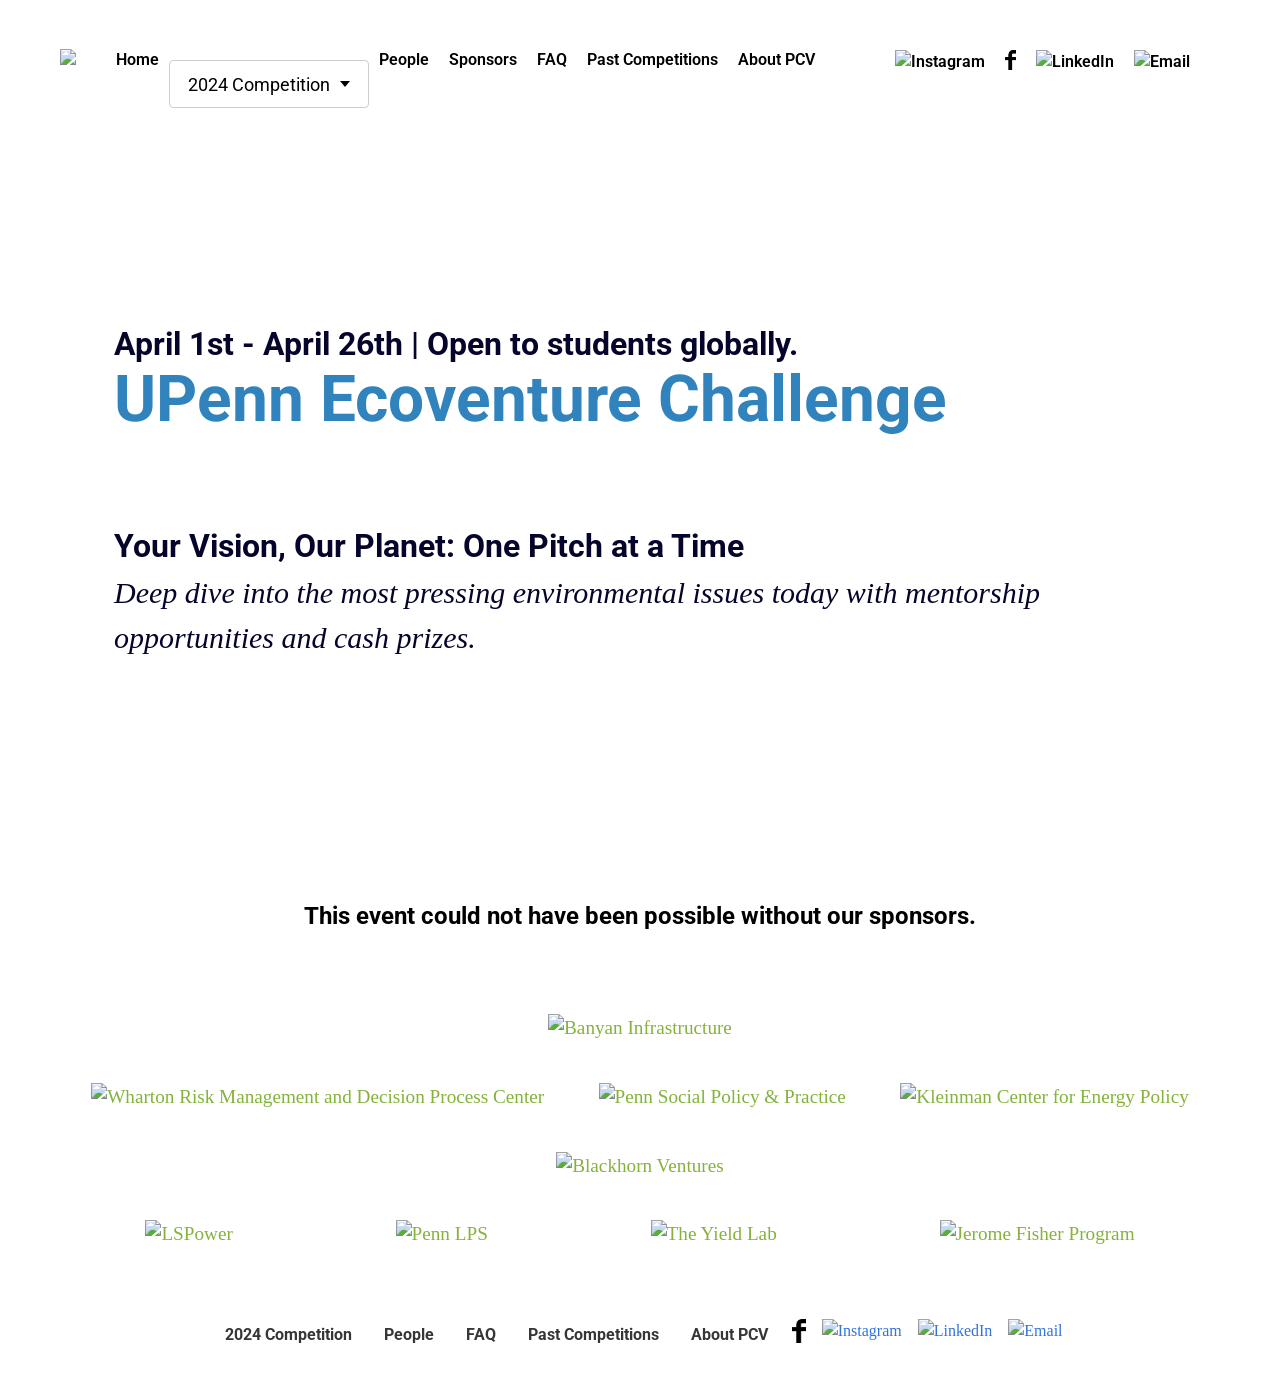
==== commit 8ccc0b4e: "Merge pull request #44 from dailypennanalytics/main does this work?" ====
--- a/index.html
+++ b/index.html
@@ -11267,6 +11267,133 @@
       data-styled.g105[id="Prizes-d3w5rm-4"] {
         content: "JiZCQ,";
       } /*!sc*/
+      .custom-select {
+  position: relative;
+  width: 200px;
+  max-width: 100%;
+  font-size: 1.15rem;
+  color: #000;
+  margin-top: 3rem;
+}
+
+.select-button {
+  width: 100%;
+  font-size: 1.15rem;
+  background-color: #fff;
+  padding: 0.675em 1em;
+  border: 1px solid #caced1;
+  border-radius: 0.25rem;
+  cursor: pointer;
+
+  display: flex;
+  justify-content: space-between;
+  align-items: center;
+}
+
+.selected-value {
+  text-align: left;
+}
+
+.arrow {
+  border-left: 5px solid transparent;
+  border-right: 5px solid transparent;
+  border-top: 6px solid #000;
+  transition: transform ease-in-out 0.3s;
+}
+
+.select-dropdown {
+  position: absolute;
+  list-style: none;
+  width: 100%;
+  box-shadow: 0 10px 25px rgba(0, 0, 0, 0.2);
+  background-color: #fff;
+  border: 1px solid #caced1;
+  border-radius: 4px;
+  padding: 10px;
+  margin-top: 10px;
+  max-height: 200px;
+  overflow-y: auto;
+  transition: 0.5s ease;
+
+  transform: scaleY(0);
+  opacity: 0;
+  visibility: hidden;
+}
+
+.select-dropdown:focus-within {
+  box-shadow: 0 10px 25px rgba(94, 108, 233, 0.6);
+}
+
+.select-dropdown li {
+  position: relative;
+  cursor: pointer;
+  display: flex;
+  gap: 1rem;
+  align-items: center;
+}
+
+.select-dropdown li label {
+  width: 100%;
+  padding: 8px 10px;
+  cursor: pointer;
+  display: flex;
+  gap: 1rem;
+  align-items: center;
+}
+
+.select-dropdown::-webkit-scrollbar {
+  width: 7px;
+}
+.select-dropdown::-webkit-scrollbar-track {
+  background: #f1f1f1;
+  border-radius: 25px;
+}
+
+.select-dropdown::-webkit-scrollbar-thumb {
+  background: #ccc;
+  border-radius: 25px;
+}
+
+.select-dropdown li:hover,
+.select-dropdown input:checked ~ label {
+  background-color: #f2f2f2;
+}
+
+.select-dropdown input:focus ~ label {
+  background-color: #dfdfdf;
+}
+
+.select-dropdown input[type="radio"] {
+  position: absolute;
+  left: 0;
+  opacity: 0;
+}
+
+/* interactivity */
+
+.custom-select.active .arrow {
+  transform: rotate(180deg);
+}
+
+.custom-select.active .select-dropdown {
+  opacity: 1;
+  visibility: visible;
+  transform: scaleY(1);
+}
+
+/*=============
+Aesthetics 
+=========================*/
+
+* {
+  box-sizing: border-box;
+}
+
+body {
+  min-height: 100vh;
+  display: flex;
+  justify-content: center;
+}
     </style>
     <title data-react-helmet="true">Home | PCV Prize Competition</title>
     <meta
@@ -11410,38 +11537,65 @@
               <div class="Navbar__NavLinks-sc-1qxh3vi-7 hjNuAF">
                 <a
                   rel="noreferrer noopener"
-                  href="/"
+                  href="index.html"
                   class="Navbar__NavButton-sc-1qxh3vi-8 dVvwf"
-                  >Home</a
-                >
-                <a
+                  >Home</a>
+                  <div class="custom-select" style = "z-index: 10000;">
+                    <button
+                      class="select-button"
+                      role="combobox"
+                      aria-labelledby="select button"
+                      aria-haspopup="listbox"
+                      aria-expanded="false"
+                      aria-controls="select-dropdown"
+                    >
+                      <span class="selected-value">2024 Competition</span>
+                      <span class="arrow"></span>
+                    </button>
+                    <ul class="select-dropdown" role="listbox" id="select-dropdown">
+                      <li role="option" onclick="location.href='eligibility/index.html';">
+                        <input type="radio" id="github" name="social-account"  />
+                        <label for="github">Eligibility</label>
+                      </li>
+                      <li role="option" onclick="location.href='judgingtracks/index.html';">
+                        <input type="radio" id="instagram" name="social-account" />
+                        <label for="instagram"
+                          >Judging</label
+                        >
+                      </li>
+                      <li role="option" onclick="location.href='competitiontracks/index.html';">
+                        <input type="radio" id="facebook" name="social-account" />
+                        <label for="facebook"
+                          >Competition Tracks</label
+                        >
+                      </li>
+                     
+                    </ul>
+                  </div>
+                <link  href="https://unpkg.com/boxicons@2.1.4/css/boxicons.min.css" rel="stylesheet"
+                /><a
                   rel="noreferrer noopener"
-                  href="/rules"
-                  class="Navbar__NavButton-sc-1qxh3vi-8 dVvwf"
-                  >2024 Competition</a
-                ><a
-                  rel="noreferrer noopener"
-                  href="/people"
+                  href="people/index.html"
                   class="Navbar__NavButton-sc-1qxh3vi-8 dVvwf"
                   >People</a
                 ><a
                   rel="noreferrer noopener"
-                  href="/sponsors"
+                  href="sponsors/index.html"
                   class="Navbar__NavButton-sc-1qxh3vi-8 dVvwf"
                   >Sponsors</a
                 ><a
                   rel="noreferrer noopener"
-                  href="/faq"
+                  href="faq/index.html"
                   class="Navbar__NavButton-sc-1qxh3vi-8 dVvwf"
                   >FAQ</a
                 ><a
                   rel="noreferrer noopener"
-                  href="/winners"
+                  href="winners/index.html"
                   class="Navbar__NavButton-sc-1qxh3vi-8 dVvwf"
                   >Past Competitions</a
                 ><a
                   rel="noreferrer noopener"
-                  href="/about"
+                  href="about/index.html"
                   class="Navbar__NavButton-sc-1qxh3vi-8 dVvwf"
                   >About PCV</a
                 >
@@ -11737,5 +11891,40 @@
     <script src="/app-b40bd9569d8d54b9e8a3.js" async=""></script>
     <script src="/framework-31413af41550353e296a.js" async=""></script>
     <script src="/webpack-runtime-112e99e25373045070fd.js" async=""></script>
+    <script>
+      const customSelect = document.querySelector(".custom-select");
+      const selectBtn = document.querySelector(".select-button");
+      
+      const selectedValue = document.querySelector(".selected-value");
+      const optionsList = document.querySelectorAll(".select-dropdown li");
+      
+      // add click event to select button
+      selectBtn.addEventListener("click", () => {
+        // add/remove active class on the container element
+        customSelect.classList.toggle("active");
+        // update the aria-expanded attribute based on the current state
+        selectBtn.setAttribute(
+          "aria-expanded",
+          selectBtn.getAttribute("aria-expanded") === "true" ? "false" : "true"
+        );
+      });
+      
+      optionsList.forEach((option) => {
+        function handler(e) {
+          // Click Events
+          if (e.type === "click" && e.clientX !== 0 && e.clientY !== 0) {
+            selectedValue.textContent = this.children[1].textContent;
+            customSelect.classList.remove("active");
+          }
+          // Key Events
+          if (e.key === "Enter") {
+            selectedValue.textContent = this.textContent;
+            customSelect.classList.remove("active");
+          }
+        }
+      
+        option.addEventListener("keyup", handler);
+        option.addEventListener("click", handler);
+      });</script>
   </body>
 </html>
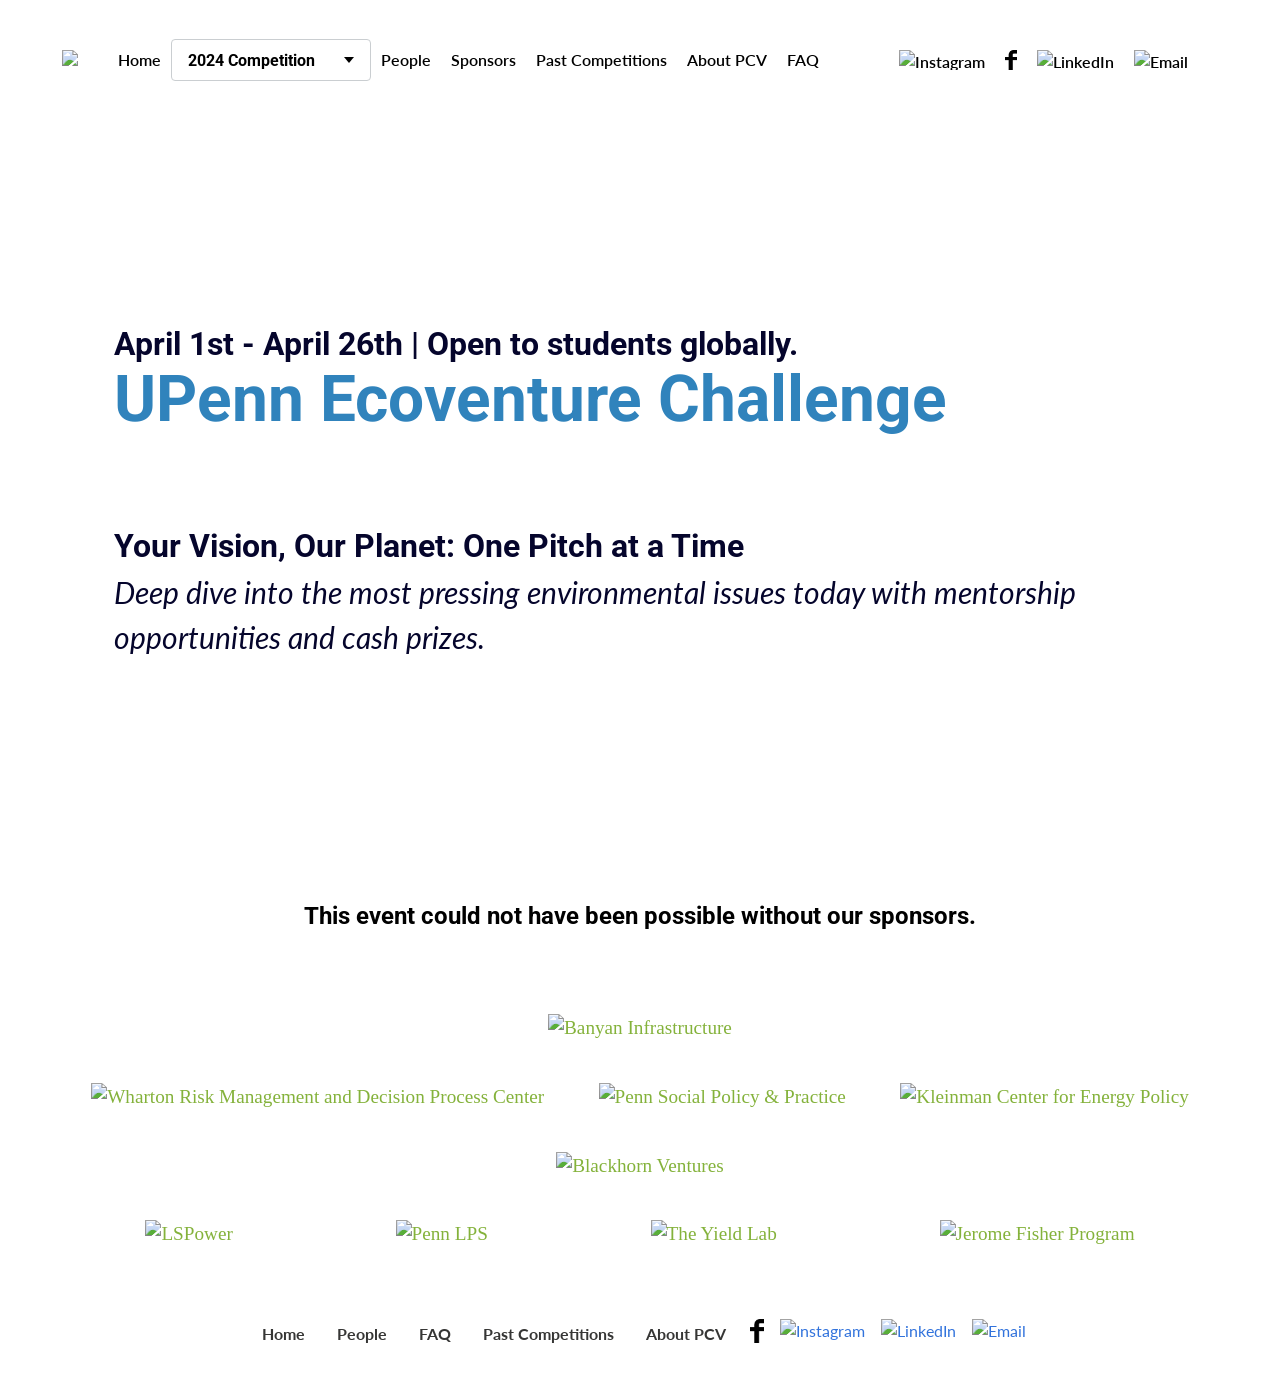
==== commit 8bbc2fab: "let's see how this goes pt. 2 ok" ====
--- a/index.html
+++ b/index.html
@@ -1,6 +1,7 @@
 <!DOCTYPE html>
 <html lang="en">
   <head>
+    <link rel="stylesheet" href="https://fonts.googleapis.com/css?family=Lato">
     <meta charset="utf-8" />
     <meta http-equiv="x-ua-compatible" content="ie=edge" />
     <meta
@@ -10622,7 +10623,7 @@
       }
       body {
         color: #05052c;
-        font-family: Roboto Condensed\, sans-serif;
+        font-family: Lato Condensed\, sans-serif;
         max-width: 100%;
         margin: 0;
         padding: 0;
@@ -10929,7 +10930,7 @@
         content: "hjNuAF,";
       } /*!sc*/
       .dVvwf {
-        font-family: roboto;
+        font-family: Lato;
         color: black;
         font-weight: 600;
         margin: 10px 10px;
@@ -10981,7 +10982,7 @@
         border-radius: 999px;
         z-index: -1;
         font-size: 1.2rem;
-        font-family: roboto;
+        font-family: Lato;
         font-weight: bold;
         -webkit-transition: 0.2s;
         transition: 0.2s;
@@ -11072,7 +11073,7 @@
         cursor: pointer;
         z-index: -1;
         font-size: 1rem;
-        font-family: roboto;
+        font-family: Lato;
         font-weight: bold;
         -webkit-transition: 0.2s;
         transition: 0.2s;
@@ -11271,14 +11272,14 @@
   position: relative;
   width: 200px;
   max-width: 100%;
-  font-size: 1.15rem;
+  font-size: 1em;
   color: #000;
-  margin-top: 3rem;
+  margin-top: 0rem;
 }
 
 .select-button {
   width: 100%;
-  font-size: 1.15rem;
+  font-size: 1em;
   background-color: #fff;
   padding: 0.675em 1em;
   border: 1px solid #caced1;
@@ -11389,7 +11390,9 @@
   box-sizing: border-box;
 }
 
+
 body {
+  font-family: "Lato", serif;
   min-height: 100vh;
   display: flex;
   justify-content: center;
@@ -11549,7 +11552,7 @@
                       aria-expanded="false"
                       aria-controls="select-dropdown"
                     >
-                      <span class="selected-value">2024 Competition</span>
+                      <span class="selected-value"><b>2024 Competition</b></span>
                       <span class="arrow"></span>
                     </button>
                     <ul class="select-dropdown" role="listbox" id="select-dropdown">
@@ -11585,11 +11588,6 @@
                   >Sponsors</a
                 ><a
                   rel="noreferrer noopener"
-                  href="faq/index.html"
-                  class="Navbar__NavButton-sc-1qxh3vi-8 dVvwf"
-                  >FAQ</a
-                ><a
-                  rel="noreferrer noopener"
                   href="winners/index.html"
                   class="Navbar__NavButton-sc-1qxh3vi-8 dVvwf"
                   >Past Competitions</a
@@ -11598,6 +11596,12 @@
                   href="about/index.html"
                   class="Navbar__NavButton-sc-1qxh3vi-8 dVvwf"
                   >About PCV</a
+                >
+                <a
+                  rel="noreferrer noopener"
+                  href="faq/index.html"
+                  class="Navbar__NavButton-sc-1qxh3vi-8 dVvwf"
+                  >FAQ</a
                 >
               </div>
               <div class="Navbar__NavLinks-sc-1qxh3vi-7 hjNuAF">
@@ -11766,31 +11770,31 @@
           <div class="Footer__FooterLevel-h5u8nr-1 iWleoG">
             <a
               rel="noreferrer noopener"
-              href="/rules"
+              href="index.html"
               font-size=".2rem"
               class="MenuButton-aep6cf-0 Footer__FooterButton-h5u8nr-0 irEvaX fSfBoX"
-              >2024 Competition</a
+              >Home</a
             ><a
               rel="noreferrer noopener"
-              href="/people"
+              href="people/index.html"
               font-size=".2rem"
               class="MenuButton-aep6cf-0 Footer__FooterButton-h5u8nr-0 irEvaX fSfBoX"
               >People</a
             ><a
               rel="noreferrer noopener"
-              href="/faq"
+              href="faq/index.html"
               font-size=".2rem"
               class="MenuButton-aep6cf-0 Footer__FooterButton-h5u8nr-0 irEvaX fSfBoX"
               >FAQ</a
             ><a
               rel="noreferrer noopener"
-              href="/winners"
+              href="winners/index.html"
               font-size=".2rem"
               class="MenuButton-aep6cf-0 Footer__FooterButton-h5u8nr-0 irEvaX fSfBoX"
               >Past Competitions</a
             ><a
               rel="noreferrer noopener"
-              href="/about"
+              href="about/index.html"
               font-size=".2rem"
               class="MenuButton-aep6cf-0 Footer__FooterButton-h5u8nr-0 irEvaX fSfBoX"
               >About PCV</a
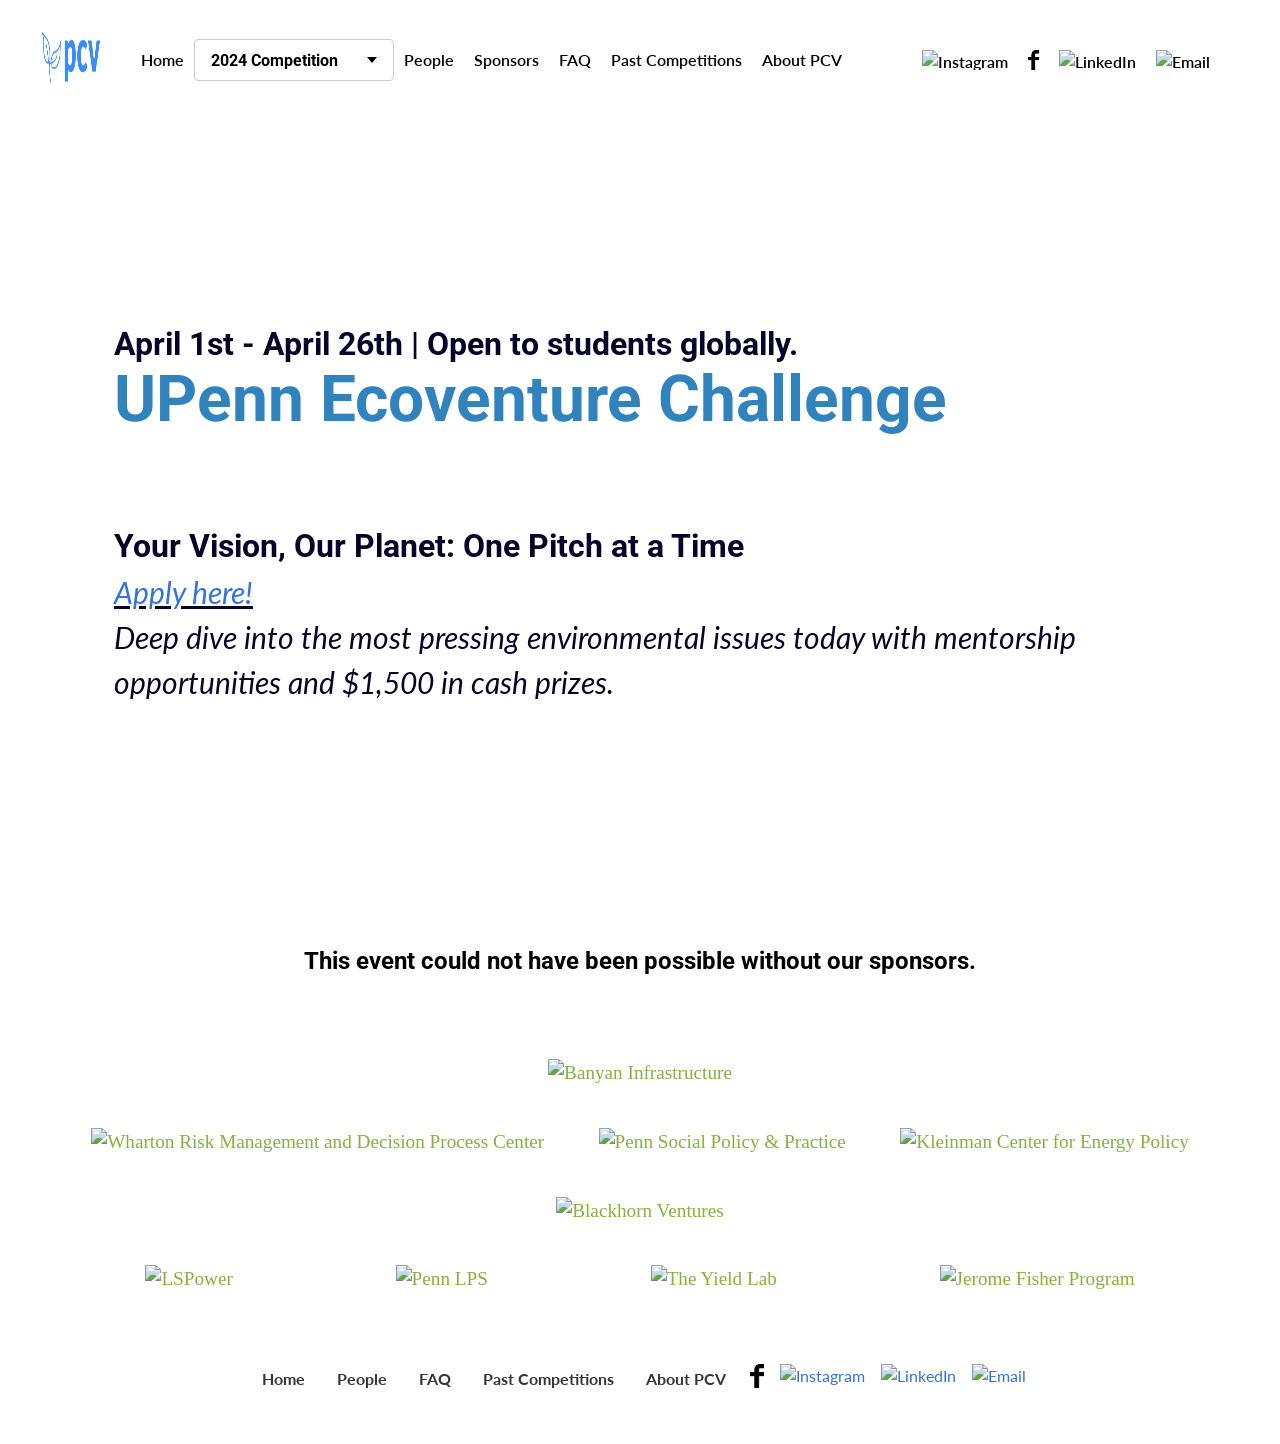
==== commit a585cda3: "doit" ====
--- a/index.html
+++ b/index.html
@@ -11312,7 +11312,7 @@
   border-radius: 4px;
   padding: 10px;
   margin-top: 10px;
-  max-height: 200px;
+  max-height: 250px;
   overflow-y: auto;
   transition: 0.5s ease;
 
@@ -11563,13 +11563,19 @@
                       <li role="option" onclick="location.href='judgingtracks/index.html';">
                         <input type="radio" id="instagram" name="social-account" />
                         <label for="instagram"
-                          >Judging</label
+                          >Competition Timeline</label
                         >
                       </li>
                       <li role="option" onclick="location.href='competitiontracks/index.html';">
                         <input type="radio" id="facebook" name="social-account" />
                         <label for="facebook"
                           >Competition Tracks</label
+                        >
+                      </li>
+                      <li role="option" onclick="location.href='rubric/index.html';">
+                        <input type="radio"  />
+                        <label
+                          >Rubric</label
                         >
                       </li>
                      
@@ -11587,6 +11593,11 @@
                   class="Navbar__NavButton-sc-1qxh3vi-8 dVvwf"
                   >Sponsors</a
                 ><a
+                rel="noreferrer noopener"
+                href="faq/index.html"
+                class="Navbar__NavButton-sc-1qxh3vi-8 dVvwf"
+                >FAQ</a
+              ><a
                   rel="noreferrer noopener"
                   href="winners/index.html"
                   class="Navbar__NavButton-sc-1qxh3vi-8 dVvwf"
@@ -11596,12 +11607,6 @@
                   href="about/index.html"
                   class="Navbar__NavButton-sc-1qxh3vi-8 dVvwf"
                   >About PCV</a
-                >
-                <a
-                  rel="noreferrer noopener"
-                  href="faq/index.html"
-                  class="Navbar__NavButton-sc-1qxh3vi-8 dVvwf"
-                  >FAQ</a
                 >
               </div>
               <div class="Navbar__NavLinks-sc-1qxh3vi-7 hjNuAF">
@@ -11657,7 +11662,8 @@
             <h2 class="Typography__Subtitle-e4vf31-1 lclyco">
               Your Vision, Our Planet: One Pitch at a Time
             </h2>
-            <p style="font-size: 30px"><i>Deep dive into the most pressing environmental issues today with mentorship opportunities and cash prizes.</i></h4>
+            <p style="font-size: 30px"><i><u><a href = "https://airtable.com/appwlGOFKXKd2mV1z/paguhebjrDYr1pwo1/form?fbclid=IwAR0EubzWQJalHZEUHaNCbO53eqqmeug5djBuyhwJ1ZHoT_PaOcmU-4NFREs">Apply here!</a></u></i></h4>
+            <p style="font-size: 30px"><i>Deep dive into the most pressing environmental issues today with mentorship opportunities and $1,500 in cash prizes.</i></h4>
           </div>
           <br />
         </div>
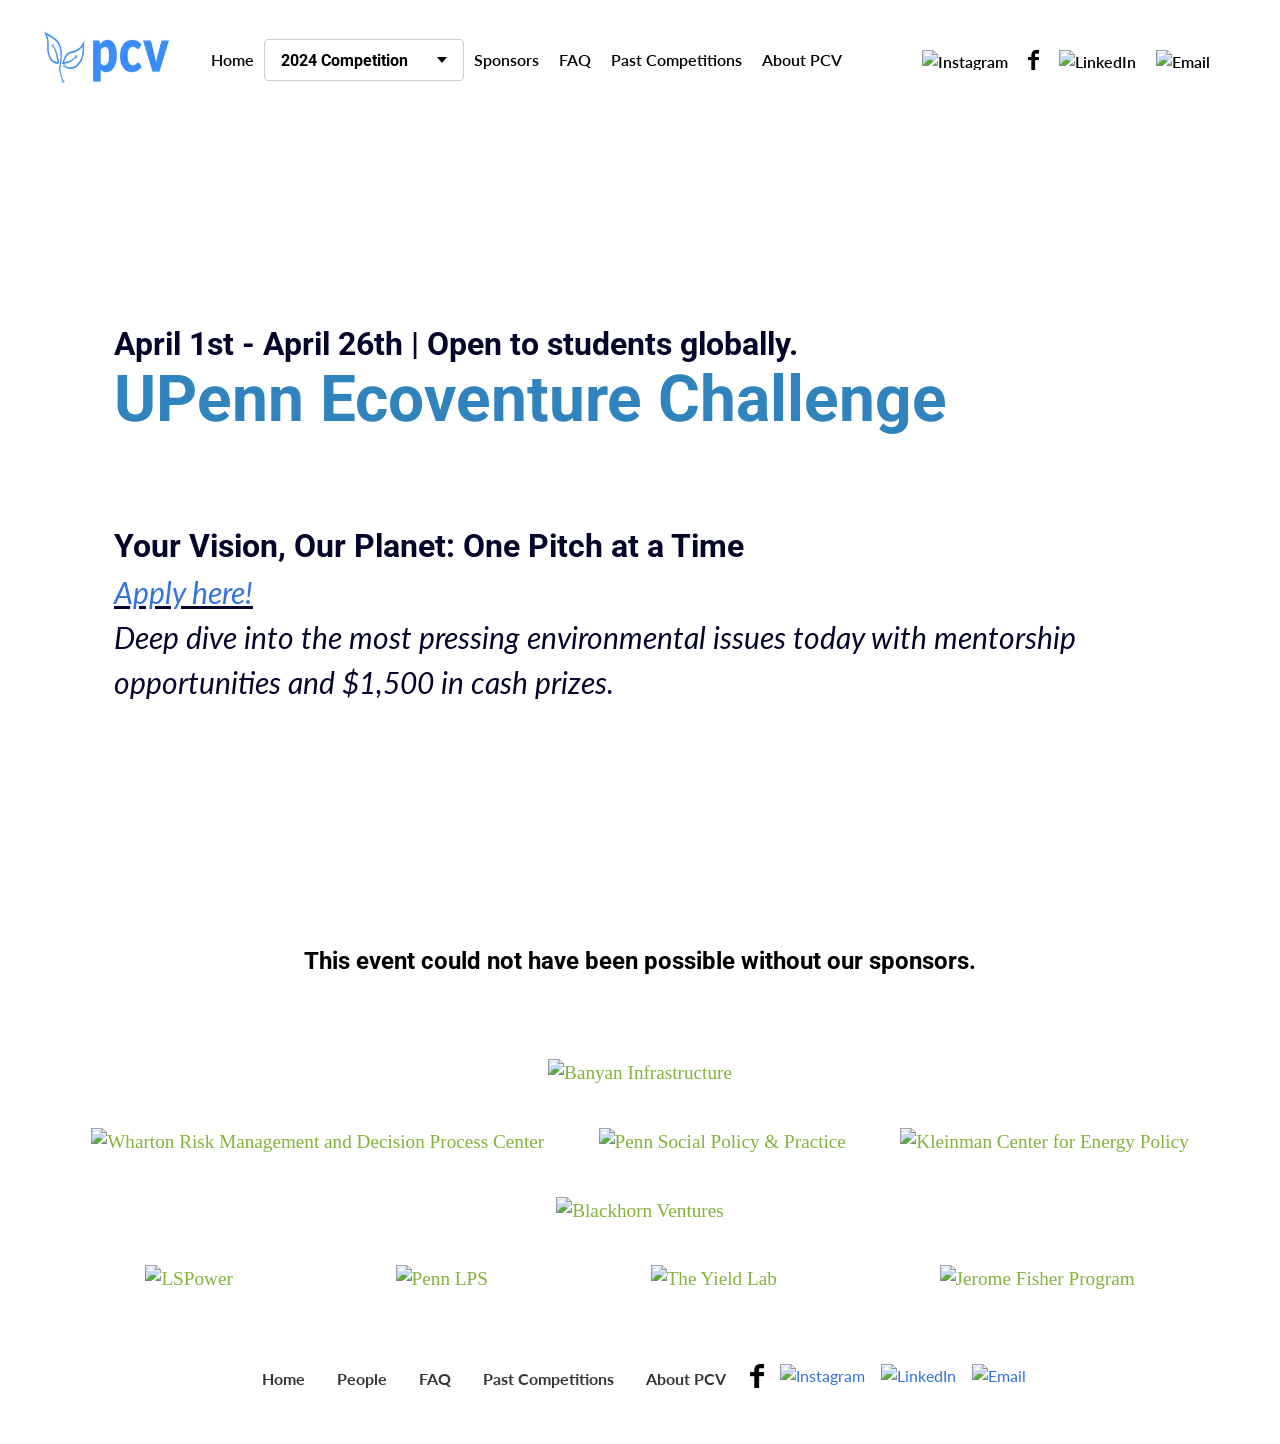
==== commit 4a4d3ee3: "doit 2" ====
--- a/index.html
+++ b/index.html
@@ -11584,11 +11584,6 @@
                 <link  href="https://unpkg.com/boxicons@2.1.4/css/boxicons.min.css" rel="stylesheet"
                 /><a
                   rel="noreferrer noopener"
-                  href="people/index.html"
-                  class="Navbar__NavButton-sc-1qxh3vi-8 dVvwf"
-                  >People</a
-                ><a
-                  rel="noreferrer noopener"
                   href="sponsors/index.html"
                   class="Navbar__NavButton-sc-1qxh3vi-8 dVvwf"
                   >Sponsors</a
@@ -11599,7 +11594,7 @@
                 >FAQ</a
               ><a
                   rel="noreferrer noopener"
-                  href="winners/index.html"
+                  href="people/index.html"
                   class="Navbar__NavButton-sc-1qxh3vi-8 dVvwf"
                   >Past Competitions</a
                 ><a
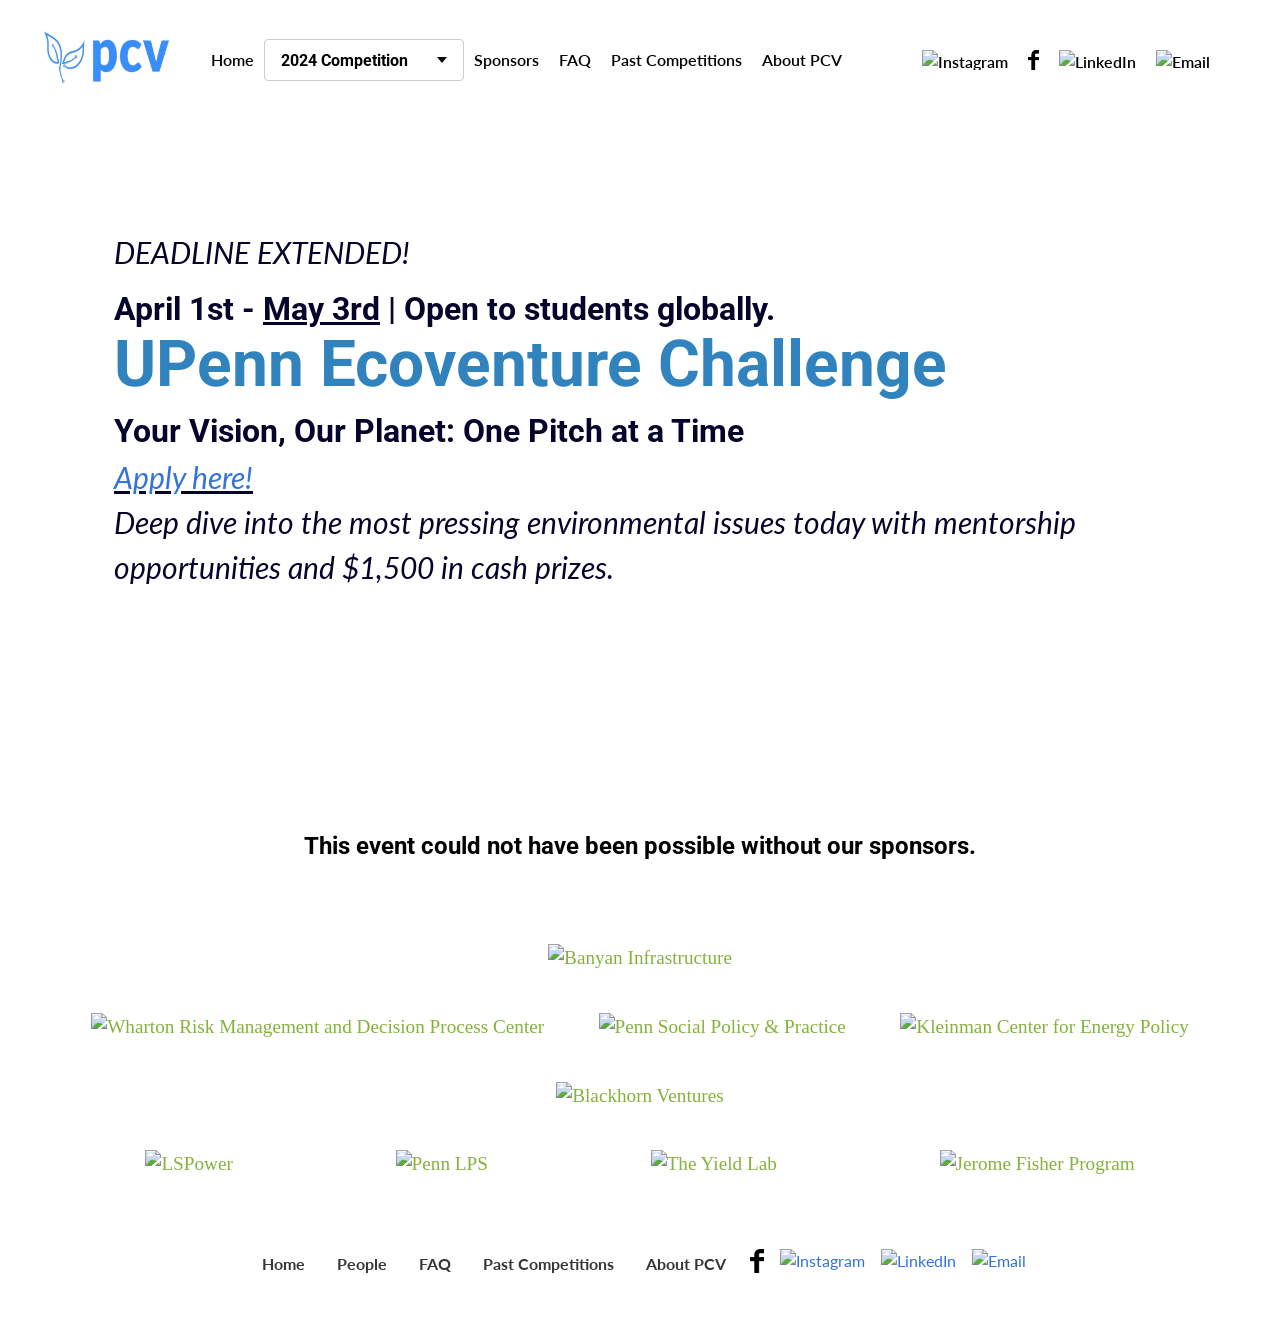
==== commit 84befd5c: "test7" ====
--- a/index.html
+++ b/index.html
@@ -10718,7 +10718,7 @@
         font-size: 2rem;
         font-family: Roboto;
         font-weight: bold;
-        margin-top: 90px;
+        margin-top: 10px;
       } /*!sc*/
       data-styled.g2[id="Typography__Subtitle-e4vf31-1"] {
         content: "lclyco,";
@@ -11648,8 +11648,9 @@
         </nav>
         <div class="container has-text-centered Hero-sc-11gmuh3-5 gosWXB">
           <div class="Hero__InlineBlock-sc-11gmuh3-2 XAwlm">
+            <p style="font-size: 30px"><i>DEADLINE EXTENDED!</i></h4>
             <h2 class="Typography__Subtitle-e4vf31-1 lclyco">
-              April 1st - April 26th | Open to students globally.
+              April 1st - <u>May 3rd</u> | Open to students globally.
             </h2>
             <h1 class="Typography__Title-e4vf31-0 gQNnwq">
               UPenn Ecoventure Challenge
